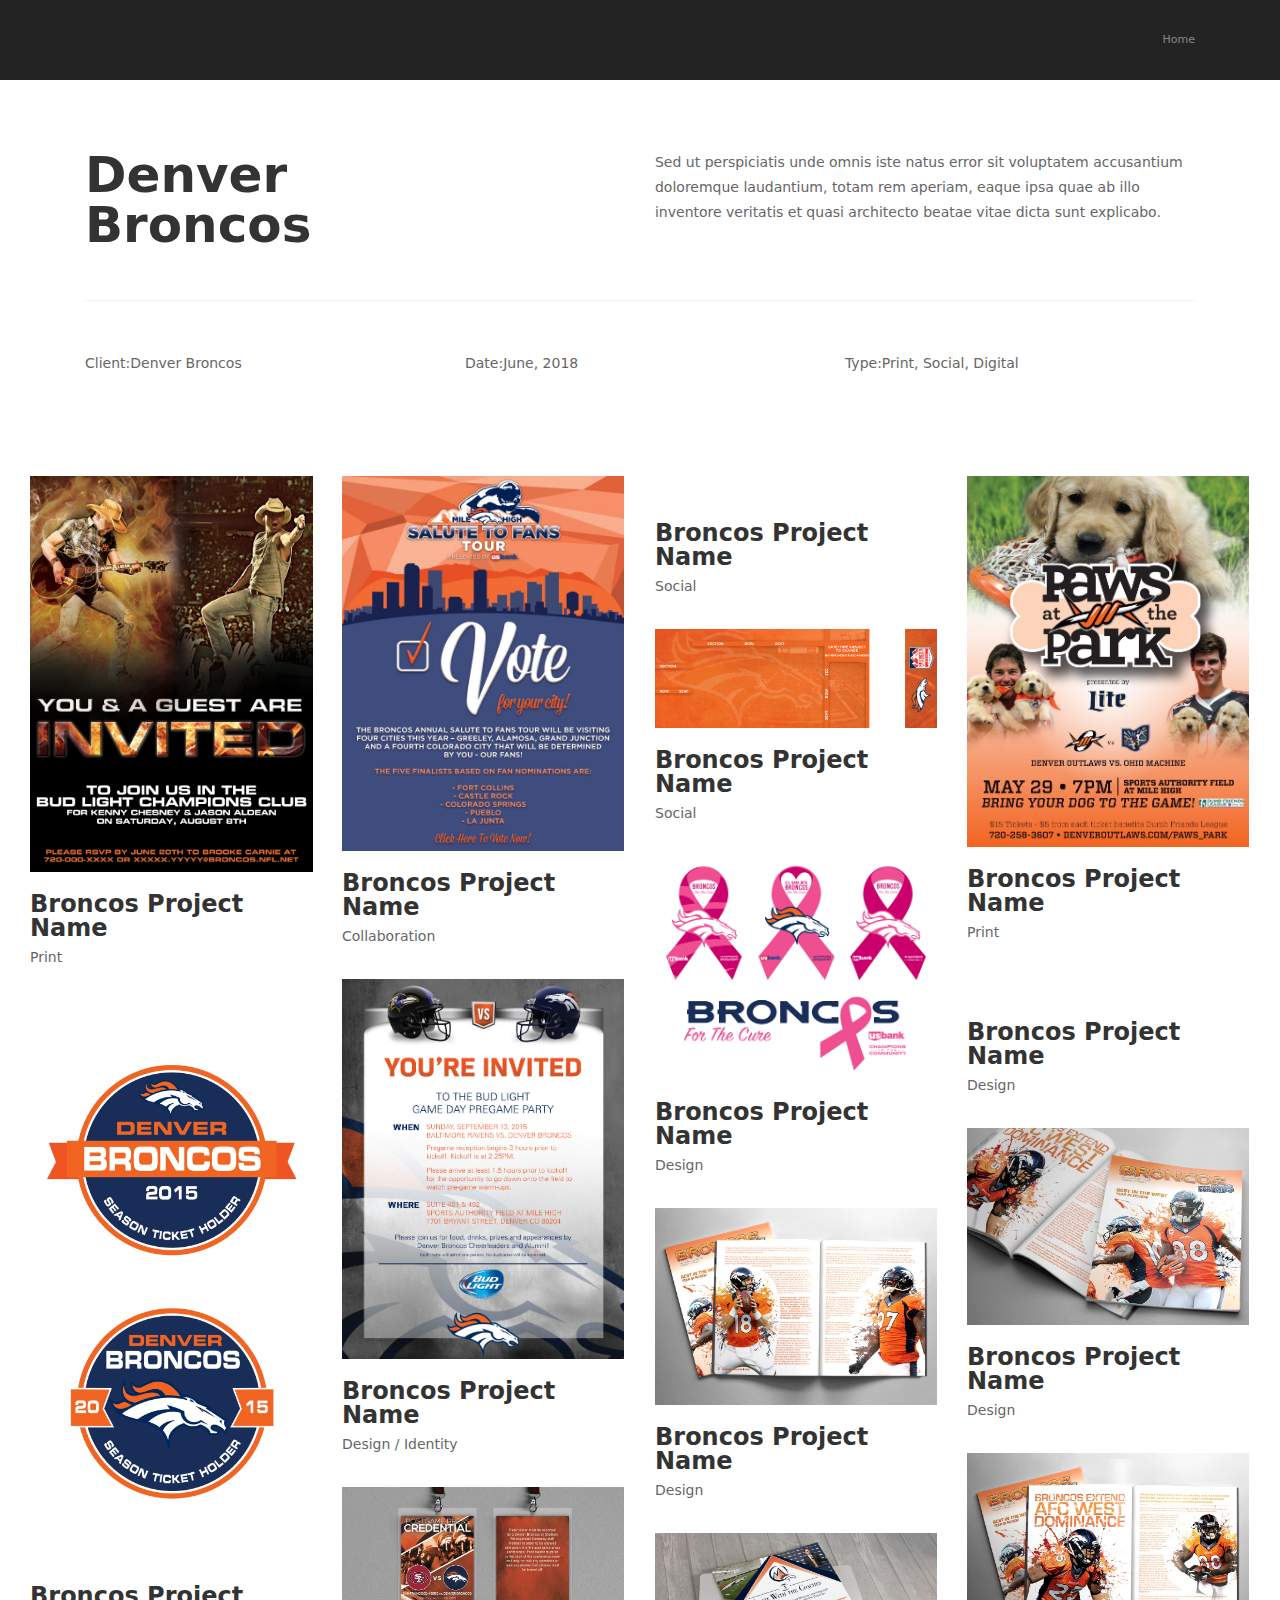
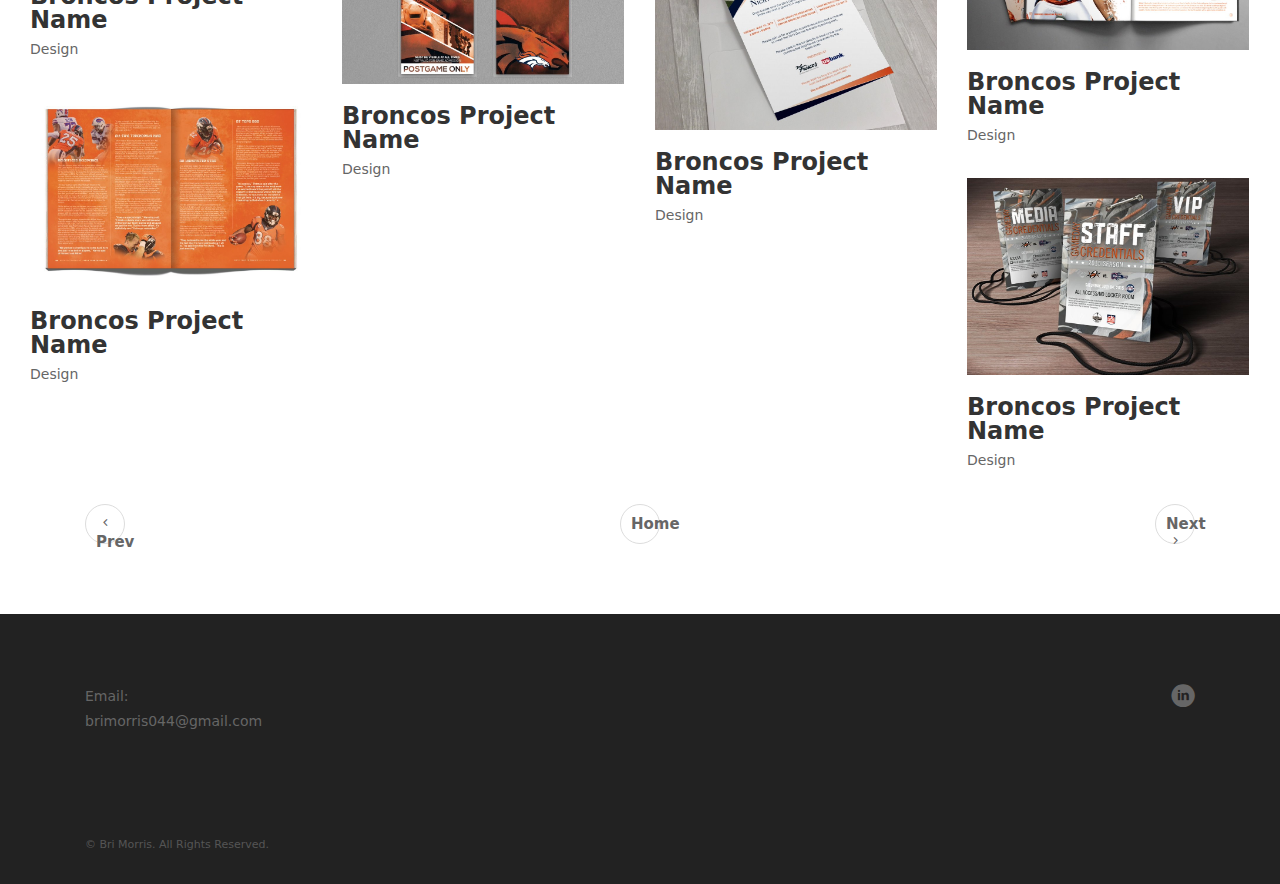
==== bri-broncos.html @ 91189b29 "initial commit" ====
<!DOCTYPE html>
<html lang="en">
<head>
	<meta charset="UTF-8" />
	<meta content="width=device-width,initial-scale=1.0,maximum-scale=1.0" name="viewport">
	<meta name="twitter:widgets:theme" content="light">
	<meta property="og:title" content="Your-Title-Here" />
	<meta property="og:type" content="website" />
	<meta property="og:image" content="Your-Image-Url" />
	<meta property="og:description" content="Your-Page-Description" />
	<title>Bri Morris - Broncos Projects</title>
	<link rel="shortcut icon" type="image/x-icon" href="images/theme-mountain-favicon.ico">

	<!-- Font -->
	<link href='https://fonts.googleapis.com/css?family=Open+Sans:300,400,700%7CLato:300,400,700' rel='stylesheet' type='text/css'>
	
	<!-- Css -->
	<link rel="stylesheet" href="css/core.min.css" />
	<link rel="stylesheet" href="css/skin.css" />

	<!--[if lt IE 9]>
    	<script type="text/javascript" src="http://html5shiv.googlecode.com/svn/trunk/html5.js"></script>
    <![endif]-->

</head>
<body class="shop">

	<!-- Side Navigation Menu -->
	<aside class="side-navigation-wrapper enter-right" data-no-scrollbar data-animation="push-in">
		<div class="side-navigation-scroll-pane">
			<div class="side-navigation-inner">
				<div class="side-navigation-header">
					<div class="navigation-hide side-nav-hide">
						<a href="#">
							<span class="icon-cancel medium"></span>
						</a>
					</div>
				</div>
				<nav class="side-navigation">
					<ul>
            <li>
              <a href="index.html">Home</a>
            </li>
					</ul>
				</nav>
				<div class="side-navigation-footer">
					<p class="copyright no-margin-bottom">&copy; 2020 Bri Morris</p>
				</div>
			</div>
		</div>
	</aside>
	<!-- Side Navigation Menu End -->

	<div class="wrapper reveal-side-navigation">
		<div class="wrapper-inner">

			<!-- Header -->
			<header class="header header-fixed-on-mobile" data-sticky-threshold="0" data-compact-threshold="100">
				<div class="header-inner">
					<div class="row nav-bar">
						<div class="column width-12 nav-bar-inner">
							<nav class="navigation nav-block secondary-navigation nav-right">
								<ul>
									<li class="aux-navigation hide">
										<!-- Aux Navigation -->
										<a href="#" class="navigation-show side-nav-show nav-icon">
											<span class="icon-menu"></span>
										</a>
									</li>
								</ul>
							</nav>
							<nav class="navigation nav-block primary-navigation nav-right">
								<ul>
									<li>
										<a href="index.html">Home</a>
									</li>
								</ul>
							</nav>
						</div>
					</div>
				</div>
			</header>
			<!-- Header End -->

			<!-- Content -->
			<div class="content clearfix">

				<!-- About Intro -->
				<div class="section-block pt-70">
					<div class="row">
						<div class="column width-5">
							<h1 class="mb-50 title-medium">Denver Broncos</h1>
						</div>
						<div class="column width-6 offset-1">
							<p class="mb-50">Sed ut perspiciatis unde omnis iste natus error sit voluptatem accusantium doloremque laudantium, totam rem aperiam, eaque ipsa quae ab illo inventore veritatis et quasi architecto beatae vitae dicta sunt explicabo.</p>
						</div>
						<div class="column width-12">
							<hr class="mb-50">
						</div>
						<div class="column width-4">
							<p class="project-attribute">
								<span class="project-label">Client:</span><span class="project-value">Denver Broncos</span>
							</p>
						</div>
						<div class="column width-4">
							<p class="project-attribute">
								<span class="project-label">Date:</span><span class="project-value">June, 2018</span>
							</p>
						</div>
						<div class="column width-4">
							<p class="project-attribute">
								<span class="project-label">Type:</span><span class="project-value">Print, Social, Digital</span>
							</p>
						</div>
					</div>
				</div>
				<!-- About Intro End -->

				<!-- Portfolio Grid -->
				<div class="section-block grid-container fade-in-progressively full-width no-padding-top no-padding-bottom" data-layout-mode="masonry" data-animate-filter-duration="700" data-animate-resize data-animate-resize-duration="0">
					<div class="row">
						<div class="column width-12">
							<div class="row grid content-grid-4">
								<div class="grid-item grid-sizer photography">
									<div class="thumbnail img-scale-in" data-hover-easing="easeInOut" data-hover-speed="700" data-hover-bkg-color="#ffffff" data-hover-bkg-opacity="0.9">
										<a class="overlay-link" href="images/Denver Broncos/Digital/KennyJasonConcertInvite.jpg">
											<img src="images/Denver Broncos/Digital/KennyJasonConcertInvite.jpg" alt=""/>
											<span class="overlay-info">
												<span>
													<span>
														<span class="icon-plus"></span>
													</span>
												</span>
											</span>
										</a>
									</div>
									<div class="item-description">
										<h3 class="project-title">Broncos Project Name</h3>
										<span class="project-description">Print</span>
									</div>
								</div>
								<div class="grid-item portrait application">
									<div class="thumbnail img-scale-in" data-hover-easing="easeInOut" data-hover-speed="700" data-hover-bkg-color="#ffffff" data-hover-bkg-opacity="0.9">
										<a class="overlay-link" href="images/Denver Broncos/Digital/VoteForYourCity_DigitalBanner.jpg">
											<img src="images/Denver Broncos/Digital/VoteForYourCity_DigitalBanner.jpg" alt=""/>
											<span class="overlay-info">
												<span>
													<span>
														<span class="icon-plus"></span>
													</span>
												</span>
											</span>
										</a>
									</div>
									<div class="item-description">
										<h3 class="project-title">Broncos Project Name</h3>
										<span class="project-description">Collaboration</span>
									</div>
								</div>
								<div class="grid-item design identity">
									<div class="thumbnail img-scale-in" data-hover-easing="easeInOut" data-hover-speed="700" data-hover-bkg-color="#ffffff" data-hover-bkg-opacity="0.9">
										<a class="overlay-link" href="images/Denver Broncos/Outlaws/MileHighBillboard_Outlaws">
											<img src="images/Denver Broncos/Outlaws/MileHighBillboard_Outlaws" alt=""/>
											<span class="overlay-info">
												<span>
													<span>
														<span class="icon-plus"></span>
													</span>
												</span>
											</span>
										</a>
									</div>
									<div class="item-description">
										<h3 class="project-title">Broncos Project Name</h3>
										<span class="project-description">Social</span>
									</div>
								</div>
								<div class="grid-item identity">
									<div class="thumbnail img-scale-in" data-hover-easing="easeInOut" data-hover-speed="700" data-hover-bkg-color="#ffffff" data-hover-bkg-opacity="0.9">
										<a class="overlay-link" href="images/Denver Broncos/Outlaws/PawsAtThePark.jpg">
											<img src="images/Denver Broncos/Outlaws/PawsAtThePark.jpg" alt=""/>
											<span class="overlay-info">
												<span>
													<span>
														<span class="icon-plus"></span>
													</span>
												</span>
											</span>
										</a>
									</div>
									<div class="item-description">
										<h3 class="project-title">Broncos Project Name</h3>
										<span class="project-description">Print</span>
									</div>
								</div>
								<div class="grid-item portrait application identity">
									<div class="thumbnail img-scale-in" data-hover-easing="easeInOut" data-hover-speed="700" data-hover-bkg-color="#ffffff" data-hover-bkg-opacity="0.9">
										<a class="overlay-link" href="images/Denver Broncos/Print/2015GameDayTickets.jpg">
											<img src="images/Denver Broncos/Print/2015GameDayTickets.jpg" alt=""/>
											<span class="overlay-info">
												<span>
													<span>
														<span class="icon-plus"></span>
													</span>
												</span>
											</span>
										</a>
									</div>
									<div class="item-description">
										<h3 class="project-title">Broncos Project Name</h3>
										<span class="project-description">Social</span>
									</div>
								</div>
								<div class="grid-item portrait design photography">
									<div class="thumbnail img-scale-in" data-hover-easing="easeInOut" data-hover-speed="700" data-hover-bkg-color="#ffffff" data-hover-bkg-opacity="0.9">
										<a class="overlay-link" href="images/Denver Broncos/Print/2015Magnets.jpg">
											<img src="images/Denver Broncos/Print/2015Magnets.jpg" alt=""/>
											<span class="overlay-info">
												<span>
													<span>
														<span class="icon-plus"></span>
													</span>
												</span>
											</span>
										</a>
									</div>
									<div class="item-description">
										<h3 class="project-title">Broncos Project Name</h3>
										<span class="project-description">Design</span>
									</div>
								</div>
								<div class="grid-item design">
									<div class="thumbnail img-scale-in" data-hover-easing="easeInOut" data-hover-speed="700" data-hover-bkg-color="#ffffff" data-hover-bkg-opacity="0.9">
										<a class="overlay-link" href="images/Denver Broncos/Print/BroncsJuniorCheer_SweetCow_Banner.jpg">
											<img src="images/Denver Broncos/Print/BroncsJuniorCheer_SweetCow_Banner.jpg" alt=""/>
											<span class="overlay-info">
												<span>
													<span>
														<span class="icon-plus"></span>
													</span>
												</span>
											</span>
										</a>
									</div>
									<div class="item-description">
										<h3 class="project-title">Broncos Project Name</h3>
										<span class="project-description">Design</span>
									</div>
								</div>
								<div class="grid-item design identity">
									<div class="thumbnail img-scale-in" data-hover-easing="easeInOut" data-hover-speed="700" data-hover-bkg-color="#ffffff" data-hover-bkg-opacity="0.9">
										<a class="overlay-link" href="images/Denver Broncos/Print/GameDaySponsor.jpg">
											<img src="images/Denver Broncos/Print/GameDaySponsor.jpg" alt=""/>
											<span class="overlay-info">
												<span>
													<span>
														<span class="icon-plus"></span>
													</span>
												</span>
											</span>
										</a>
									</div>
									<div class="item-description">
										<h3 class="project-title">Broncos Project Name</h3>
										<span class="project-description">Design / Identity</span>
									</div>
								</div>
								<div class="grid-item design identity">
									<div class="thumbnail img-scale-in" data-hover-easing="easeInOut" data-hover-speed="700" data-hover-bkg-color="#ffffff" data-hover-bkg-opacity="0.9">
										<a class="overlay-link" href="images/Denver Broncos/site/1920x3840.webp">
											<img src="images/Denver Broncos/site/1920x3840.webp" alt=""/>
											<span class="overlay-info">
												<span>
													<span>
														<span class="icon-plus"></span>
													</span>
												</span>
											</span>
										</a>
									</div>
									<div class="item-description">
										<h3 class="project-title">Broncos Project Name</h3>
										<span class="project-description">Design</span>
									</div>
                </div>
                <!-- ---------------------------------------------- -->
                <div class="grid-item design identity">
									<div class="thumbnail img-scale-in" data-hover-easing="easeInOut" data-hover-speed="700" data-hover-bkg-color="#ffffff" data-hover-bkg-opacity="0.9">
										<a class="overlay-link" href="images/Denver Broncos/site/28629761.jpeg">
											<img src="images/Denver Broncos/site/28629761.jpeg" alt=""/>
											<span class="overlay-info">
												<span>
													<span>
														<span class="icon-plus"></span>
													</span>
												</span>
											</span>
										</a>
									</div>
									<div class="item-description">
										<h3 class="project-title">Broncos Project Name</h3>
										<span class="project-description">Design</span>
									</div>
                </div>
                <div class="grid-item design identity">
									<div class="thumbnail img-scale-in" data-hover-easing="easeInOut" data-hover-speed="700" data-hover-bkg-color="#ffffff" data-hover-bkg-opacity="0.9">
										<a class="overlay-link" href="images/Denver Broncos/site/28629763.jpeg">
											<img src="images/Denver Broncos/site/28629763.jpeg" alt=""/>
											<span class="overlay-info">
												<span>
													<span>
														<span class="icon-plus"></span>
													</span>
												</span>
											</span>
										</a>
									</div>
									<div class="item-description">
										<h3 class="project-title">Broncos Project Name</h3>
										<span class="project-description">Design</span>
									</div>
                </div>
                <div class="grid-item design identity">
									<div class="thumbnail img-scale-in" data-hover-easing="easeInOut" data-hover-speed="700" data-hover-bkg-color="#ffffff" data-hover-bkg-opacity="0.9">
										<a class="overlay-link" href="images/Denver Broncos/site/28629765.jpeg">
											<img src="images/Denver Broncos/site/28629765.jpeg" alt=""/>
											<span class="overlay-info">
												<span>
													<span>
														<span class="icon-plus"></span>
													</span>
												</span>
											</span>
										</a>
									</div>
									<div class="item-description">
										<h3 class="project-title">Broncos Project Name</h3>
										<span class="project-description">Design</span>
									</div>
                </div>
                <div class="grid-item design identity">
									<div class="thumbnail img-scale-in" data-hover-easing="easeInOut" data-hover-speed="700" data-hover-bkg-color="#ffffff" data-hover-bkg-opacity="0.9">
										<a class="overlay-link" href="images/Denver Broncos/site/28630280.jpeg">
											<img src="images/Denver Broncos/site/28630280.jpeg" alt=""/>
											<span class="overlay-info">
												<span>
													<span>
														<span class="icon-plus"></span>
													</span>
												</span>
											</span>
										</a>
									</div>
									<div class="item-description">
										<h3 class="project-title">Broncos Project Name</h3>
										<span class="project-description">Design</span>
									</div>
                </div>
                <div class="grid-item design identity">
									<div class="thumbnail img-scale-in" data-hover-easing="easeInOut" data-hover-speed="700" data-hover-bkg-color="#ffffff" data-hover-bkg-opacity="0.9">
										<a class="overlay-link" href="images/Denver Broncos/site/28630425.jpeg">
											<img src="images/Denver Broncos/site/28630425.jpeg" alt=""/>
											<span class="overlay-info">
												<span>
													<span>
														<span class="icon-plus"></span>
													</span>
												</span>
											</span>
										</a>
									</div>
									<div class="item-description">
										<h3 class="project-title">Broncos Project Name</h3>
										<span class="project-description">Design</span>
									</div>
                </div>
                <div class="grid-item design identity">
									<div class="thumbnail img-scale-in" data-hover-easing="easeInOut" data-hover-speed="700" data-hover-bkg-color="#ffffff" data-hover-bkg-opacity="0.9">
										<a class="overlay-link" href="images/Denver Broncos/site/28630714.jpeg">
											<img src="images/Denver Broncos/site/28630715.jpeg" alt=""/>
											<span class="overlay-info">
												<span>
													<span>
														<span class="icon-plus"></span>
													</span>
												</span>
											</span>
										</a>
									</div>
									<div class="item-description">
										<h3 class="project-title">Broncos Project Name</h3>
										<span class="project-description">Design</span>
									</div>
                </div>
                <div class="grid-item design identity">
									<div class="thumbnail img-scale-in" data-hover-easing="easeInOut" data-hover-speed="700" data-hover-bkg-color="#ffffff" data-hover-bkg-opacity="0.9">
										<a class="overlay-link" href="images/Denver Broncos/site/28645544.jpeg">
											<img src="images/Denver Broncos/site/28645544.jpeg" alt=""/>
											<span class="overlay-info">
												<span>
													<span>
														<span class="icon-plus"></span>
													</span>
												</span>
											</span>
										</a>
									</div>
									<div class="item-description">
										<h3 class="project-title">Broncos Project Name</h3>
										<span class="project-description">Design</span>
									</div>
								</div>
							</div>
						</div>
					</div>
				</div>
				<!-- Portfolio Grid End -->


				<!-- Pagination Section 3 -->
				<div class="section-block pagination-3 portfolio no-padding-top">
					<div class="row">
						<div class="column width-12">
							<ul>
								<li><a class="pagination-previous" href="bri-crocs.html"><span class="icon-left-open-mini"></span>Prev</a></li>
								<li><a class="back-to-grid fade-location" href="index.html">Home</a></li>
								<li><a class="pagination-next" href="bri-kroenke.html">Next <span class="icon-right-open-mini"></span></a></li>
							</ul>
						</div>
					</div>
				</div>
				<!-- Pagination Section 3 End -->
				
			</div>
			<!-- Content End -->

			<!-- Footer -->
			<footer class="footer">
				<div class="footer-top">
					<div class="row flex">
						<div class="column width-6 left">
							<div class="widget">
								<p class="no-margin-bottom">
                  Email:
								</p>
								<p>
									<a href="mailto:#brimorris044@gmail.com">brimorris044@gmail.com</a>
								</p>
							</div>
						</div>
						<div class="column width-6 right left-on-mobile">
							<div class="widget">					
								<ul class="social-list list-horizontal">
									<li><a href="https://www.linkedin.com/in/bri-morris-b7a1a6a1/"><span class="icon-linkedin-with-circle medium"></span></a></li>
								</ul>
							</div>
						</div>
					</div>
				</div>
				<div class="footer-bottom">
					<div class="row">
						<div class="column width-12">
							<p class="copyright pull-left">
								&copy; Bri Morris. All Rights Reserved.
							</p>
						</div>
					</div>
				</div>
			</footer>
			<!-- Footer End -->
		</div>
	</div>

	<!-- Js -->
	<script src="https://ajax.googleapis.com/ajax/libs/jquery/1.12.4/jquery.min.js"></script>
	<script src="http://maps.googleapis.com/maps/api/js?v=3"></script>
	<script src="js/timber.master.min.js"></script>
</body>
</html>
---- css/core.min.css ----
.page-fade-out,.side-navigation-wrapper,.thumbnail .overlay-info,.wrapper{-webkit-backface-visibility:hidden}.wrapper-inner,body,html{max-width:100%}.column>:first-child,.row{margin-top:0}.row.flex.boxes>.v-align-top,.row.flex>.v-align-top,.row.flex>.v-align-top>.box,.thumbnail .caption-over-inner.v-align-top{align-self:flex-start}.overlay-navigation ul li a,.side-navigation ul li a{-webkit-tap-highlight-color:transparent;text-decoration:none;word-wrap:break-word}#tml-caption,.tms-caption{-webkit-text-size-adjust:none;-moz-text-size-adjust:none;-ms-text-size-adjust:none}html{font-size:62.5%}body{padding:0;margin:0;background:#fff;color:#666;font-family:-apple-system,system-ui,BlinkMacSystemFont,"Segoe UI",Roboto,"Helvetica Neue",Arial,sans-serif;font-weight:400;font-style:normal;font-size:1.4rem;line-height:1.8;overflow-x:hidden!important;overflow-y:scroll;-webkit-text-size-adjust:none;-webkit-font-smoothing:antialiased;-moz-osx-font-smoothing:grayscale}.clear,.wrapper,.wrapper-inner{overflow:hidden}a,button,input,select,textarea{touch-action:manipulation}.button,button,input,select{line-height:1.4}.page-fade-reset{opacity:1;-webkit-transition-duration:0s;transition-duration:0s}.page-fade-out{opacity:0;-webkit-transition-property:opacity;transition-property:opacity;-webkit-transition-duration:.5s;transition-duration:.5s}.scroll-to-top{opacity:0;visibility:hidden;-webkit-transition-property:all;transition-property:all;-webkit-transition-duration:.5s;transition-duration:.5s}.scroll-to-top.active{opacity:1;visibility:visible}.scroll-to-top.fixed{width:4rem;height:4rem;line-height:4rem;border-radius:50%;background-color:#333;content:"\e63e";text-align:center;position:fixed;right:3rem;bottom:3rem;top:auto;z-index:999}.row,.wrapper{width:100%;margin-right:auto;margin-left:auto}.column[class*=push-],.column[class*=pull-],.nav-bar-inner,.navigation ul li{position:relative}.scroll-to-top.fixed a{color:#fff}.wrapper-inner{margin-right:auto;margin-left:auto}.row,body.boxed .wrapper-inner{max-width:114rem}.row{margin-bottom:0}.ie-browser .row{max-width:1140px}.row.full-width{max-width:100%}.row .row{width:auto;margin-right:-1.5rem;margin-left:-1.5rem}.column,[class*=content-grid] .grid-item{width:100%;padding-left:1.5rem;padding-right:1.5rem;float:left}.row.collapse>.column{padding-left:0;padding-right:0}.row.full-width.collapse .row{margin:auto}.row.flex.v-align-middle{height:100%;display:flex;align-items:center;flex-wrap:nowrap}.row.flex.v-align-middle>.column>div{width:initial}.row.flex.v-align-top{align-items:flex-start}.row.flex.v-align-bottom{align-items:flex-end}.ie-browser:not(.webkit) .row.flex.v-align-middle{height:100%;display:table;align-items:center;flex-wrap:nowrap}.ie-browser:not(.webkit) .row.flex.v-align-middle>.column{display:table-cell;vertical-align:middle;float:none}.ie-browser:not(.webkit) .row.flex.v-align-top{vertical-align:top}.ie-browser:not(.webkit) .row.flex.v-align-bottom{vertical-align:bottom}.row.flex{height:auto;display:flex;flex-wrap:wrap;align-items:initial}.footer .row.flex>.column,.row.flex>.column>div{flex-direction:column}.row.flex.boxes>.column,.row.flex.boxes>.v-align-middle,.row.flex>.v-align-middle,.row.flex>.v-align-middle>.box{height:auto;display:inherit}.row.flex.boxes>.v-align-bottom,.row.flex>.v-align-bottom,.row.flex>.v-align-bottom>.box{align-self:flex-end}.row.flex>.column>.box>div{margin-top:auto;margin-bottom:auto}.row.flex>.v-align-top>.box>div{margin-top:0;margin-bottom:auto}.row.flex>.v-align-bottom>.box>div{margin-top:auto;margin-bottom:0}.row.flex .row.flex{flex-direction:row}@media only screen and (min-width:768px){.row.flex .v-align-middle>:not(.box),.row.flex.boxes .v-align-middle>div>:not(.box){width:100%;margin-top:auto;margin-bottom:auto}.ie-browser:not(.webkit) .flex>.column{align-items:center}}.row.flex:after,.row.flex:before{content:"";display:none}.row.small{padding:3rem 0}.row.medium{padding:5rem 0}.row.large{padding:7rem 0}.row.xlarge{padding:9rem 0}.width-1{width:8.33333%}.width-2{width:16.66667%}.width-3{width:25%}.width-4{width:33.33333%}.width-5{width:41.66667%}.width-6{width:50%}.width-7{width:58.33333%}.width-8{width:66.66667%}.width-9{width:75%}.width-10{width:83.33333%}.width-11{width:91.66667%}.width-12{width:100%}.push-1{left:8.33333%}.push-2{left:16.66667%}.push-3{left:25%}.push-4{left:33.33333%}.push-5{left:41.66667%}.push-6{left:50%}.push-7{left:58.33333%}.push-8{left:66.66667%}.push-9{left:75%}.push-10{left:83.33333%}.push-11{left:91.66667%}.pull-1{right:8.33333%}.pull-2{right:16.66667%}.pull-3{right:25%}.pull-4{right:33.33333%}.pull-5{right:41.66667%}.pull-6{right:50%}.pull-7{right:58.33333%}.pull-8{right:66.66667%}.pull-9{right:75%}.pull-10{right:83.33333%}.pull-11{right:91.66667%}.offset-1{margin-left:8.33333%}.offset-2{margin-left:16.66667%}.offset-3{margin-left:25%}.offset-4{margin-left:33.33333%}.offset-5{margin-left:41.66667%}.offset-6{margin-left:50%}.offset-7{margin-left:58.33333%}.offset-8{margin-left:66.66667%}.offset-9{margin-left:75%}.offset-10{margin-left:83.33333%}.offset-11{margin-left:91.66667%}.alpha{padding-left:0}.omega{padding-right:0}.clear{width:0;height:0;display:block;clear:both;visibility:hidden}.clearfix:after,.clearfix:before,.row:after,.row:before{height:0;content:".";display:block;overflow:hidden}.clearfix:after,.row:after{clear:both}.left{text-align:left}.right{text-align:right}.center,.navigation.nav-center>ul{text-align:center}.text-break{overflow-wrap:break-word;word-wrap:break-word;-ms-word-break:break-all;word-break:break-word;-webkit-hyphens:auto;-ms-hyphens:auto;-moz-hyphens:auto;hyphens:auto}.text-truncate{overflow:hidden;text-overflow:ellipsis;white-space:nowrap}pre,pre code{white-space:pre}.pull-left{float:left!important}.pull-right{float:right!important}.flex{width:100%;display:flex;align-items:center}.v-align-top{align-self:flex-start!important;vertical-align:top!important}.v-align-bottom{align-self:flex-end!important;vertical-align:bottom!important}.hide{display:none!important;visibility:hidden!important}.show{display:block!important;visibility:visible!important}.mobile .hide-on-mobile,.mobile .hide-on-mobile *{display:none!important;visibility:visible!important}.inline-block,[class*=border-].inline-block,[class*=bkg-].inline-block{width:auto!important;display:inline-block!important}.no-margins{margin:0!important}.no-margin-top{margin-top:0!important}.no-margin-right{margin-right:0!important}.no-margin-bottom{margin-bottom:0!important}.no-margin-left{margin-left:0!important}.no-padding{padding:0!important}.no-padding-top{padding-top:0!important}.no-padding-right{padding-right:0!important}.no-padding-bottom{padding-bottom:0!important}.no-padding-left{padding-left:0!important}.overflow-visible{overflow:visible!important}.no-scroll{overflow:hidden!important}.clear-height{height:auto!important}.full-width{width:100%!important}.prototype{font-size:1.1rem;line-height:3.5rem}.row.prototype .column:nth-child(odd){background:#f9f9f9}.row.prototype .column:nth-child(even){background:#eee}.nav-bar{width:100%;min-height:5rem}.nav-bar .logo{height:5rem;line-height:5rem;float:left;margin-right:3rem}.nav-bar .logo img{margin-top:-4px}.nav-bar .logo-right{margin-left:3rem;margin-right:0;float:right}.nav-bar .logo.logo-center{margin:0 auto;float:none}.navigation.nav-left{float:left!important}.navigation.nav-left>ul>li:first-child>a{padding-left:0;margin-left:0}.navigation.nav-right{float:right!important;margin-left:2.5rem}.navigation.nav-right>ul>li:last-child>a{padding-right:0;margin-right:0}.navigation.nav-center{float:none!important;display:block}.navigation.nav-left{margin-right:2.5rem}.navigation:last-child{margin:0}.navigation .dropdown .button{width:auto}.navigation .button [class*=icon-]{margin-right:0}.navigation .dropdown-list,.navigation ul{padding:0;margin:0;list-style:none}.navigation ul li{margin:0;float:left}.navigation ul li.contains-mega-sub-menu{position:inherit}.navigation.nav-center>ul>li{margin-left:-.4rem;float:none;display:inline-block!important;vertical-align:top}.navigation>ul>li>a{padding:0 1.5rem;background-color:rgba(0,0,0,0);line-height:5rem}.navigation .dropdown-list:not(.custom-content) li a,.navigation ul li>a:not(.button){font-size:1.1rem;color:#878787;text-decoration:none;display:block;word-wrap:break-word}.navigation .dropdown-list li>a:not(.button):hover,.navigation ul li>a:not(.button):hover{background:0 0;color:#fff}.navigation ul li:hover>.sub-menu{visibility:visible;opacity:1}.navigation .dropdown-list,.navigation .mega-sub-menu,.navigation .sub-menu{box-shadow:0 .2rem .2rem rgba(0,0,0,.3);opacity:0;visibility:hidden;z-index:101;line-height:1.8;position:absolute}.navigation ul li.current>a,.navigation ul li.current>a:hover{color:#fff}.navigation .dropdown-list,.navigation .sub-menu{width:18rem;text-align:left;background:#222;background:rgba(34,34,34,1);border:none;border-radius:0}.navigation .dropdown-list li,.navigation .sub-menu li{background:0 0;border-bottom:1px solid #303030;float:none}.navigation .dropdown-list.custom-content,.navigation .sub-menu.custom-content{width:auto;min-width:25rem}.navigation .dropdown-list.custom-content,.navigation .sub-menu.custom-content .custom-content-inner{padding:2rem}.navigation .sub-menu.custom-content ul{padding:0 2rem 2rem}.navigation .sub-menu.custom-content ul:first-child{padding-top:2rem}.navigation .sub-menu.custom-content ul[class*=bkg-]{padding:2rem}.navigation .custom-content li:last-child :last-child{margin-bottom:0}.navigation>ul>li.sub-menu-left .sub-menu{left:0}.navigation .dropdown.pull-right .dropdown-list,.navigation>ul>li.sub-menu-right .sub-menu,.navigation>ul>li:last-child>.sub-menu{right:0}.navigation .sub-menu ul{top:0;left:18rem}.navigation>ul>li.sub-menu-right .sub-menu ul,.navigation>ul>li:last-child>.sub-menu ul{right:18rem;left:auto}.navigation .dropdown-list:not(.custom-content) li a,.navigation .sub-menu:not(.custom-content) li a{padding:1.2rem 1.5rem;color:#666}.navigation .dropdown-list:not(.custom-content) li:last-child,.navigation .sub-menu:not(.custom-content) li:last-child{border-bottom:none}.navigation .mega-sub-menu{height:auto;padding:2rem 0 0;margin-left:0;margin-right:0;background:#222;background:rgba(34,34,34,1);overflow:hidden;display:flex;flex-wrap:wrap;left:1.5rem;right:1.5rem}.mega-sub-menu.row:after,.mega-sub-menu.row:before{display:none;content:""}.navigation .mega-sub-menu>li{margin-bottom:2rem;padding:0 2rem;text-align:left;float:left;border-right:1px solid #303030}.navigation .mega-sub-menu>li:not(.column){width:33.33333%}.navigation .mega-sub-menu>li>a:not(.button){background:0 0;font-weight:700;font-size:1.2rem;line-height:1.8;text-transform:uppercase}.navigation .mega-sub-menu>li:hover>a:not(.button){background:0 0}.navigation .mega-sub-menu>li:last-child{border-right:none}.navigation .mega-sub-menu ul li p{font-size:1.2rem;margin-bottom:0}.navigation .mega-sub-menu ul li p,.navigation .mega-sub-menu>li>a:not(.button){padding:0 1.5rem .7rem}.navigation .mega-sub-menu ul li .title{padding:0 1.5rem}.navigation .mega-sub-menu li.content-column ul li,.navigation .mega-sub-menu ul li>a:not(.button){padding:.6rem 1.5rem}.navigation .mega-sub-menu ul li.current>a:not(.button){color:#fff}.navigation .mega-sub-menu ul li:hover>a:not(.button){background:#333}.navigation .mega-sub-menu li ul>li{float:none}.navigation .mega-sub-menu li.content-column ul li>a:not(.button){padding:0}.navigation ul li:hover>.mega-sub-menu{visibility:visible;opacity:1}.navigation .sub-menu li.contains-sub-menu>a:after,.navigation.sub-menu-indicator>ul>li.contains-mega-sub-menu>a:after,.navigation.sub-menu-indicator>ul>li.contains-sub-menu>a:after{font-family:icomoon;font-size:inherit;font-style:normal;font-weight:400;font-variant:normal;text-transform:none;line-height:inherit;display:inline-block;position:absolute}.navigation.sub-menu-indicator>ul>li.contains-mega-sub-menu,.navigation.sub-menu-indicator>ul>li.contains-sub-menu{padding-right:1.2rem}.navigation.sub-menu-indicator>ul>li.contains-mega-sub-menu>a:after,.navigation.sub-menu-indicator>ul>li.contains-sub-menu>a:after{margin-left:.5rem;content:"\e63e"}.navigation .sub-menu li.contains-sub-menu>a{padding-right:2.2rem}.navigation .sub-menu li.contains-sub-menu>a:after{right:.8rem;content:"\e640"}.navigation .mega-sub-menu,.navigation .sub-menu{-webkit-transition-property:-webkit-transform,opacity,visibility,border-color;transition-property:transform,opacity,visibility,border-color;-webkit-transition-duration:.4s;transition-duration:.4s}.navigation ul li a{-webkit-transition-property:background,border-color,color,line-height;transition-property:background,border-color,color,line-height;-webkit-transition-duration:.5s;transition-duration:.5s}.aux-navigation{display:none}.navigation-hide,.navigation-show{width:4.4rem;height:4.4rem;text-align:center;float:right}.navigation-hide a,.navigation-show a{height:4.4rem;text-align:center;display:block}.navigation-hide span,.navigation-show span{width:100%;line-height:4.4rem}.navigation-show a{color:#666}.navigation-show a:hover{color:#fff}.navigation-hide{position:relative;z-index:10}.navigation-hide a{color:#666}.navigation-hide a:hover{color:#fff}.mobile .logo.logo-center{float:left}.mobile header .navigation:not(.secondary-navigation),.mobile header .primary-nav-column{display:none!important}.mobile header .logo-column,.mobile header .secondary-nav-column{width:auto}.mobile header .logo-column{float:left}.mobile header .secondary-nav-column{float:right}.mobile .aux-navigation{display:table!important;visibility:visible!important}.reveal-side-navigation>div:after{position:absolute;top:0;right:0;width:0;height:0;background:rgba(0,0,0,0);content:'';opacity:0;z-index:110;-webkit-transition:opacity .3s,width 0s,height 0s;transition:opacity .3s,width 0s,height 0s}.inactive.reveal-side-navigation>div:after{width:100%;height:100%;opacity:1;-webkit-transition:opacity .3s;transition:opacity .3s}.element-reveal-left{-webkit-transform:translate3d(35rem,0,0);transform:translate3d(35rem,0,0)}.element-reveal-right{-webkit-transform:translate3d(-35rem,0,0);transform:translate3d(-35rem,0,0)}.side-navigation-inner,.side-navigation-wrapper{width:35rem}.side-navigation-wrapper{height:100%;padding:0;background:#292929;box-shadow:inset -7px 0 9px -7px rgba(0,0,0,.6);overflow-y:scroll;visibility:hidden;position:fixed;left:0;right:auto;-webkit-transform:translate3d(-100%,0,0);transform:translate3d(-100%,0,0)}.side-navigation-wrapper.active{visibility:visible}.side-navigation-wrapper.enter-right{text-align:left;box-shadow:inset 7px 0 9px -7px rgba(0,0,0,.6);right:0;left:auto;-webkit-transform:translate3d(100%,0,0);transform:translate3d(100%,0,0)}.side-navigation-wrapper.no-scrollbar{overflow:hidden}.no-scrollbar .side-navigation-scroll-pane{height:100%;overflow-x:hidden;overflow-y:scroll;position:absolute;left:0}.no-scrollbar .side-navigation-scroll-pane::-webkit-scrollbar{display:none}.side-navigation-inner{min-height:100%;position:relative}.side-navigation-wrapper.no-transition-reset{-webkit-transform:translate3d(0,0,0);transform:translate3d(0,0,0)}.side-navigation-wrapper.slide-in-reset{z-index:104}.element-reveal-left.slide-in,.element-reveal-right.slide-in,.side-navigation-wrapper.slide-in{-webkit-transform:translate3d(0,0,0);transform:translate3d(0,0,0)}.side-navigation-wrapper.push-in-reset{-webkit-transform:translate3d(-60%,0,0);transform:translate3d(-60%,0,0)}.side-navigation-wrapper.enter-right.push-in-reset{-webkit-transform:translate3d(60%,0,0);transform:translate3d(60%,0,0)}.side-navigation-wrapper.enter-right.push-in,.side-navigation-wrapper.enter-right.reveal-reset,.side-navigation-wrapper.push-in,.side-navigation-wrapper.reveal-reset{-webkit-transform:translate3d(0,0,0);transform:translate3d(0,0,0)}.side-navigation-wrapper.enter-right.scale-in-reset,.side-navigation-wrapper.scale-in-reset{-webkit-transform:translate3d(0,0,0) scale(.9);transform:translate3d(0,0,0) scale(.9)}.side-navigation-wrapper.enter-right.scale-in,.side-navigation-wrapper.scale-in{-webkit-transform:translate3d(0,0,0) scale(1);transform:translate3d(0,0,0) scale(1)}.reveal-side-navigation,.side-navigation-wrapper{-webkit-transition:-webkit-transform 550ms,visibility 0s;transition:transform 550ms,visibility 0s}.side-navigation-wrapper.hide{visibility:hidden;left:-35rem}.side-navigation-wrapper.enter-right.hide{right:-35rem}.element-show-left{left:35rem}.element-show-right{left:-35rem}.element-show-left,.element-show-right{position:relative!important}.side-navigation{width:100%}.side-navigation:after,.side-navigation:before{content:".";display:block;height:0;overflow:hidden;clear:both}.side-navigation ul{padding:0;margin:0;list-style:none}.side-navigation ul li{width:100%;display:block;margin-bottom:0}.side-navigation>ul>li>a{padding:1.3rem 4rem}.side-navigation ul li a{font-size:1.2rem;line-height:1;color:#999;display:block;-webkit-transition-property:background,color;transition-property:background,color;-webkit-transition-duration:.3s;transition-duration:.3s}.side-navigation ul li a:hover,.side-navigation ul li.current>a:hover{color:#fff}.side-navigation ul li.current>a{color:#fff;font-weight:700}.side-navigation .sub-menu:not(.custom-content) a{padding:1.1rem 4rem 1.1rem 5.5rem}.side-navigation.center .sub-menu:not(.custom-content) a{padding:1.1rem 4rem}.side-navigation .sub-menu:not(.custom-content) a{padding-left:7rem}.side-navigation:not(.center) .sub-menu .sub-menu{padding-left:1.5rem}.side-navigation ul li:hover>.sub-menu{opacity:1}.side-navigation .sub-menu{overflow:hidden;height:0;-webkit-transition-property:height;transition-property:height;-webkit-transition-duration:.3s;transition-duration:.3s}.overlay-navigation-inner,.overlay-navigation-wrapper{width:100vw}.overlay-navigation-wrapper{width:100vw;height:100%;min-height:100%;background-color:rgba(0,0,0,.8);overflow-y:scroll;visibility:hidden;position:fixed;top:-100%;z-index:101;-webkit-transition:-webkit-transform 550ms,opacity 550ms;transition:transform 550ms,opacity 550ms}.overlay-navigation-wrapper.active{visibility:visible;top:0!important}.overlay-navigation-wrapper.no-scrollbar{overflow:hidden}.overlay-navigation-scroll-pane{height:100%}.no-scrollbar .overlay-navigation-scroll-pane{overflow-x:hidden;overflow-y:scroll;position:absolute;left:0}.no-scrollbar .overlay-navigation-scroll-pane::-webkit-scrollbar{display:none}.overlay-navigation-inner{width:100%;height:100%;display:flex;align-items:center;position:relative}.overlay-navigation-wrapper.no-transition-reset{-webkit-transform:translate3d(0,0,0);transform:translate3d(0,0,0)}.overlay-navigation-wrapper.fade-in-reset{opacity:0}.overlay-navigation-wrapper.fade-in{opacity:1}.overlay-navigation-wrapper.slide-in-reset{-webkit-transform:translate3d(-100%,0,0);transform:translate3d(-100%,0,0);opacity:0}.overlay-navigation-wrapper.enter-top.slide-in-reset{-webkit-transform:translate3d(0,-100%,0);transform:translate3d(0,-100%,0);opacity:0}.overlay-navigation-wrapper.enter-right.slide-in-reset{-webkit-transform:translate3d(100%,0,0);transform:translate3d(100%,0,0);opacity:0}.overlay-navigation-wrapper.enter-bottom.slide-in-reset{-webkit-transform:translate3d(0,100%,0);transform:translate3d(0,100%,0);top:100%;opacity:0}.overlay-navigation-wrapper.enter-bottom.slide-in,.overlay-navigation-wrapper.enter-right.slide-in,.overlay-navigation-wrapper.enter-top.slide-in,.overlay-navigation-wrapper.slide-in{-webkit-transform:translate3d(0,0,0);transform:translate3d(0,0,0);opacity:1}.overlay-navigation-wrapper.scale-in-reset{-webkit-transform:translate3d(0,0,0) scale(.8);transform:translate3d(0,0,0) scale(.8);opacity:0}.overlay-navigation-wrapper.scale-in{-webkit-transform:translate3d(0,0,0) scale(1);transform:translate3d(0,0,0) scale(1);opacity:1}.overlay-navigation{max-width:30rem;margin-left:auto;margin-right:auto}.thumbnail video,.video-container,img,pre{max-width:100%}.overlay-navigation:after,.overlay-navigation:before{content:".";display:block;height:0;overflow:hidden;clear:both}.overlay-navigation ul{padding:0;margin:0;list-style:none}.overlay-navigation ul li{width:100%;display:block;margin-bottom:0}.overlay-navigation>ul>li>a{padding:.6rem 0}.overlay-navigation ul li a{font-size:1.2rem;line-height:1.5;color:#878787;display:block;-webkit-transition-property:background,color;transition-property:background,color;-webkit-transition-duration:.3s;transition-duration:.3s}.overlay-navigation ul li a:hover,.overlay-navigation ul li.current>a:hover{color:#fff}.overlay-navigation ul li.current>a{color:#fff;font-weight:700}.overlay-navigation .sub-menu:not(.custom-content) a{padding:1.1rem 4rem 1.1rem 5.5rem}.overlay-navigation.center .sub-menu:not(.custom-content) a{padding:1.1rem 4rem}.overlay-navigation .sub-menu a{color:#666}.overlay-navigation .sub-menu .sub-menu a{padding-left:7rem}.overlay-navigation ul li:hover>.sub-menu{opacity:1}.overlay-navigation .sub-menu{overflow:hidden;height:0;-webkit-transition-property:height,border-color;transition-property:height,border-color;-webkit-transition-duration:.3s;transition-duration:.3s}img{height:auto;display:inline-block;vertical-align:middle;border:none;border-radius:inherit;outline:0}.thumbnail.pull-left,img.pull-left{margin:0 1.5rem 1rem 0}.thumbnail.pull-right,img.pull-right{margin:0 0 1.5rem 1rem}.thumbnail .background-image{width:100%;height:100%;display:block;background-position:center center;-webkit-background-size:cover;background-size:cover;background-repeat:no-repeat}.thumbnail{position:relative;overflow:hidden;display:inline-block;vertical-align:bottom}.thumbnail.rounded,img.rounded{border-radius:.3rem}.thumbnail.circle,img.circle{border-radius:50%}.thumbnail>a,.thumbnail>span{border-radius:inherit;float:left}.thumbnail video{height:auto;position:relative;z-index:1}.thumbnail video+img{position:absolute;top:0;z-index:0}.thumbnail:hover{transform:none!important;transition:none!important}.thumbnail.background-image-container{width:100%;min-height:30rem}.caption-below{width:100%;padding:1rem 1.5rem;font-size:1.2rem;font-style:italic;border:1px solid #eee;float:left}.thumbnail .caption-over-outer{width:100%;height:100%;padding:3rem;display:flex;align-items:center;position:absolute;bottom:0;z-index:2}.thumbnail .caption-over-inner{width:100%;height:auto}.thumbnail .caption-over-inner.v-align-bottom{align-self:flex-end}.thumbnail .caption-over-inner *{flex:none}.thumbnail .caption-over-inner :first-child{margin-top:0}.thumbnail .caption-over-inner :last-child{margin-bottom:0}.ie-browser:not(.webkit) .thumbnail .caption-over-outer{width:100%;height:100%;padding:2rem;display:table;opacity:0;position:absolute;bottom:0;z-index:2}.ie-browser:not(.webkit) .thumbnail .caption-over-inner{width:100%;height:100%;display:table-cell;vertical-align:middle}.thumbnail>a,.thumbnail>span{width:100%;height:100%;display:block;outline:0;border:none;overflow:hidden;position:relative;top:0;left:0}.overlay-info{width:100%;height:100%;padding:0;margin:0;color:#fff;border:none;border-radius:inherit;background:#000;background:rgba(0,0,0,.5);text-align:center;opacity:0;position:absolute;top:0;left:0;z-index:1}a.overlay-info:hover{color:#fff}.overlay-info>div,.overlay-info>span{width:100%;height:100%;padding:3rem;font-size:1.2rem;font-style:normal;display:flex;align-items:center}.overlay-info>div>div,.overlay-info>span>span{width:100%;height:auto}.ie-browser:not(.webkit) .overlay-info>div,.ie-browser:not(.webkit) .overlay-info>span{width:100%;height:100%;padding:1.5rem;font-size:1.2rem;font-style:normal;display:table}.ie-browser:not(.webkit) .overlay-info>div>div,.ie-browser:not(.webkit) .overlay-info>span>span{display:table-cell;text-align:center;vertical-align:middle}.fill-background{background-repeat:no-repeat;background-position:center center;-webkit-background-size:cover;background-size:cover}.overlay-info.left>span>span{text-align:left}.overlay-info.right>span>span{text-align:right}.overlay-info.v-align-top>div>div,.overlay-info.v-align-top>span>span,.thumbnail .caption-over-inner.v-align-top{align-self:flex-start;vertical-align:top}.overlay-info.v-align-bottom>div>div,.overlay-info.v-align-bottom>span>span,.thumbnail .caption-over-inner.v-align-bottom{align-self:flex-end;vertical-align:bottom}.thumbnail .overlay-info{width:100.1%;opacity:0;-webkit-transform:translateZ(0);transform:translateZ(0)}.overlay-fade-img-scale-in .overlay-info,.overlay-fade-img-scale-out .overlay-info,.overlay-fade-out .overlay-info,.thumbnail:hover .overlay-info{opacity:1}.thumbnail:hover .background-image,.thumbnail:hover .overlay-info,.thumbnail:hover img{-webkit-transform:translate3d(0,0,0) rotate3d(1,1,1,0deg) scale3d(1,1,1);transform:translate3d(0,0,0) rotate3d(1,1,1,0deg) scale3d(1,1,1)}.overlay-fade-img-scale-in:hover .overlay-info,.overlay-fade-img-scale-out:hover .overlay-info,.overlay-fade-out:hover .overlay-info{opacity:0}.overlay-slide-in-top .overlay-info{opacity:0;-webkit-transform:translate3d(0,-100%,0);transform:translate3d(0,-100%,0)}.overlay-slide-in-right .overlay-info{opacity:0;-webkit-transform:translate3d(100%,0,0);transform:translate3d(100%,0,0)}.overlay-slide-in-bottom .overlay-info{opacity:0;-webkit-transform:translate3d(0,100%,0);transform:translate3d(0,100%,0)}.overlay-slide-in-left .overlay-info{opacity:0;-webkit-transform:translate3d(-100%,0,0);transform:translate3d(-100%,0,0)}.overlay-scale-in .overlay-info{opacity:0;-webkit-transform:scale3d(.1,.1,1);transform:scale3d(.1,.1,1)}.overlay-rotate-in .overlay-info{opacity:0;-webkit-transform:rotate3d(.1,.1,1,-180deg);transform:rotate3d(.1,.1,1,-180deg)}.overlay-img-slide-right .overlay-info{opacity:1;-webkit-transform:translate3d(-100%,0,0);transform:translate3d(-100%,0,0)}.overlay-img-slide-right:hover .background-image,.overlay-img-slide-right:hover img{-webkit-transform:translate3d(100%,0,0);transform:translate3d(100%,0,0)}.overlay-img-slide-left .overlay-info{opacity:1;-webkit-transform:translate3d(100%,0,0);transform:translate3d(100%,0,0)}.overlay-img-slide-left:hover .background-image,.overlay-img-slide-left:hover img{-webkit-transform:translate3d(-100%,0,0);transform:translate3d(-100%,0,0)}.overlay-img-slide-down .overlay-info{opacity:1;-webkit-transform:translate3d(0,-100%,0);transform:translate3d(0,-100%,0)}.overlay-img-slide-down:hover .background-image,.overlay-img-slide-down:hover img{-webkit-transform:translate3d(0,100%,0);transform:translate3d(0,100%,0)}.overlay-img-slide-up .overlay-info{opacity:1;-webkit-transform:translate3d(0,100%,0);transform:translate3d(0,100%,0)}.overlay-img-slide-up:hover .background-image,.overlay-img-slide-up:hover img{-webkit-transform:translate3d(0,-100%,0);transform:translate3d(0,-100%,0)}.img-scale-in:hover .background-image,.img-scale-in:hover img,.img-scale-out .background-image,.img-scale-out img,.overlay-fade-img-scale-in:hover .background-image,.overlay-fade-img-scale-in:hover img,.overlay-fade-img-scale-out .background-image,.overlay-fade-img-scale-out img,.overlay-img-scale-in:hover .background-image,.overlay-img-scale-in:hover img{opacity:1;-webkit-transform:scale3d(1.2,1.2,1);transform:scale3d(1.2,1.2,1)}.overlay-img-scale-in .overlay-info{-webkit-transform:scale3d(.4,.4,1);transform:scale3d(.4,.4,1)}.thumbnail.shadow{-webkit-box-shadow:0 .4rem 2.4rem 0 rgba(0,0,0,.15);-moz-box-shadow:0 .4rem 2.4rem 0 rgba(0,0,0,.15);box-shadow:0 .4rem 2.4rem 0 rgba(0,0,0,.15)}[class*=content-grid] .grid-item{margin:0 0 3rem;float:left}[class*=content-grid] .thumbnail{max-width:100%;float:none}.content-grid-1 .grid-item{width:100%}.content-grid-2 .grid-item{width:50%}.content-grid-3 .grid-item{width:33.33333%}.content-grid-4 .grid-item{width:25%}.content-grid-5 .grid-item{width:20%}.content-grid-6 .grid-item{width:16.66667%}.row [class*=content-grid-].no-margins,[class*=content-grid-].no-margins{margin-right:0!important;margin-left:0!important}[class*=content-grid-].no-margins .grid-item{padding:0!important;margin:0!important}.text-column{margin-bottom:3rem}.text-column>:last-child{margin-bottom:0}.feature-column-group .feature-column{padding:7rem;margin-bottom:0}.feature-column{margin-bottom:3rem}.feature-column>:last-child{margin-bottom:0}.feature-icon{font-size:3rem;margin-bottom:2rem;display:inline-block;position:relative}.feature-column.left .feature-icon{float:left}.feature-text.left{padding-left:5rem}.feature-column.right .feature-text{padding-right:5rem;padding-left:0}.feature-text :first-child{margin-top:0}.feature-column.small .feature-icon{font-size:2rem}.feature-column.left.small .feature-text{padding-left:4rem}.feature-column.left.small .icon-boxed,.feature-column.left.small .icon-circled{width:5.8rem;height:5.8rem;line-height:5.8rem}.feature-column.left.small .icon-boxed+.feature-text,.feature-column.left.small .icon-circled+.feature-text{padding-left:9rem}.feature-column.right.small .feature-text{padding-right:4rem;padding-left:0}.feature-column.right.small .icon-boxed+.feature-text,.feature-column.right.small .icon-circled+.feature-text{padding-right:9rem;padding-left:0}.feature-colum.mediumn .feature-icon{font-size:3rem}.feature-column.left.medium .feature-text{padding-left:5rem}.feature-column.medium .icon-boxed,.feature-column.medium .icon-circled{width:6.6rem;height:6.6rem;line-height:6.6rem}.feature-column.left .icon-boxed+.feature-text,.feature-column.left .icon-circled+.feature-text,.feature-column.left.medium .icon-boxed+.feature-text,.feature-column.left.medium .icon-circled+.feature-text{padding-left:9.8rem}.feature-column.right .icon-boxed+.feature-text,.feature-column.right .icon-circled+.feature-text,.feature-column.right.medium .icon-boxed+.feature-text,.feature-column.right.medium .icon-circled+.feature-text{padding-right:9.8rem;padding-left:0}.feature-column.large .feature-icon{font-size:4rem}.feature-column.left.large .feature-text{padding-left:6rem}.feature-column.large .icon-boxed,.feature-column.large .icon-circled{width:7.4rem;height:7.4rem;line-height:7.4rem}.feature-column.left.large .icon-boxed+.feature-text,.feature-column.left.large .icon-circled+.feature-text{padding-left:10.6rem}.feature-column.right.large .feature-text{padding-right:6rem;padding-left:0}.feature-column.right.large .icon-boxed+.feature-text,.feature-column.right.large .icon-circled+.feature-text{padding-right:10.6rem;padding-left:0}.feature-column.xlarge .feature-icon{font-size:5rem}.feature-column.left.xlarge .feature-text{padding-left:7rem}.feature-column.xlarge .icon-boxed,.feature-column.xlarge .icon-circled{width:8rem;height:8rem;line-height:7.8rem}.feature-column.left.xlarge .icon-boxed+.feature-text,.feature-column.left.xlarge .icon-circled+.feature-text{padding-left:12.2rem}.feature-column.right.xlarge .feature-text{padding-right:7rem;padding-left:0}.feature-column.right.xlarge .icon-boxed+.feature-text,.feature-column.right.xlarge .icon-circled+.feature-text{padding-right:12.2rem;padding-left:0}.feature-column.right .feature-icon{float:right;margin-left:auto;margin-right:auto}.feature-column.center .feature-icon{display:inline-block;float:none;margin-left:auto;margin-right:auto}.feature-column.center .feature-icon+.feature-text{padding-left:0;padding-right:0}@media only screen and (max-width:768px){.feature-column.center-on-mobile .feature-icon{display:inline-block;float:none;margin-left:auto;margin-right:auto}.feature-column.center-on-mobile .feature-icon+.feature-text{padding-left:0;padding-right:0}}input,textarea{width:100%;padding:1.3rem 2.5rem;margin:0 0 1.5rem}.checkbox-label~.checkbox-label,.radio-label~.radio-label,label.pull-right{margin-left:1rem}input,select,textarea{-webkit-appearance:none;-moz-appearance:none;appearance:none;-webkit-border-radius:0}input[type=submit]{width:auto}input:focus,select:focus,textarea:focus{outline:0}.disabled,input:disabled,select:disabled,textarea:disabled{opacity:.6;cursor:default!important}.disabled *{cursor:default!important}.checkbox:disabled,.radio:disabled{opacity:0;cursor:default}.form-element,textarea{background:#f9f9f9;font-size:1.3rem;color:#666;border:1px solid #eee;border-radius:0}.form-element:focus,.input-indication .form-element:focus+.inherit-style,.input-indication.reverse .form-element:focus+.inherit-style,textarea:focus{background:#fff;color:#333;border:1px solid #ccc;box-shadow:0 0 .2rem 0 rgba(0,0,0,.2);outline:0}textarea{min-width:10rem;min-height:20rem}.textarea-no-resize{resize:none}label{margin-bottom:.8rem;color:#666;font-size:1.2rem;display:block}label.pull-left,label.pull-right{margin-bottom:0;padding:1.4rem 0;line-height:normal;float:left}label.pull-left{margin-right:1rem}label.emphasized{color:#666;font-size:1.2rem;font-weight:700}select{width:100%;background:0 0;border:0;border-radius:0;color:inherit;font-size:inherit}.form-select{width:100%;padding:0!important;position:relative}.form-select select{width:100%;padding:1.3rem 2.5rem}.form-select:after{font-family:icomoon;font-size:1.5rem;content:"\e63e";pointer-events:none;position:absolute;top:1rem;right:2rem}input[type=checkbox]{-webkit-appearance:checkbox;-moz-appearance:checkbox;appearance:checkbox}.checkbox,.radio{opacity:0;position:absolute}.checkbox,.checkbox-label,.radio,.radio-label{margin-bottom:2rem;display:inline-block;vertical-align:middle;cursor:pointer}.checkbox:disabled+.checkbox-label,.checkbox:disabled+.checkbox-label:before,.radio:disabled+.radio-label,.radio:disabled+.radio-label:before{opacity:.6}.checkbox-label,.radio-label{color:#666;position:relative}.checkbox+.checkbox-label:before,.radio+.radio-label:before{width:2rem;height:2rem;line-height:2rem;margin-right:1rem;display:inline-block;vertical-align:middle;background:#f9f9f9;border:1px solid #eee;content:'';font-family:icomoon;text-align:center}.checkbox:checked+.checkbox-label,.radio:checked+.radio-label{opacity:1}.checkbox:checked+.checkbox-label:before{content:'\e63a';background:#fff;color:#666}.radio:checked+.radio-label:before{background:#666;box-shadow:inset 0 0 0 4px #fff}.checkbox:focus+.checkbox-label,.radio:focus+.radio-label{outline:0}.input-indication,.input-indication .form-element,.input-indication .input-icon{margin:0;display:flex}.button,.button-content>span,button{display:inline-block}.input-indication{margin:0 0 1.5rem}.input-indication .input-icon{padding-right:1.5rem!important;padding-left:1.5rem!important;align-items:center}.input-indication.reverse .form-element+.inherit-style,.input-indication:not(.reverse) .form-element:first-child{border-right:none!important}.input-indication.reverse .form-element:first-child,.input-indication:not(.reverse) .form-element+.inherit-style{border-left:none!important}.input-indication.reverse .form-element select,.input-indication.reverse .form-element:first-child{padding-left:0}.input-indication:not(.reverse) .form-element select,.input-indication:not(.reverse) .form-element:first-child{padding-right:0}.checkbox.rounded+.checkbox-label:before,.form-element.rounded,textarea.rounded{border-radius:.3rem}.radio+.radio-label:before{border-radius:50%}.form-element.pill{border-radius:10.5rem}@media only screen and (min-width:768px){.merged-form-elements .column+.column:not(:last-child),.merged-form-elements .column:first-child{padding-right:0}.merged-form-elements .column+.column .button,.merged-form-elements .column+.column .form-element{border-top-left-radius:0;border-bottom-left-radius:0}.merged-form-elements .field-wrapper{overflow:visible}.merged-form-elements .column+.column,.merged-form-elements .column:last-child{padding-left:0}.merged-form-elements .column:not(:last-child) .form-element{border-top-right-radius:0;border-bottom-right-radius:0}.merged-form-elements .column+.column .form-element:not(:focus){border-left-color:transparent}.merged-form-elements .column+.column .button{width:100%}.merged-form-elements .column .form-element:focus{position:relative;z-index:1}}.input-indication.reverse>:last-child,.input-indication:not(.reverse)>:first-child{border-top-right-radius:0;border-bottom-right-radius:0}.input-indication.reverse>:first-child,.input-indication:not(.reverse)>:last-child{border-top-left-radius:0;border-bottom-left-radius:0}.input-indication.reverse{flex-direction:row-reverse}.form-element.small{padding:1rem 1.5rem;font-size:1.1rem}.form-element.small select{padding:1rem 3.5rem 1rem 1.5rem;font-size:1.1rem}.form-select.small:after{top:.5rem;right:1rem}.checkbox.small+.checkbox-label:before,.radio.small+.radio-label:before{width:1.6rem;height:1.6rem;line-height:1.6rem}.checkbox.small+.checkbox-label,.radio.small+.radio-label{font-size:1.1rem}.form-element.medium{padding:1.3rem 2.5rem}.form-element.medium select{padding:1.3rem 4.5rem 1.3rem 2.5rem}.form-element.large{padding:1.6rem 3rem;font-size:1.4rem}.form-element.large select{padding:1.6rem 5rem 1.6rem 3rem;font-size:1.4rem}.form-select.large:after{top:1.4rem;right:2.5rem}.checkbox.large+.checkbox-label:before,.radio.large+.radio-label:before{width:2.4rem;height:2.4rem;line-height:2.4rem}.checkbox.large+.checkbox-label,.radio.large+.radio-label{font-size:1.4rem}.form-element.xlarge{padding:1.9rem 3.5rem;font-size:1.5rem}.form-element.xlarge select{padding:1.9rem 5.5rem 1.9rem 3.5rem;font-size:1.5rem}.form-select.xlarge:after{top:1.7rem;right:3rem}.checkbox.xlarge+.checkbox-label:before,.radio.xlarge+.radio-label:before{width:2.7rem;height:2.7rem;line-height:2.7rem}.checkbox.xlarge+.checkbox-label,.radio.xlarge+.radio-label{font-size:1.5rem}div[contenteditable=true]{background:#f9f9f9;color:#666;border:1px solid #eee;padding:1.3rem 2.5rem}div[contenteditable=true]:focus{background:#fff;color:#333;border:1px solid #ccc;box-shadow:0 0 .2rem 0 rgba(0,0,0,.2);outline:0}div[contenteditable=true].small{padding:1rem 1.5rem;font-size:1rem}div[contenteditable=true].medium{padding:1.3rem 2.5rem}div[contenteditable=true].large{padding:1.6rem 3rem;font-size:1.4rem}div[contenteditable=true].xlarge{padding:1.9rem 3.5rem;font-size:1.5rem}.button-group{margin-bottom:3rem}.button,button{padding:1.3rem 2.5rem;margin:0 1rem 1rem 0;font-family:inherit;font-size:1.3rem;color:#666;background-color:#eee;border:1px solid #eee;font-weight:400;vertical-align:middle;cursor:pointer;-webkit-appearance:none;-moz-appearance:none;appearance:none}.left-on-mobile .button,.left-on-mobile button{margin-right:1rem;margin-left:0}.center .button,.center button,.center-on-mobile .button,.center-on-mobile button{margin-right:.5rem;margin-left:.5rem}.right .button+.button,.right button+button,.right-on-mobile .button+.button,.right-on-mobile button+button{margin-right:0;margin-left:1rem}form .button,form button{margin-right:0!important;margin-left:0!important}.button:focus,button:focus{outline:0}.button:hover,button:hover{text-decoration:none;color:#666;background-color:#d0d0d0;border-color:#d0d0d0}.button.small,button.small{padding:1rem 1.5rem;font-size:1.1rem!important}.button.medium,button.medium{padding:1.3rem 2.5rem;font-size:1.3rem!important}.button.large,button.large{padding:1.6rem 3rem;font-size:1.4rem!important}.button.xlarge,button.xlarge{padding:1.9rem 3.5rem;font-size:1.5rem!important}.button [class*=icon-],button [class*=icon-]{line-height:inherit}.button [class*=icon-].left,button [class*=icon-].left{margin-right:.5rem}.button [class*=icon-].right,button [class*=icon-].right{margin-left:.5rem}.button-content small{display:block}input[type=submit]::-moz-focus-inner{border:0!important}.button.rounded,button.rounded{border-radius:.3rem}.button.pill,button.pill{border-radius:10.5rem}.button.shadow,button.shadow{-webkit-box-shadow:0 .4rem .8rem 0 rgba(0,0,0,.3);-moz-box-shadow:0 .4rem .8rem 0 rgba(0,0,0,.3);box-shadow:0 .4rem .8rem 0 rgba(0,0,0,.3)}.dropdown-list,.list-up .dropdown-list{box-shadow:0 0 .2rem rgba(0,0,0,.3)}.button.hard-shadow,button.hard-shadow{border-bottom:3px solid rgba(0,0,0,.15)}.button.disabled,.button.disabled:hover,button.disabled,button.disabled:hover{background-color:#f9f9f9;border-color:#eee}.button.disabled,button.disabled{cursor:default;color:#ccc}.button-nav{padding:0;margin:0;list-style:none}.button-nav li{margin:0 1px 0 0;float:left}.button-nav li .button.pill,.button-nav li .button.rounded,.button-nav li button.pill,.button-nav li button.rounded{border-radius:0}.button-nav li:first-child .button.rounded,.button-nav li:first-child button.rounded,.button-nav.rounded li:first-child .button,.button-nav.rounded li:first-child button{border-radius:.3rem 0 0 .3rem}.button-nav li:last-child .button.rounded .button-nav li:last-child button.rounded,.button-nav.rounded li:last-child .button,.button-nav.rounded li:last-child button{border-radius:0 .3rem .3rem 0}.button-nav li:first-child .button.pill,.button-nav li:first-child button.pill,.button-nav.pill li:first-child .button,.button-nav.pill li:first-child button{border-radius:10.5rem 0 0 10.5rem}.button-nav li:last-child .button.pill,.button-nav li:last-child button.pill,.button-nav.pill li:last-child .button,.button-nav.pill li:last-child button{border-radius:0 10.5rem 10.5rem 0}.button-nav.center li{margin-left:-.3rem;display:inline-block;float:none}.dropdown{position:relative;margin-bottom:1rem}.dropdown .button,.dropdown button{margin:0;text-align:left}.dropdown.disabled .button{cursor:default}.dropdown.disabled .button,.dropdown.disabled .button:hover,.dropdown.disabled button,.dropdown.disabled button:hover{border-color:#ddd!important;background:#fff!important;color:#ddd!important}.dropdown-list{width:16rem;margin:.3rem 0 0;text-align:left;background:#fff;border:1px solid #ddd;border-radius:.3rem;opacity:0;visibility:hidden;list-style:none;position:absolute;z-index:101;-webkit-transition-property:-webkit-transform,opacity,visibility;transition-property:transform,opacity,visibility;-webkit-transition-duration:.4s;transition-duration:.4s}.right .dropdown-list{right:0}.dropdown-list:not(.custom-content) li a{padding:.6rem 2.5rem;display:block;font-size:1.2rem;color:#666;font-weight:400;cursor:pointer}.list-horizontal li,.list-inline li{display:inline-block}.dropdown-list li a:hover{background:#f4f4f4;color:#333;text-decoration:none}.dropdown-list li.current a{background:#f4f4f4;color:#666}.dropdown-list.active{opacity:1;visibility:visible}.dropdown-list .list-header{padding:.6rem 2.5rem;font-size:1.1rem;font-weight:700;background:#ddd}.dropdown.small .button,.dropdown.small button{padding:1rem 1.5rem}.dropdown.small .dropdown-list li a{padding:.4rem 1.5rem}.dropdown.small .dropdown-list{width:14rem}.dropdown.medium .button,.dropdown.medium button{padding:1.3rem 2.5rem}.dropdown.medium .dropdown-list li a{padding:.6rem 2.5rem}.dropdown.medium .dropdown-list{width:16rem}.dropdown.large .button,.dropdown.large button{padding:1.6rem 3rem}.dropdown.large .dropdown-list li a{padding:.9rem 3rem}.dropdown.large .dropdown-list{width:18rem}.dropdown.xlarge .button,.dropdown.xlarge button{padding:1.9rem 3.5rem}.dropdown.xlarge .dropdown-list li a{padding:1.2rem 3.5rem}.dropdown.xlarge .dropdown-list{width:20rem}.dropdown.rounded .button,.dropdown.rounded button{border-radius:.3rem}ol,ul{margin:0 0 3rem 2rem;padding:0;font-size:1.4rem}dl{margin:0 0 3rem}dt{font-weight:700}dd{padding-left:3rem;margin:0 0 1rem}ul{list-style:disc}ol{list-style:decimal}ol ol,ol ul,ul ol,ul ul{margin:.4rem 0 .4rem 3rem}.list-inline,.list-unstyled{margin-left:0;list-style:none}.list-inline.right li{margin-left:1rem}.list-inline.center li{margin-left:.5rem;margin-right:.5rem}.list-inline.left li,ol li>[class*=icon-]:first-child,ul li>[class*=icon-]:first-child{margin-right:1rem}.list-group-dotted,.list-group.dashed,.list-group.solid{border:none}.list-group{margin-left:0;list-style:none}.list-group li{padding:1rem 0;border-bottom:1px solid #eee}.list-group li li{border-top:1px solid #eee}.list-group>li:first-child{padding-top:0}.list-group li li:last-child{padding-bottom:0}.list-group li:last-child{border-bottom:none;border-width:0}.list-group ol,.list-group ul{margin:0}.list-group.boxed li{padding:1rem 2rem}.list-group.boxed li li:last-child{padding:1rem 2rem;border-top:1px solid}.list-group li ul{padding-top:1rem}.list-group[class*=border-] li,.list-group[class*=border-] li li,.list-group[class*=border-] li ul{border-color:inherit!important}.list-group li :last-child{margin-bottom:0}.list-group.small li li{padding-left:1.5rem;margin-top:0}.list-group.small li{padding:.7rem 0}.list-group.small ol,.list-groups.small ul{margin-top:.7rem!important}.list-group.boxed.small li,.list-groups.boxed.small li{padding:.7rem 1.5rem}.list-group.medium li{padding:1rem 0}.list-group.medium ol,.list-groups.medium ul{margin-top:1rem!important}.list-group.boxed.medium li{padding:1rem 2rem}.list-group.large li{padding:1.3rem 0}.list-group.large ol,.list-groups.large ul{margin-top:1.3rem!important}.list-group.boxed.large li{padding:1.3rem 2.5rem}.list-group.xlarge li{padding:1.6rem 0}.list-group.xlarge ol,.list-groups.xlarge ul{margin-top:1.6rem!important}.list-group.boxed.xlarge li{padding:1.6rem 3rem}.list-group.dotted li{border-bottom-style:dotted}.list-group.dotted li li{border-top-style:dotted}.list-group.dashed li{border-bottom-style:dashed}.list-group.dashed li li{border-top-style:dashed}.list-group.thick li{border-bottom-width:.2rem}.list-group.thick li li{border-top-width:.2rem}.list-group:not(.boxed) li:last-child{border-bottom:none;padding-bottom:0!important}.list-group li li:last-child{border-top:none}.list-group.boxed li{border:1px solid;border-bottom:none}.list-group.boxed li:last-child{border-bottom:1px solid}.list-group.boxed.dotted li{border-style:dotted;border-bottom:none}.list-group.boxed.dotted li:last-child{border-bottom:1px dotted}.list-group.boxed.dotted li li:last-child{border-top-style:dotted}.list-group.boxed.dashed li{border-style:dashed;border-bottom:none}.list-group.boxed.dashed li:last-child{border-bottom:1px dashed}.list-group.boxed.dashed li li:last-child{border-top-style:dashed}.list-group.boxed.thick li,.list-group.boxed.thick li:last-child{border-width:.2rem}.list-group.rounded li:first-child{border-radius:.3rem .3rem 0 0}.list-group.rounded li:last-child{border-radius:0 0 .3rem .3rem}.list-group.boxed[class*=border-],.list-group.boxed[class*=border-].dashed,.list-group.boxed[class*=border-].dotted,.list-group.boxed[class*=border-].thick,.list-group.boxed[class*=border-]:hover,.list-group[class*=border-],.list-group[class*=border-].dashed,.list-group[class*=border-].dotted,.list-group[class*=border-].thick,.list-group[class*=border-]:hover{border-width:0}.list-horizontal li{list-style:none}.menu-box{overflow:visible;margin-bottom:3rem}.menu-list,.menu-list li{margin:0 0 3rem;list-style:none}.menu-list h4,.menu-list li:last-child,.menu-list p{margin-bottom:0}.menu-list.boxed{padding:2rem}.menu-list li{position:relative}.menu-list h4+p{margin-top:1.3rem}.menu-list .menu-content{padding-right:10rem}.menu-list .menu-description,.menu-list .menu-price,.menu-list .menu-title{background-color:#fff}.menu-list .menu-content,.menu-list .menu-description,.menu-list .menu-price,.menu-list .menu-title,.menu-list h4{position:relative;z-index:1}.menu-list .menu-price{font-weight:700;position:absolute;right:0;bottom:0}.accordion>ul>li>a,.tabs .tab-nav>li a,.tabs .tab-nav>li.disabled a:hover{font-weight:400;line-height:1.4;vertical-align:middle;color:#666;text-decoration:none}.menu-title .menu-price{position:relative;right:auto;left:auto;bottom:auto}.menu-list .menu-line{height:1px;margin:0;border:0;display:block;position:absolute;bottom:8px;left:0;right:0;z-index:0;background-image:linear-gradient(to right,#ccc 100%,rgba(0,0,0,0) 0);background-position:bottom;background-size:6px 2px;background-repeat:repeat-x}.menu-list .callout.rounded,.menu-list.rounded,.menu-list.rounded .callout{border-radius:.3rem}.menu-list.center .menu-price,.timeline .timeline-description,.timeline .timeline-title{position:relative}.menu-list.menu-items-inline .menu-content,.menu-list.menu-items-inline h4{display:inline}.menu-list .callout{padding:2rem;background-color:#f4f4f4}.menu-list .callout *{background-color:inherit}.menu-list .special-item{font-size:1.3rem;font-style:italic;text-transform:none}.menu-list h4 .menu-line{bottom:4px}.menu-list .menu-content .menu-line{bottom:8px}.menu-box.small,.menu-list.boxed.small{padding:1.5rem 1.5rem 0}.menu-box.small .menu-list,.menu-list.boxed.small li:last-child{margin-bottom:1.5rem}.menu-box.medium,.menu-list.boxed.medium{padding:2rem 2rem 0}.menu-box.medium .menu-list,.menu-list.boxed.medium li:last-child{margin-bottom:2rem}.menu-box.large,.menu-list.boxed.large{padding:2.5rem 2.5rem 0}.menu-box.large .menu-list,.menu-list.boxed.large li:last-child{margin-bottom:2.5rem}.menu-box.xlarge,.menu-list.boxed.xlarge{padding:3rem 3rem 0}.menu-box.xlarge .menu-list,.menu-list.boxed.xlarge li:last-child{margin-bottom:3rem}.menu-list.center .menu-line{display:none}.menu-list.center .menu-content{padding:0}.menu-list.center .menu-description{display:block}.menu-list.right .menu-content{padding-left:10rem;padding-right:0}.menu-list.right .menu-price{left:0;right:auto}.menu-list.boxed{border-style:solid;border-width:1px}.menu-list.boxed.dashed{border-style:dashed}.menu-list.boxed.dotted{border-style:dotted}.dotted .menu-line{height:2px;background-image:radial-gradient(circle closest-side,#ccc 99%,rgba(0,0,0,0) 0)}.dashed .menu-line{height:1px;background-image:linear-gradient(to right,#ccc 50%,rgba(0,0,0,0) 0)}.timeline{margin:0 0 3rem;list-style:none}.timeline li:last-child,.timeline li:last-child .timeline-description :last-child{margin-bottom:0}.timeline li{padding:0;margin:0}.timeline.vertical-indication .timeline-title{padding-right:5rem;z-index:1}.timeline.vertical-indication .timeline-description{padding-left:5rem}.timeline.vertical-indication .timeline-title:after{width:1.1rem;height:1.1rem;border-radius:50%;content:"";border:2px solid #333;background-color:#fff;position:absolute;left:100%;top:0;z-index:100}.timeline.vertical-indication .timeline-description:before{width:.1rem;content:"";background-color:#eee;position:absolute;left:.5rem;top:0;bottom:0}.accordion:after,.tab-nav:after,.tab-panes>div.active,.tabs.vertical:after{content:"."}.timeline.vertical-indication.thick .timeline-description:before{width:.3rem;left:.4rem}.timeline.vertical-indication li:last-child .timeline-description:before{display:none}.tabs{margin:0 0 3rem;padding:0}.tab-nav{margin:0;padding:0;font-size:0;list-style:none}.tab-nav:after{height:0;display:block;overflow:hidden;clear:both}.tabs .tab-nav>li{margin:0 1px 0 0;display:inline-block}.tabs.vertical:after{display:block;overflow:hidden;clear:both}.tabs.vertical .tab-nav>li{margin:0 0 1px;display:block;float:none}.tabs.vertical .tab-nav{width:25%;float:left}.tabs .tab-nav>li:last-child{margin-right:0}.tabs.right .tab-nav>li{margin:0 0 0 1px}.tabs.right.vertical .tab-nav>li{margin:0 0 1px;float:none}.tabs.right.vertical .tab-nav{width:25%;float:right}.tabs .tab-nav>li.active a,.tabs .tab-nav>li.active a:hover{background:#fff;border-top:1px solid #eee;border-right:1px solid #eee;border-bottom:1px solid transparent;border-left:1px solid #eee;cursor:default}.tabs.vertical .tab-nav>li.active a,.tabs.vertical .tab-nav>li.active a:hover{background:#fff;border-top:1px solid #eee;border-right:1px solid transparent;border-bottom:1px solid #eee;border-left:1px solid #eee;cursor:default;position:relative}.tabs.right.vertical .tab-nav>li.active a,.tabs.right.vertical .tab-nav>li.active a:hover{background:#fff;border-top:1px solid #eee;border-right:1px solid #eee;border-bottom:1px solid #eee;border-left:1px solid transparent}.tabs .tab-nav>li a,.tabs .tab-nav>li.disabled a:hover{padding:1.3rem 2.5rem;margin:0;font-size:1.3rem;display:inline-block;background-color:#eee;border:1px solid #eee;cursor:pointer}.tabs.vertical .tab-nav>li a{display:block}.tabs .tab-nav>li a:hover{text-decoration:none;color:#666;background:#d0d0d0;border-color:#d0d0d0}.tab-panes{margin-top:-1px;padding:2.5rem;background:#fff;border:1px solid #eee}.tabs.vertical .tab-panes{width:75%;margin-top:0;margin-left:-1px;float:left}.pricing-table.columns-1 .pricing-table-column,.table{width:100%}.tabs.right.vertical .tab-panes{margin-left:0;margin-right:-1px;float:right}.tab-panes>div{display:none;background:0 0}.tab-panes .tab-content{opacity:0;-webkit-transition-property:opacity,visibility;transition-property:opacity,visibility;-webkit-transition-duration:.4s;transition-duration:.4s}.tab-panes .animate-in .tab-content{opacity:1}.tab-panes>div.active{display:block;overflow:hidden;clear:both}.tab-panes>div>:first-child{margin-top:0}.tab-panes>div :not(.form-element):not(.input-indication):not(.radio-label):not(.checkbox-label):last-child{margin-bottom:0}.tabs.small .tab-nav>li a{padding:1rem 1.5rem;font-size:1.1rem}.tabs.small .tab-panes{padding:1.5rem}.tabs.medium .tab-nav>li a{padding:1.3rem 2.5rem;font-size:1.3rem}.tabs.medium .tab-panes{padding:2.5rem}.tabs.large .tab-nav>li a{padding:1.6rem 3rem;font-size:1.4rem}.tabs.large .tab-panes{padding:3rem}.tabs.xlarge .tab-nav>li a{padding:1.9rem 3.5rem;font-size:1.5rem}.tabs.xlarge .tab-panes{padding:3.5rem}.tabs.rounded .tab-nav>li:first-child a{border-radius:.3rem 0 0}.tabs.right.rounded .tab-nav>li:first-child a,.tabs.rounded .tab-nav>li:last-child a{border-radius:0 .3rem 0 0}.tabs.right.rounded .tab-nav>li:last-child a{border-radius:.3rem 0 0}.tabs.vertical.rounded .tab-nav>li:last-child a{border-radius:0 0 0 .3rem}.tabs.right.vertical.rounded .tab-nav>li:last-child a{border-radius:0 0 .3rem}.tabs.rounded .tab-panes{border-radius:0 .3rem .3rem}.tabs.right.rounded .tab-panes{border-radius:.3rem 0 .3rem .3rem}.tabs.solid .tab-nav>li.active a,.tabs.solid .tab-nav>li.active a:hover,.tabs.solid .tab-panes{border-style:solid}.tabs.dashed .tab-nav>li.active a,.tabs.dashed .tab-nav>li.active a:hover,.tabs.dashed .tab-panes,.tabs.dotted .tab-nav>li.active a,.tabs.dotted .tab-nav>li.active a:hover,.tabs.dotted .tab-panes{border-style:dashed}.tabs.thick .tab-nav>li.active a,.tabs.thick .tab-nav>li.active a:hover,.tabs.thick .tab-panes{border-width:.2rem}.tabs[class*=border-]{border:none}.accordion{margin:0 0 3rem;padding:0;border:none!important}.accordion>ul{margin:0;padding:0;list-style:none}.accordion:after{height:0;display:block;overflow:hidden;clear:both}.accordion>ul>li{margin:0 0 1px;display:block}.accordion>ul>li.active>a{background:0 0;border-top:1px solid #eee;border-right:1px solid #eee;border-bottom:1px solid transparent;border-left:1px solid #eee}.accordion>ul>li>a{padding:1.3rem 2.5rem;margin:0;font-size:1.3rem;display:block;background-color:#eee;border:1px solid #eee;cursor:pointer}.accordion>ul>li>a:hover{text-decoration:none;color:#666;background:#d0d0d0;border-color:#d0d0d0}.table.striped tbody tr:nth-child(even) td,.table.striped tbody tr:nth-child(even) th,.table>thead{background-color:#eee}.accordion>ul>li>div{height:0;visibility:hidden;border:1px solid #eee;overflow:hidden;-webkit-transition-property:height,visibility;transition-property:height,visibility;-webkit-transition-duration:.3s;transition-duration:.3s}.accordion>ul>li.active>div{height:auto;visibility:visible}.accordion .accordion-content{height:auto;padding:2.5rem;overflow:hidden;display:block}.accordion>ul>li>div>:first-child{margin-top:0}.accordion>ul>li>div :not(.form-element):not(.input-indication):not(.radio-label):not(.checkbox-label):last-child{margin-bottom:0}.accordion.small li>a{padding:1rem 1.5rem;font-size:1.1rem}.accordion.small .accordion-content{padding:1.5rem}.accordion.medium li>a{padding:1.3rem 2.5rem;font-size:1.3rem}.accordion.medium .accordion-content{padding:2.5rem}.accordion.large li>a{padding:1.6rem 3rem;font-size:1.4rem}.accordion.large .accordion-content{padding:3rem}.accordion.xlarge li>a{padding:1.9rem 3.5rem;font-size:1.5rem}.accordion.xlarge .accordion-content{padding:3.5rem}.accordion.rounded li:first-child>a{border-radius:.3rem .3rem 0 0}.accordion.rounded li:last-child>a,.accordion.rounded li>div{border-radius:0 0 .3rem .3rem}.accordion.rounded li.active:last-child>a:hover{border-radius:0}.accordion.solid li>a,.accordion.solid li>div{border-style:solid}.accordion.dashed li>a,.accordion.dashed li>div,.accordion.dotted li>a,.accordion.dotted li>div{border-style:dashed}.accordion.thick li>a,.accordion.thick li>div{border-width:.2rem}.table{border-width:1px 1px 0;border-color:#eee;border-style:solid;font-size:1.2rem;line-height:1.5;text-align:left;border-collapse:separate;border-spacing:0}.table>tbody>tr>td,.table>tbody>tr>th,.table>tfoot>tr>td,.table>tfoot>tr>th,.table>thead>tr>td,.table>thead>tr>th{padding:1rem 1.5rem}.table>thead{color:#666}.table td,.table th+th{border-left:1px solid #eee;border-bottom:1px solid #eee}.table>thead>tr>th{border-bottom:none}.table.small>tbody>tr>td,.table.small>tbody>tr>th,.table.small>tfoot>tr>td,.table.small>tfoot>tr>th,.table.small>thead>tr>td,.table.small>thead>tr>th{padding:.7rem 1rem;font-size:1rem}.table.medium>tbody>tr>td,.table.medium>tbody>tr>th,.table.medium>tfoot>tr>td,.table.medium>tfoot>tr>th,.table.medium>thead>tr>td,.table.medium>thead>tr>th{padding:1rem 1.5rem}.table.large>tbody>tr>td,.table.large>tbody>tr>th,.table.large>tfoot>tr>td,.table.large>tfoot>tr>th,.table.large>thead>tr>td,.table.large>thead>tr>th{padding:1.3rem 2.5rem;font-size:1.4rem}.table.xlarge>tbody>tr>td,.table.xlarge>tbody>tr>th,.table.xlarge>tfoot>tr>td,.table.xlarge>tfoot>tr>th,.table.xlarge>thead>tr>td,.table.xlarge>thead>tr>th{padding:1.6rem 3rem;font-size:1.5rem}.table.rounded{border-radius:.3rem}.pricing-table{width:100%;text-align:center}.pricing-table.left{text-align:left}.pricing-table.right,.progress-bar{text-align:right}.pricing-table:after,.pricing-table:before{content:".";display:block;height:0;overflow-x:hidden;overflow-y:hidden}.pricing-table:after{clear:both}.pricing-table.columns-2 .pricing-table-column{width:50%}.pricing-table.columns-3 .pricing-table-column{width:33.33333%}.pricing-table.columns-4 .pricing-table-column{width:25%}.pricing-table.columns-5 .pricing-table-column{width:20%}.pricing-table-column{float:left}[class*=border-] .pricing-table-column{border-width:1px 1px 1px 0;border-style:solid}.pricing-table-column:first-child{border-width:1px}.pricing-table-column>:not(hr){padding:3rem}.pricing-table-column>:not(:first-child){padding-top:0}.pricing-table-column>[class*=bkg-]{padding:3rem}.pricing-table-column>hr{margin:3rem;margin-top:0}.pricing-table-column.callout{margin-left:-1px;margin-bottom:-2rem;border:1px solid #fff;box-shadow:0 0 .8rem rgba(0,0,0,.2);position:relative;top:-1.5rem;z-index:1}.box :not(.form-element):not(.form-submit):last-child,.pricing-table-footer .button,.pricing-table-footer button,.pricing-table-text p:last-child{margin-bottom:0}.box.shadow,.icon-boxed.shadow,.icon-circled.shadow{-webkit-box-shadow:0 .4rem 2.4rem 0 rgba(0,0,0,.15);-moz-box-shadow:0 .4rem 2.4rem 0 rgba(0,0,0,.15)}.pricing-table-column.callout>.pricing-table-header{padding-top:4.5rem}.pricing-table-column.callout>.pricing-table-footer{padding-bottom:4.5rem}.pricing-table-header h2{margin:0;font-size:2.5rem}.pricing-table-header[class*=bkg-] h2{color:#fff}.pricing-table-price{color:#666}.pricing-table-price h4{margin:0;font-size:3rem}.pricing-table-price[class*=bkg-] h4{color:#fff}.pricing-table-price .currency{margin-right:.2rem;font-size:1.3rem;position:relative;top:-1rem}.pricing-table-price .interval{font-size:1.3rem;opacity:.5}.pricing-table-options,.pricing-table-options ul{margin:0;list-style:none;line-height:inherit}.pricing-table-options del{opacity:.5;text-decoration:none}.pricing-table-options li{margin-bottom:0;padding:.7rem 0}.pricing-table-options.with-icon li:before{margin-right:1rem;font-family:icomoon;content:"\e63a";float:left}.pricing-table-text{line-height:inherit}.pricing-table[class*=border-]{border-width:0}.pricing-table[class*=border-] .pricing-table-column{border-color:inherit!important}.pricing-table.small .pricing-table-header h2{font-size:2.5rem}.pricing-table.small .pricing-table-price .currency{font-size:1.3rem;top:-1rem}.pricing-table.small .pricing-table-price .interval{font-size:1.1rem}.pricing-table.medium .pricing-table-header h2,.pricing-table.small .pricing-table-price h4{font-size:3rem}.pricing-table.medium .pricing-table-price .currency{font-size:1.6rem;top:-1.4rem}.pricing-table.medium .pricing-table-price .interval{font-size:1.3rem}.pricing-table.medium .pricing-table-price h4{font-size:3.6rem}.pricing-table.large .pricing-table-header h2{font-size:3rem}.pricing-table.large .pricing-table-price .currency{font-size:1.6rem;top:-2rem}.pricing-table.large .pricing-table-price .interval{font-size:1.4rem}.pricing-table.large .pricing-table-price h4{font-size:4.5rem}.pricing-table.xlarge .pricing-table-header h2{font-size:3.2rem}.pricing-table.xlarge .pricing-table-price .currency{font-size:2rem;top:-2.7rem}.pricing-table.xlarge .pricing-table-price .interval{font-size:1.6rem}.pricing-table.xlarge .pricing-table-price h4{font-size:6rem}.pricing-table.rounded .pricing-table-column:first-child{border-radius:.3rem 0 0 .3rem}.pricing-table.rounded .pricing-table-column:first-child>div:first-child{border-top-left-radius:inherit}.pricing-table.rounded .pricing-table-column:first-child>div:left-child{border-bottom-left-radius:inherit}.pricing-table.rounded .pricing-table-column:last-child{border-radius:0 .3rem .3rem 0}.pricing-table.rounded .pricing-table-column:last-child>div:first-child{border-top-right-radius:inherit}.pricing-table.rounded .pricing-table-column:last-child>div:last-child{border-bottom-right-radius:inherit}.pricing-table-column.rounded,.pricing-table.rounded .pricing-table-column.callout,.pricing-table.rounded.columns-1 .pricing-table-column{border-radius:.3rem}.pricing-table.rounded .pricing-table-column.callout>div:first-child{border-top-left-radius:inherit;border-top-right-radius:inherit}.pricing-table.rounded .pricing-table-column.callout>div:lst-child{border-bottom-left-radius:inherit}.box{width:100%;padding:2.5rem;border:1px solid #eee;overflow:hidden;position:relative}.box .box{width:auto;padding:inherit}.equalize .column>.box,.grid-item .box{height:100%}.box.dotted{border-style:dotted}.box.dashed{border-style:dashed}.box>:first-child{margin-top:0}.box>a:not(.button){color:inherit;font-weight:700}.box>a:not(.button):hover{color:inherit;text-decoration:underline}.box.dismissable .close,.box.dismissable .close:hover,.header .logo a,.shop .product-price ins,a,a:hover,p a,p a:hover{text-decoration:none}.box.dismissable{max-height:100rem;padding-right:3rem}.box.dismissable .close{opacity:.5;display:block;float:right;position:relative;right:-2rem}.box.dismissable .close:hover{opacity:1}.box.small{padding:1.5rem}.box.small.dismissable{padding-right:2rem}.box.small.dismissable .close{right:-1.5rem}.box.medium{padding:2.5rem}.box.large{padding:3rem}.box.large.dismissable{padding-right:5rem}.box.large.dismissable .close{right:-3rem}.box.xlarge{padding:3.5rem}.box.xlarge.dismissable{padding-right:6rem}.box.xlarge.dismissable .close{right:-3.5rem}.box .ignore-parent-padding{border:none}.box.small>.ignore-parent-padding{margin:0 -1.5rem}.box.medium>.ignore-parent-padding{margin:0 -2.5rem}.box.large>.ignore-parent-padding{margin:0 -3rem}.box.xlarge>.ignore-parent-padding{margin:0 -3.5rem}.box.small>.ignore-parent-padding.first{margin:-1.5rem -1.5rem 3rem}.box.medium>.ignore-parent-padding.first{margin:-2.5rem -2.5rem 3rem}.box.large>.ignore-parent-padding.first{margin:-3rem -3rem 3rem}.box.xlarge>.ignore-parent-padding.first{margin:-3.5rem -3.5rem 3rem}.box.small>.ignore-parent-padding.last{margin:0 -1.5rem -1.5rem}.box.medium>.ignore-parent-padding.last{margin:0 -2.5rem -2.5rem}.box.large>.ignore-parent-padding.last{margin:0 -3rem -3rem}.box.xlarge>.ignore-parent-padding.last{margin:0 -3.5rem -3.5rem}.box>.ignore-parent-padding:not(.first):not(.last){margin-top:0;margin-bottom:3rem}.box.rounded{border-radius:.3rem}.box.shadow{box-shadow:0 .4rem 2.4rem 0 rgba(0,0,0,.15)}.label{padding:0 .8rem;border:1px solid #eee}.bar,.range-active-segment{width:100%;padding:0 1.5rem;-webkit-backface-visibility:hidden}.label [class*=icon-]:before{margin-left:0;margin-right:.5rem}.highlight,.label{background:#eee;color:#666}.label.rounded{border-radius:.3rem}.label.pill{border-radius:5rem}.progress-bar-group{margin-bottom:3rem}.progress-bar-group .progress-bar:last-child{margin-bottom:0}.progress-bar{width:100%;height:2rem;margin-bottom:2rem;font-size:1.2rem;line-height:1.6rem;font-weight:700;color:#666;border:1px solid #eee;background:#eee;overflow:hidden;transform:translate3d(0,0,0)}.progress-bar.tmh-perspective{overflow:hidden!important}#tml-tool-bar .tml-social-list,#tml-tool-bar .tml-social-list li,.breadcrumb,.icon-boxed,.icon-circled,.modal-open,.parallax,.range-slider,.tm-parallax,.tms-slide,.tms-slides,.video-container,iframe{overflow:hidden}.aux-navigation-active .progress-bar{-webkit-mask-image:none}.bar{height:100%;border:1px solid #d0d0d0;background:#d0d0d0}.progress-bar-label{margin-bottom:.8rem;color:#666;font-size:1.2rem;text-align:left;display:block}.progress-bar-label+.progress-bar{margin-bottom:1.7rem}.progress-bar.small{height:1.3rem;font-size:1rem;line-height:.8rem}.progress-bar.medium{height:2rem}.progress-bar.large{height:3rem;font-size:1.4rem;line-height:2.6rem}.progress-bar.xlarge{height:4rem;font-size:1.5rem;line-height:3.6rem}.progress-bar.rounded,.progress-bar.rounded .bar{border-radius:.3rem}.progress-bar.pill,.progress-bar.pill .bar{border-radius:10.5rem}.range-slider{width:100%;height:2rem;margin-bottom:2rem;font-size:1.2rem;line-height:1.6rem;font-weight:700;text-align:right;color:#666;border:1px solid #eee;background:#eee;position:relative;-webkit-mask-image:url([data-uri])}.aux-navigation-active .range-slider{-webkit-mask-image:none}.range-active-segment{height:100%;border:1px solid #d0d0d0;background:#d0d0d0;position:absolute;z-index:0}.range-handle{width:1.8rem;height:1.8rem;display:inline-block;background:#666;cursor:pointer;position:absolute;top:0;left:0;z-index:1;-ms-touch-action:manipulation;touch-action:manipulation}.range-slider.small{height:1.3rem;font-size:1rem;line-height:.8rem}.range-slider.small .range-handle{width:1.1rem;height:1.1rem}.range-slider.medium{height:2rem}.range-slider.medium .range-handle{width:1.8rem;height:1.8rem}.range-slider.large{height:3rem;font-size:1.4rem;line-height:2.6rem}.range-slider.large .range-handle{width:2.8rem;height:2.8rem}.range-slider.xlarge{height:4rem;font-size:1.5rem;line-height:3.6rem}.range-slider.xlarge .range-handle{width:3.8rem;height:3.8rem}.range-slider .range-handle,.range-slider.rounded,.range-slider.rounded .range-active-segment{border-radius:.3rem}.range-slider .range-handle,.range-slider.pill,.range-slider.pill .range-active-segment{border-radius:10.5rem}.audio-container,.video-container{margin-bottom:3rem}.audio-container .mejs-container{height:3rem}iframe{width:100%;border:none;background:#000}.divider,hr{margin:3rem 0;border-top:1px solid #eee;border-right:0;border-bottom:0;border-left:0;height:0;clear:both}address,p{margin:0 0 3rem}.divider.dashed,hr.dashed{border-style:dashed}.divider.dotted,hr.dotted{border-style:dotted}.divider.thick,hr.thick{border-top-width:.2rem}.divider[class*=border-],.divider[class*=border-].dashed,.divider[class*=border-].dotted,hr[class*=border-],hr[class*=border-].dashed,hr[class*=border-].dotted{border-right-style:none!important;border-bottom-style:none!important;border-left-style:none!important}h1,h2,h3,h4,h5,h6{color:#333;font-weight:700;line-height:1;margin:0 0 2rem}h1{font-size:4.8rem}h2{font-size:3.2rem}h3{font-size:2.4rem}h3.widget-title,h4{font-size:2.1rem}h5{font-size:1.8rem}h6{font-size:1.6rem}h1 a,h2 a,h3 a,h4 a,h5 a,h6 a{font-size:inherit;font-weight:inherit;line-height:inherit}h1 a:hover,h2 a:hover,h3 a:hover,h4 a:hover,h5 a:hover,h6 a:hover{color:inherit}h1 span[class*=border-],h1 span[class*=bkg-],h1[class*=border-],h1[class*=bkg-],h2 span[class*=border-],h2 span[class*=bkg-],h2[class*=border-],h2[class*=bkg-],h3 span[class*=border-],h3 span[class*=bkg-],h3[class*=border-],h3[class*=bkg-],h4 span[class*=border-],h4 span[class*=bkg-],h4[class*=border-],h4[class*=bkg-],h5 span[class*=border-],h5 span[class*=bkg-],h5[class*=border-],h5[class*=bkg-],h6 span[class*=border-],h6 span[class*=bkg-],h6[class*=border-],h6[class*=bkg-],p[class*=border-],p[class*=bkg-]{padding:.4rem .6rem}.lead{font-size:2.2rem;line-height:1.5;font-weight:200}.separator{width:10rem;height:.4rem;display:block;background-color:#333;margin-bottom:2rem}.separator.small{width:7rem;height:.2rem}.separator.large{width:13rem;height:.6rem}.separator.xlarge{width:16rem;height:.8rem}.separator.full-width{width:100%}.center .separator,.separator.center{margin-right:auto;margin-left:auto}.right .separator,.separator.right{margin-left:auto}.font-alt-1{font-family:"Times New Roman",Arial,sans-serif}em{font-style:italic}strong{font-weight:700}small{font-size:65%}[class*=weight-] a,[class*=weight-] p,[class*=weight-] span{font-weight:inherit}.weight-light{font-weight:100}.weight-thin{font-weight:200}.weight-regular{font-weight:400}.weight-semi-bold{font-weight:600}.weight-bold{font-weight:700}.weight-xbold{font-weight:900}.text-shadow{text-shadow:.2rem .2rem .2rem rgba(0,0,0,.5)}[class*=lspacing-] a,[class*=lspacing-] p,[class*=lspacing-] span{letter-spacing:inherit}.lspacing-small{letter-spacing:.2rem}.lspacing-medium{letter-spacing:.3rem}.lspacing-large{letter-spacing:.5rem}.lspacing-xlarge{letter-spacing:.8rem}a,p a{color:#666;outline:0}a:hover,p a:hover{color:#333}a.announcement{padding:1rem 2rem;line-height:inherit;display:inline-flex;align-items:center}a.announcement.rounded,a.announcement.rounded .label{border-radius:.3rem}a.announcement.pill,a.announcement.pill .label{border-radius:5rem}a.announcement .label{border-radius:inherit}a.announcement.left .label{margin-right:1rem}a.announcement.right .label{margin-left:1rem}a.announcement .messaage{flex:1}::selection{background:#333;color:#fff}::-moz-selection{background:#333;color:#fff}blockquote{margin:0 0 3rem;font-size:1.8rem;line-height:1.5}blockquote p{margin-bottom:0;font-size:1.8rem}blockquote .cite,blockquote cite{margin-top:2rem;font-size:60%;display:block}blockquote.small,blockquote.small p{font-size:1.6rem}blockquote.medium,blockquote.medium p{font-size:1.8rem}blockquote.large,blockquote.large p{font-size:2.1rem}blockquote.xlarge,blockquote.xlarge p{font-size:2.4rem}blockquote.border{padding:0 0 0 2.5rem;border-left:1px solid #eee}blockquote.border.small{padding-left:2rem;padding-right:2rem}blockquote.border.medium{padding-left:2.5rem;padding-right:2.5rem}blockquote.border.large{padding-left:3rem;padding-right:3rem}blockquote.border.xlarge{padding-left:3.5rem;padding-right:3.5rem}blockquote.icon [class*=icon-]{font-size:150%;text-align:center}blockquote.avatar span{margin-bottom:1.5rem}blockquote.avatar span,blockquote.avatar span img{width:5rem;height:5rem;border-radius:7rem;display:inline-block}blockquote.avatar.small span,blockquote.avatar.small span img{width:4rem;height:4rem}blockquote.avatar.medium span,blockquote.avatar.medium span img{width:5rem;height:5rem}blockquote.avatar.large span,blockquote.avatar.large span img{width:6rem;height:6rem}blockquote.avatar.xlarge span,blockquote.avatar.xlarge span img{width:7rem;height:7rem}blockquote.pull-left{width:40%;float:left;margin-right:2rem;margin-bottom:2rem}blockquote.pull-right{width:40%;float:right;margin-left:2rem;margin-bottom:2rem}blockquote.border.center,blockquote.center{margin-left:auto;margin-right:auto}blockquote.border.right{padding:0 2.5rem 0 0;border-left:none;border-right:1px solid #eee}blockquote.border.center{padding:2.5rem 0 0;border-left:none;border-top:1px solid #eee}.breadcrumb{margin-left:0;list-style:none}.breadcrumb li{float:left}.breadcrumb li,.breadcrumb li a{font-size:1.2rem}.breadcrumb li:after,.breadcrumb li:before{padding-left:1.2rem;padding-right:1.2rem;font-family:icomoon}.breadcrumb li:after{content:"\e640"}.breadcrumb.center li{display:inline-block;float:none}.breadcrumb.right li:after{padding:0;content:""}.breadcrumb.right li:before{content:"\e63f"}.breadcrumb li:last-child:after,.breadcrumb.right li:first-child:before{content:"";padding:0}code,kbd,samp{font-family:"Courier New",Courier,monospace,sans-serif;text-align:left}[class*=" icon-"],[class*=tms-arrow-nav]:before,[class*=tml-nav]:before,[class^=icon-],[class^=tms-arrow-nav]:before,[class^=tml-nav]:before{font-family:icomoon;speak:none;font-variant:normal;-webkit-font-smoothing:antialiased;-moz-osx-font-smoothing:grayscale}pre{margin:0 0 3rem;word-break:break-all;word-wrap:break-word}pre code{line-height:1.5}.tag{color:#074a72}.tag .att{color:#47a4db}.tag .val{color:#d74950}.tag .comm{color:#999}@font-face{font-family:icomoon;src:url(../fonts/entypo.eot);src:url(../fonts/entypo.eot) format('embedded-opentype'),url(../fonts/entypo.woff) format('woff'),url(../fonts/entypo.ttf) format('truetype'),url(../fonts/entypo.svg) format('svg');font-weight:400;font-style:normal}[class*=" icon-"],[class^=icon-]{font-style:normal;font-weight:400;text-transform:none;line-height:1;display:inline-block}[class*=icon-]+[class*=icon-]{margin-left:1rem}.icon-add-to-list:before{content:"\e600"}.icon-add-user:before{content:"\e601"}.icon-address:before{content:"\e602"}.icon-adjust:before{content:"\e603"}.icon-air:before{content:"\e604"}.icon-aircraft-landing:before{content:"\e605"}.icon-aircraft-take-off:before{content:"\e606"}.icon-aircraft:before{content:"\e607"}.icon-align-bottom:before{content:"\e608"}.icon-align-horizontal-middle:before{content:"\e609"}.icon-align-left:before{content:"\e60a"}.icon-align-right:before{content:"\e60b"}.icon-align-top:before{content:"\e60c"}.icon-align-vertical-middle:before{content:"\e60d"}.icon-archive:before{content:"\e60e"}.icon-area-graph:before{content:"\e60f"}.icon-arrow-bold-down:before{content:"\e610"}.icon-arrow-bold-left:before{content:"\e611"}.icon-arrow-bold-right:before{content:"\e612"}.icon-arrow-bold-up:before{content:"\e613"}.icon-arrow-down:before{content:"\e614"}.icon-arrow-left:before{content:"\e615"}.icon-arrow-long-down:before{content:"\e616"}.icon-arrow-long-left:before{content:"\e617"}.icon-arrow-long-right:before{content:"\e618"}.icon-arrow-long-up:before{content:"\e619"}.icon-arrow-right:before{content:"\e61a"}.icon-arrow-up:before{content:"\e61b"}.icon-arrow-with-circle-down:before{content:"\e61c"}.icon-arrow-with-circle-left:before{content:"\e61d"}.icon-arrow-with-circle-right:before{content:"\e61e"}.icon-arrow-with-circle-up:before{content:"\e61f"}.icon-attachment:before{content:"\e620"}.icon-awareness-ribbon:before{content:"\e621"}.icon-back-in-time:before{content:"\e622"}.icon-back:before{content:"\e623"}.icon-bar-graph:before{content:"\e624"}.icon-battery:before{content:"\e625"}.icon-beamed-note:before{content:"\e626"}.icon-bell:before{content:"\e627"}.icon-blackboard:before{content:"\e628"}.icon-block:before{content:"\e629"}.icon-book:before{content:"\e62a"}.icon-bookmark:before{content:"\e62b"}.icon-bookmarks:before{content:"\e62c"}.icon-bowl:before{content:"\e62d"}.icon-box:before{content:"\e62e"}.icon-briefcase:before{content:"\e62f"}.icon-browser:before{content:"\e630"}.icon-brush:before{content:"\e631"}.icon-bucket:before{content:"\e632"}.icon-bug:before{content:"\e633"}.icon-cake:before{content:"\e634"}.icon-calculator:before{content:"\e635"}.icon-calendar:before{content:"\e636"}.icon-camera:before{content:"\e637"}.icon-ccw:before{content:"\e638"}.icon-chat:before{content:"\e639"}.icon-check:before{content:"\e63a"}.icon-down:before{content:"\e63b"}.icon-left:before{content:"\e63c"}.icon-right:before{content:"\e63d"}.icon-down-open-mini:before{content:"\e63e"}.icon-left-open-mini:before{content:"\e63f"}.icon-right-open-mini:before{content:"\e640"}.icon-up-open-mini:before{content:"\e641"}.icon-down-open-big:before{content:"\e642"}#tms-prev:before,.icon-left-open-big:before{content:"\e643"}.icon-right-open-big:before{content:"\e644"}.icon-up-open-big:before{content:"\e645"}.icon-up:before{content:"\e646"}.icon-down-circled:before{content:"\e647"}.icon-left-circled:before{content:"\e648"}.icon-right-circled:before{content:"\e649"}.icon-up-circled:before{content:"\e64a"}.icon-circle-with-cross:before{content:"\e64b"}.icon-circle-with-minus:before{content:"\e64c"}.icon-circle-with-plus:before{content:"\e64d"}.icon-circle:before{content:"\e64e"}.icon-circular-graph:before{content:"\e64f"}.icon-clapperboard:before{content:"\e650"}.icon-classic-computer:before{content:"\e651"}.icon-clipboard:before{content:"\e652"}.icon-clock:before{content:"\e653"}.icon-cloud:before{content:"\e654"}.icon-code:before{content:"\e655"}.icon-cog:before{content:"\e656"}.icon-colours:before{content:"\e657"}.icon-compass:before{content:"\e658"}.icon-fast-backward:before{content:"\e659"}.icon-fast-forward:before{content:"\e65a"}.icon-jump-to-start:before{content:"\e65b"}.icon-next:before{content:"\e65c"}.icon-paus:before{content:"\e65d"}.icon-play:before{content:"\e65e"}.icon-record:before{content:"\e65f"}.icon-stop:before{content:"\e660"}.icon-volume:before{content:"\e661"}.icon-copy:before{content:"\e662"}.icon-creative-commons-attribution:before{content:"\e663"}.icon-creative-commons-noderivs:before{content:"\e664"}.icon-creative-commons-noncommercial-eu:before{content:"\e665"}.icon-creative-commons-noncommercial-us:before{content:"\e666"}.icon-creative-commons-public-domain:before{content:"\e667"}.icon-creative-commons-remix:before{content:"\e668"}.icon-creative-commons-share:before{content:"\e669"}.icon-creative-commons-sharealike:before{content:"\e66a"}.icon-creative-commons:before{content:"\e66b"}.icon-credit-card:before{content:"\e66c"}.icon-credit:before{content:"\e66d"}.icon-crop:before{content:"\e66e"}.icon-cancel:before{content:"\e66f"}.icon-cup:before{content:"\e670"}.icon-cw:before{content:"\e671"}.icon-cycle:before{content:"\e672"}.icon-database:before{content:"\e673"}.icon-dial-pad:before{content:"\e674"}.icon-direction:before{content:"\e675"}.icon-document-landscape:before{content:"\e676"}.icon-document:before{content:"\e677"}.icon-documents:before{content:"\e678"}.icon-dot-single:before{content:"\e679"}.icon-dots-three-horizontal:before{content:"\e67a"}.icon-dots-three-vertical:before{content:"\e67b"}.icon-dots-two-horizontal:before{content:"\e67c"}.icon-dots-two-vertical:before{content:"\e67d"}.icon-download:before{content:"\e67e"}.icon-drink:before{content:"\e67f"}.icon-drive:before{content:"\e680"}.icon-drop:before{content:"\e681"}.icon-edit:before{content:"\e682"}.icon-email:before{content:"\e683"}.icon-emoji-flirt:before{content:"\e684"}.icon-emoji-happy:before{content:"\e685"}.icon-emoji-neutral:before{content:"\e686"}.icon-emoji-sad:before{content:"\e687"}.icon-erase:before{content:"\e688"}.icon-eraser:before{content:"\e689"}.icon-export:before{content:"\e68a"}.icon-eye-with-line:before{content:"\e68b"}.icon-eye:before{content:"\e68c"}.icon-feather:before{content:"\e68d"}.icon-fingerprint:before{content:"\e68e"}.icon-flag:before{content:"\e68f"}.icon-flash:before{content:"\e690"}.icon-flashlight:before{content:"\e691"}.icon-flat-brush:before{content:"\e692"}.icon-flow-branch:before{content:"\e693"}.icon-flow-cascade:before{content:"\e694"}.icon-flow-line:before{content:"\e695"}.icon-flow-parallel:before{content:"\e696"}.icon-flow-tree:before{content:"\e697"}.icon-flower:before{content:"\e698"}.icon-folder-images:before{content:"\e699"}.icon-folder-music:before{content:"\e69a"}.icon-folder-video:before{content:"\e69b"}.icon-folder:before{content:"\e69c"}.icon-forward:before{content:"\e69d"}.icon-funnel:before{content:"\e69e"}.icon-game-controller:before{content:"\e69f"}.icon-gauge:before{content:"\e6a0"}.icon-globe:before{content:"\e6a1"}.icon-graduation-cap:before{content:"\e6a2"}.icon-grid:before{content:"\e6a3"}.icon-hair-cross:before{content:"\e6a4"}.icon-hand:before{content:"\e6a5"}.icon-heart-outlined:before{content:"\e6a6"}.icon-heart:before{content:"\e6a7"}.icon-help-with-circle:before{content:"\e6a8"}.icon-help:before{content:"\e6a9"}.icon-home:before{content:"\e6aa"}.icon-hour-glass:before{content:"\e6ab"}.icon-image-inverted:before{content:"\e6ac"}.icon-image:before{content:"\e6ad"}.icon-images:before{content:"\e6ae"}.icon-inbox:before{content:"\e6af"}.icon-infinity:before{content:"\e6b0"}.icon-info-with-circle:before{content:"\e6b1"}.icon-info:before{content:"\e6b2"}.icon-install:before{content:"\e6b3"}.icon-key:before{content:"\e6b4"}.icon-keyboard:before{content:"\e6b5"}.icon-lab-flask:before{content:"\e6b6"}.icon-landline:before{content:"\e6b7"}.icon-language:before{content:"\e6b8"}.icon-laptop:before{content:"\e6b9"}.icon-layers:before{content:"\e6ba"}.icon-leaf:before{content:"\e6bb"}.icon-level-down:before{content:"\e6bc"}.icon-level-up:before{content:"\e6bd"}.icon-lifebuoy:before{content:"\e6be"}.icon-light-bulb:before{content:"\e6bf"}.icon-light-down:before{content:"\e6c0"}.icon-light-up:before{content:"\e6c1"}.icon-line-graph:before{content:"\e6c2"}.icon-link:before{content:"\e6c3"}.icon-list:before{content:"\e6c4"}.icon-location-pin:before{content:"\e6c5"}.icon-location:before{content:"\e6c6"}.icon-lock-open:before{content:"\e6c7"}.icon-lock:before{content:"\e6c8"}.icon-log-out:before{content:"\e6c9"}.icon-login:before{content:"\e6ca"}.icon-loop:before{content:"\e6cb"}.icon-magnet:before{content:"\e6cc"}.icon-magnifying-glass:before{content:"\e6cd"}.icon-mail:before{content:"\e6ce"}.icon-man:before{content:"\e6cf"}.icon-map:before{content:"\e6d0"}.icon-mask:before{content:"\e6d1"}.icon-medal:before{content:"\e6d2"}.icon-megaphone:before{content:"\e6d3"}.icon-menu:before{content:"\e6d4"}.icon-merge:before{content:"\e6d5"}.icon-message:before{content:"\e6d6"}.icon-mic:before{content:"\e6d7"}.icon-minus:before{content:"\e6d8"}.icon-mobile:before{content:"\e6d9"}.icon-modern-mic:before{content:"\e6da"}.icon-moon:before{content:"\e6db"}.icon-mouse-pointer:before{content:"\e6dc"}.icon-mouse:before{content:"\e6dd"}.icon-music:before{content:"\e6de"}.icon-network:before{content:"\e6df"}.icon-new-message:before{content:"\e6e0"}.icon-new:before{content:"\e6e1"}.icon-news:before{content:"\e6e2"}.icon-newsletter:before{content:"\e6e3"}.icon-note:before{content:"\e6e4"}.icon-notification:before{content:"\e6e5"}.icon-notifications-off:before{content:"\e6e6"}.icon-old-mobile:before{content:"\e6e7"}.icon-old-phone:before{content:"\e6e8"}.icon-open-book:before{content:"\e6e9"}.icon-palette:before{content:"\e6ea"}.icon-paper-plane:before{content:"\e6eb"}.icon-pencil:before{content:"\e6ec"}.icon-phone:before{content:"\e6ed"}.icon-pie-chart:before{content:"\e6ee"}.icon-pin:before{content:"\e6ef"}.icon-plus:before{content:"\e6f0"}.icon-popup:before{content:"\e6f1"}.icon-power-plug:before{content:"\e6f2"}.icon-price-ribbon:before{content:"\e6f3"}.icon-price-tag:before{content:"\e6f4"}.icon-print:before{content:"\e6f5"}.icon-progress-empty:before{content:"\e6f6"}.icon-progress-full:before{content:"\e6f7"}.icon-progress-one:before{content:"\e6f8"}.icon-progress-two:before{content:"\e6f9"}.icon-publish:before{content:"\e6fa"}.icon-quote:before{content:"\e6fb"}.icon-radio:before{content:"\e6fc"}.icon-remove-user:before{content:"\e6fd"}.icon-reply-all:before{content:"\e6fe"}.icon-reply:before{content:"\e6ff"}.icon-resize-100:before{content:"\e700"}.icon-resize-full-screen:before{content:"\e701"}.icon-retweet:before{content:"\e702"}.icon-rocket:before{content:"\e703"}.icon-round-brush:before{content:"\e704"}.icon-rss:before{content:"\e705"}.icon-ruler:before{content:"\e706"}.icon-save:before{content:"\e707"}.icon-scissors:before{content:"\e708"}.icon-select-arrows:before{content:"\e709"}.icon-share-alternative:before{content:"\e70a"}.icon-share:before{content:"\e70b"}.icon-shareable:before{content:"\e70c"}.icon-shield:before{content:"\e70d"}.icon-shop:before{content:"\e70e"}.icon-shopping-bag:before{content:"\e70f"}.icon-shopping-basket:before{content:"\e710"}.icon-shopping-cart:before{content:"\e711"}.icon-shuffle:before{content:"\e712"}.icon-signal:before{content:"\e713"}.icon-sound-mix:before{content:"\e714"}.icon-sound-mute:before{content:"\e715"}.icon-sound:before{content:"\e716"}.icon-sports-club:before{content:"\e717"}.icon-spreadsheet:before{content:"\e718"}.icon-squared-cross:before{content:"\e719"}.icon-squared-minus:before{content:"\e71a"}.icon-squared-plus:before{content:"\e71b"}.icon-star-outlined:before{content:"\e71c"}.icon-star:before{content:"\e71d"}.icon-stopwatch:before{content:"\e71e"}.icon-suitcase:before{content:"\e71f"}.icon-swap:before{content:"\e720"}.icon-sweden:before{content:"\e721"}.icon-switch:before{content:"\e722"}.icon-tablet-mobile-combo:before{content:"\e723"}.icon-tablet:before{content:"\e724"}.icon-tag:before{content:"\e725"}.icon-text-document-inverted:before{content:"\e726"}.icon-text-document:before{content:"\e727"}.icon-text:before{content:"\e728"}.icon-thermometer:before{content:"\e729"}.icon-thumbs-down:before{content:"\e72a"}.icon-thumbs-up:before{content:"\e72b"}.icon-thunder-cloud:before{content:"\e72c"}.icon-ticket:before{content:"\e72d"}.icon-time-slot:before{content:"\e72e"}.icon-tools:before{content:"\e72f"}.icon-traffic-cone:before{content:"\e730"}.icon-trash:before{content:"\e731"}.icon-tree:before{content:"\e732"}.icon-triangle-down:before{content:"\e733"}.icon-triangle-left:before{content:"\e734"}.icon-triangle-right:before{content:"\e735"}.icon-triangle-up:before{content:"\e736"}.icon-trophy:before{content:"\e737"}.icon-tv:before{content:"\e738"}.icon-typing:before{content:"\e739"}.icon-uninstall:before{content:"\e73a"}.icon-unread:before{content:"\e73b"}.icon-untag:before{content:"\e73c"}.icon-upload-to-cloud:before{content:"\e73d"}.icon-upload:before{content:"\e73e"}.icon-user:before{content:"\e73f"}.icon-users:before{content:"\e740"}.icon-v-card:before{content:"\e741"}.icon-video-camera:before{content:"\e742"}.icon-video:before{content:"\e743"}.icon-vinyl:before{content:"\e744"}.icon-voicemail:before{content:"\e745"}.icon-wallet:before{content:"\e746"}.icon-warning:before{content:"\e747"}.icon-water:before{content:"\e748"}.icon-px-with-circle:before{content:"\e749"}.icon-px:before{content:"\e74a"}.icon-app-store:before{content:"\e74b"}.icon-baidu:before{content:"\e74c"}.icon-basecamp:before{content:"\e74d"}.icon-behance:before{content:"\e74e"}.icon-creative-cloud:before{content:"\e74f"}.icon-dribbble-with-circle:before{content:"\e750"}.icon-dribbble:before{content:"\e751"}.icon-dropbox:before{content:"\e752"}.icon-evernote:before{content:"\e753"}.icon-facebook-with-circle:before{content:"\e754"}.icon-facebook:before{content:"\e755"}.icon-flattr:before{content:"\e756"}.icon-flickr-with-circle:before{content:"\e757"}.icon-flickr:before{content:"\e758"}.icon-foursquare:before{content:"\e759"}.icon-github-with-circle:before{content:"\e75a"}.icon-github:before{content:"\e75b"}.icon-google-drive:before{content:"\e75c"}.icon-google-hangouts:before{content:"\e75d"}.icon-google-play:before{content:"\e75e"}.icon-google-with-circle:before{content:"\e75f"}.icon-google:before{content:"\e760"}.icon-grooveshark:before{content:"\e761"}.icon-houzz:before{content:"\e762"}.icon-icloud:before{content:"\e763"}.icon-instagram-with-circle:before{content:"\e764"}.icon-instagram:before{content:"\e765"}.icon-lastfm-with-circle:before{content:"\e766"}.icon-lastfm:before{content:"\e767"}.icon-linkedin-with-circle:before{content:"\e768"}.icon-linkedin:before{content:"\e769"}.icon-mail-with-circle:before{content:"\e76a"}.icon-medium-with-circle:before{content:"\e76b"}.icon-medium:before{content:"\e76c"}.icon-mixi:before{content:"\e76d"}.icon-onedrive:before{content:"\e76e"}.icon-paypal:before{content:"\e76f"}.icon-picasa:before{content:"\e770"}.icon-pinterest-with-circle:before{content:"\e771"}.icon-pinterest:before{content:"\e772"}.icon-qq-with-circle:before{content:"\e773"}.icon-qq:before{content:"\e774"}.icon-raft-with-circle:before{content:"\e775"}.icon-raft:before{content:"\e776"}.icon-rainbow:before{content:"\e777"}.icon-rdio-with-circle:before{content:"\e778"}.icon-rdio:before{content:"\e779"}.icon-renren:before{content:"\e77a"}.icon-scribd:before{content:"\e77b"}.icon-sina-weibo:before{content:"\e77c"}.icon-skype-with-circle:before{content:"\e77d"}.icon-skype:before{content:"\e77e"}.icon-slideshare:before{content:"\e77f"}.icon-smashing:before{content:"\e780"}.icon-soundcloud:before{content:"\e781"}.icon-spotify-with-circle:before{content:"\e782"}.icon-spotify:before{content:"\e783"}.icon-stumbleupon-with-circle:before{content:"\e784"}.icon-stumbleupon:before{content:"\e785"}.icon-swarm:before{content:"\e786"}.icon-tripadvisor:before{content:"\e787"}.icon-tumblr-with-circle:before{content:"\e788"}.icon-tumblr:before{content:"\e789"}.icon-twitter-with-circle:before{content:"\e78a"}.icon-twitter:before{content:"\e78b"}.icon-vimeo-with-circle:before{content:"\e78c"}.icon-vimeo:before{content:"\e78d"}.icon-vine-with-circle:before{content:"\e78e"}.icon-vine:before{content:"\e78f"}.icon-vk-alternitive:before{content:"\e790"}.icon-vk-with-circle:before{content:"\e791"}.icon-vk:before{content:"\e792"}.icon-windows-store:before{content:"\e793"}.icon-xing-with-circle:before{content:"\e794"}.icon-xing:before{content:"\e795"}.icon-yelp:before{content:"\e796"}.icon-youko-with-circle:before{content:"\e797"}.icon-youko:before{content:"\e798"}.icon-youtube-with-circle:before{content:"\e799"}.icon-youtube:before{content:"\e79a"}[class*=icon-].small{font-size:1.6rem}[class*=icon-].medium{font-size:2.4rem}[class*=icon-].large{font-size:3.2rem}[class*=icon-].xlarge{font-size:3.8rem}.icon-boxed,.icon-circled{width:6.6rem;height:6.6rem;margin-bottom:.4rem;line-height:6.6rem;text-align:center;border:1px solid #eee;position:relative}.icon-boxed.small,.icon-circled.small{width:5.8rem;height:5.8rem;line-height:5.6rem}.icon-boxed.medium,.icon-circled.medium{width:6.6rem;height:6.6rem;line-height:6.4rem}.icon-boxed.large,.icon-circled.large{width:7.4rem;height:7.4rem;line-height:7.2rem}.icon-boxed.xlarge,.icon-circled.xlarge{width:9rem;height:9rem;line-height:8.8rem}.icon-boxed.left+span,.icon-circled.left+span{margin-left:.5rem}.icon-boxed.right+span,.icon-circled.right+span{margin-right:.5rem}.icon-boxed.rounded{border-radius:.3rem}.icon-circled{border-radius:10rem}.icon-boxed.shadow,.icon-circled.shadow{box-shadow:0 .4rem 2.4rem 0 rgba(0,0,0,.15)}.icon-boxed.pulsate,.icon-circled.pulsate{overflow:visible}.icon-boxed.pulsate:after,.icon-circled.pulsate:after{width:inherit;height:inherit;padding:inherit;content:"";border:inherit;border-radius:inherit;position:absolute;top:-1px;left:-1px;-webkit-animation:pulsate 1s ease-out;-webkit-animation-iteration-count:infinite;animation:pulsate 1s ease-out;animation-iteration-count:infinite;opacity:0}.icon-boxed.thick.pulsate:after,.icon-circled.thick.pulsate:after{top:-2px;left:-2px}.icon-boxed.slide-left-right:before,.icon-circled.slide-left-right:before{-webkit-animation:slide-left-right 6s ease-in-out;-webkit-animation-iteration-count:infinite;animation:slide-left-right 6s ease-in-out;animation-iteration-count:infinite;display:block}.icon-boxed.slide-top-bottom:before,.icon-circled.slide-top-bottom:before{-webkit-animation:slide-top-bottom 6s ease-in-out;-webkit-animation-iteration-count:infinite;animation:slide-top-bottom 6s ease-in-out;animation-iteration-count:infinite;display:block}.icon-boxed.scale-in:before,.icon-circled.scale-in:before{-webkit-animation:scale-in 6s ease-in-out;-webkit-animation-iteration-count:infinite;animation:scale-in 6s ease-in-out;animation-iteration-count:infinite;display:block}.icon-boxed.scale-out:before,.icon-circled.scale-out:before{-webkit-animation:scale-out 6s ease-in-out;-webkit-animation-iteration-count:infinite;animation:scale-out 6s ease-in-out;animation-iteration-count:infinite;display:block}@-webkit-keyframes pulsate{0%{-webkit-transform:scale(.6,.6);opacity:0}50%{opacity:1}100%{-webkit-transform:scale(1.2,1.2);opacity:0}}@keyframes pulsate{0%{transform:scale(.6,.6);opacity:0}50%{opacity:1}100%{transform:scale(1.2,1.2);opacity:0}}@-webkit-keyframes slide-left-right{100%,15%{-webkit-transform:translateX(0);opacity:1}5%{-webkit-transform:translateX(5rem);opacity:0}10%{-webkit-transform:translateX(-5rem);opacity:0}}@keyframes slide-left-right{100%,15%{transform:translateX(0);opacity:1}5%{transform:translateX(5rem);opacity:0}10%{transform:translateX(-5rem);opacity:0}}@-webkit-keyframes slide-top-bottom{100%,15%{-webkit-transform:translateY(0);opacity:1}5%{-webkit-transform:translateY(5rem);opacity:0}10%{-webkit-transform:translateY(-5rem);opacity:0}}@keyframes slide-top-bottom{100%,15%{transform:translateY(0);opacity:1}5%{transform:translateY(5rem);opacity:0}10%{transform:translateY(-5rem);opacity:0}}@-webkit-keyframes scale-in{100%,15%{-webkit-transform:scale(1);opacity:1}5%{-webkit-transform:scale(.6);opacity:0}10%{-webkit-transform:scale(1.2);opacity:0}}@keyframes scale-in{100%,15%{transform:scale(1);opacity:1}5%{transform:scale(.6);opacity:0}10%{transform:scale(1.2);opacity:0}}@-webkit-keyframes scale-out{100%,15%{-webkit-transform:scale(1);opacity:1}5%{-webkit-transform:scale(1.2);opacity:0}10%{-webkit-transform:scale(.6);opacity:0}}@keyframes scale-out{100%,15%{transform:scale(1);opacity:1}5%{transform:scale(1.2);opacity:0}10%{transform:scale(.6);opacity:0}}[class*=border-].padded,[class*=bkg-].padded{padding:1rem 2rem}[class*=border-]{border:1px solid #eee}[class*=border-hover-]:hover,[class*=border-]:not([class*=bkg-]),[class*=border-][class*=bkg-hover-]{background:0 0;background:rgba(0,0,0,0)}[class*=border-].solid{border-style:solid;border-width:1px}[class*=border-].dashed{border-style:dashed;border-width:1px}[class*=border-].dotted{border-style:dotted;border-width:1px}[class*=border-].thick,[class*=border-].thick *{border-width:.2rem}.border-turquoise{border-color:#00a186}.border-hover-turquoise:hover{border-color:#008b73}.border-turquoise-light{border-color:#00bd9c}.border-hover-turquoise-light:hover{border-color:#00a186}.border-green{border-color:#1bb05d;color:#1bb05d}.border-hover-green:hover{border-color:#179851}.border-green-light{border-color:#1ecd6d}.border-hover-green-light:hover{border-color:#1bb05d}.border-blue{border-color:#227fbb}.border-hover-blue:hover{border-color:#1d6ea3}.border-blue-light{border-color:#2c96dd}.border-hover-blue-light:hover{border-color:#227fbb}.border-navy{border-color:#2c3e51}.border-hover-navy:hover{border-color:#1f2d3b}.border-navy-light{border-color:#33495f}.border-hover-navy-light:hover{border-color:#2c3e51}.border-purple{border-color:#8f3faf}.border-hover-purple:hover{border-color:#7b3697}.border-purple-light{border-color:#b078c6}.border-hover-purple-light:hover{border-color:#8f3faf}.border-yellow{border-color:#f3b100}.border-hover-yellow:hover{border-color:#e2a50b}.border-yellow-light{border-color:#ffbe12}.border-hover-yellow-light:hover{border-color:#f3b100}.border-orange{border-color:#e87f04}.border-hover-orange:hover{border-color:#df6f0b}.border-orange-light{border-color:#f59d00}.border-hover-orange-light:hover{border-color:#e87f04}.border-red{border-color:#c23824}.border-hover-red:hover{border-color:#a9311f}.border-red-light{border-color:#ea4b35}.border-hover-red-light:hover{border-color:#c23824}.border-hover-white:hover,.border-white{border-color:#fff}.border-grey{border-color:#666}.border-hover-grey:hover{border-color:#555}.border-grey-light{border-color:#999}.border-hover-grey-light:hover{border-color:#888}.border-grey-ultralight{border-color:#f4f4f4}.border-hover-grey-ultralight:hover{border-color:#f1f1f1}.border-charcoal{border-color:#333}.border-hover-charcoal:hover{border-color:#222}.border-charcoal-light{border-color:#555}.border-hover-charcoal-light:hover{border-color:#444}.border-black,.border-hover-black:hover{border-color:#000}.border-base{border-color:#eee}.border-hover-base:hover{border-color:#d0d0d0}.border-behance,.border-hover-behance:hover{border-color:#1769ff;color:#1769ff}.border-dribbble,.border-hover-dribbble:hover{border-color:#ea4c89;color:#ea4c89}.border-facebook,.border-hover-facebook:hover{border-color:#3b5998;color:#3b5998}.border-flickr,.border-hover-flickr:hover{border-color:#0063DC;color:#0063DC}.border-github,.border-hover-github:hover{border-color:#333;color:#333}.border-google,.border-hover-google:hover{border-color:#d34836;color:#d34836}.border-hover-instagram:hover,.border-instagram{border-color:#517fa4;color:#517fa4}.border-hover-linkedin:hover,.border-linkedin{border-color:#007bb6;color:#007bb6}.border-hover-pinterest:hover,.border-pinterest{border-color:#cb2027;color:#cb2027}.border-hover-skype:hover,.border-skype{border-color:#12A5F4;color:#12A5F4}.border-hover-soundcloud:hover,.border-soundcloud{border-color:#f80;color:#f80}.border-hover-spotify:hover,.border-spotify{border-color:#7ab800;color:#7ab800}.border-hover-tumblr:hover,.border-tumblr{border-color:#35465c;color:#35465c}.border-hover-twitter:hover,.border-twitter{border-color:#00aced;color:#00aced}.border-hover-vimeo:hover,.border-vimeo{border-color:#1ab7ea;color:#1ab7ea}.border-hover-youtube:hover,.border-youtube{border-color:#b00;color:#b00}[class*=bkg-hover-]:hover *,[class*=bkg-hover-]:visited *{color:inherit}.bkg-turquoise{background:#00a186;border-color:#00a186}.bkg-hover-turquoise:hover{background:#008b73;border-color:#008b73}.bkg-turquoise-light{background:#00bd9c;border-color:#00bd9c}.bkg-hover-turquoise-light:hover{background:#00a186;border-color:#00a186}.bkg-green{background:#1bb05d;border-color:#1bb05d}.bkg-hover-green:hover{background:#179851;border-color:#179851}.bkg-green-light{background:#1ecd6d;border-color:#1ecd6d}.bkg-hover-green-light:hover{background:#1bb05d;border-color:#1bb05d}.bkg-blue{background:#227fbb;border-color:#227fbb}.bkg-hover-blue:hover{background:#1d6ea3;border-color:#1d6ea3}.bkg-blue-light{background:#2c96dd;border-color:#2c96dd}.bkg-hover-blue-light:hover{background:#227fbb;border-color:#227fbb}.bkg-navy{background:#2c3e51;border-color:#2c3e51}.bkg-hover-navy:hover{background:#1f2d3b;border-color:#1f2d3b}.bkg-navy-light{background:#33495f;border-color:#33495f}.bkg-hover-navy-light:hover{background:#2c3e51;border-color:#2c3e51}.bkg-purple{background:#8f3faf;border-color:#8f3faf}.bkg-hover-purple:hover{background:#7b3697;border-color:#7b3697}.bkg-purple-light{background:#b078c6;border-color:#b078c6}.bkg-hover-purple-light:hover{background:#8f3faf;border-color:#8f3faf}.bkg-yellow{background:#f3b100;border-color:#f3b100}.bkg-hover-yellow:hover{background:#e2a50b;border-color:#e2a50b}.bkg-yellow-light{background:#ffbe12;border-color:#ffbe12}.bkg-hover-yellow-light:hover{background:#f3b100;border-color:#f3b100}.bkg-orange{background:#e87f04;border-color:#e87f04}.bkg-hover-orange:hover{background:#df6f0b;border-color:#df6f0b}.bkg-orange-light{background:#f59d00;border-color:#f59d00}.bkg-hover-orange-light:hover{background:#e87f04;border-color:#e87f04}.bkg-red{background:#c23824;border-color:#c23824}.bkg-hover-red:hover{background:#a9311f;border-color:#a9311f}.bkg-red-light{background:#ea4b35;border-color:#ea4b35}.bkg-hover-red-light:hover{background:#c23824;border-color:#c23824}.bkg-black,.bkg-hover-black:hover{background:#000}.bkg-hover-white:hover,.bkg-white{background:#fff;border-color:#fff}.bkg-grey{background-color:#666;border-color:#666}.bkg-hover-grey:hover{background-color:#555;border-color:#555}.bkg-grey-light{background-color:#999;border-color:#999}.bkg-hover-grey-light:hover{background-color:#888;border-color:#888}.bkg-grey-ultralight{background-color:#f4f4f4;border-color:#f4f4f4}.bkg-hover-grey-ultralight:hover{background-color:#f1f1f1;border-color:#f1f1f1}.bkg-charcoal{background-color:#333;border-color:#333}.bkg-hover-charcoal:hover{background-color:#222;border-color:#222}.bkg-charcoal-light{background-color:#555;border-color:#555}.bkg-hover-charcoal-light:hover{background-color:#444;border-color:#444}.bkg-black,.bkg-hover-black:hover{background-color:#000;border-color:#000}.bkg-base{background:#eee;border-color:#666;border-color:#eee}.bkg-hover-base:hover{background:#d0d0d0;border-color:#666;border-color:#eee}.bkg-behance,.bkg-hover-behance:hover{background-color:#1769ff;border-color:#1769ff}.bkg-dribbble,.bkg-hover-dribbble:hover{background-color:#ea4c89;border-color:#ea4c89}.bkg-facebook,.bkg-hover-facebook:hover{background-color:#3b5998;border-color:#3b5998}.bkg-flickr,.bkg-hover-flickr:hover{background-color:#0063DC;border-color:#0063DC}.bkg-github,.bkg-hover-github:hover{background-color:#333;border-color:#333}.bkg-google,.bkg-hover-google:hover{background-color:#d34836;border-color:#d34836}.bkg-hover-instagram:hover,.bkg-instagram{background-color:#517fa4;border-color:#517fa4}.bkg-hover-linkedin:hover,.bkg-linkedin{background-color:#007bb6;border-color:#007bb6}.bkg-hover-pinterest:hover,.bkg-pinterest{background-color:#cb2027;border-color:#cb2027}.bkg-hover-skype:hover,.bkg-skype{background-color:#12A5F4;border-color:#12A5F4}.bkg-hover-soundcloud:hover,.bkg-soundcloud{background-color:#f80;border-color:#f80}.bkg-hover-spotify:hover,.bkg-spotify{background-color:#7ab800;border-color:#7ab800}.bkg-hover-tumblr:hover,.bkg-tumblr{background-color:#35465c;border-color:#35465c}.bkg-hover-twitter:hover,.bkg-twitter{background-color:#00aced;border-color:#00aced}.bkg-hover-vimeo:hover,.bkg-vimeo{background-color:#1ab7ea;border-color:#1ab7ea}.bkg-hover-youtube:hover,.bkg-youtube{background-color:#b00;border-color:#b00}[class*=color-] *{color:inherit!important}.color-turquoise{color:#00a186}.color-hover-turquoise:hover{color:#008b73}.color-turquoise-light{color:#00bd9c}.color-hover-turquoise-light:hover{color:#00a186}.color-green{color:#1bb05d}.color-hover-green:hover{color:#179851}.color-green-light{color:#1ecd6d}.color-hover-green-light:hover{color:#1bb05d}.color-blue{color:#227fbb}.color-hover-blue:hover{color:#1d6ea3}.color-blue-light{color:#2c96dd}.color-hover-blue-light:hover{color:#227fbb}.color-navy{color:#2c3e51}.color-hover-navy:hover{color:#1f2d3b}.color-navy-light{color:#33495f}.color-hover-navy-light:hover{color:#2c3e51}.color-purple{color:#8f3faf}.color-hover-purple:hover{color:#7b3697}.color-purple-light{color:#b078c6}.color-hover-purple-light:hover{color:#8f3faf}.color-yellow{color:#f3b100}.color-hover-yellow:hover{color:#e2a50b}.color-yellow-light{color:#ffbe12}.color-hover-yellow-light:hover{color:#f3b100}.color-orange{color:#e87f04}.color-hover-orange:hover{color:#df6f0b}.color-orange-light{color:#f59d00}.color-hover-orange-light:hover{color:#e87f04}.color-red{color:#c23824}.color-hover-red:hover{color:#a9311f}.color-red-light{color:#ea4b35}.color-hover-red-light:hover{color:#c23824}.color-hover-white:hover,.color-white{color:#fff}.color-grey{color:#666}.color-hover-grey:hover{color:#555}.color-grey-light{color:#999}.color-hover-grey-light:hover{color:#888}.color-grey-ultralight{color:#f4f4f4}.color-hover-grey-ultralight:hover{color:#f1f1f1}.color-charcoal{color:#333}.color-hover-charcoal:hover{color:#222}.color-charcoal-light{color:#555}.color-hover-charcoal-light:hover{color:#444}.color-black,.color-hover-black:hover{color:#000}.color-base,.color-hover-base:hover{color:#666}.color-behance,.color-hover-behance:hover{color:#1769ff}.color-dribbble,.color-hover-dribbble:hover{color:#ea4c89}.color-facebook,.color-hover-facebook:hover{color:#3b5998}.color-flickr,.color-hover-flickr:hover{color:#0063DC}.color-github,.color-hover-github:hover{color:#333}.color-google,.color-hover-google:hover{color:#d34836}.color-hover-instagram:hover,.color-instagram{color:#517fa4}.color-hover-linkedin:hover,.color-linkedin{color:#007bb6}.color-hover-pinterest:hover,.color-pinterest{color:#cb2027}.color-hover-skype:hover,.color-skype{color:#12A5F4}.color-hover-soundcloud:hover,.color-soundcloud{color:#f80}.color-hover-spotify:hover,.color-spotify{color:#7ab800}.color-hover-tumblr:hover,.color-tumblr{color:#35465c}.color-hover-twitter:hover,.color-twitter{color:#00aced}.color-hover-vimeo:hover,.color-vimeo{color:#1ab7ea}.color-hover-youtube:hover,.color-youtube{color:#b00}[class*=color-]::-webkit-input-placeholder,[class*=border-]::-webkit-input-placeholder,[class*=bkg-]::-webkit-input-placeholder{color:inherit}[class*=color-]::-moz-placeholder,[class*=border-]::-moz-placeholder,[class*=bkg-]::-moz-placeholder{color:inherit}[class*=color-]:-ms-input-placeholder,[class*=border-]:-ms-input-placeholder,[class*=bkg-]:-ms-input-placeholder{color:inherit}.highlight{background:#eee;border-color:#eee}.info{background:#d9edf7;color:#31708f;border-color:#d9edf7}.success{background:#dff0d8;color:#3c763d;border-color:#dff0d8}.alert{background:#fcf8e3;color:#8a6d3b;border-color:#fcf8e3}.warning{background:#f2dede;color:#a9444a;border-color:#f2dede}.shadow-hover:hover{-webkit-box-shadow:0 .4rem 2.4rem 0 rgba(0,0,0,.15);-moz-box-shadow:0 .4rem 2.4rem 0 rgba(0,0,0,.15);box-shadow:0 .4rem 2.4rem 0 rgba(0,0,0,.15)}.bar,.box,.form-element,.form-element+label:before,.overlay-info,.thumbnail,.thumbnail .background-image,.thumbnail img,a,button,input,textarea{-webkit-transition-property:background,border-color,color,opacity,box-shadow,-webkit-transform;transition-property:background,border-color,color,opacity,box-shadow,transform;-webkit-transition-duration:.3s;transition-duration:.3s;-webkit-transition-timing-function:ease-in-out;transition-timing-function:ease-in-out}.no-transition,.no-transition-reset{-webkit-transition-duration:0s!important;transition-duration:0s!important}@media only screen and (max-width:1140px){.row,body.boxed .wrapper-inner{max-width:96rem}.navigation li:last-child .sub-menu{right:0}.content-grid-5 .grid-item,.content-grid-6 .grid-item{width:25%}.feature-column-group .width-3{width:50%}}@media only screen and (max-width:1023px){.navigation>ul>li:nth-last-child(2)>.sub-menu{right:0}.navigation>ul>li:nth-last-child(2)>.sub-menu ul{right:18rem;left:auto}.content-grid-5 .grid-item,.content-grid-6 .grid-item{width:33.33333%}}@media only screen and (min-width:960px){.pricing-table .pricing-table-column:not(:first-child):not(.callout),.table>tbody>tr>td:first-child{border-left:none}}@media only screen and (max-width:960px){.two-columns-on-tablet>.column[class*=width-]{width:50%}.one-column-on-tablet>.column[class*=width-]{width:100%}.one-column-on-tablet>.column[class*=width-],.two-columns-on-tablet>.column[class*=width-]{margin-left:0;position:static;left:0;right:0}.row.flex.v-align-middle.one-column-on-tablet{display:block}.row,body.boxed .wrapper-inner{max-width:76rem}header .primary-nav-column,header .primary-navigation{display:none!important}header .logo-column,header .secondary-nav-column{width:auto}header .logo-column{float:left}header .secondary-nav-column{float:right}.nav-bar .logo,.nav-bar .logo.logo-center{margin:0;float:left}.aux-navigation{display:table!important;visibility:visible!important}.feature-column-group .feature-column{padding:4rem}.pricing-table.columns-2 .pricing-table-column,.pricing-table.columns-3 .pricing-table-column,.pricing-table.columns-4 .pricing-table-column,.pricing-table.columns-5 .pricing-table-column{width:50%}.pricing-table[class*=border-].columns-3 .pricing-table-column:last-child,.pricing-table[class*=border-].columns-4 .pricing-table-column:nth-last-child(2),.pricing-table[class*=border-].columns-5 .pricing-table-column:last-child,.pricing-table[class*=border-].columns-5 .pricing-table-column:nth-last-child(3){border-left-width:1px}.pricing-table.rounded.columns-3 .pricing-table-column:last-child,.pricing-table.rounded.columns-5 .pricing-table-column:last-child{border-radius:.3rem}.pricing-table.rounded.columns-4 .pricing-table-column:nth-last-child(2),.pricing-table.rounded.columns-5 .pricing-table-column:nth-last-child(3){border-radius:.3rem 0 0 .3rem}.table:not(.non-responsive){max-width:100%;display:inline-block;position:relative}.table tr:last-child{width:100%}.table:not(.non-responsive)>thead,.table:not(.non-responsive)>thead>tr{display:block;float:left}.table:not(.non-responsive)>thead>tr>th{display:block}.table:not(.non-responsive)>tbody{display:flex;position:relative;overflow-x:auto;white-space:nowrap}.table:not(.non-responsive)>tbody>tr{display:inline-block;vertical-align:top;margin-right:-.4rem}.table:not(.non-responsive)>tbody>tr>td{display:block}.table:not(.non-responsive) th+th{border-left:none;border-bottom:1px solid transparent}}@media only screen and (max-width:768px){.two-columns-on-tablet>.column[class*=width-],.width-1,.width-10,.width-11,.width-12,.width-2,.width-3,.width-4,.width-5,.width-6,.width-7,.width-8,.width-9,[class*=content-grid-] .grid-item{width:100%}.row,body.boxed .wrapper-inner{max-width:60rem}[class*=offset-]{margin-left:0}.column[class*=push-],.column[class*=pull-]{position:static;left:0;right:0}.row.flex.v-align-middle{display:block}.dropdown .login-form-container .button{width:100%;display:block;text-align:center}.button.no-label-on-mobile span:not([class*=icon-]),.timeline.vertical-indication li:last-child .timeline-title:before,button.no-label-on-mobile span:not([class*=icon-]){display:none}.left-on-mobile .dropdown-list{left:0}.button.no-label-on-mobile [class*=icon-],button.no-label-on-mobile [class*=icon-]{margin:0}blockquote{width:100%!important}.lead{font-size:1.8rem;line-height:1.5;font-weight:200}.feature-column-group .width-3{width:100%}.timeline.vertical-indication .timeline-description,.timeline.vertical-indication .timeline-title{padding-left:7rem}.timeline.vertical-indication .timeline-title:before{width:.1rem;content:"";background-color:#e7e7e7;position:absolute;top:0;bottom:0}.timeline.vertical-indication.thick .timeline-title:before{width:.3rem}.timeline.vertical-indication .timeline-title:after{left:1.5rem}.timeline.vertical-indication .timeline-description:before,.timeline.vertical-indication .timeline-title:before{left:2rem}.timeline.vertical-indication.thick .timeline-description:before,.timeline.vertical-indication.thick .timeline-title:before{left:1.9rem}.pricing-table.columns-3 .pricing-table-column.callout{top:0}.pricing-table.columns-3 .pricing-table-column{margin-bottom:.5rem}.hide-on-mobile{display:none!important;visibility:hidden!important}.show-on-mobile{display:block!important;visibility:visible!important}.pull-left-on-mobile{float:left!important}.pull-right-on-mobile{float:right!important}.clear-float-on-mobile{float:none!important}.v-align-top,.v-align-top-on-mobile{padding-top:2rem!important;align-self:flex-start!important;vertical-align:top!important}.v-align-bottom,.v-align-bottom-on-mobile{padding-bottom:2rem!important;align-self:flex-end!important;vertical-align:bottom!important}.no-padding-on-mobile{padding:0!important}.no-background-on-mobile{background:0 0!important;border:none!important}.thumbnail .v-align-bottom,.thumbnail .v-align-bottom-on-mobile,.thumbnail .v-align-top,.thumbnail .v-align-top-on-mobile{padding-top:0!important;padding-bottom:0!important}.left-on-mobile{text-align:left!important}.center-on-mobile{text-align:center!important}.right-on-mobile{text-align:right!important}.no-transition-on-mobile{-webkit-transition-duration:0s!important;transition-duration:0s!important}}@media only screen and (max-width:600px){.row,body.boxed .wrapper-inner{max-width:48rem}.pricing-table.columns-2 .pricing-table-column,.pricing-table.columns-3 .pricing-table-column,.pricing-table.columns-4 .pricing-table-column,.pricing-table.columns-5 .pricing-table-column{width:100%}.pricing-table.rounded .pricing-table-column{border-radius:.3rem!important}.pricing-table .pricing-table-column.callout{top:0}.pricing-table .pricing-table-column{margin-bottom:.5rem}.pricing-table[class*=border-] .pricing-table-column{border-left-width:1px}}@media only screen and (max-width:480px){.row,body.boxed .wrapper-inner{max-width:35rem}[class*=content-grid-] .grid-item{width:100%}.side-navigation-inner,.side-navigation-wrapper{width:30rem}.element-reveal-left{-webkit-transform:translate3d(30rem,0,0);transform:translate3d(30rem,0,0)}.element-reveal-right{-webkit-transform:translate3d(-30rem,0,0);transform:translate3d(-30rem,0,0)}.side-navigation-wrapper.hide{right:30rem}.side-navigation-wrapper.enter-right.hide{right:-30rem}.element-show-left{left:30rem}.element-show-right{left:-30rem}.list-group{margin-bottom:0}blockquote{width:100%!important}.tab-nav li,.tabs.vertical .tab-nav,.tabs.vertical .tab-panes,.tabs.vertical.right .tab-nav,.tabs.vertical.right .tab-panes{width:100%;float:none}.tab-nav li a{width:100%}.tabs.rounded .tab-nav>li:first-child a{border-radius:.3rem .3rem 0 0!important}.tabs.rounded .tab-nav>li:last-child a{border-radius:0!important}.tabs.rounded .tab-panes{border-radius:0 0 .3rem .3rem}.tabs li.active:last-child a{border-bottom:1px solid #eee}.tabs.vertical li.active a,.tabs.vertical.right li.active a{border-left:1px solid #eee}.tabs.vertical .tab-panes,.tabs.vertical.right .tab-panes{border-top:none}}@media only screen and (max-width :350px){.row,body.boxed .wrapper-inner{max-width:100%}}.mobile .tm-slider-parallax-container .tm-slider-container,.tm-slider-container{background:0 0;position:relative}.tm-slider-parallax-container .tm-slider-container:not(.out-of-view){position:fixed}.tm-slider-container:not(.out-of-view) .tms-content-inner>.row>.column,.tm-slider-parallax-container .tm-slider-container:not(.out-of-view),.tms-slide{will-change:transform,opacity}.tm-slider-container.background-slider{position:absolute;z-index:0}.tm-slider-container.full-width-slider,.tm-slider-container.fullscreen{width:100%}.tm-slider-container.fullscreen{width:100%;height:100%;height:100vh}.tms-overlay,.tms-slide,.tms-slides{height:100%;width:100%}.tm-slider-container.tms-carousel{overflow:hidden}.tm-slider-container.tms-carousel>ul{opacity:1}.tm-slider-container.tms-carousel>ul>li{padding-left:1.5rem;padding-right:1.5rem}.tm-slider-container.tms-scalable-height,.tms-content-scalable{-webkit-transition-property:height,opacity;-moz-transition-property:height,opacity;-o-transition-property:height,opacity;-ms-transition-property:height,opacity;transition-property:height,opacity;-webkit-transition-duration:.6s;-moz-transition-duration:.6s;-o-transition-duration:.6s;-ms-transition-duration:.6s;transition-duration:.6s}.tms-slides{margin:0;padding:0;list-style:none;position:relative}.tms-slide{visibility:hidden;position:absolute;background-size:contain;background-position:center;background-repeat:no-repeat;left:0;z-index:1}.tms-forcefit{background-size:cover}.tms-carousel .tms-slide{float:left;position:relative}.tms-slide.active{visibility:visible}.tms-overlay{position:absolute;top:0;left:0;z-index:1}.tms-error{width:100%;font-size:1.4rem;text-align:center;position:relative;top:50%}.tms-slide>embed,.tms-slide>iframe,.tms-slide>object,.tms-slide>video{position:relative;opacity:0}.tms-slide>video{z-index:1}.tms-caption,.tms-content,.tms-progress-bar{z-index:2;position:absolute}.tms-slide.tms-video-no-ratio:not(.tms-forcefit)>embed,.tms-slide.tms-video-no-ratio:not(.tms-forcefit)>iframe,.tms-slide.tms-video-no-ratio:not(.tms-forcefit)>object,.tms-slide.tms-video-no-ratio:not(.tms-forcefit)>video{width:100%!important;height:100%!important;position:static}.tms-slide img,.tms-slide.tms-forcefit>embed,.tms-slide.tms-forcefit>iframe,.tms-slide.tms-forcefit>object{position:relative}.tms-slide img{max-width:100%;max-height:100%;margin:0 auto;display:block;float:none;transform:translate(0,0)}.tms-carousel .tms-slide img{max-height:none}.tms-carousel .tms-slide .thumbnail{height:auto!important}.tms-fullscreen .tms-slide>img,.tms-slide.tms-forcefit>img,.tms-slide>video+img{max-width:none;max-height:none;float:none;position:absolute}.mobile [data-video-bkg-vimeo] iframe,.mobile [data-video-bkg-youtube] iframe,[data-video-bkg-vimeo] iframe,[data-video-bkg-vimeo] img,[data-video-bkg-youtube] iframe,[data-video-bkg-youtube] img,[data-video-bkg] img{opacity:0!important}[data-video-bkg-vimeo],[data-video-bkg-youtube]{background-size:0}.mobile .tms-slide,.tms-slide.error,.video-bkg-loaded iframe{background-size:cover!important;opacity:1!important}.img-loaded .tms-overlay,.video-bkg-loaded .tms-overlay{opacity:1!important}.mobile .tms-slide,.tms-overlay,.tms-slide.error,.video-bkg-loaded iframe{-webkit-transition-property:opacity;transition-property:opacity;-webkit-transition-duration:1s;transition-duration:1s}.tms-progress-bar{width:0;height:.5rem;background:rgba(0,0,0,.3);top:0}.tms-caption:not([class*=width-]){width:auto}.tms-caption{display:inline-block!important;opacity:0}.tms-caption.scale{line-height:1}.tms-caption embed,.tms-caption iframe,.tms-caption object,.tms-caption video{width:100%!important;height:100%!important}.tms-caption.no-transition{opacity:1!important;visibility:hidden;display:block!important}.tms-caption+.tms-caption [class*=icon-]{margin-left:1rem}.tms-perspective{perspective:800px}.tms-content{width:100%;max-width:100%;height:100%;margin-left:auto;margin-right:auto;display:table;table-layout:fixed;text-align:center}.tms-content-inner{height:100%;vertical-align:middle;display:table-cell;float:none}.tms-content-scalable{padding-bottom:3rem;opacity:0}.tms-content-inner .tms-caption{position:static}.tms-fullscreen .tms-caption,.tms-slide .row .tms-content{position:relative}.tms-content-inner.left{text-align:left}.tms-content-inner.right{text-align:right}.tms-content-inner.v-align-top{padding-top:7rem;vertical-align:top}.tms-content-inner.v-align-bottom{padding-bottom:7rem;vertical-align:bottom}.tms-slide .column,.tms-slide .row{height:100%}.tms-content .column,.tms-content .row{height:auto}@media only screen and (max-width:768px){.tms-slide .row .tms-content,.tms-slide .row .tms-content-inner{display:block}.tms-caption.hide-on-mobile{display:none!important}}.tms-arrow-nav,.tms-pagination{display:none;z-index:10;position:absolute;text-align:center}.tms-arrow-nav{margin-top:-2.2rem;width:4.4rem;height:4.4rem;background-color:rgba(0,0,0,.3);color:#ccc;font-size:3rem;line-height:5rem}.tms-arrow-nav:hover{width:7rem;color:#fff}.tms-carousel.tms-scalable-height .tms-arrow-nav{margin-top:-3.7rem}#tms-next{top:50%;right:0;border-top-left-radius:3px;border-bottom-left-radius:3px}#tms-next:before{content:'\e644'}#tms-prev{top:50%;left:0;border-top-right-radius:3px;border-bottom-right-radius:3px}.tms-pagination{width:100%;bottom:2rem;line-height:0}.tms-carousel .tms-pagination{bottom:0}.tms-bullet-nav{width:.8rem;height:.8rem;margin:0 .3rem;display:inline-block;background:#fff;opacity:.5;border-radius:50%}.tm-lightbox,.tm-slider-container.pagination-below .tms-bullet-nav{background:#000}.tms-thumb-nav{width:5rem;height:5rem;opacity:.5}.tms-bullet-nav.active,.tms-bullet-nav:hover,.tms-thumb-nav.active,.tms-thumb-nav:hover{opacity:1}.tm-slider-container.show-on-hover .tms-arrow-nav,.tm-slider-container.show-on-hover .tms-pagination{opacity:0}.tm-slider-container.show-on-hover:hover .tms-arrow-nav,.tm-slider-container.show-on-hover:hover .tms-pagination{opacity:1}#tml-caption,#tml-content,.tm-lightbox{opacity:0;width:100%;-webkit-backface-visibility:hidden}.tm-slider-container.background-slider .tms-arrow-nav,.tm-slider-container.background-slider .tms-pagination{display:none!important}.tm-slider-container.pagination-below .tms-pagination{bottom:-3rem}.tms-arrow-nav,.tms-pagination{-webkit-transition-property:width,background,color,opacity;-moz-transition-property:width,background,color,opacity;-o-transition-property:width,background,color,opacity;-ms-transition-property:width,background,color,opacity;transition-property:width,background,color,opacity;-webkit-transition-duration:.3s;-moz-transition-duration:.3s;-o-transition-duration:.3s;-ms-transition-duration:.3s;transition-duration:.3s}@font-face{font-family:icomoon;src:url(../fonts/entypo.eot);src:url(../fonts/entypo.eot) format('embedded-opentype'),url(../fonts/entypo.woff) format('woff'),url(../fonts/entypo.ttf) format('truetype'),url(../fonts/entypo.svg) format('svg');font-weight:400;font-style:normal}[class*=tms-arrow-nav]:before,[class^=tms-arrow-nav]:before{font-style:normal;font-weight:400;text-transform:none;line-height:1;display:inline-block}#tml-content,#tml-content-wrapper,#tml-lightbox{position:absolute}.tm-lightbox{height:100%;background:rgba(255,255,255,.9);top:0;left:0;position:fixed;z-index:1000}#tml-caption,#tml-tool-bar,.tml-nav{position:absolute}#tml-content{visibility:hidden}.tml-modal-mode .modal-dialog{background:#fff;box-shadow:0 0 1rem rgba(0,0,0,.5)}.tml-modal-mode.height-auto .modal-dialog{height:auto!important}.tml-modal-mode.rounded .modal-dialog{border-radius:.3rem}.tml-modal-mode .modal-dialog .modal-dialog-inner{padding:3rem}#tm-lightbox.tml-modal-mode{overflow-x:hidden;overflow-y:auto;background:rgba(255,255,255,.2)}.tml-modal-mode.rounded .modal-dialog .modal-header,.tml-modal-mode.rounded .modal-dialog div{border-top-left-radius:inherit;border-top-right-radius:inherit}.tml-modal-mode .modal-dialog .modal-header{padding:1rem 3rem;background-color:#f4f4f4}.tml-modal-mode .modal-dialog .modal-dialog-inner .full-width,.tml-modal-mode .modal-dialog .modal-dialog-inner .modal-header{margin:0 -3rem 3rem}.tml-modal-mode .modal-dialog .modal-dialog-inner .modal-header{margin-top:-3rem}.tml-modal-mode .modal-dialog .modal-header-title{margin-bottom:0}.tml-modal-mode .slide-in-top{-webkit-transform:translateY(-2rem);transform:translateY(-2rem)}.tml-modal-mode .slide-in-bottom{-webkit-transform:translateY(2rem);transform:translateY(2rem)}.tml-modal-mode .scale-in{-webkit-transform:scale(.9);transform:translateY(.9)}.tml-modal-mode .scale-out{-webkit-transform:scale(1.1);transform:translateY(1.1)}.tml-modal-mode .scale-in,.tml-modal-mode .slide-in-bottom,.tml-modal-mode .slide-in-top{-webkit-duration:.5s;duration:.5s}#tml-content-wrapper.zoomed{top:0!important;right:0!important;bottom:0!important;left:0!important}#tml-content.scrollable-content:not(.modal-dialog){background:#fff;overflow-y:scroll;-webkit-overflow-scrolling:touch}#tml-content.tml-error{width:100%;background:0 0;font-size:1.4rem;font-weight:700;text-align:center;top:50%;left:0;box-shadow:none}@media only screen and (max-width:768px){.tml-modal-mode .modal-dialog .modal-dialog-inner{padding:1rem}.tml-modal-mode .modal-dialog .modal-dialog-inner .full-width,.tml-modal-mode .modal-dialog .modal-dialog-inner .modal-header{margin:0 -1rem 3rem}.tml-modal-mode .modal-dialog .modal-dialog-inner .modal-header{margin-top:-1rem}}#tml-next,#tml-prev{top:50%;margin-top:-2.1rem}@media only screen and (max-width:479px){#tml-content-wrapper{left:10%!important;right:10%!important}.tml-modal-mode #tml-content-wrapper{left:5%!important;right:5%!important}}#tml-content embed,#tml-content iframe,#tml-content object,#tml-content video{width:100%!important;height:100%!important}#tml-caption{font-size:1.2rem;font-style:italic;text-align:center;bottom:0}#tml-caption span{width:100%;background-color:rgba(255,255,255,.5);display:block;padding:1rem 1.5rem;border-top:.1rem solid #eee}.tml-nav{width:4.4rem;height:4.4rem;font-size:2rem;text-align:center;text-transform:capitalize;line-height:4.4rem;opacity:.4;z-index:10}.tml-nav:hover{opacity:1}#tml-next{right:3rem}#tml-next:before{content:'\e644'}#tml-prev{left:3rem}#tml-prev:before{content:'\e643'}#tml-exit{top:1.5rem;right:3rem}.tml-modal-mode #tml-exit{top:0;right:0}#tml-tool-bar{margin:0;display:inline-block;top:1.5rem;left:3rem}#tml-tool-bar .tml-nav{font-size:1.5rem}#tml-tool-bar #tml-share-wrapper,#tml-tool-bar .tml-nav,#tml-tool-bar .tml-social-list{float:left;position:relative}#tml-tool-bar .tml-social-list.list-vertical,#tml-tool-bar .tml-social-list.list-vertical .tml-nav{float:none;text-align:left}#tml-tool-bar .tml-social-list{margin:0;text-align:left;opacity:0;visibility:hidden;position:relative;z-index:101;-webkit-transition-property:-webkit-transform,opacity,visibility;-moz-transition-property:-moz-transform,opacity,visibility;-o-transition-property:-o-transform,opacity,visibility;transition-property:transform,opacity,visibility;-webkit-transition-duration:.4s;-moz-transition-duration:.4s;-o-transition-duration:.4s;transition-duration:.4s}#tml-tool-bar .tml-social-list li a{margin-right:1rem}#tml-tool-bar .tml-social-list.active{opacity:1;visibility:visible}#tml-tool-bar .tml-social-list .tml-nav{width:auto;min-width:4.4rem;font-size:1.1rem}#tml-tool-bar #tml-zoom:before{content:'\e6cd'}#tml-tool-bar #tml-share:before{content:'\e70b'}#tml-exit:before{content:'\e66f'}.tml-nav{-webkit-transition-property:color,opacity;-moz-transition-property:color,opacity;-o-transition-property:color,opacity;-ms-transition-property:color,opacity;transition-property:color,opacity;-webkit-transition-duration:.3s;-moz-transition-duration:.3s;-o-transition-duration:.3s;-ms-transition-duration:.3s;transition-duration:.3s}@font-face{font-family:icomoon;src:url(../fonts/entypo.eot);src:url(../fonts/entypo.eot) format('embedded-opentype'),url(../fonts/entypo.woff) format('woff'),url(../fonts/entypo.ttf) format('truetype'),url(../fonts/entypo.svg) format('svg');font-weight:400;font-style:normal}[class*=tml-nav]:before,[class^=tml-nav]:before{font-style:normal;font-weight:400;text-transform:none;line-height:1;display:inline-block}.parallax{height:55rem;background:#000;position:relative;will-change:contents}.parallax.fullscreen{width:100%;height:100%;height:100vh}.parallax .horizon{opacity:0;visibility:hidden}.tm-parallax,.tmp-content,.tmp-content-inner{width:100%;height:100%}.tmp-content{max-width:114rem;height:100%;margin-left:auto;margin-right:auto;text-align:center;display:table}.tm-parallax{background-size:cover;background-position:50% 50%;background-repeat:no-repeat;visibility:visible;position:absolute;top:0;left:0;z-index:0}.tm-parallax:not(.out-of-view){will-change:transform,opacity}.tmp-content-inner{height:100%;vertical-align:middle;display:table-cell;float:none;position:relative;z-index:1}.tmp-content-inner.left{text-align:left}.tmp-content-inner.right{text-align:right}.tmp-content-inner.v-align-top{padding-top:7rem;vertical-align:top}.tmp-content-inner.v-align-bottom{padding-bottom:7rem;vertical-align:bottom}.tmp-mobile{height:'auto'}.tm-parallax img{width:100%;max-width:none;position:absolute;opacity:1;-webkit-backface-visibility:hidden}.grid-container.full-width .row,.header .header-inner,.masonry-set-dimensions.full-width .row{max-width:100%}.tm-loader{width:5rem;height:5rem;margin:-2.5rem 0 0 -2.5rem;position:absolute;top:50%;left:50%}.tm-loader:before{content:'';display:block;padding-top:100%}.tm-loader #circle{background:0 0;width:100%;height:100%;margin:auto;border-radius:50%;position:absolute;top:0;right:0;bottom:0;left:0;transform-origin:center center;animation:rotate 2s linear infinite}.content,.section-block{position:relative;z-index:1}.stroke{stroke-dasharray:1,200;stroke-dashoffset:0;animation:dash 1.5s ease-in-out infinite,color 6s ease-in-out infinite;stroke-linecap:round;stroke-width:.2rem}.ie-browser:not(.webkit) .tm-loader #circle{border:3px solid transparent;border-bottom-color:#ddd;animation:rotate 1.5s ease-in-out infinite,color 6s ease-in-out infinite}@keyframes rotate{100%{transform:rotate(360deg)}}@keyframes dash{0%{stroke-dasharray:1,200;stroke-dashoffset:0}50%{stroke-dasharray:89,200;stroke-dashoffset:-35px}100%{stroke-dasharray:89,200;stroke-dashoffset:-124px}}@keyframes color{0%,100%,66%{stroke:#ddd;border-bottom-color:#ddd}40%,80%,90%{stroke:#666;border-bottom-color:#666}}*,:after,:before{-moz-box-sizing:border-box;-webkit-box-sizing:border-box;box-sizing:border-box}.tmh-perspective{perspective:800px;overflow:visible!important}.tmh-perspective-parallax{perspective:1600px;overflow:visible!important}.feature-1,.feature-2,.feature-3,.header .logo-inner,.masonry-set-dimensions .grid-item{overflow:hidden}.tmh-parallax-item{opacity:1;visibility:visible!important}.no-js,.no-js .horizon{opacity:1;visibility:visible}.content,body{background-color:#fff}body.boxed{background-color:#000}body.boxed .wrapper-inner{background-color:#fff}.section-block{width:100%;padding-top:7rem;padding-bottom:7rem;background-size:cover;background-position:center}.replicable-content{padding-bottom:4rem}.audio-container,.box,.button-group,.contact-form-container,.content-slider,.feature-column,.lead,.menu-box,.menu-list,.menu-list li,.pricing-table,.progress-bar-group,.recent-slider,.signup-form-container,.table,.testimonial-2 blockquote,.text-column,.thumbnail,.video-container{margin-bottom:3rem}.section-block.featured-media,body.boxed .section-block.featured-media{padding-top:0;padding-bottom:0}body.boxed .section-block{padding-left:1.5rem;padding-right:1.5rem}body.boxed .section-block.featured-media{margin-left:-1.5rem;margin-right:-1.5rem}.grid-container.small-margins .grid,.grid-container.small-margins.full-width .grid{margin-left:0;margin-right:0;padding-left:0;padding-right:0}@media only screen and (min-width:768px){.section-block.section-overlap{padding-top:0;margin-top:-7rem;background-color:transparent!important;z-index:2}}@media only screen and (max-width:960px){.content-inner:not([class*=offset-]),.sidebar{width:100%}.blog [class*=pagination-] .column[class*=push-],.blog [class*=pagination-] .column[class*=pull-],.content-inner.column[class*=push-],.content-inner.column[class*=pull-],.sidebar.column[class*=push-],.sidebar.column[class*=pull-]{position:static;left:0;right:0}}.background-fixed,.background-fixed:after,.background-fixed:before{background-attachment:fixed}.mobile .background-fixed,.mobile .background-fixed:after,.mobile .background-fixed:before{background-attachment:scroll}.background-cover,.background-cover:after,.background-cover:before,.fullscreen-section.background-cover .background-image{background-position:center center;-webkit-background-size:cover;background-size:cover;background-repeat:no-repeat}.background-contain,.background-contain:after,.background-contain:before,.fullscreen-section.background-contain .background-image{background-position:center center;-webkit-background-size:contain;background-size:contain;background-repeat:no-repeat}.background-full,.fullscreen-section.background-full .background-image{background-size:100%;background-position:center center;background-repeat:no-repeat}.background-none{background:0 0!important}.background-image-none{background-image:none!important}.horizon{opacity:0;visibility:hidden}.aux-navigation-active .one-page-nav+.wrapper{position:absolute}.aux-navigation-active .overlay-navigation-wrapper.one-page-nav,.aux-navigation-active .side-navigation-wrapper.one-page-nav{position:fixed}.wrapper.inactive .header-fixed,.wrapper.inactive .tm-slider-parallax-container .tm-slider-container{position:relative!important}.wrapper.inactive .header-fixed-on-mobile .header-inner{position:absolute!important}.media-overlay{width:100%;height:100%;position:absolute;top:0;left:0;z-index:0}.media-overlay+*{position:relative}.opacity-01{opacity:.1}.opacity-02{opacity:.2}.opacity-03{opacity:.3}.opacity-04{opacity:.4}.opacity-05{opacity:.5}.opacity-06{opacity:.6}.opacity-07{opacity:.7}.opacity-08{opacity:.8}.opacity-09{opacity:.9}.opacity-1{opacity:1}.grid-container{position:relative}.grid-container .grid{max-width:100%;min-height:30rem;margin-bottom:-3rem;visibility:hidden;z-index:1;padding-left:0;padding-right:0;margin-left:0;margin-right:0}.masonry.fade-in-progressively .grid-item,.masonry.fade-in-progressively .masonry-stamp{opacity:0;-webkit-transition-property:-webkit-transform,opacity;transition-property:transform,opacity;-webkit-transition-duration:.6s;transition-duration:.6s;will-change:transform,opacity}.masonry.fade-in-progressively.slide-in-bottom .grid-item,.masonry.fade-in-progressively.slide-in-bottom .masonry-stamp{-webkit-transform:translateY(2rem);transform:translateY(2rem)}.masonry.fade-in-progressively.scale-out .grid-item,.masonry.fade-in-progressively.scale-out .masonry-stamp{-webkit-transform:scale(1.1);transform:scale(1.1)}.masonry.fade-in-progressively.scale-in .grid-item,.masonry.fade-in-progressively.scale-in .masonry-stamp{-webkit-transform:scale(.9);transform:scale(.9)}.masonry.fade-in-progressively .grid-item.animate-in,.masonry.fade-in-progressively .masonry-stamp.animate-in{opacity:1;-webkit-transform:translateY(0) scale(1);transform:translateY(0) scale(1)}.masonry .filtering{-webkit-transition-property:height;transition-property:height;-webkit-transition-duration:.8s;transition-duration:.8s}.masonry .tm-loader{top:6rem}.grid-container>.row>.column{padding-left:0;padding-right:0}.grid-container .grid .grid-item{padding-left:1.5rem;padding-right:1.5rem}.grid-container .thumbnail{margin-bottom:0;display:block;float:none}.grid-container.small-margins>.row>.column{padding-left:1rem;padding-right:1rem}.grid-container.small-margins.full-width>.row>.column{padding-left:.5rem;padding-right:.5rem}body.boxed .grid-container.small-margins.full-width>.row>.column{padding-left:1rem;padding-right:1rem}.grid-container.small-margins.no-margins.full-width>.row>.column{padding-left:0;padding-right:0}.grid-container.small-margins .grid{margin-top:-.5rem;margin-bottom:-.5rem}.grid-container.small-margins .grid .grid-item{margin-bottom:0;padding:.5rem;position:relative}.grid-container.no-margins>.row>.column{padding-left:1.5rem;padding-right:1.5rem}.grid-container.no-margins .grid{margin-bottom:0}.grid-container.no-margins .grid,.grid-container.no-margins .grid .grid-item{padding:0!important;margin:0!important}.grid-container.full-width .grid{margin-left:1.5rem;margin-right:1.5rem}.grid-container.full-width>.row>.column{padding-left:0;padding-right:0}.grid-container.full-width.no-margins{padding:0!important}.grid-container.full-width.no-padding-bottom .grid{margin-bottom:0}.masonry-set-dimensions.full-width.no-padding-bottom{padding-bottom:1.5rem!important}.masonry-set-dimensions.full-width.small-margins.no-padding-bottom{padding-bottom:.5rem!important}.masonry-set-dimensions{padding-top:7rem;padding-bottom:6rem}.masonry-set-dimensions.full-width .grid{padding-left:0;padding-right:0;margin-left:0;margin-right:0}.masonry-set-dimensions.full-width>.row>.column{padding-left:1.5rem;padding-right:1.5rem}.masonry-set-dimensions.small-margins.full-width>.row>.column{padding-left:.5rem;padding-right:.5rem}.masonry-set-dimensions.no-margins .grid,.masonry-set-dimensions.no-margins .grid .grid-item{padding:0!important;margin:0!important}.masonry-set-dimensions .grid,.masonry-set-dimensions>.row>.column,.masonry>.row>.column{padding-left:0;padding-right:0}.masonry-set-dimensions.full-width.no-margins{padding:0}.masonry-set-dimensions .grid{margin-top:-1.5rem;margin-left:0;margin-right:0;margin-bottom:-1.5rem}.masonry-set-dimensions .grid .grid-item{margin-bottom:0;padding:1.5rem;position:relative}.masonry-set-dimensions.small-margins>.row>.column{padding-left:1rem;padding-right:1rem}.masonry-set-dimensions.small-margins .grid{margin-top:-.5rem;margin-bottom:-.5rem}.masonry-set-dimensions.small-margins .grid .grid-item{padding:.5rem}.masonry-set-dimensions.no-margins>.row>.column{padding-left:1.5rem;padding-right:1.5rem}.masonry-set-dimensions.no-margins.full-width>.row>.column{padding-left:0;padding-right:0}.masonry-set-dimensions .thumbnail{height:100%;overflow:hidden;margin-bottom:0}.masonry-set-dimensions .grid-item>img{width:100%}.masonry-set-dimensions .content-outer{width:100%;height:100%;display:table;position:relative;bottom:0}.masonry-set-dimensions .thumbnail+.content-outer{position:absolute}.masonry-set-dimensions .content-inner{width:100%;height:100%;padding:3rem;display:table-cell;vertical-align:middle}.masonry-set-dimensions .content-inner>:first-child{margin-top:0}.masonry-set-dimensions .content-inner>:last-child{margin-bottom:0}.masonry-set-dimensions .content-slider,.masonry-set-dimensions iframe,.masonry-set-dimensions video{width:100%!important;height:100%!important}.masonry-set-dimensions .content-slider img{width:auto}.masonry-set-dimensions .mejs-container{width:20rem;height:3rem;margin-left:-10rem;margin-top:-1.5rem;position:absolute;left:50%;top:50%}.masonry-stamp{padding:1.5rem}.small-margins .masonry-stamp{padding:.5rem}.no-margins .masonry-stamp{padding:0}.grid-filter-menu{padding-top:3.5rem;padding-bottom:0;text-align:center}.grid-filter-menu.left{text-align:left}.grid-filter-menu.left li:first-child a{padding-left:0;margin-left:0}.grid-filter-menu.right{text-align:right}.grid-filter-menu.right li:last-child a{padding-right:0;margin-right:0}.grid-filter-menu ul{width:100%;padding-top:3.5rem;padding-bottom:0;margin-bottom:0;margin-left:0;list-style:none}.grid-filter-menu li{padding:0 2rem;display:inline-block;font-size:1.2rem;line-height:1;text-transform:uppercase}.grid-filter-menu a{padding:1rem .8rem;-webkit-transition-property:background,border-color,color,opacity;transition-property:background,border-color,color,opacity;-webkit-transition-duration:.5s;transition-duration:.5s}.grid-filter-menu a:hover{color:#333}.grid-filter-menu a.active{color:#333;border-bottom:1px solid #333}.grid .project-description,.grid .project-title{display:block}.grid .project-title+.project-description{margin-top:.5rem}.grid .item-description{width:100%;margin-top:2rem}.grid .item-description .project-title{margin-top:0;margin-bottom:.5rem}.grid .item-description :last-child{margin-bottom:0}.isotope-item{z-index:2}.isotope-hidden.isotope-item{pointer-events:none;z-index:1}.isotope,.isotope .isotope-item{-webkit-transition-duration:.4s;transition-duration:.4s}.isotope{-webkit-transition-property:height,width;transition-property:height,width}.isotope .isotope-item{-webkit-transition-property:-webkit-transform,opacity;transition-property:transform,opacity}.isotope .isotope-item.no-transition,.isotope.no-transition,.isotope.no-transition .isotope-item{-webkit-transition-duration:0s;transition-duration:0s}@media only screen and (max-width:1300px){.grid-container .content-grid-5 .grid-item,.grid-container .content-grid-6 .grid-item{width:25%}}@media only screen and (max-width:1140px){.grid-container .grid .grid-item{width:33.33333%}.content-inner .grid-container .grid .grid-item,.grid-container .content-grid-2 .grid-item,.grid-container.full-width.no-margins .content-grid-2 .grid-item,.grid-container.full-width.small-margins .content-grid-2 .grid-item{width:50%}}@media only screen and (max-width:960px){.content-inner .grid-container .grid .grid-item,.grid-container .grid .grid-item{width:50%}.grid-container.full-width.no-margins .grid:not(.content-grid-2) .grid-item,.grid-container.full-width.small-margins .grid .grid-item{width:33.33333%}}@media only screen and (max-width:768px){.grid-container .grid .grid-item.large,.grid-container .grid .grid-item.portrait.large{width:100%}.grid-container.full-width .grid .grid-item,.grid-container.full-width.no-margins .grid .grid-item,.grid-container.full-width.small-margins .grid .grid-item{width:50%}}@media only screen and (max-width:600px){.content-inner .grid-container .grid .grid-item,.grid-container .grid .grid-item,.grid-container.full-width .grid .grid-item{width:100%}.grid-container:not(.small-margins):not(.no-margins) .grid .grid-item.no-image{height:auto!important}}@media only screen and (max-width:480px){.grid-container.full-width.no-margins .grid .grid-item,.grid-container.full-width.small-margins .grid .grid-item{width:100%}.grid-container .grid .grid-item.no-image{height:auto!important}}.header{width:100%;position:relative}.header .header-inner{width:100%;background-color:#232323}.header .header-inner>.nav-bar{margin-bottom:-1px}.header-transparent .header-inner{background-color:transparent}.header-absolute{position:absolute;top:0;left:0;z-index:100}.header-fixed{position:fixed;top:0;left:0;z-index:100}.header-bottom,.ie-browser .wrapper.inactive .header-bottom{position:absolute}.header-bottom{bottom:0;top:auto;z-index:100}.header .header-inner{opacity:1;position:relative;z-index:100;-webkit-transform:translateZ(0)}.header-fixed-width .header-inner,body.boxed .header .header-inner{max-width:114rem;margin-left:auto;margin-right:auto}.header-sticky .header-inner{width:100%;position:fixed;top:0;left:0;bottom:auto;z-index:100}body.boxed .header .header-inner{padding-left:1.5rem;padding-right:1.5rem}.header .header-inner .dropdown>.nav-icon,.header .header-inner .navigation>ul>li,.header .header-inner .navigation>ul>li>a:not(.button),.header .logo{height:8rem;line-height:8rem}.header-compact .header-inner .dropdown>.nav-icon,.header-compact .header-inner .navigation>ul>li,.header-compact .header-inner .navigation>ul>li>a:not(.button),.header-compact .logo{height:6rem;line-height:6rem}.header .header-inner .navigation>ul>li,.header .logo{display:table}.header .logo-inner,.header .v-align-middle{height:100%;display:table-cell;vertical-align:middle;position:relative}.header .logo{width:13rem}.header .logo span{font-size:2rem;line-height:2}.header-compact .logo{width:10rem}.header-compact .logo span{font-size:1.5rem;line-height:2}.header .logo a{font-weight:700;color:#fff;display:block;-webkit-transition-property:opacity,background,color,visibility,-webkit-transform;transition-property:opacity,background,color,visibility,transform}.header .logo a:hover{opacity:.6!important}.header .logo img{width:100%;height:auto;max-height:100%}.header .logo a:first-child{display:none}.header .logo a:last-child,.header-background .logo a:first-child,.mobile .header .logo a:first-child{display:table-cell}.header-background .logo a+a{display:none!important}.header .navigation{float:right}.header .secondary-navigation.nav-left:not(.with-division)>ul{margin-left:-1.5rem}.header .secondary-navigation.nav-right:not(.with-division)>ul{margin-right:-1.5rem}.header .navigation .nav-icon,.header .navigation .v-align-middle,.header .navigation.nav-left :first-child>.nav-icon,.header .navigation.nav-right :last-child>.nav-icon{padding:0 1.5rem}.header .with-division .nav-icon,.header .with-division .v-align-middle,.header .with-division>ul>li:last-child>.nav-icon{padding:0 2rem!important}.header .navigation .nav-icon,.header .navigation .nav-icon [class*=icon-],.header .navigation .nav-icon [class*=icon-]:before,.header .social-list [class*=icon-]{margin:0;line-height:inherit;float:none}.header .navigation .nav-icon [class*=icon-]{display:initial}.header .navigation .nav-icon{font-size:1.4rem;background:0 0;border:none}.header .with-division ul{float:left;border-left:1px solid rgba(0,0,0,.2)}.header .with-division li{border-right:1px solid rgba(0,0,0,.2)}@media only screen and (min-width:960px){.header-transparent .with-division ul{border-left:1px solid rgba(255,255,255,.2)}.header-transparent .with-division li{border-right:1px solid rgba(255,255,255,.2)}}.header .button,.header .dropdown,.header .navigation-show{margin:0;line-height:initial}.header .dropdown>.nav-icon{min-width:initial}.header .navigation-show.nav-icon{width:auto;height:auto}.header .navigation-show{display:block}.header .navigation-show *{padding:0;margin:0}.header .nav-left .dropdown-list{left:0}.header .nav-right .dropdown-list{right:0}.header .sub-menu.custom-content .thumbnail{line-height:0}.header .cart-indication{position:relative}.header .cart-indication .badge{background:#232323;top:-.8rem;right:-.8rem}.header .cart+.dropdown-list,.header .cart+.sub-menu{width:30rem;padding:2rem;margin-top:0;right:0}.header .search+.dropdown-list,.header .search+.sub-menu{padding:2rem;margin-top:0;width:25rem;right:0}.header .social-list.pull-left li:last-child span{margin-left:0}.header .social-list.center li:last-child span,.header .social-list.pull-right li:last-child span{margin-right:0}.header-background .header-inner{background:#232323}.mobile .header{position:static!important}.mobile .header-fixed-on-mobile .header-inner{width:100%;position:fixed!important;left:0;top:0}.mobile .header-sticky .header-inner{position:relative}.mobile .header,.mobile .header .header-inner{height:8rem!important;padding-top:0;background:#232323}.mobile .header .header-inner,.mobile .header .nav-bar{border-top:none!important}.header .header-inner-top :last-child{margin-bottom:0}.mobile .header .header-inner-top{display:none}.mobile .header .nav-bar,.mobile .header .nav-bar-inner{height:100%}.mobile .header .logo{height:100%;padding:0!important;margin:0!important;display:table;float:left}.mobile .header .logo-inner{display:table-cell;vertical-align:middle}.mobile .header .logo-inner a{display:block;position:relative}.mobile .header .logo a:first-child{display:table-cell;vertical-align:middle}.mobile .header .logo a+a{display:none!important}.mobile .header .navigation-show{display:block!important;visibility:visible!important}.mobile .header .header-inner,.mobile .header .logo,.mobile .header .logo span,.mobile .header .navigation-show,.mobile .header .navigation-show a span{transition:none}.header.header-animated{-webkit-transition-property:height,-webkit-transform,visibility;transition-property:height,transform,visibility}.header-animated .header-inner{-webkit-transition-property:height,background,border,padding,margin,font-size,line-height,color,opacity;transition-property:height,background,border,padding,margin,font-size,color,line-height,opacity}.header-animated .dropdown>.nav-icon,.header-animated .header-inner .navigation,.header-animated .header-inner .navigation>ul>li,.header-animated .header-inner .navigation>ul>li>a,.header-animated .navigation-show a{-webkit-transition-property:height,background,border,padding,margin,font-size,line-height,color,opacity,-webkit-transform;transition-property:height,background,border,padding,margin,font-size,color,line-height,opacity,transform}.header-animated .logo,.header-animated .logo span{-webkit-transition-property:width,height,background,border,padding,margin,font-size,line-height,opacity;transition-property:width,height,background,border,padding,margin,font-size,line-height,opacity}.header-animated,.header-animated .dropdown>.nav-icon,.header-animated .header-inner,.header-animated .header-inner .navigation,.header-animated .header-inner .navigation>ul>li,.header-animated .header-inner .navigation>ul>li>a,.header-animated .logo,.header-animated .logo a,.header-animated .logo span,.header-animated .navigation-show a{-webkit-transition-duration:.5s;transition-duration:.5s}.header-hide .header-inner{opacity:0}.contact-form-container input[disabled=disabled][type=submit],.signup-form-container input[disabled=disabled][type=submit]{opacity:.6}.header-positioned .header-inner{-webkit-transform:translate3d(0,-10rem,0);transform:translate3d(0,-10rem,0)}.header-in .header-inner,.header-out .header-inner{-webkit-transition-property:-webkit-transform;transition-property:transform;-webkit-transition-duration:.5s;transition-duration:.5s}.header-in .header-inner{-webkit-transform:translate3d(0,0,0);transform:translate3d(0,0,0)}.header-out .header-inner{-webkit-transform:translate3d(0,-10rem,0);transform:translate3d(0,-10rem,0)}.header-in .header-inner .logo,.header-in .header-inner .navigation,.header-in .navigation-show{transition:none!important}@media only screen and (max-width:1140px){body.boxed .header-fixed-on-mobile .header-inner{max-width:96rem}}@media only screen and (max-width:960px){.header{background:0 0;position:static!important}.header-fixed-on-mobile .header-inner,body.boxed .header-fixed-on-mobile{width:100%;position:fixed!important;left:0;top:0}body.boxed .header-fixed-on-mobile .header-inner{max-width:76rem;position:static!important}.header-sticky .header-inner{position:relative}.header .header-inner{background:#232323}.header .header-inner,.header .nav-bar{border-top:none!important}.header,.header .header-inner{height:8rem!important;padding-top:0;border:none}.header .header-inner-top{display:none}.header .nav-bar,.header .nav-bar-inner{height:100%}.header .logo-inner a{display:block;position:relative}.header .logo a+a{display:none!important}.header .header-inner,.header .logo,.header .logo span,.header .navigation-show,.header .navigation-show a span{transition:none}.header .navigation-show{display:block!important;visibility:visible!important}}.hero-2,.hero-3,.intro-title-2{background-repeat:no-repeat}@media only screen and (max-width:768px){body.boxed .header-fixed-on-mobile .header-inner{max-width:60rem}}@media only screen and (max-width:600px){body.boxed .header-fixed-on-mobile .header-inner{max-width:48rem}.header .v-align-middle,.navigation .dropdown,.navigation>ul>li{position:static}.navigation .dropdown-list{width:auto!important;left:1.5rem!important;right:1.5rem!important}}@media only screen and (max-width:480px){body.boxed .header-fixed-on-mobile .header-inner{max-width:35rem}}@media only screen and (max-width :350px){body.boxed .header-fixed-on-mobile .header-inner{max-width:100%}}.side-navigation-header,.side-navigation-header .logo{min-height:8rem;line-height:8rem}.side-navigation-footer,.side-navigation-header{font-size:1.4rem;line-height:1.8}.side-navigation-header{padding:0 4rem;margin-bottom:2rem;border-bottom:1px solid #232323}.side-navigation-header .logo{width:100%}.side-navigation-header .logo a{font-size:1.5rem;font-weight:700;text-decoration:none;color:#666}.hero-1,.hero-1 h2,.hero-1 h6,.hero-2,.hero-2 h2,.hero-2 h6,.intro-title-2 .subtitle,.intro-title-2 h1,.overlay-navigation-footer .social-list a:hover,.side-navigation-footer .social-list a:hover{color:#fff}.side-navigation-wrapper .navigation-hide{position:absolute;right:0;top:0}.side-navigation{margin-bottom:3rem}.side-navigation-inner>:nth-last-child(2){padding-bottom:8rem;margin-bottom:0}.side-navigation .cart-indication{margin-left:.5rem;position:relative}.side-navigation .cart-indication .badge{top:.3rem;left:.3rem}.side-navigation .cart-overview li:first-child{padding-top:2rem}.side-navigation .cart-overview li:last-child{padding-bottom:2rem}.side-navigation .custom-content{width:100%;padding:0 4rem;margin-top:0;right:0}.side-navigation-footer{width:100%;padding:1rem 4rem;font-size:1.2rem;position:absolute;bottom:0}.side-navigation-footer .social-list{margin-bottom:1rem}.side-navigation-wrapper.center .logo,.side-navigation-wrapper.center .side-navigation,.side-navigation-wrapper.center .side-navigation-footer{text-align:center}.side-navigation-wrapper.center .side-navigation .sub-menu a{padding-left:4rem}.overlay-navigation-header{width:100%;padding:1rem 0;margin-bottom:3rem;position:absolute;top:2rem}.overlay-navigation-header .logo{width:13rem;margin:0 auto}.hero-content-inner>:first-child,.title-container-inner>:first-child{margin-top:0}.overlay-navigation-wrapper .navigation-hide{min-height:4rem;line-height:4rem;position:absolute;right:3rem;top:0}.overlay-navigation:first-child{padding-top:5rem}.overlay-navigation{padding-bottom:8rem;margin-bottom:0}@media only screen and (max-width:768px){.overlay-navigation:not(:last-child){padding-bottom:0}}.overlay-navigation .cart-indication{margin-left:.5rem;position:relative}.overlay-navigation .cart-indication .badge{top:.3rem;left:.3rem}.overlay-navigation .cart+.dropdown-list,.overlay-navigation .cart+.sub-menu{width:100%;padding:0;margin-top:0;right:0}.overlay-navigation .cart-overview li:first-child{padding-top:2rem}.overlay-navigation .cart-overview li:last-child{padding-bottom:2rem}.overlay-navigation-footer{padding:1rem 4rem;font-size:1.2rem;position:absolute;bottom:0}.hero-3.center:not(.middle),.hero-3.top{padding-top:0}.intro-title-2,[class*=hero-]{position:relative}.overlay-navigation-footer .copyright{font-size:1.1rem}.overlay-navigation-footer .social-list{margin-bottom:1rem}.hero-content-inner>:last-child,.title-container-inner>:last-child,.title-container[class^=title-]{margin-bottom:0}.title-container,[class*=intro-title-] .column,[class*=intro-title-] .row{height:100%}.title-container{width:100%;display:table}.title-container-inner{display:table-cell;vertical-align:middle}[class*=intro-title-] .subtitle{font-size:2.2rem;line-height:1.5;font-weight:300;font-style:italic}.testimonial-1 cite,.testimonial-2 cite,.testimonial-5 cite{font-style:normal;letter-spacing:.1rem}.intro-title-1{height:40rem}.intro-title-2{height:40rem;background-position:center center;-webkit-background-size:cover;background-size:cover}@media only screen and (max-width:768px){[class*=intro-title-] h1{font-size:4rem}}@media only screen and (max-width:480px){[class*=intro-title-] h1{font-size:3.5rem}}.call-to-action-2 p,.call-to-action-3 p{font-size:2.5rem}@media only screen and (-webkit-min-device-pixel-ratio:2),only screen and (min--moz-device-pixel-ratio:2),only screen and (-o-min-device-pixel-ratio:2/1),only screen and (min-device-pixel-ratio:2),only screen and (min-resolution:192dpi),only screen and (min-resolution:2dppx){.intro-title-2{background-image:url(../images/slider/slide-2-fs-hp@2x.jpg)}}[class*=hero-]>.row:not(.flex),[class*=hero-]>.row:not(.flex)>.column{height:100%}.hero-content:not([class*=width-]){width:100%}.hero-content,.hero-slider .tms-caption.no-transition{height:100%;display:table!important;table-layout:fixed}.hero-slider .hero-content-inner,.section-block .hero-content-inner{display:table-cell;vertical-align:middle}.section-block .hero-content-inner .column,.section-block .hero-content-inner .row{height:auto}.hero-1,.hero-2,.hero-3{height:50rem;text-align:left}.hero-1{background-color:#1ecd6d}.hero-2{background-image:url(../images/slider/slide-2-fs-hp.jpg)}.hero-3{display:table;background-image:url(../images/slider/slide-5-fw.jpg)}.hero-3>div{display:table-cell;vertical-align:middle;float:none}.hero-3>div>.row,.hero-3>div>.row>.column{height:auto}.hero-3.right>div>.row>.column{float:right}.hero-3.top>div{vertical-align:top}.hero-3.top .hero-content{border-bottom:8px solid #333}.hero-3.bottom{padding-bottom:0}.hero-3.bottom>div{vertical-align:bottom}.hero-3.bottom .hero-content{border-top:8px solid #333}.hero-3.center-left>div>.row>.column{text-align:left}.hero-3.center>div>.row>.column{margin:auto;float:none}.hero-slider,.hero-slider .hero-content :last-child{margin-bottom:0}.hero-3.center-right>div>.row>.column{text-align:right;float:right}.hero-3>div>.row{width:100%;bottom:0}.hero-3 .hero-content{background:#fff;position:relative;bottom:0}.hero-3 .hero-content-inner{padding:3rem}.hero-3 h2,.hero-3 h6{color:#666}.hero-4{height:50rem;text-align:left;color:#fff;background-repeat:no-repeat}.hero-4>.row:before{width:50%;height:100%;background-color:rgba(0,0,0,.3);content:"";position:absolute;top:0;left:0}.hero-4.right>.row:before{top:0;right:0;left:auto}.hero-4 .column{position:relative}.hero-4 h2,.hero-4 h6{color:#fff}.hero-5>.row>.column{position:relative;z-index:1}.hero-5 .media-column,.hero-slider .tms-slide>.media-column{background-repeat:no-repeat;background-size:cover;background-position:center;z-index:0;top:0}.hero-5 .media-column{height:100%;position:absolute;left:0}.hero-5 .media-column .map-container,.hero-5 .media-column iframe,.hero-5 .media-column video{width:100%;height:100%}.hero-5 .media-column .hero-content-inner{padding:8.5rem}.hero-5 .media-column+.media-column,.hero-5.right>.media-column{left:auto;right:0}.hero-5 .media-column .content-slider{height:100%!important}.hero-slider{width:100%!important;height:auto;min-height:50rem}.hero-slider.window-height{min-height:100vh}.hero-slider .hero-content,.hero-slider .tms-slide,.hero-slider .tms-slides{height:100%}.hero-slider .tms-slides{display:flex;flex-wrap:wrap}.hero-5 .tms-slide,.hero-slider .tms-slide{padding:0!important;display:inherit;position:absolute}.call-to-action-3,.feature-2,.feature-3,.hero-5 .testimonial-slider .tms-slide{position:relative}.hero-slider .tms-slide>.media-column{height:100%;position:absolute;left:0}.hero-slider .tms-slide.right>.media-column{left:auto;right:0}.hero-slider .tms-pagination{width:50%;text-align:right;padding-right:5rem}.hero-slider .hero-content:not([class*=width-]){width:50%}.hero-slider .hero-content{min-height:50rem;background-color:rgba(0,0,0,.6);position:absolute;top:0;left:0}.hero-slider .media-column+.row .hero-content{background:0 0}.hero-slider .tms-content-scalable{padding-top:10rem;padding-bottom:10rem}.hero-slider .tms-slide[class*=bkg-] .hero-content{background-color:inherit}.hero-slider .hero-content.right{text-align:left;left:auto;right:0}@media only screen and (max-width:1040px){.hero-5 .media-column .hero-content-inner{padding:2.5rem}}@media only screen and (min-width:960px){.tml-modal-mode .hero-5{padding-right:4%}}@media only screen and (max-width:960px){.tml-modal-mode .hero-5 .media-column,.tml-modal-mode [class*=hero-]>.row:not(.flex),.tml-modal-mode [class*=hero-]>.row:not(.flex)>.column{width:100%;margin-left:0}.tml-modal-mode .hero-5{height:auto!important}.tml-modal-mode .hero-5 .media-column{display:none;visibility:hidden}.tml-modal-mode .hero-5.show-media-column-on-mobile{padding-top:0}.tml-modal-mode .hero-5.show-media-column-on-mobile .media-column{display:block;visibility:visible;width:100%;position:relative}.tml-modal-mode .hero-5.show-media-column-on-mobile .media-column,.tml-modal-mode .hero-5.show-media-column-on-mobile .media-column iframe,.tml-modal-mode .hero-5.show-media-column-on-mobile .media-column video{height:25rem}.tml-modal-mode .hero-5 .media-column .split-hero-content{max-width:60rem;margin:0 auto}.tml-modal-mode .hero-5 .media-column .hero-content-inner{padding:1.5rem}.tml-modal-mode .hero-5 .column:first-child:not(.media-column) .split-hero-content{margin-top:4rem}.tml-modal-mode .hero-5 .column:not(.media-column) .split-hero-content{margin-top:5rem;margin-bottom:0}.tml-modal-mode .hero-5 .row+.media-column{margin-top:8rem;margin-bottom:-11rem}.tml-modal-mode .hero-5 .tms-pagination{text-align:center!important}}@media only screen and (max-width:768px){.hero-1,.hero-2,.hero-3,.hero-4,.hero-5{height:auto!important}[class*=hero-] .column:first-child .hero-content{margin-bottom:5rem}[class*=hero-] .column:last-child .hero-content{margin-bottom:0}.hero-content{text-align:center}.hero-3[class*=center]{padding-top:7rem;padding-bottom:7rem}.hero-4>.row:after,.hero-4>.row:before{width:100%;left:0;top:0}.hero-5 .media-column{display:none;visibility:hidden}.hero-5.show-media-column-on-mobile{padding-top:0}.hero-5.show-media-column-on-mobile .media-column{display:block;visibility:visible;width:100%;position:relative}.hero-5.show-media-column-on-mobile .media-column,.hero-5.show-media-column-on-mobile .media-column iframe,.hero-5.show-media-column-on-mobile .media-column video{height:40rem}.hero-5 .media-column .split-hero-content{max-width:60rem;margin:0 auto}.hero-5 .media-column .hero-content-inner{padding:1.5rem}.hero-5 .column:first-child:not(.media-column) .split-hero-content{margin-top:11rem}.hero-5 .column:not(.media-column) .split-hero-content{margin-top:5rem;margin-bottom:0}.hero-5 .row+.media-column{margin-top:8rem;margin-bottom:-11rem}.hero-5 .tms-pagination{text-align:center!important}.hero-slider .tms-pagination{width:100%;padding:0;text-align:center}.hero-slider .hero-content-inner{padding-left:3rem;padding-right:3rem}.hero-slider .hero-content{width:100%;height:inherit;text-align:center;background-color:rgba(0,0,0,.6)}.hero-slider .media-column+.row{max-width:100%!important}.hero-slider .tms-slide>.media-column{height:40rem}.hero-slider .media-column+.row .tms-content-scalable{padding-top:50rem}}.call-to-action-1,.call-to-action-2{padding-left:3rem;padding-right:3rem;text-align:center}@media only screen and (max-width:600px){.hero-5 .media-column .split-hero-content,[class*=hero-]>.row>.column{max-width:48rem}}@media only screen and (max-width:350px){.hero-5 .media-column .split-hero-content,[class*=hero-]>.row>.column{width:100%}}@media only screen and (-webkit-min-device-pixel-ratio:2),only screen and (min--moz-device-pixel-ratio:2),only screen and (-o-min-device-pixel-ratio:2/1),only screen and (min-device-pixel-ratio:2),only screen and (min-resolution:192dpi),only screen and (min-resolution:2dppx){.hero-2{background-image:url(../images/slider/slide-2-fs-hp@2x.jpg)}.hero-3{background-image:url(../images/slider/slide-5-fw@2x.jpg)}.hero-4{background-image:url(../images/slider/dev-video-cta-3@2x.jpg)}.hero-5 .media-column{background-image:url(../images/slider/slide-9-fw@2x.jpg)}}.feature-content,.feature-image,.feature-slider{width:100%;height:100%;display:table;table-layout:fixed}.feature-content-inner,.feature-image-inner,.feature-slider-inner{display:table-cell;vertical-align:middle}.feature-slider .tm-slider-container{width:100%!important}.feature-slider .tms-pagination{bottom:0}.feature-content-inner :first-child{margin-top:0}.feature-1{padding-bottom:0;text-align:center}.feature-1.overlap-bottom{overflow:visible;z-index:3}.feature-1.overlap-bottom .feature-image{margin-bottom:-20rem}.feature-1.overlap-bottom+.section-block:before{width:100%;content:close-quote;padding-bottom:20rem;z-index:0;position:relative;background:0 0;display:block;overflow:hidden}@media only screen and (max-width:768px){.feature-1.overlap-bottom .feature-image{margin-bottom:-15rem}.feature-1.overlap-bottom+.section-block:before{padding-bottom:15rem}}@media only screen and (max-width:480px){.hero-5 .media-column .split-hero-content,[class*=hero-]>.row>.column{max-width:35rem}.feature-1.overlap-bottom .feature-image{margin-bottom:-10rem}.feature-1.overlap-bottom+.section-block:before{padding-bottom:10rem}}.feature-2{padding-bottom:0}.feature-2 .row .feature-image,.feature-2 .row.flex .feature-image{width:170%;margin-right:-70%}.feature-2.right .row .feature-image{margin-left:-70%}.feature-3 .feature-image{width:100%;height:100%;overflow:hidden}.feature-3 .feature-image-inner{max-height:53rem}@media only screen and (max-width:960px){.feature-2{padding-bottom:7rem}.feature-2 .row .feature-image{height:100%}.header+.content>[class*=feature-]:first-child{padding-top:5rem}}@media only screen and (min-width:768px){.feature-2>.row>.column,.feature-2>.row>.column>.box,.feature-3>.row>.column,.feature-3>.row>.column>.box{height:auto;display:inherit}.feature-2>.row>.column>:not(.box),.feature-2>.row>.column>div>:not(.box),.feature-3>.row>.column>:not(.box),.feature-3>.row>.column>div>:not(.box){height:auto;margin-top:auto;margin-bottom:auto}.feature-2 .feature-content-inner :last-child{margin-bottom:0}}@media only screen and (max-width:768px){.feature-2.left,.feature-3 .column:last-child .feature-content{padding-bottom:0}.feature-2 .column,.feature-3 .column{height:auto!important}.feature-2 .row .feature-image{width:100%!important;margin-left:0!important;margin-right:0!important;float:none}.feature-2.right .column+.column .feature-content{margin-bottom:0}.feature-3 .feature-image{text-align:center}.feature-3 .feature-image img,.feature-3 .feature-slider{max-width:60%;margin:0 auto}.feature-2.right .feature-image,.feature-3 .feature-image,.feature-3 .feature-slider{margin-bottom:5rem}.feature-3 .column:last-child .feature-column:last-child,.feature-3 .column:last-child .feature-image{margin-bottom:0}}@media only screen and (max-width:480px){.feature-3 .feature-image img,.feature-3 .feature-slider{max-width:70%}}[class*=call-to-action-] .column,[class*=call-to-action-] .row{height:100%}.call-to-action-content{width:100%;height:100%;display:table!important}.call-to-action-content-inner{display:table-cell;vertical-align:middle}[class*=call-to-action-] .column:last-child .call-to-action-content-inner{padding-bottom:0}.call-to-action-content-inner :first-child{margin-top:0}.call-to-action-content-inner :last-child{margin-bottom:0}[class*=call-to-action-]{background-color:inherit}.call-to-action-1{width:100%;display:block}.call-to-action-1:hover{background-color:#1ecd6d}.call-to-action-1 span{display:block}@media only screen and (min-width:768px){.call-to-action-2 .inline{display:block}.call-to-action-2 p+.button{margin-left:2rem}}.contact-form-container .row,.signup-form-container .row{margin-left:-1rem;margin-right:-1rem}.call-to-action-3{background-color:#ffbe12;color:#fff}.call-to-action-3 .call-to-action-button{padding-right:0;position:absolute;top:0;right:0}.call-to-action-3 .call-to-action-button .button{padding:2rem 0;width:100%;height:100%;margin-bottom:0;font-size:1.5rem;font-weight:300;text-align:center;text-transform:uppercase;border-radius:0;display:table}.call-to-action-3 .call-to-action-button>.button>span{height:100%;display:table-cell;vertical-align:middle}@media only screen and (max-width:960px){.call-to-action-1,.call-to-action-2 p,.call-to-action-3 p{font-size:1.9rem;line-height:2.9rem}}@media only screen and (max-width:768px){[class*=call-to-action]{height:auto}.call-to-action-2 .call-to-action-content-inner,.call-to-action-3 .call-to-action-content-inner{padding-bottom:2.5rem;text-align:center}.call-to-action-3 .row{max-width:100%}.call-to-action-3 .call-to-action-button{position:static;padding-left:0;padding-right:0}}.contact-form-container [class*=width-],.signup-form-container [class*=width-]{padding-left:1rem;padding-right:1rem}.form-element[class*=border-]{background:#fff}.form-honeypot{display:none}.contact-form-container .form-response,.register-form-container .form-response,.signup-form-container .form-response{width:100%;font-size:1.2rem;-ms-word-break:break-all;word-break:break-word;position:absolute;bottom:0}.contact-form-container .form-element,.login-form-container .form-element,.register-form-container .form-element,.search-form-container .form-element,.signup-form-container .form-element{margin-bottom:2rem}.contact-1 .contact-form-container,.search-form-container input[type=submit],.signup-1 .signup-form-container,.signup-3 .signup-form-container,.signup-form-container input[type=submit]{margin-bottom:0}.contact-form-container,.contact-form-container .contact-form{position:relative}.signup-form-container{position:relative}.signup-form-container .signup-form{padding-bottom:3rem;position:relative}.team-3 .social-list a:hover,.team-4 .thumbnail .social-list a:hover{opacity:.5}.signup-form-container.boxed{padding:4rem}.signup-2{background-image:url(../images/slider/slide-5-fw.jpg);background-repeat:no-repeat;background-position:center center;-webkit-background-size:cover;background-size:cover}.signup-2 .signup-form-container{padding:4rem;margin-bottom:0;background:rgba(0,0,0,.5)}.login-form-container [class*=width-],.search-form-container [class*=width-]{padding-left:1rem;padding-right:1rem}.signup-2 .signup-form-container .form-response{bottom:4rem}.team-3 .team-slider .tms-pagination,.testimonial-slider .tms-pagination{bottom:0}.signup-3{background-image:url(../images/slider/slide-5-fw.jpg);background-repeat:no-repeat;background-position:center center;-webkit-background-size:cover;background-size:cover}.signup-3 .signup-inner{background:rgba(0,0,0,0)}.signup-3 .row{text-align:center}.signup-3 .signup-form-container{width:30rem;margin-left:auto;margin-right:auto}.login-form-container .row,.search-form-container .row{margin-left:-1rem;margin-right:-1rem}.signup-3 .form-element{width:100%}.login-form-container .recuperate-password{font-size:1rem;display:block}.testimonial-1 h6,.testimonial-2 h6,.testimonial-3 h6,.testimonial-4 h6{font-size:1.3rem;text-transform:uppercase}@media only screen and (min-width:768px){.signup-form-container .merged-form-elements{padding-bottom:1rem}}@media only screen and (max-width:768px){.signup-form-container input[type=submit]{width:auto}}@media only screen and (max-width:480px){.signup-3 .signup-form-container{width:100%}}@media only screen and (-webkit-min-device-pixel-ratio:2),only screen and (min--moz-device-pixel-ratio:2),only screen and (-o-min-device-pixel-ratio:2/1),only screen and (min-device-pixel-ratio:2),only screen and (min-resolution:192dpi),only screen and (min-resolution:2dppx){.signup-2{background-image:url(../images/slider/slide-5-fw@2x.jpg)}}.testimonial-1 h6{margin-bottom:4rem}.testimonial-1 blockquote{width:70%;padding:0;margin-bottom:0}.testimonial-1 blockquote.avatar span,.testimonial-1 blockquote.avatar span img{width:9rem;height:9rem}.testimonial-1 p{margin-top:3rem}.testimonial-1 cite{text-transform:uppercase;font-weight:700;line-height:1}.testimonial-2 h6{margin-bottom:1rem}.testimonial-2 .brief{height:100%;border-right:1px solid #ddd;display:table}.testimonial-2 .brief p:last-child{margin-bottom:0}.testimonial-2 .brief-inner{display:table-cell;vertical-align:middle}.testimonial-2 blockquote{width:100%;padding:0;margin-bottom:3rem}.testimonial-2 blockquote:last-child{margin-bottom:0}.testimonial-2 cite{margin-bottom:.5rem;text-transform:uppercase;font-weight:700}.testimonial-3 [class*=content-grid]{margin-bottom:-3rem}.testimonial-3 h6{margin-bottom:4rem}.testimonial-3 blockquote{width:100%;padding:0;margin:0}.testimonial-3 cite{text-transform:uppercase;letter-spacing:.1rem}.testimonial-4 [class*=content-grid]{margin-bottom:-3rem}.testimonial-4 h6{margin-bottom:4rem}.testimonial-4 blockquote{height:100%;padding:2.5rem;margin:0;border-radius:.3rem;border:1px solid #ddd}.testimonial-4 cite{text-transform:uppercase;letter-spacing:.1rem}.testimonial-5{color:#fff;background-image:url(../images/slider/slide-2-fs-hp.jpg);background-repeat:no-repeat;background-position:center center;-webkit-background-size:cover;background-size:cover;position:relative}.testimonial-5 blockquote{width:60%;margin-left:auto;margin-right:auto;float:none}.testimonial-5 cite{text-transform:uppercase;font-weight:700}.testimonial-slider{width:100%!important;min-height:10rem;margin:0 auto;background:0 0}.testimonial-slider.left,.testimonial-slider.right{margin:0}.center .testimonial-slider blockquote,.testimonial-slider blockquote{width:100%;padding-left:.5rem;padding-right:.5rem}.testimonial-slider.left .tms-pagination,.testimonial-slider.left blockquote{text-align:left}.testimonial-slider.left blockquote{padding-left:0;padding-right:1rem}.testimonial-slider.right .tms-pagination,.testimonial-slider.right blockquote{text-align:right}.testimonial-slider.right blockquote{padding-left:1rem;padding-right:0}.testimonial-slider blockquote span{margin-top:0;margin-bottom:1.5rem}@media only screen and (max-width:960px){.testimonial-1 p,.testimonial-5 .testimonial-slider p{font-size:1.9rem}}@media only screen and (max-width:768px){.testimonial-2 .brief{border-right:none}.testimonial-2 .brief h6:last-child,.testimonial-2 .brief p:last-child{margin-bottom:3rem}.testimonial-3 blockquote{height:100%;padding-bottom:3rem;border-bottom:1px solid #ddd}.testimonial-3 .grid-item:last-child blockquote{padding-bottom:0;margin-bottom:0;border-bottom:none}.testimonial-slider.center-on-mobile{margin:0 auto}.testimonial-slider.center-on-mobile .tms-pagination,.testimonial-slider.center-on-mobile blockquote{text-align:center}.testimonial-slider.center-on-mobile blockquote{padding:0!important}}.team-1 .occupation,.team-2 .occupation{margin-top:0;font-size:1.2rem;letter-spacing:.1rem;color:#999;text-transform:uppercase}@media only screen and (-webkit-min-device-pixel-ratio:2),only screen and (min--moz-device-pixel-ratio:2),only screen and (-o-min-device-pixel-ratio:2/1),only screen and (min-device-pixel-ratio:2),only screen and (min-resolution:192dpi),only screen and (min-resolution:2dppx){.testimonial-5{background-image:url(../images/slider/slide-2-fs-hp@2x.jpg)}}[class*=team-] .signature{width:100%}[class*=team-] .thumbnail{float:none}[class*=team-] .social-list{margin-bottom:0}.social-list{margin-left:0;list-style:none}.social-list a{margin-right:1rem}.social-list.right li:last-child a,.social-list:not(.center) li:last-child a{margin-right:0}.right .social-list a,.social-list.right a{margin-left:1rem;margin-right:0}.center .social-list a,.center .social-list li:last-child a,.social-list.center a{margin-right:.5rem;margin-left:.5rem}.social-list [class*=icon-]{margin:0}.team-slider .social-list,.team-slider .social-list li{padding:0;margin:0}.team-1 [class*=content-grid]{margin-bottom:-3rem}.team-1 .team-content-info .name,.team-1 .team-content-info h4{margin-bottom:1rem}.team-1 .occupation{margin-bottom:2rem}.team-2 [class*=content-grid]{margin-bottom:-3rem}.team-2 .thumbnail{margin-bottom:0}.team-2 .team-content{background:#fff}.team-2 .team-content-info{padding:2rem}.team-2 .team-content-info .name,.team-2 .team-content-info h4{margin-bottom:1rem}.team-2 .occupation{margin-bottom:2rem}.team-2 .social-list .list-label{margin-right:1rem;font-size:1rem;font-weight:700;color:#999;text-transform:uppercase;display:inline-block}.team-3,.team-3 .team-content-info{color:#fff}.team-2 .social-list.boxed{margin:0 -2rem -2rem;padding:2rem;background:#e7e7e7}.team-3 .occupation,.team-4 .occupation{margin-top:0;letter-spacing:.1rem;text-transform:uppercase}.team-3 .slider-column,body.boxed .team-3{padding-left:0;padding-right:0}.team-3{text-align:left}.team-slider .thumbnail{margin-bottom:0}.team-3 .team-slider .tms-pagination,.team-3 .team-slider li{padding-left:1.5rem;padding-right:1.5rem}.team-3 .team-slider{height:45rem;margin-bottom:0;background:0 0}.team-3 .team-slider .tms-slides{margin-bottom:2rem}.team-3 .team-content{margin-bottom:4rem}.team-3 .team-content-info .name,.team-3 .team-content-info h4{margin-bottom:1rem}.team-3 .occupation{margin-bottom:2rem;font-size:1.2rem;color:#999}.team-3 .social-list a{color:#fff}.section-block.team-4{padding-bottom:0}.team-4{text-align:center;overflow:hidden}.team-4 .grid-item{margin-bottom:0}.team-4 .overlay-info>span{padding:3rem;font-size:1.4rem;line-height:1.8;font-weight:400}.team-4 .team-content-info .name,.team-4 .team-content-info h4{margin-bottom:1rem}.team-4 .occupation{margin-bottom:2rem;font-size:1.2rem;color:#999}.team-4 .social-list{display:block;margin-top:2rem}.team-4 .thumbnail .social-list a{margin:0 .5rem;color:#fff}.mobile .team-4 .overlay-info{height:auto;background:0 0;position:relative;color:#999;transition:none;opacity:1;display:block;-webkit-transform:translate3d(0,0,0);transform:translate3d(0,0,0)}.mobile .team-4 .overlay-info>span{padding-left:1rem;padding-right:1rem}.mobile .team-4 .social-list a{color:#999}@media only screen and (min-width:768px){.team-4 .thumbnail{margin-bottom:0}}@media only screen and (min-width:479px) and (max-width:960px){.team-2 .content-grid-4 .grid-item,.team-4 .content-grid-4 .grid-item{width:50%}}.masonry-set-dimensions-2 .thumbnail{float:left}.masonry-set-dimensions-2 .description{padding:2rem;text-align:center;background:#fff}.masonry-set-dimensions-2 h5:last-child,.masonry-set-dimensions-2 p:last-child{margin-bottom:0}.masonry-set-dimensions-2 .half.image-left .thumbnail,.masonry-set-dimensions-2 .half.image-right .thumbnail{width:50%}.masonry-set-dimensions-2 .two-third.image-left .thumbnail,.masonry-set-dimensions-2 .two-third.image-right .thumbnail{width:66.66667%}.masonry-set-dimensions-2 .half.image-bottom .thumbnail,.masonry-set-dimensions-2 .half.image-top .thumbnail,.masonry-set-dimensions-2 .image-left.no-description .thumbnail,.masonry-set-dimensions-2 .image-right.no-description .thumbnail,.masonry-set-dimensions-2 .two-third.image-bottom .thumbnail,.masonry-set-dimensions-2 .two-third.image-top .thumbnail{width:100%}.masonry-set-dimensions-2 .half.image-right .thumbnail,.masonry-set-dimensions-2 .two-third.image-right .thumbnail{float:right}.masonry-set-dimensions-2 .item-description{margin-top:0;height:100%;background:#f9f9f9;text-align:center;display:table;position:relative}.masonry-set-dimensions-2 .item-description-inner{height:100%;padding:1rem 3rem 3rem;display:table-cell;vertical-align:middle}.masonry-set-dimensions-2 .half.image-left .item-description{width:50%;text-align:left;float:right}.masonry-set-dimensions-2 .half.image-right .item-description{width:50%;text-align:right;float:left}.masonry-set-dimensions-2 .two-third.image-left .item-description{width:33.33333%;text-align:left;float:right}.masonry-set-dimensions-2 .two-third.image-right .item-description{width:33.33333%;text-align:right;float:left}.masonry-set-dimensions-2 .half.image-bottom .item-description,.masonry-set-dimensions-2 .half.image-top .item-description{width:100%;height:50%;text-align:center}.masonry-set-dimensions-2 .two-third.image-top .item-description{width:100%;height:33.33333%;text-align:center}.masonry-set-dimensions-2 .item-description:after{width:0;height:0;margin-top:-10px;content:" ";position:absolute;pointer-events:none;z-index:10;margin-left:-10px;border:solid transparent;border-bottom-color:#f9f9f9;border-width:10px;top:auto;bottom:100%;left:50%}.masonry-set-dimensions-2 .image-left .item-description:after{margin-top:-10px;border:solid transparent;border-right-color:#f9f9f9;border-width:10px;top:50%;right:100%;bottom:auto;left:auto}.masonry-set-dimensions-2 .image-right .item-description:after{margin-top:-10px;border:solid transparent;border-left-color:#f9f9f9;border-width:10px;top:50%;bottom:auto;right:-20px;left:auto}.masonry-set-dimensions-2 .image-bottom .item-description:after{margin-left:-10px;border:solid transparent;border-top-color:#f9f9f9;border-width:10px;top:auto;bottom:-2rem;left:50%}.recent-slider .column.slider-column{padding-left:0;padding-right:0}.recent-slider .recent-slider{padding:0;margin-bottom:0;background:0 0}.recent-slider .next-recent-slider,.recent-slider .previous-recent-slider{width:3rem;height:3rem;margin-right:.5rem;line-height:3rem;text-align:center;display:inline-block;border:1px solid #ddd}.logos-2 [class*=content-grid],.logos-3 [class*=content-grid]{margin-right:0;margin-left:0}.recent-slider [class*=icon-]{margin:0}.recent-slider .grid-description{width:100%;height:100%;padding:0;display:block}.project-details h6{margin-bottom:1rem}.project-details ul{margin-bottom:2rem}@media only screen and (max-width:960px){.recent-slider .column{width:100%}.recent-slider .grid-description{margin-bottom:2rem}}@media only screen and (max-width:768px){.masonry-set-dimensions-2 .two-third.horizontal,.masonry-set-dimensions-2 .two-third.horizontal .thumbnail{width:100%!important;height:auto!important}.masonry-set-dimensions-2 .two-third.image-left .item-description,.masonry-set-dimensions-2 .two-third.image-right .item-description{width:100%;float:left}.masonry-set-dimensions-2 .two-third.image-left .item-description:after,.masonry-set-dimensions-2 .two-third.image-right .item-description:after{margin-left:-1rem;border:solid transparent;border-color:rgba(255,255,255,0);border-bottom-color:#fff;border-width:10px;top:auto!important;bottom:100%;left:50%}}@media only screen and (max-width:600px){.masonry-set-dimensions-2 .half.horizontal,.masonry-set-dimensions-2 .half.horizontal .thumbnail{width:100%!important;height:auto!important}.masonry-set-dimensions-2 .half.image-left .item-description,.masonry-set-dimensions-2 .half.image-right .item-description{width:100%;float:left}.masonry-set-dimensions-2 .image-left .item-description:after,.masonry-set-dimensions-2 .image-right .item-description:after{margin-left:-1rem;border:solid transparent;border-color:rgba(255,255,255,0);border-bottom-color:#fff;border-width:10px;top:auto!important;bottom:100%;left:50%}}.logos-3 .grid-item:after,.logos-4 .grid-item:after{border-bottom:1px solid #ddd;bottom:-1px;width:100%}[class*=logos-] .grid-item{margin-bottom:0;text-align:center}.logos-1 [class*=content-grid]{margin-top:-2rem;margin-bottom:-2rem}.logos-1 a,.logos-1 span{padding:2rem 0;display:block;opacity:1}.logos-1 a:hover{opacity:.5}.logos-2{background-image:url(../images/slider/slide-5-fw@2x.jpg);background-repeat:no-repeat;background-position:center center;-webkit-background-size:cover;background-size:cover;position:relative}.logos-2 .grid-item{padding:0 0 1px 1px}.logos-2 a,.logos-2 span{width:100%;padding:5rem 1.5rem;background-color:rgba(0,0,0,.4);color:#fff;opacity:1;display:block}.logos-2 a:hover{background-color:rgba(0,0,0,.6)}.logos-3 .grid-item{padding:0;border-right:1px solid #ddd;border-top:1px solid #ddd;position:relative}.logos-3 .grid-item:after,.logos-3 .grid-item:before{content:"";position:absolute}.logos-3 .grid-item:before{height:100%;border-left:1px solid #ddd;top:0;left:-1px}.logos-3 .grid-item:after{left:0}.logos-3 a,.logos-3 span{width:100%;padding:5rem 1.5rem;opacity:1;display:block}.logos-3 a:hover{background-color:#ddd}.logos-4 [class*=content-grid]{margin-left:0;margin-right:0;overflow:hidden}.logos-4 .grid-item{padding:0;position:relative}.logos-4 .grid-item:after,.logos-4 .grid-item:before{content:"";position:absolute;z-index:1}.logos-4 .grid-item:before{height:100%;border-left:1px solid #ddd;top:0;left:-1px}.logos-4 .grid-item:after{left:0}.fullscreen-section,.fullscreen-sections-wrapper{position:relative;z-index:0}.logos-4 a,.logos-4 span{width:100%;padding:5rem 1.5rem;opacity:1;display:block}.logos-4 a:hover{opacity:.5}.logo-slider{min-height:10rem}.logo-slider .tms-pagination{bottom:0}.logo-slider .tms-bullet-nav{background-color:#333}.logo-slider .tms-content-scalable{padding-bottom:0}@media only screen and (max-width:960px){[class*=logos-]{height:auto}[class*=logos-] .grid-item{width:33.3333%}.logos-2 a,.logos-2 span{padding:4.5rem 1.5rem}}@media only screen and (max-width:768px){[class*=logos-] .grid-item{width:33.3333%}.logos-2 a,.logos-2 span,.logos-3 a,.logos-3 span,.logos-4 a,.logos-4 span{padding:3rem 1.5rem}}@media only screen and (max-width:480px){[class*=logos-] .grid-item{width:50%}.logos-2 a,.logos-2 span,.logos-3 a,.logos-3 span,.logos-4 a,.logos-4 span{padding:2rem 1.5rem}}@media only screen and (-webkit-min-device-pixel-ratio:2),only screen and (min--moz-device-pixel-ratio:2),only screen and (-o-min-device-pixel-ratio:2/1),only screen and (min-device-pixel-ratio:2),only screen and (min-resolution:192dpi),only screen and (min-resolution:2dppx){.logos-2{background-image:url(../images/slider/slide-2-fs-hp@2x.jpg)}}[class*=clients-] [class*=content-grid-]{margin-bottom:-3rem}.clients-1{line-height:1}.clients-1 .client-name{margin-top:0;margin-bottom:1rem}.clients-1 .client-description{font-size:1.1rem;opacity:.7}@media only screen and (max-width:768px){[class*=clients-] .grid-item{width:33.3333%}[class*=clients-] .client-description{display:none}[class*=clients-] .client-name{font-size:1.4rem}}@media only screen and (max-width:480px){[class*=clients-] .grid-item{width:50%}}[class*=social-] ul{margin-left:0;list-style:none}.social-1{text-align:center}.social-1 h6{font-size:1.3rem;text-transform:uppercase;margin-bottom:1.5rem}.social-1 ul{margin-bottom:0}.social-1 ul li{padding:0 1rem;margin-bottom:1rem;display:inline-block}.social-2{padding-top:0;padding-bottom:0;text-align:center}body.boxed .social-2{padding-left:0;padding-right:0}.safari-browser .social-2{width:100.4%}.social-2 [class*=content-grid-]{padding-left:1.5rem;padding-right:1.5rem}.social-2.full-width [class*=content-grid-]{max-width:100%;padding-left:0;padding-right:0}.social-2 .grid-item{padding-right:0;padding-left:0;margin-bottom:0}.social-3 ul li,.social-4 ul li{padding:0 1rem;display:inline-block}.social-2 a{width:100%;height:15rem;margin:0;font-size:2rem;line-height:2rem;font-family:"Times New Roman",serif;font-style:italic;display:table}.social-2 a:hover{background:0 0;color:#999}.social-2 a span{display:table-cell;vertical-align:middle}.social-2 [class*=icon]{width:100%;margin:0 0 1rem;font-size:3rem;display:inline-block}.social-3{text-align:center;background-image:url(../images/slider/slide-2-fs-hp@2x.jpg);background-repeat:no-repeat;background-position:center center;-webkit-background-size:cover;background-size:cover;position:relative}.social-3 ul{margin-bottom:-1rem;line-height:1}.social-3 ul li{margin-bottom:1rem;text-align:center}.social-3 a[class*=icon]{width:5rem;height:5rem;margin:0;line-height:5rem;font-weight:400;background:rgba(255,255,255,.2);border-radius:50%}.social-3 a{color:#fff}.social-3 a:hover{background:#fff}.social-4{text-align:center}.social-4 h6{font-size:1.3rem;text-transform:uppercase;margin-bottom:1.5rem}.social-4 ul{margin-bottom:-1rem}.social-4 ul li{margin:0 2rem 1rem}.social-4 ul li a{font-size:1.7rem;text-transform:uppercase;letter-spacing:.1rem;font-weight:700;color:#999}@media only screen and (max-width:480px){.social-2 ul li{width:50%}.social-2 a{width:100%}.social-4 ul li{display:block}}[class*=stats-]>.row:not(.flex),[class*=stats-]>.row:not(.flex)>.column{height:100%}[class*=stats-] .stat-content{width:100%;height:100%;display:table}[class*=stats-] .stat-content-inner{height:100%;display:table-cell;vertical-align:middle}[class*=stats-] .stat{width:100%;height:100%;display:table}[class*=stats-] .stat-inner{display:table-cell;vertical-align:middle;text-align:center}[class*=stats-].left .stat-inner{text-align:left}[class*=stats-].center .stat-inner{text-align:center}[class*=stats-].right .stat-inner{text-align:right}.stats-1{color:#fff;background-image:url(../images/slider/slide-2-fs-hp@2x.jpg);background-repeat:no-repeat;background-position:center center;-webkit-background-size:cover;background-size:cover;position:relative}.stats-1 [class*=content-grid]{margin-bottom:-3rem}.stats-1 .counter{font-size:6rem;line-height:1;font-weight:400}.stats-1 p:last-child{margin-bottom:0}.stats-2{color:#666}.stats-2 [class*=content-grid]{margin-bottom:-2rem}.stats-2 .grid-item{padding-top:2rem;padding-bottom:2rem;margin-bottom:0;border-right:1px solid #ddd}.stats-2 .grid-item:last-child{border:none}.stats-2 .counter{margin-bottom:.5rem;font-size:3rem;line-height:1;font-weight:700}.stats-2 .description{font-size:1.2rem;text-transform:uppercase}.stats-2 p:last-child{margin-bottom:0}.stats-3 [class*=content-grid]{margin-top:-2rem;margin-bottom:-2rem}.stats-3 .grid-item{padding-top:2rem;padding-bottom:2rem;margin-bottom:0;border-right:1px dotted #ddd}.stats-3 .counter,.stats-3 .mega-stat .counter{margin-bottom:.5rem;line-height:1;font-weight:700}.stats-3 .grid-item:last-child{border:none}.stats-3 .counter{font-size:3rem}.stats-3 .mega-stat .counter{font-size:7rem}.stats-3 .description{font-size:1.2rem;text-transform:uppercase;color:#999}.stats-3 .mega-stat .description{margin-bottom:0;font-size:2rem;line-height:1;font-weight:700}.stats-3 .description{margin-bottom:1rem;padding-bottom:1rem;border-bottom:1px dotted #ddd;font-weight:700}.stats-3 .description:last-child{margin-bottom:0;padding-bottom:0;border:none}.stats-3 p:last-child{margin-bottom:0}.stats-3[class*=border-]{border-width:0}.stats-3[class*=border-] *{border-color:inherit}@media only screen and (max-width:1023px){.stats-3 .mega-stat .counter{font-size:5rem}}@media only screen and (max-width:768px){.stats-2 .grid-item,.stats-2 .row-1{border-bottom:1px solid #ddd}[class*=stats-]{height:auto!important}.stats-2 .grid-item{border-right:none}.stats-3 .description,.stats-3 .grid-item.row-1{border-bottom:1px dotted #ddd}.stats-2 .row-1:nth-of-type(even),.stats-2 .row-2:nth-of-type(even){border-right:none!important}.stats-3 .grid-item,.stats-3 .grid-item.row-1{border-right:none}.stats-3 .row-1:nth-of-type(even),.stats-3 .row-2:nth-of-type(even){border-right:none!important}[class*=stats-].center-on-mobile .stat-inner{text-align:center}}@media only screen and (max-width:480px){.stats-3 .counter,.stats-3 .mega-stat .counter{font-size:4rem}.stats-3 .mega-stat .description{font-size:1.2rem}.stats-3 .grid-item.row-1{border:none}.stats-3 .description{margin-bottom:4rem;padding-bottom:0;border:none}}@media only screen and (-webkit-min-device-pixel-ratio:2),only screen and (min--moz-device-pixel-ratio:2),only screen and (-o-min-device-pixel-ratio:2/1),only screen and (min-device-pixel-ratio:2),only screen and (min-resolution:192dpi),only screen and (min-resolution:2dppx){.social-3,.stats-1{background-image:url(../images/slider/slide-2-fs-hp@2x.jpg)}}.section-block.fullscreen-section,.section-block.fullscreen-sections-wrapper{padding-top:0;padding-bottom:0}.fullscreen-section{width:100%;height:100%;height:100vh;display:table;table-layout:fixed;overflow:hidden}body.boxed .fullscreen-section{padding-left:0;padding-right:0}.fullscreen-section.in-view{z-index:1}.fullscreen-section .background-image{width:100%;height:100vh;position:absolute;z-index:0}.fullscreen-section .background-slider-wrapper,.fullscreen-section.background-fixed .background-image{width:100%;height:100vh;position:absolute;background-attachment:fixed;z-index:0}.fullscreen-section .background-slider-wrapper{height:100%}.fullscreen-section.background-fixed .background-slider-wrapper{position:fixed}.ie-browser.webkit .fullscreen-section.background-fixed .background-image-wrapper{height:100vh;position:absolute!important}.ie-browser.webkit .fullscreen-section.background-fixed .background-image{background-attachment:fixed}.webkit.side-nav-open .background-fixed .background-image-wrapper{position:absolute}.mobile .fullscreen-section{height:auto}.mobile .fullscreen-section .background-image,.mobile .fullscreen-section .background-image-wrapper,.mobile .fullscreen-section.background-fixed .background-image-wrapper{width:100vw;position:relative!important}.mobile .fullscreen-section.background-fixed .background-image{background-attachment:scroll}.fs-pagination{width:2.8rem;padding:1rem;text-align:center;visibility:visible;opacity:0;position:fixed;right:25px;top:50%;z-index:10;-webkit-transition-property:opacity,visibility;transition-property:opacity,visibility;-webkit-transition-duration:.6s;transition-duration:.6s;-webkit-backface-visibility:hidden}.fs-bullet-nav{width:.8rem;height:.8rem;display:inline-block;background:#fff;opacity:.5;border-radius:50%}.fullscreen-sections-wrapper.nav-dark .fs-bullet-nav,.nav-dark .fs-bullet-nav{background:#333}.fs-bullet-nav.active,.fs-bullet-nav:hover{opacity:1}.footer .footer-logo a:hover,.shop .product-price del{opacity:.6}.mobile .fs-pagination{display:none}.fullscreen-section .fullscreen-inner{width:100%;height:100%;padding-top:7rem;padding-bottom:7rem;background:rgba(0,0,0,.6);display:table-cell;vertical-align:middle;position:relative;z-index:2}.fullscreen-section.no-overlay .fullscreen-inner{background:rgba(0,0,0,0)}.coming-soon-1 .background-image,.coming-soon-2 .background-image,.error-404 .background-image,.error-500 .background-image{background-image:url(../images/fullscreen/coming-soon-1.jpg)}body.boxed .fullscreen-section .fullscreen-inner,body.boxed .fullscreen-sections-wrapper .fullscreen-inner{padding-left:1.5rem;padding-right:1.5rem}.fullscreen-section footer{width:100%;padding-top:1rem;padding-bottom:1rem;position:absolute;bottom:0;z-index:3}.fullscreen-section .copyright{margin-bottom:0;font-size:1.1rem;font-weight:400;letter-spacing:.1rem;color:#fff}.fullscreen-section .social-list{margin-bottom:0}.fullscreen-inner.v-align-top{vertical-align:top}.fullscreen-inner.v-align-bottom{vertical-align:bottom}.fullscreen-section .hero-4,.fullscreen-section .hero-5,.fullscreen-section .hero-6{height:100vh}.coming-soon-2 h1{font-size:10rem;line-height:1}.error-404 h1,.error-500 h1{font-size:15rem;line-height:1}.error-404 .search-form-container{max-width:60rem;margin-left:auto;margin-right:auto}.error-404 .form-submit{width:100%}.error-500 .button{margin-right:2rem}.error-500 .button:last-child{margin-right:0}[class*=error-] .background-image,[class*=coming-soon-] .background-image{background-repeat:no-repeat;background-position:center center;-webkit-background-size:cover;background-size:cover}@media only screen and (max-width:768px){.fs-pagination{display:none}.fullscreen-section footer{position:relative}.fullscreen-section .column:last-child>:last-child:not(.hero-content):not(input[type=submit]){margin-bottom:0}.fullscreen-section.content-below-on-mobile{height:auto;display:block}.fullscreen-section.content-below-on-mobile .fullscreen-inner{padding-top:7rem!important;padding-bottom:7rem!important;background-color:transparent;display:block;text-align:left}.fullscreen-section.no-overlay.content-below-on-mobile .background-on-mobile{padding:0;margin-bottom:0;background-color:#f4f4f4}.fullscreen-section .background-on-mobile *,.fullscreen-section.no-overlay.content-below-on-mobile *{color:#666}.fullscreen-section.content-below-on-mobile .alt-color-on-mobile{color:#fff}.fullscreen-section .background-image,.fullscreen-section .background-image-wrapper,.fullscreen-section.background-fixed .background-image,.fullscreen-section.background-fixed .background-image-wrapper,.webkit .fullscreen-section .background-image-wrapper,.webkit .fullscreen-section.background-fixed .background-image,.webkit .fullscreen-section.background-fixed .background-image-wrapper{max-width:100vw;background-attachment:scroll}.content-below-on-mobile .background-image,.content-below-on-mobile .background-image-wrapper,.content-below-on-mobile .background-slider-wrapper,.fs-image-scale .background-image,.fs-image-scale .background-image-wrapper{position:relative!important}.fullscreen-section.background-contain .background-image{background-position:center!important;background-size:100%!important}.mobile .fullscreen-section .background-image{max-width:114rem;height:inherit}.mobile .fullscreen-section{margin-top:-1px}.coming-soon-2 h1{font-size:6rem}.error-404 .form-submit{width:auto}.error-404 h1,.error-500 h1{font-size:10rem}}.pagination-1 a.disabled,.pagination-1 a.disabled:hover,.pagination-2 a.disabled,.pagination-2 a.disabled:hover{color:#ddd}.mobile .fullscreen-section[class*=error-],.mobile .fullscreen-section[class*=coming-soon-]{height:100vh;display:table}.mobile [class*=error-] .fullscreen-inner,.mobile [class*=coming-soon-] .fullscreen-inner{display:table-cell}.mobile .fullscreen-section[class*=error-] .background-image-wrapper,.mobile .fullscreen-section[class*=coming-soon-] .background-image-wrapper{position:fixed}@media only screen and (-webkit-min-device-pixel-ratio:2),only screen and (min--moz-device-pixel-ratio:2),only screen and (-o-min-device-pixel-ratio:2/1),only screen and (min-device-pixel-ratio:2),only screen and (min-resolution:192dpi),only screen and (min-resolution:2dppx){.coming-soon-1 .background-image,.coming-soon-2 .background-image,.error-404 .background-image,.error-500 .background-image{background-image:url(../images/fullscreen/coming-soon-1@2x.jpg)}}.pagination-next.disabled,.pagination-next.disabled:hover,.pagination-previous.disabled,.pagination-previous.disabled:hover{transition:none;cursor:default;background:0 0!important}[class*=pagination-] ul{margin-left:0;list-style:none}.pagination-1 small{font-size:1.3rem;display:block}.pagination-1 small span{font-size:1.3rem;display:inline-block}.pagination-1 [class*=icon-]{height:3.6rem;font-size:3.6rem;display:inline-block}.pagination-1 .pagination-previous{text-align:left}.pagination-1 .pagination-previous [class*=icon-]{margin-right:1rem;float:left}.pagination-1 .pagination-next [class*=icon-],.pagination-2 .pagination-previous [class*=icon-]{margin-left:1rem;float:right}.pagination-1 .pagination-next{text-align:right}.pagination-1 span{font-size:2rem;font-weight:700;display:block}.pagination-1 .page-list,.pagination-1 .return-to-index{margin-top:.3rem;margin-bottom:0;font-size:1.7rem;text-align:center;font-weight:700}.pagination-1 .page-list li{padding:0 .7rem}.section-block.pagination-2{padding-top:0;padding-bottom:0}.pagination-2 .column,.pagination-2 .column:hover{background-size:cover;background-position:center;-webkit-transform:translate(0,0)}body.boxed .pagination-2{padding-left:0;padding-right:0}.pagination-2 .pagination-next,.pagination-2 .pagination-previous{padding-top:7rem;padding-bottom:7rem;display:block;position:relative}.pagination-2 .pagination-previous{padding-left:3rem;padding-right:5rem;background:#f9f9f9;text-align:right}.pagination-2 .pagination-next{padding-right:3rem;padding-left:5rem;background:#eee;text-align:left}.pagination-2 a:hover{background:red}.pagination-2 small{font-size:1.3rem;display:block}.pagination-2 small span{font-size:1.3rem;display:inline-block}.pagination-2 [class*=icon-]{height:3.6rem;font-size:3.6rem;display:inline-block}.pagination-2 .pagination-next [class*=icon-]{margin-right:1rem;float:left}.pagination-3 a,.pagination-3 ul{margin:0;text-align:center}.pagination-2 span{font-size:2rem;font-weight:700;display:block}.pagination-3 ul li{display:inline-block}.pagination-3 a{width:4rem;height:4rem;padding:1rem;display:block;border:1px solid #ddd;border-radius:50%;font-size:1.5rem;font-weight:700;line-height:1.8rem}.pagination-3 a.current,.pagination-3 a:hover{background:#333;color:#fff;border:transparent}.pagination-3 li:first-child{float:left}.pagination-3 li:last-child{float:right}.pagination-3 a.disabled,.pagination-3 a.disabled:hover{color:#ddd;border-color:#ddd}.pagination-4{text-align:center}.pagination-4 .button{width:auto;margin:0 .5rem;font-size:1.6rem;font-weight:700}.pagination-4 .button.disabled,.pagination-4 .button.disabled:hover{color:#ddd;background:0 0;border-color:#ddd}.pagination-4 .button [class*=icon-]:before{margin:0}.pagination-4 .pagination-next [class*=icon-],.pagination-4 .pagination-previous [class*=icon-]{display:none}.pagination-5{padding-top:0!important;padding-bottom:0!important;border-top:1px solid #ddd}.pagination-5 ul{margin:0;text-align:center}.pagination-5 ul li{display:inline-block;margin-left:-.4rem}.footer ul,.post-info span:first-child{margin-left:0}.pagination-5 a{width:6rem;height:6rem;color:#333;font-size:1.4rem;font-weight:700;line-height:6rem;display:block}.pagination-5 a.current{color:#999}.pagination-5 a:hover{background:#333;color:#fff}.pagination-5 li:first-child{float:left}.pagination-5 li:last-child{float:right}.pagination-5 a.disabled,.pagination-5 a.disabled:hover{color:#ddd;border-color:#ddd}.pagination-5 a.pagination-next,.pagination-5 a.pagination-previous{width:auto;padding:0 2rem;font-weight:700;border-left:1px solid #ddd;border-right:1px solid #ddd}.pagination-5 a.pagination-previous{padding-right:3.5rem}.pagination-5 a.pagination-next{padding-left:3.5rem}.pagination-5 a span{width:auto;float:left}.pagination-5 a [class*=icon-]{height:100%;margin-right:0;line-height:6rem;font-size:3.2rem}@media only screen and (max-width:960px){.blog [class*=pagination-]>.row>.column,.shop [class*=pagination-]>.row>.column{width:100%}}@media only screen and (max-width:768px){.pagination-1 .page-list,.pagination-1 .pagination-next,.pagination-1 .return-to-index,.pagination-2 .pagination-previous{text-align:left}.pagination-1 .page-list,.pagination-1 .pagination-previous,.pagination-1 .return-to-index{padding-bottom:3.8rem;margin-bottom:3.8rem;border-bottom:1px solid #ddd;display:block}.pagination-1 .pagination-previous [class*=icon-]{margin-right:0;float:right}.pagination-1 .pagination-next [class*=icon-]{margin-left:0}.pagination-2 [class*=pagination-]{padding:4rem 1.5rem}.pagination-2 .pagination-previous:after{width:10rem;height:1rem;bottom:0}.pagination-2 .pagination-previous [class*=icon-]{margin-left:0;margin-right:1rem;float:left}.pagination-5 ul li a.pagination-next,.pagination-5 ul li a.pagination-previous{width:6rem;padding:0;text-align:center}.pagination-5 ul li a span{float:none}.pagination-5 ul li a.pagination-next span:first-child,.pagination-5 ul li a.pagination-previous span:last-child{display:none}}@media only screen and (max-width:490px){.pagination-1,.pagination-3,.pagination-4{padding-top:4rem;padding-bottom:4rem}.pagination-4 span{display:none}.pagination-4 .back-to-index [class*=icon-],.pagination-4 .pagination-next [class*=icon-],.pagination-4 .pagination-previous [class*=icon-]{display:block}.pagination-3 ul li,.pagination-5 ul li{display:none}.pagination-3 ul li:first-child,.pagination-3 ul li:last-child,.pagination-5 ul li:first-child,.pagination-5 ul li:last-child{display:inline-block}}.section-block.map-wrapper{padding-top:0;padding-bottom:0}.map-container{width:100%;height:40rem}.map-container>div{width:100%;height:100%}.map-container>div img{max-width:none}.gm-style .gm-style-iw{padding:.3rem;color:#666;line-height:1.5}.footer{width:100%;background-color:#222;position:relative;z-index:1}body.boxed .footer .footer-bottom,body.boxed .footer .footer-top{padding-left:1.5rem;padding-right:1.5rem}.footer .footer-top{padding-top:7rem;padding-bottom:7rem}.footer .widget{margin-bottom:3rem}.footer ul{list-style:none}.footer .footer-top-inner>:first-child,.footer .widget:last-child>:first-child{margin-top:0}.footer .footer-top-inner>:last-child,.footer .widget:last-child>:last-child{margin-bottom:0}.footer .footer-bottom{padding-bottom:2rem;color:#555}.footer .footer-bottom-inner{padding-top:3rem;border-top:1px solid #333}.footer .footer-logo{width:17rem;margin-bottom:1rem;display:inline-block;line-height:1}.footer .footer-logo a{-webkit-transition-property:opacity,background,color,visibility,-webkit-transform;transition-property:opacity,background,color,visibility,transform;-webkit-transition-duration:.5s;transition-duration:.5s}.footer .footer-bottom .copyright{font-size:1.1rem;float:left}.footer .navigation,.footer .social-list{float:none}.footer .navigation a{line-height:2rem;text-transform:uppercase;background:0 0;padding:0 1rem}.footer .navigation a:hover{background:0 0;color:#fff}.footer .navigation li:hover a{background:0 0}.footer .navigation li:first-child a{padding-left:0;margin-left:0}.footer .navigation li:last-child a{padding-right:0;margin-right:0}.footer .navigation li.current a,.footer .navigation li.current a:hover{background:0 0;color:#fff}.footer .footer-bottom .navigation,.footer .footer-bottom .social-list{float:right}.footer .footer-bottom .copyright,.footer .footer-bottom .navigation,.footer .footer-bottom .social-list{margin-bottom:1rem}.mobile .footer-fixed{position:relative;bottom:auto}@media only screen and (min-width:960px){.footer-fixed{position:fixed;bottom:0;z-index:0}.content.reveal-footer{box-shadow:0 2rem 5rem rgba(0,0,0,.5);position:relative;z-index:1}}@media only screen and (max-width:960px){.content.reveal-footer{margin-bottom:0!important}}@media only screen and (max-width:768px){.footer-top>.row>.column{width:100%}[class*=footer-] .footer-bottom .copyright,[class*=footer-] .footer-bottom .navigation,[class*=footer-] .footer-bottom .social-list{display:block;float:none}.footer .navigation li{display:inline-block;float:none}}.post{margin-bottom:7rem}.post:last-child{margin-bottom:0!important}.post-content{position:relative;-webkit-transition-property:background,color;transition-property:background,color;-webkit-transition-duration:.6s;transition-duration:.6s}.post-content+.post-content,.post-content+.post-media,.post-media+.post-info-aside,.post-media~.post-content{margin-top:3rem}.blog-masonry.masonry-set-dimensions .post,.blog-masonry.masonry-set-dimensions .post-media{height:100%}.blog-masonry.masonry-set-dimensions .post-content{width:100%;height:auto;padding:0;color:#fff;display:table;position:absolute;bottom:0;z-index:2}.blog-masonry.masonry-set-dimensions .post-content:hover{background:rgba(0,0,0,.8)}.blog-masonry.masonry-set-dimensions .post-content-inner{height:100%;padding:2rem;display:table-cell;vertical-align:bottom}.post-content>:last-child{margin-bottom:0}.post-content.with-background{padding:3rem;margin-top:0;background:#f9f9f9}.post-content.with-background>:first-child{margin-top:0}.blog-masonry.masonry-set-dimensions .post-content.with-background{background:rgba(0,0,0,.2)}.blog-masonry.masonry-set-dimensions .post-media:hover .post-content{background:rgba(0,0,0,.8)}.post-info{margin-bottom:3rem}.blog-masonry.masonry-set-dimensions .post-info{margin-bottom:1rem}.post-content .read-more,.post-media>*{margin-bottom:0}.post-author-aside,.post-comments-aside,.post-info-aside{position:absolute;z-index:1}.post-author-aside+.author-bio,.post-comments-aside+.comments-inner,.post-info-aside+.post-content{padding-left:10rem}.post-info{padding:0;margin-right:.2rem;margin-top:0;font-size:1.1rem;font-weight:700;letter-spacing:.1rem;text-transform:uppercase;display:inline-block;border:none}.post-info span{padding-top:0;margin-top:0;border:none}.post-author .author-avatar img,.post-comments .user-avatar img{border-radius:50%}.post-info span:last-child{margin-right:0}.post-info [class*=icon-]{display:inline-block;position:relative;z-index:1}.post-info .post-love [class*=icon-]{margin-right:.2rem}.post-comments a [class*=icon-],.post-love a [class*=icon-]{width:1.2rem;text-align:center;-webkit-transition-property:transform;transition-property:transform;-webkit-transition-duration:.2s;transform-transition-duration:.2s}.post-comment a:hover [class*=icon-],.post-love a:hover [class*=icon-]{-webkit-transform:scale3d(1.2,1.2,1);transform:scale3d(1.2,1.2,1)}.post-media{max-width:114rem}.post-media>*{float:none}.blog-masonry.masonry-set-dimensions .post-media{position:relative;overflow:hidden}.blog-masonry.masonry-set-dimensions.no-margins .post-media{position:static;overflow:hidden}.blog-masonry .post-media .post-slider,.blog-regular .post-media .post-slider,.blog-single-post .post-media .post-slider{width:82.5rem;height:55rem}.blog-wide .post-media .post-slider{width:111rem;height:74rem}.post-media .mejs-audio,.post-media .mejs-audio .mejs-button.mejs-mute,.post-media .mejs-audio .mejs-button.mejs-pause,.post-media .mejs-audio .mejs-button.mejs-play,.post-media .mejs-audio .mejs-container .mejs-button,.post-media .mejs-audio .mejs-controls,.post-media .mejs-audio .mejs-controls div.mejs-horizontal-volume-slider,.post-media .mejs-audio .mejs-controls div.mejs-time-rail{height:4.9rem!important}.post-media .mejs-audio .mejs-controls .mejs-time{margin-top:1rem}.post-media .mejs-audio .mejs-time-rail .mejs-time-total{margin-top:2.1rem}.post-media .mejs-audio .mejs-horizontal-volume-slider .mejs-horizontal-volume-current,.post-media .mejs-audio .mejs-horizontal-volume-slider .mejs-horizontal-volume-total{top:2.1rem}.post-media .mejs-audio .mejs-button button{margin:1.6rem .7rem}.post-media .mejs-audio .mejs-button.mejs-pause,.post-media .mejs-audio .mejs-button.mejs-play{width:4.4rem!important}.post-media .mejs-audio .mejs-button.mejs-pause button,.post-media .mejs-audio .mejs-button.mejs-play button{margin:1.6rem 1.4rem}.blog-masonry.no-padding-top{padding-top:1rem}.blog-masonry.no-padding-bottom{padding-bottom:.5rem}.blog-masonry.full-width.no-margins{padding:0}.blog-masonry [class*=content-grid]{margin-bottom:-3rem}.blog-masonry.masonry-set-dimensions [class*=content-grid]{margin-bottom:-1.5rem}.blog-masonry.no-margins [class*=content-grid],.blog-masonry.no-margins [class*=content-grid] .grid-item{padding:0!important;margin:0!important}.blog-masonry [class*=content-grid],.blog-masonry>.row>.column{padding-left:0;padding-right:0}.blog-masonry [class*=content-grid]{margin-left:0;margin-right:0}.blog-masonry.full-width [class*=content-grid]{margin-left:1.5rem;margin-right:1.5rem}body.boxed .blog-masonry.full-width [class*=content-grid]{margin-left:0;margin-right:0}.blog-masonry [class*=content-grid] .grid-item{padding-left:1.5rem;padding-right:1.5rem}.blog-masonry .grid-item .video,.blog-masonry .grid-item .video-container{margin-bottom:0}.blog-masonry h2.post-title,.blog-regular h2.post-title,.blog-single-post h2.post-title,.blog-wide h2.post-title{margin-top:0;margin-bottom:1rem}.blog-masonry.small-margins>.row>.column{padding-left:1rem;padding-right:1rem}.blog-masonry.small-margins.no-margins>.row>.column{padding-left:1.5rem;padding-right:1.5rem}.blog-masonry.small-margins.full-width>.row>.column{padding-left:.5rem;padding-right:.5rem}.blog-masonry.small-margins.no-margins.full-width>.row>.column{padding-left:0;padding-right:0}.blog-masonry.small-margins.full-width [class*=content-grid]{padding-left:0;padding-right:0;margin-left:0;margin-right:0}.blog-masonry.small-margins [class*=content-grid]{padding-left:0;padding-right:0;margin-top:-.5rem;margin-left:0;margin-right:0;margin-bottom:-.5rem}.blog-masonry.small-margins [class*=content-grid] .grid-item{margin-bottom:0;padding:.5rem;position:relative}.post-author,.post-aux-info,.post-comment-respond,.post-comments,.single-post-tags{padding-top:3rem;border-top:1px solid #ddd}.blog-masonry.no-margins>.row>.column{padding-left:1.5rem;padding-right:1.5rem}.blog-masonry.full-width.no-margins>.row>.column{padding-left:0;padding-right:0}.blog-masonry.full-width .row{max-width:100%}@media only screen and (max-width:1140px){.blog-wide .post-media .post-slider{width:93rem;height:62rem}.blog-regular .post-media .post-slider{width:69rem;height:46rem}.blog-masonry [class*=content-grid] .grid-item{width:33.33333%}}@media only screen and (max-width:960px){.blog-wide .post-media .post-slider{width:73rem;height:48.7rem}.blog-regular .post-media .post-slider{width:54rem;height:36rem}.blog-masonry [class*=content-grid] .grid-item{width:50%}}@media only screen and (max-width:768px){.blog-regular .post-media .post-slider,.blog-wide .post-media .post-slider{width:57rem;height:38rem}.post-info .show-on-mobile a,.post-info [class*=icon-],.post-info span.show-on-mobile{display:inline-block!important}.post-author-aside,.post-comments-aside,.post-info-aside{display:none!important}.post-author-aside+.author-bio,.post-comments-aside+.comments-inner,.post-info-aside+.post-content{padding-left:0!important}.comment-list ul{margin-left:0!important}}@media only screen and (max-width:600px){.blog-regular .post-media .post-slider,.blog-wide .post-media .post-slider{width:45rem;height:30rem}.blog-masonry [class*=content-grid] .grid-item{width:100%}}@media only screen and (max-width:480px){.blog-regular .post-media .post-slider,.blog-wide .post-media .post-slider{width:32rem;height:21.3rem}}.single-post .post{margin-bottom:0}.single-post .post-content .post-media{margin-bottom:3rem}.single-post .post-content.with-background .post-media{margin-bottom:0}.single-post-tags{width:100%;margin-top:3rem;font-size:1.2rem}.single-post-tags .tags-title{font-weight:700;margin-top:0}.single-post-tags a{margin-left:.8rem;margin-right:.8rem;display:inline-block;letter-spacing:.1rem}.post-author,.post-aux-info{margin-top:3rem}.post-author .author-avatar{max-width:7rem;float:left}.post-author.center .author-avatar{margin:0 auto 2rem;float:none}.post-author:not(.center) .author-bio .author-avatar+.author-content{margin-left:10rem}.post-author .author-content :last-child{margin-bottom:0}.post-author .name{font-size:1.6rem;margin-bottom:.6rem}.post-comments{margin-top:3rem}.post-comments .comments-title,.post-comments ol,.post-comments ul{margin-bottom:3rem}.post-comments .comment-list{margin-left:0}.post-comments ol:not(.comment-list),.post-comments ul:not(.comment-list){margin-left:2rem}.post-comments ol:not(.comment-list) ol,.post-comments ol:not(.comment-list) ul,.post-comments ul:not(.comment-list) ol,.post-comments ul:not(.comment-list) ul{margin:.4rem 0 .4rem 3rem}.post-comments .comment+ul,.post-comments .comment-list{list-style:none}.post-comments .comment-list>li{margin-bottom:4rem}.post-comments .comment-list>li:last-child{margin-bottom:0}.post-comments .user-avatar{max-width:7rem;float:left}.post-comments .comment-content{margin-left:10rem}.post-comments .name{font-size:1.6rem;margin-bottom:.6rem}.post-comments .comment-meta{width:100%;margin-bottom:2rem;line-height:1}.post-comment-respond .reply-title,.sidebar .widget{margin-bottom:3rem}.post-comments .comment-meta a{margin-left:.8rem;margin-right:.8rem;display:inline-block;font-size:1.2rem;letter-spacing:.1rem;font-weight:700}.post-comments .comment-meta a:first-child{margin-left:0}.post-comment-respond{margin-top:3rem}.post-comment-respond .comment-form .column{float:none}.sidebar.left .sidebar-inner{padding-right:1rem}.sidebar.right .sidebar-inner{padding-left:1rem}.sidebar.left .sidebar-inner,.sidebar.right .sidebar-inner{text-align:left}.sidebar .widget ul{margin-left:0;list-style:none}.sidebar .widget li{padding-top:.8rem;padding-bottom:.8rem}.sidebar .widget:last-child,.sidebar .widget>:last-child{margin-bottom:0}.sidebar .widget:first-child .widget-title{margin-top:0}.widget .post-info{display:block;margin-bottom:0;line-height:1}@media only screen and (max-width:960px){.sidebar .sidebar-inner{padding-right:0!important;padding-left:0!important;padding:3rem;margin-top:3rem;border-top:1px solid #ddd}}@media only screen and (max-width:480px){.post-comments .user-avatar{margin-bottom:1.5rem;float:none}.post-comments .comment-content{margin-left:0}}[class^=title-]{margin-bottom:2rem}.title-xlarge{font-size:9rem;line-height:9rem}.title-large{font-size:7rem;line-height:7rem}.title-medium{font-size:5rem;line-height:5rem}.title-small{font-size:3rem;line-height:3rem}.text-xlarge{font-size:2.2rem}.text-large{font-size:1.8rem}.text-medium{font-size:1.5rem}.text-small{font-size:1.2rem}.text-uppercase{text-transform:uppercase}@media only screen and (max-width:768px){.title-xlarge{font-size:4.5rem;line-height:4.5rem}.title-large{font-size:4rem;line-height:4rem}.title-medium{font-size:3rem;line-height:3rem}.title-small{font-size:2rem;line-height:2rem}.text-xlarge{font-size:2rem;line-height:1.7}.text-large{font-size:1.6rem;line-height:1.6}.text-medium{font-size:1.3rem;line-height:1.5}.text-small{font-size:1.2rem;line-height:1.3}}.shop .product .onsale,.shop .product .outofstock{width:auto;height:auto;padding:.3rem .8rem;background-color:#666;color:#fff;text-align:center;font-size:1.2rem;line-height:1.8;text-transform:uppercase;position:absolute;top:1rem;left:1rem;z-index:100}.shop .cart-overview .checkout [class*=icon-]{margin-right:.2rem}.shop .star-rating [class*=icon-]{margin:0}.shop .cart-overview .product-remove a,.shop .cart-overview a.product-remove{width:1.6rem;height:1.6rem;margin:0;background-color:#eee;border-radius:50%;font-size:.9rem;line-height:1.7rem;text-align:center;color:#666}.shop .quantity{max-width:8rem}.shop .cart-overview td,.shop .cart-totals th,.single-product .review-comments,.widget .cart-subtotal{border-left:none;border-bottom:1px solid #eee}.shop .cart-overview .table,.shop .cart-overview .table>thead{border-left:none;border-right:none}.shop .cart-overview .table,.shop .cart-overview .table>thead th{border-top:none;border-left:none}.shop .cart-totals td{text-align:right}.shop .cart-subtotal th{font-weight:400}.shop .cart-order-total{font-weight:700}.shop .grid-filter-options-inner{padding-top:2rem;border-top:1px solid #eee;border-bottom:1px solid #eee}.shop .grid-filter-options-inner .form-element{margin-bottom:2rem}@media only screen and (min-width:1140px){.shop .table .product-details>*{width:100%;display:flex;align-items:center}}.shop .table .product-details img{margin-right:1.5rem}@media only screen and (max-width:1140px){.shop .table .product-details img{margin-bottom:1rem}}.shop .table .product-details span>*,.shop .table .product-thumbnail span>*{display:block}.shop .products .product .product-details{margin-top:2rem}.shop .products .product .product-title{font-size:1.4rem;margin-bottom:.5rem}.shop .products .product .product-thumbnail .product-title{display:block;margin-bottom:1rem}.shop .products .product .product-description{margin-bottom:1rem}.shop .products .product .product-price{font-size:1.2rem}.shop .products .product .product-thumbnail .product-price{font-weight:400}.shop .products .product .product-price del,.shop .products .product .product-price ins{padding:0 .3rem}.shop .products .product .button{margin-bottom:0}.shop .products .product-result-count{float:left}.shop .products .product .product-thumbnail .product-actions{width:100%;position:absolute;bottom:0;z-index:101;-webkit-transition-property:transform;transition-property:transform;-webkit-transition-duration:.2s;transition-duration:.2s;-webkit-transform:translateY(4rem);transform:translateY(4rem)}.shop .products .product .product-thumbnail:hover .product-actions{-webkit-transform:translateY(0);transform:translateY(0)}.shop .products .product .product-thumbnail .product-actions .add-to-cart-button{width:100%;text-align:center}.mobile.shop .products .product .product-thumbnail .product-actions,.shop .products .product .product-actions-mobile{display:none}.mobile.shop .products .product .product-actions-mobile{margin-top:1rem;display:block}.widget .product-list li{padding-top:1.3rem;padding-bottom:1.5rem}.widget .product-list li a{display:block}.widget .product-list .cart-item{position:relative}.widget .cart-item .product-title{padding-right:5rem}.widget .product-list .product-thumbnail{width:5rem;float:right}.widget .product-list .product-price{font-size:1.1rem}.widget .product-list .product-title{margin-bottom:.4rem;display:block}.widget .product-list .product-price del{padding-right:.6rem}.widget .product-list .star-rating{display:block;line-height:1}.widget .cart-overview a.product-remove{margin:.3rem .8rem 0 0;color:inherit;display:inline;float:left}.widget .cart-subtotal .amount,.widget .product-list .cart-actions .checkout{float:right}.widget .cart-subtotal{padding-top:1rem;padding-bottom:1rem;font-weight:700}.widget .product-list .cart-actions a{display:inline-block}.widget .product-tag-cloud a{padding:.4rem .8rem;margin:0 .5rem 1rem 0;display:inline-block;border:1px solid #eee;font-size:1rem;text-transform:uppercase}.single-product .product-images .product-thumbnails .grid{min-height:0;margin-bottom:0}.single-product .product-images .product-thumbnails .grid-item{width:25%}.single-product .product-summary .product-price del,.single-product .product-summary .product-price ins{display:inline;font-size:2rem;line-height:1}.single-product .product-summary .product-price del{padding-right:1rem}.single-product .product-summary .product-price{margin-bottom:2rem}.single-product .product-summary .product-rating{font-size:1.2rem;float:right}.single-product .product-summary .quantity{margin-right:1rem}.single-product .product-summary .add-to-cart-button,.single-product .product-summary .quantity{float:left}.single-product .product-summary .product-meta>span{display:table;table-layout:fixed}.single-product .product-summary .product-addtional-info li:first-child a{border-top:1px solid #eee}.single-product .review-comments{margin-bottom:3rem;padding-bottom:3rem}.single-product .review-comments .comments-title{margin-bottom:3rem}.single-product .review-comments .comment+ul,.single-product .review-comments .comment-list{margin-left:0;list-style:none}.single-product .review-comments .comment-list>li{margin-bottom:4rem}.single-product .review-comments .comment-list>li:last-child{margin-bottom:0}.single-product .review-comments .user-avatar{max-width:7rem;float:left}.single-product .review-comments .user-avatar img{border-radius:50%}.single-product .review-comments .comment-content{margin-left:10rem}.single-product .review-comments .name{font-size:1.6rem;margin-bottom:.6rem}.single-product .review-comments .comment-meta{width:100%;margin-bottom:2rem;line-height:1;margin:0 0 2rem;display:inline-block;font-size:1.1rem;letter-spacing:.1rem;font-weight:700}.single-product .review-comments .comment-meta span{margin:0}.single-product .review-comments .review-star-rating{float:right}.single-product .review-comments .comment-meta a:first-child{margin-left:0}.nav-block .cart-indication .badge{width:1.6rem;height:1.6rem;border-radius:50%;font-size:.9rem;line-height:1.6rem;letter-spacing:0;text-align:center;background:#232323;color:#fff;position:absolute}.nav-block .cart-overview .cart-item{padding:1rem 0;text-align:left;border:none}.nav-block .cart-overview .cart-actions a,.nav-block .cart-overview .cart-item a{letter-spacing:0}.nav-block .cart-overview .cart-actions:after,.nav-block .cart-overview .cart-actions:before,.nav-block .cart-overview .cart-item:after,.nav-block .cart-overview .cart-item:before{height:0;content:".";display:block;overflow:hidden}.nav-block .cart-overview .cart-actions:after,.nav-block .cart-overview .cart-item:after{clear:both}.nav-block .cart-overview li:first-child{padding-top:0}.nav-block .cart-overview .product-thumbnail{width:5rem;margin-right:1.3em;float:left}.nav-block .cart-overview .product-details{position:relative;display:block;overflow:auto}.nav-block .cart-overview .product-title{padding-right:1.5rem;display:block;background:0 0;font-size:1.2rem;line-height:1;font-weight:400}.nav-block .cart-overview .product-price,.nav-block .cart-overview .product-quantity{font-size:1.1rem}.nav-block .cart-overview a.product-remove{position:absolute;top:0;right:0}.nav-block .cart-overview .cart-subtotal{padding:1rem 0;color:#fff;font-size:1.2rem;font-weight:700;text-align:left;text-transform:uppercase}.nav-block .cart-overview .cart-subtotal>a:hover{background:0 0}.nav-block .cart-overview .cart-subtotal .amount{float:right}.nav-block .cart-overview .cart-actions{padding-top:2rem;border-top:1px solid #444}.nav-block .cart-overview .checkout,.nav-block .cart-overview .view-cart{display:inline-block;float:left}.nav-block .cart-overview .checkout:not(.button),.nav-block .cart-overview .view-cart:not(.button){padding:0;background:0 0}.nav-block .cart-overview .checkout{float:right}.cart .cart-overview .product-thumbnail a{width:8rem;display:block}.cart .cart-overview .form-element{margin-bottom:0}.cart .cart-overview .cart-actions td{padding:3rem 0 0}.cart .cart-overview .cart-coupon-form .form-element{max-width:17rem}.cart .cart-overview .cart-coupon-form,.cart .cart-overview .cart-coupon-form .form-element{float:left}.cart .cart-overview .update-cart{float:right}@media only screen and (max-width:600px){.cart .cart-overview .cart-coupon-form .form-element{margin-bottom:1rem}.cart .cart-overview .product-quantity input{padding-left:1rem;padding-right:1rem}.shop .cart-overview .product-thumbnail{display:none}}@media only screen and (max-width:480px){.shop .cart-overview .product-quantity{display:none}}.checkout .checkout-payment p{font-size:1.2rem;font-style:italic;margin-bottom:0}.mt-0{margin-top:0}.mt-5{margin-top:.5rem}.mt-10{margin-top:1rem}.mt-20{margin-top:2rem}.mt-30{margin-top:3rem}.mt-40{margin-top:4rem}.mt-50{margin-top:5rem}.mt-60{margin-top:6rem}.mt-70{margin-top:7rem}.mt-80{margin-top:8rem}.mt-90{margin-top:9rem}.mt-100{margin-top:10rem}.mt-110{margin-top:11rem}.mt-120{margin-top:12rem}.mt-130{margin-top:13rem}.mt-140{margin-top:14rem}.mt-150{margin-top:15rem}.mb-0{margin-bottom:0}.mb-5{margin-bottom:.5rem}.mb-10{margin-bottom:1rem}.mb-20{margin-bottom:2rem}.mb-30{margin-bottom:3rem}.mb-40{margin-bottom:4rem}.mb-50{margin-bottom:5rem}.mb-60{margin-bottom:6rem}.mb-70{margin-bottom:7rem}.mb-80{margin-bottom:8rem}.mb-90{margin-bottom:9rem}.mb-100{margin-bottom:10rem}.mb-110{margin-bottom:11rem}.mb-120{margin-bottom:12rem}.mb-130{margin-bottom:13rem}.mb-140{margin-bottom:14rem}.mb-150{margin-bottom:15rem}.pt-0,.section-block.pt-0{padding-top:0}.pt-5,.section-block.pt-5{padding-top:.5rem}.pt-10,.section-block.pt-10{padding-top:1rem}.pt-20,.section-block.pt-20{padding-top:2rem}.pt-30,.section-block.pt-30{padding-top:3rem}.pt-40,.section-block.pt-40{padding-top:4rem}.pt-50,.section-block.pt-50{padding-top:5rem}.pt-60,.section-block.pt-60{padding-top:6rem}.pt-70,.section-block.pt-70{padding-top:7rem}.pt-80,.section-block.pt-80{padding-top:8rem}.pt-90,.section-block.pt-90{padding-top:9rem}.pt-100,.section-block.pt-100{padding-top:10rem}.pt-110,.section-block.pt-110{padding-top:11rem}.pt-120,.section-block.pt-120{padding-top:12rem}.pt-130,.section-block.pt-130{padding-top:13rem}.pt-140,.section-block.pt-140{padding-top:14rem}.pt-150,.section-block.pt-150{padding-top:15rem}.pb-0,.section-block.pb-0{padding-bottom:0}.pb-5,.section-block.pb-5{padding-bottom:.5rem}.pb-10,.section-block.pb-10{padding-bottom:1rem}.pb-20,.section-block.pb-20{padding-bottom:2rem}.pb-30,.section-block.pb-30{padding-bottom:3rem}.pb-40,.section-block.pb-40{padding-bottom:4rem}.pb-50,.section-block.pb-50{padding-bottom:5rem}.pb-60,.section-block.pb-60{padding-bottom:6rem}.pb-70,.section-block.pb-70{padding-bottom:7rem}.pb-80,.section-block.pb-80{padding-bottom:8rem}.pb-90,.section-block.pb-90{padding-bottom:9rem}.pb-100,.section-block.pb-100{padding-bottom:10rem}.pb-110,.section-block.pb-110{padding-bottom:11rem}.pb-120,.section-block.pb-120{padding-bottom:12rem}.pb-130,.section-block.pb-130{padding-bottom:13rem}.pb-140,.section-block.pb-140{padding-bottom:14rem}.pb-150,.section-block.pb-150{padding-bottom:15rem}[class*=pu-],[class*=pd-]{position:relative}.pd-10{top:1rem}.pd-20{top:2rem}.pd-30{top:3rem}.pd-40{top:4rem}.pd-50{top:5rem}.pd-60{top:6rem}.pd-70{top:7rem}.pd-80{top:8rem}.pd-90{top:9rem}.pd-100{top:10rem}.pd-110{top:11rem}.pd-120{top:12rem}.pd-130{top:13rem}.pd-140{top:14rem}.pd-150{top:15rem}.pu-10{top:-1rem}.pu-20{top:-2rem}.pu-30{top:-3rem}.pu-40{top:-4rem}.pu-50{top:-5rem}.pu-60{top:-6rem}.pu-70{top:-7rem}.pu-80{top:-8rem}.pu-90{top:-9rem}.pu-100{top:-10rem}.pu-110{top:-11rem}.pu-120{top:-12rem}.pu-130{top:-13rem}.pu-140{top:-14rem}.pu-150{top:-15rem}@media only screen and (max-width:768px){.mt-mobile-0{margin-top:0}.mt-mobile-5{margin-top:.5rem}.mt-mobile-10{margin-top:1rem}.mt-mobile-20{margin-top:2rem}.mt-mobile-30{margin-top:3rem}.mt-mobile-40{margin-top:4rem}.mt-mobile-50{margin-top:5rem}.mt-mobile-60{margin-top:6rem}.mt-mobile-70{margin-top:7rem}.mt-mobile-80{margin-top:8rem}.mt-mobile-90{margin-top:9rem}.mt-mobile-100{margin-top:10rem}.mt-mobile-110{margin-top:11rem}.mt-mobile-120{margin-top:12rem}.mt-mobile-130{margin-top:13rem}.mt-mobile-140{margin-top:14rem}.mt-mobile-150{margin-top:15rem}.mb-mobile-0{margin-bottom:0}.mb-mobile-5{margin-bottom:.5rem}.mb-mobile-10{margin-bottom:1rem}.mb-mobile-20{margin-bottom:2rem}.mb-mobile-30{margin-bottom:3rem}.mb-mobile-40{margin-bottom:4rem}.mb-mobile-50{margin-bottom:5rem}.mb-mobile-60{margin-bottom:6rem}.mb-mobile-70{margin-bottom:7rem}.mb-mobile-80{margin-bottom:8rem}.mb-mobile-90{margin-bottom:9rem}.mb-mobile-100{margin-bottom:10rem}.mb-mobile-110{margin-bottom:11rem}.mb-mobile-120{margin-bottom:12rem}.mb-mobile-130{margin-bottom:13rem}.mb-mobile-140{margin-bottom:14rem}.mb-mobile-150{margin-bottom:15rem}[class*=pu-],[class*=pd-]{top:0}}
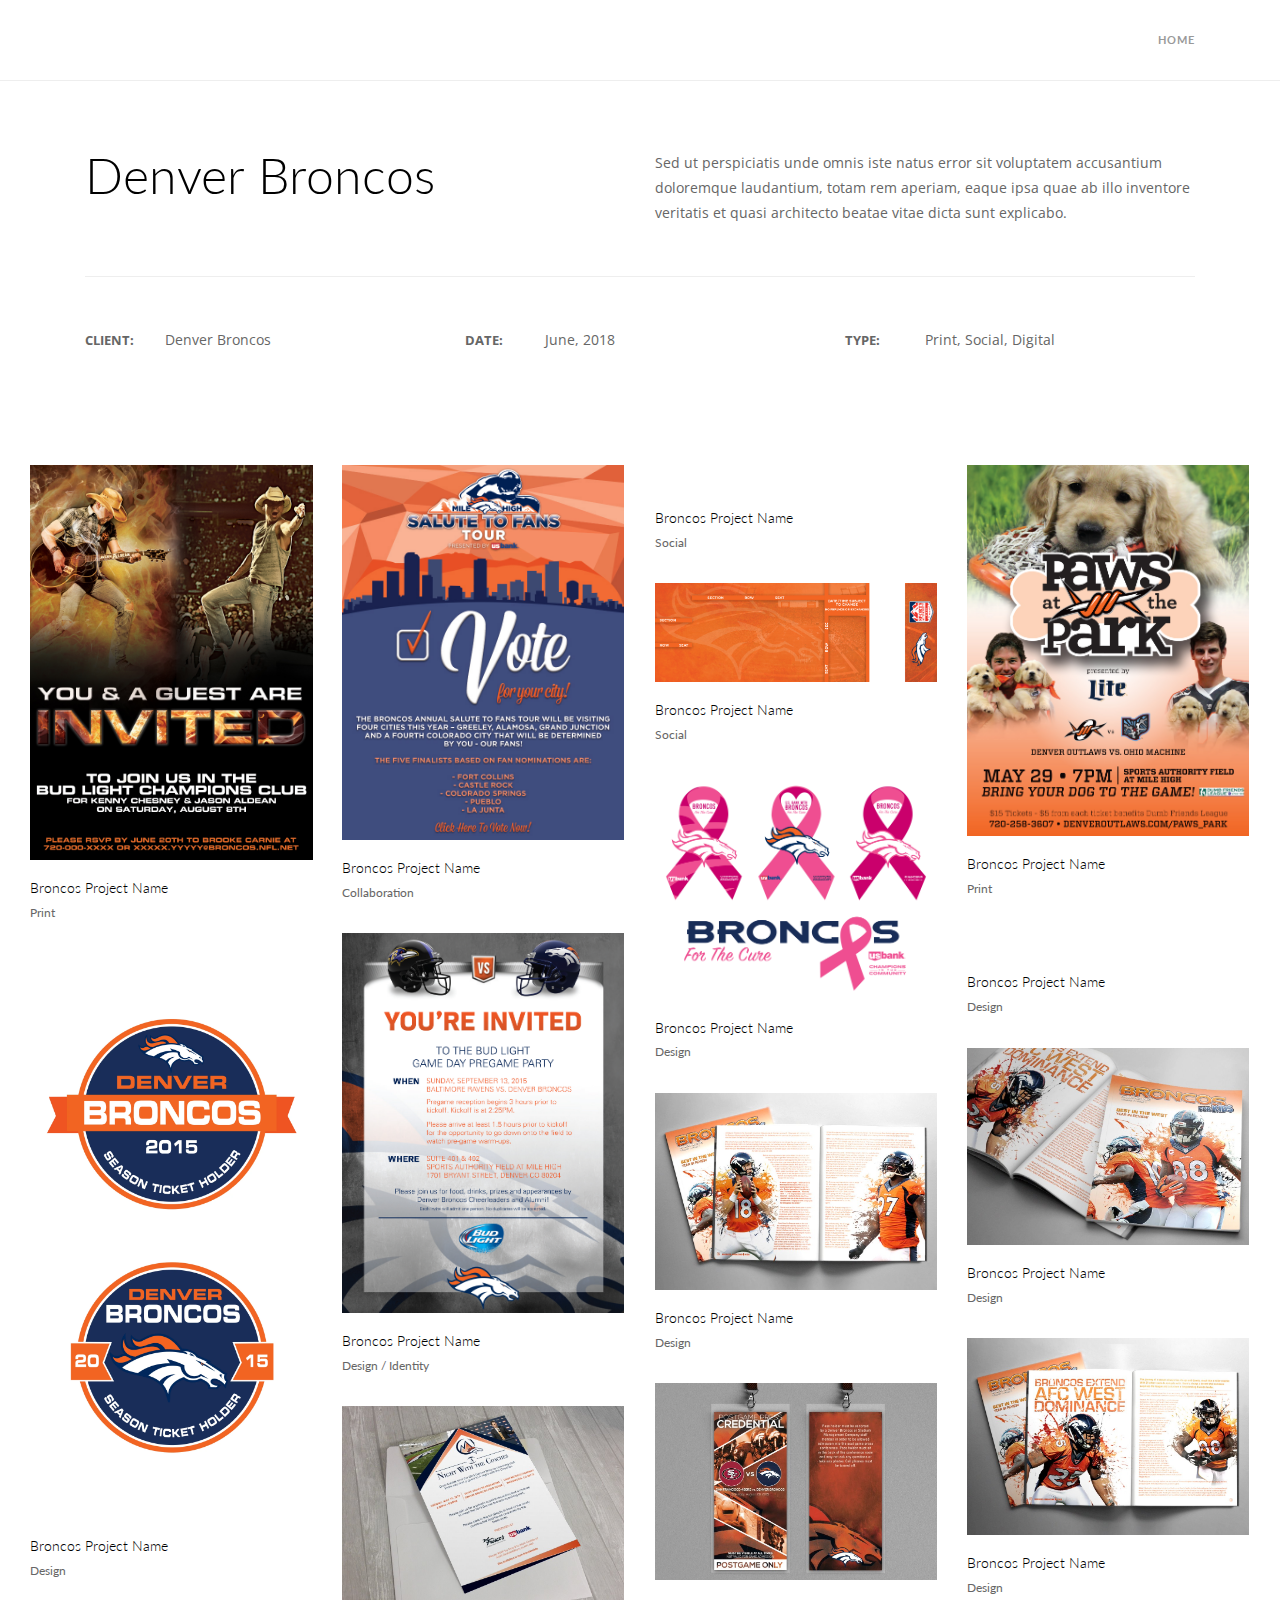
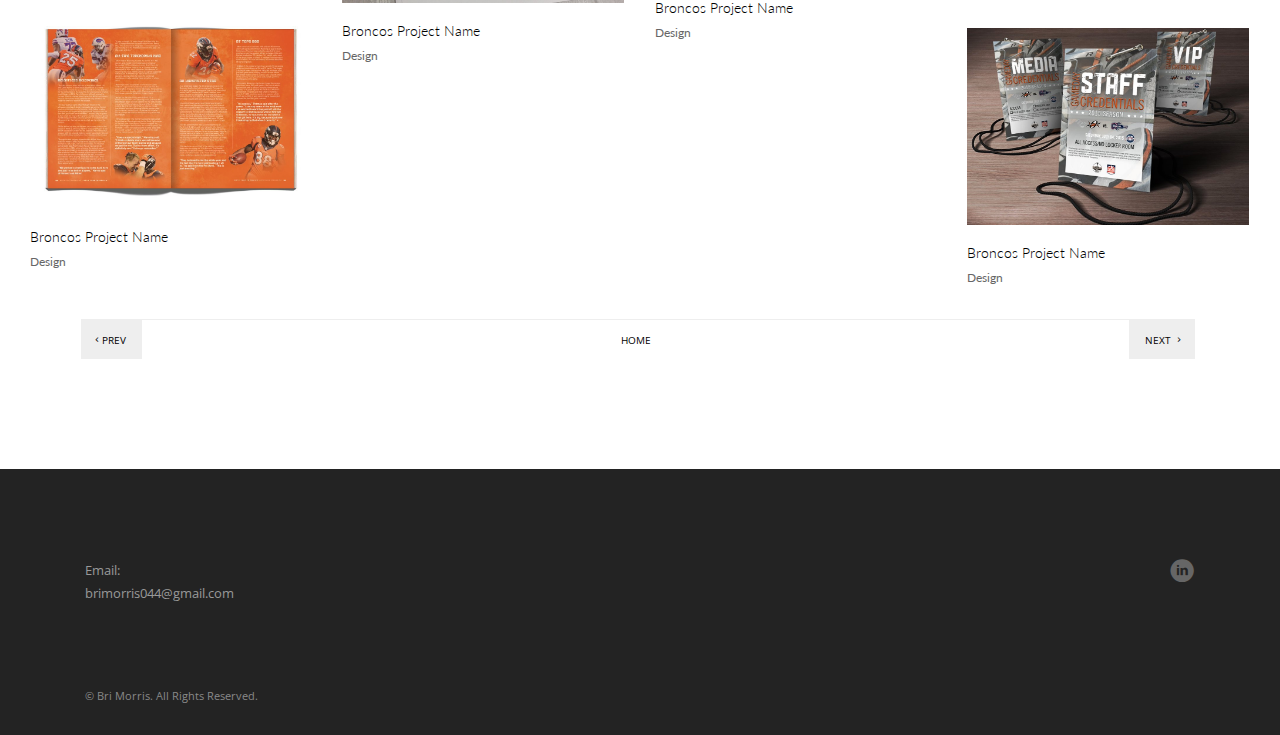
==== commit 833a8b99: "remove email me from header" ====
--- a/bri-broncos.html
+++ b/bri-broncos.html
@@ -9,7 +9,6 @@
 	<meta property="og:image" content="Your-Image-Url" />
 	<meta property="og:description" content="Your-Page-Description" />
 	<title>Bri Morris - Broncos Projects</title>
-	<link rel="shortcut icon" type="image/x-icon" href="images/theme-mountain-favicon.ico">
 
 	<!-- Font -->
 	<link href='https://fonts.googleapis.com/css?family=Open+Sans:300,400,700%7CLato:300,400,700' rel='stylesheet' type='text/css'>
--- a/css/skin.css
+++ b/css/skin.css
@@ -0,0 +1,3844 @@
+/*------------------------------------------------------------------
+Sartre Base Skin
+Version: 1.0.4;
+Author: ThemeMountain
+Copyright: ThemeMountain
+
+[Table of contents]
+
+1. Typography
+2. Background Color & Color Classes
+3. Section Padding
+4. Header Styling
+5. Header Logo
+6. Header Navigation
+7. Header Buttons, Dropdowns & Icons
+8. Auxiliary Navigation
+9. Title Areas
+10. Slider & Parallax
+11. Lightbox
+12. Plugin Preloader
+13. Rollovers
+14. Homepage
+15. About Pages
+16. Contact Pages
+17. Project Pages
+18. Pagination
+19. Fullscreen Pages
+20. Blog Pages
+21. Form Elements
+22. Social Lists
+23. Footer
+24. Sidebar
+25. Dividers
+26. Media Element Player
+27. E-Commerce
+28. Component Styling
+29. Resolution Media Queries
+
+-------------------------------------------------------------------*/
+
+/*------------------------------------------------------------------
+[1. Typography]
+*/
+
+body{
+	font-family: 'Open Sans', 'Helvetica Neue', sans-serif;
+	letter-spacing: 0;
+	font-weight: 400;
+	font-size: 1.4rem;
+	line-height: 1.8;
+	color: #666;
+}
+h1, 
+h2, 
+h3, 
+h4, 
+h5, 
+h6,
+input,
+button,
+.button,
+select,
+textarea,
+.project-title,
+.product-title,
+.project-description,
+.font-alt-1,
+.header .navigation > ul > li > a,
+.side-navigation > ul > li > a,
+.overlay-navigation > ul > li > a,
+.grid-filter-menu a{
+		font-family: 'Lato', 'Helvetica Neue', sans-serif;
+}
+
+/* Titles */
+h1,
+h2,
+h3,
+h4,
+h5,
+h6{
+	line-height: 1.2;
+	font-weight: 300;
+	text-transform: none;
+	color: #000;
+}
+h1 a:hover,
+h2 a:hover,
+h3 a:hover,
+h4 a:hover,
+h5 a:hover,
+h6 a:hover{
+	color: #0cbacf;
+}
+h1{
+	font-size: 4.381rem;
+}
+h2{
+	font-size: 3.294rem;
+}
+h3{
+	font-size: 2.476rem;
+}
+h4{
+	font-size: 1.862rem;
+}
+h5{
+	font-size: 1.4rem;
+}
+h6{
+	font-size: 1.053rem;
+}
+
+/* Widget Titles */
+.footer .widget-title, 
+.footer .widget-title a{
+	font-size: 1.4rem;
+	letter-spacing: 0.1rem;
+	font-weight: 700;
+	text-transform: uppercase;
+	color: #fff;
+}
+.footer-light .widget-title, 
+.footer-light .widget-title a{
+	color: #000;
+}
+.sidebar .widget-title, 
+.sidebar .widget-title a{
+	font-size: 1.4rem;
+	letter-spacing: 0.1rem;
+	font-weight: 700;
+	text-transform: uppercase;
+	color: #666;
+}
+.side-navigation-wrapper .widget-title, 
+.side-navigation-wrapper .widget-title a{
+	font-size: 1.4rem;
+	color: #fff;
+}
+.overlay-navigation-wrapper .widget-title, 
+.overlay-navigation-wrapper .widget-title a{
+	font-size: 1.4rem;
+	color: #999;
+}
+
+/* Title Classes */
+.title-xlarge{
+	font-size: 7.749rem;
+	line-height: 1.2;
+}
+.title-large{
+	font-size: 5.826rem;
+	line-height: 1.2;
+}
+.title-medium{
+	font-size: 2.476rem
+	line-height: 1.2;
+}
+.title-small{
+	font-size: 1.4rem;
+	line-height: 1.2;
+}
+
+/* Lead */
+.lead,
+blockquote.large{
+	font-size: 2.016rem;
+	font-weight: 300;
+}
+
+/* Text Classes */
+.text-xlarge{
+	font-size: 2.016rem;
+}
+.text-large{
+	font-size: 1.68rem;
+}
+.text-medium{
+	font-size: 1.4rem;
+}
+.text-small{
+	font-size: 1.167rem;
+}
+
+/* Special Text Classes */
+.status-code-title{
+	font-size: 13.707rem;
+	line-height: 1;
+}
+
+/* Weight Classes */
+.weight-light{
+	font-weight: 300;
+}
+.weight-regular{
+	font-weight: 400;
+}
+.weight-semi-bold{
+	font-weight: 600;
+}
+.weight-bold{
+	font-weight: 700;
+}
+
+/* Links */
+a.animated-link{
+	position: relative;
+}
+
+/* Link Colors */
+a, 
+p a,
+.box a:not(.button){
+	color: #0cbacf;
+}
+.sidebar .widget a,
+.shop .product-summary a,
+.shop .cart-overview a{
+	color: #666;
+}
+a:hover,
+p a:hover,
+.box a:not(.button):hover,
+.social-list li a:hover,
+.team-1 .social-list a:hover,
+.team-2 .social-list a:hover,
+.tabs li a:hover,
+.tabs li.active a,
+.tabs li.active a:hover,
+.blog-masonry .with-background .post-read-more a:hover,
+.post-info a:hover,
+.post-info-over a:hover,
+.post-info-over a:hover span,
+.post-author-aside a:hover,
+.post-love a:hover,
+.post-love a:hover span,
+.scroll-down a:hover,
+.widget a:not(.button):hover,
+.footer a:hover + .post-info .post-date,
+.footer .navigation a:hover,
+.footer .social-list a:hover,
+.footer .footer-bottom a:hover,
+.shop .product-summary a:hover,
+.shop .cart-overview a:hover{
+	color: #0cbacf;
+}
+a[class*="icon-"]:hover{
+	text-decoration: none;
+}
+a:hover .text-line,
+a.animated-link:hover .text-line,
+.accordion li a:hover .text-line,
+.tabs li a:hover .text-line,
+.blog-masonry .with-background .post-read-more a:hover .text-line{
+	background-color: #0cbacf;
+}
+
+@media only screen and (max-width: 768px){
+	h1 {
+		font-size: 3.755rem;
+	}
+	h2{
+		font-size: 2.823rem;
+	}
+	h3 {
+		font-size: 2.123rem;
+	}
+	h4 {
+		font-size: 1.596rem;
+	}
+	h5{
+		font-size: 1.2rem;
+	}
+	h6{
+		font-size: 1.053rem;
+	}
+	.title-xlarge{
+		font-size: 5.826rem;
+	}
+	.title-large{
+		font-size: 4.381rem;
+	}
+	.title-medium{
+		font-size: 2.123rem;
+	}
+	.title-small{
+		font-size: 1.2rem;
+	}
+	.tms-caption.title-xlarge,
+	.tmp-content .title-xlarge{
+		font-size: 5.826rem;
+		line-height: 5.826rem;
+	}
+
+	/* Helpers */
+	.fullscreen-section .background-on-mobile{
+		background: #f4f4f4;
+	}
+	.fullscreen-section .background-on-mobile *{
+		color: #666 !important;
+	}
+	.fullscreen-section .background-on-mobile h1,
+	.fullscreen-section .background-on-mobile h2,
+	.fullscreen-section .background-on-mobile h3,
+	.fullscreen-section .background-on-mobile h4,
+	.fullscreen-section .background-on-mobile h5,
+	.fullscreen-section .background-on-mobile h6{
+		color: #000 !important;
+	}
+}
+
+/*------------------------------------------------------------------
+[2. Background Color & Color Classes]
+*/
+
+body, 
+.content,
+.featured-media:after,
+.section-block:not([class*="bkg-"]),
+.fullscreen-sections-wrapper{
+	background-color: #fff;
+}
+.section-block.featured-media{
+	background-color: #000;
+}
+
+/* greyscale */
+.wrapper-inner{
+	-webkit-filter: none;
+			filter: none;
+	-webkit-transition: 350ms ease-in-out;
+			transition: 350ms ease-in-out;
+}
+
+/* grey ulatrlight */
+.bkg-grey-ultralight{
+	background-color: #f8f8f8;
+	border-color: #f8f8f8;
+}
+.bkg-hover-grey-ultralight:hover{
+	background-color: #f8f8f8;
+	border-color: #f8f8f8;
+}
+.border-hover-grey-ultralight:hover{
+	border-color: #f8f8f8;
+}
+.color-grey-ultralight,
+.color-hover-grey-ultralight:hover{
+	color: #f8f8f8;
+}
+
+/* grey */
+.bkg-grey{
+	background-color: #4e4e4d;
+	border-color: #4e4e4d;
+}
+.bkg-hover-grey:hover{
+	background-color: #4e4e4d;
+	border-color: #4e4e4d;
+}
+.border-hover-grey:hover{
+	border-color: #4e4e4d;
+}
+.color-grey,
+.color-hover-grey:hover{
+	color: #4e4e4d;
+}
+
+/* charcoal */
+.bkg-charcoal-light{
+	background-color: #333; 
+	border-color: #333;
+}
+.bkg-hover-charcoal-light:hover{
+	background-color: #333; 
+	border-color: #333;
+}
+.border-hover-charcoal-light:hover{
+	border-color: #333;
+}
+.color-charcoal-light,
+.color-hover-charcoal-light:hover{
+	color: #333;
+}
+.bkg-charcoal{
+	background-color: #232323; 
+	border-color: #232323;
+}
+.bkg-hover-charcoal:hover{
+	background-color: #232323; 
+	border-color: #232323;
+}
+.border-charcoal,
+.border-hover-charcoal:hover{
+	border-color: #232323;
+}
+.color-charcoal,
+.color-hover-charcoal:hover{
+	color: #232323;
+}
+
+/* theme */
+.bkg-theme{
+	background-color: #0cbacf;
+	border-color: #0cbacf;
+}
+.bkg-hover-theme:hover{
+	background-color: #0badc1;
+	border-color: #0badc1;
+}
+.border-theme{
+	border-color: #0cbacf;
+}
+.border-hover-theme:hover{
+	border-color: #0badc1;
+}
+.color-theme{
+	color: #0cbacf;
+}
+.color-hover-theme:hover{
+	color: #0badc1;
+}
+
+/*------------------------------------------------------------------
+[3. Section Padding]
+*/
+
+/* Unique Template Padding & Margins */
+.section-block,
+.fullscreen-section .fullscreen-inner,
+.pagination-2 .pagination-next,
+.row.xlarge{
+	padding-top: 11rem;
+	padding-bottom: 11rem;
+}
+.replicable-content,
+.row.xlarge.replicable-content{
+	padding-top: 11rem;
+	padding-bottom: 8rem;
+}
+.section-block.slanted-top:before{
+	width: 100%;
+	height: 12rem;
+	background-color: inherit;
+	content: '';
+	position: absolute;
+	left: 0;
+	top: -5.7rem;
+	-webkit-transform: skewY(-4.5deg);
+	-ms-transform: skewY(-4.5deg);
+	transform: skewY(-4.5deg);
+	z-index: 5;
+}
+.footer .footer-top{
+	padding-top: 9rem;
+	padding-bottom: 5rem;
+}
+.grid-filter-menu{
+	padding-top: 5rem;
+	padding-bottom: 5rem;
+}
+.home-page .grid-filter-menu{
+	padding-bottom: 4rem;
+}
+.divider{
+	margin-top: 6rem;
+	margin-bottom: 9rem;
+}
+.page-intro .divider,
+[class*="intro-title-"] .divider{
+	margin-top: 0;
+	margin-bottom: 2rem;
+}
+.separator{
+	width: 5rem;
+	height: 0.1rem;
+	margin-top: 1.5rem;
+	margin-bottom: 3rem;
+}
+.text-line{
+	width: 2rem;
+	height: 0.1rem;
+	display: inline-block;
+}
+.text-line[class*="bkg-"]{
+	padding: 0;
+}
+.text-line-vertical{
+	display: inline-block;
+	position: relative;
+}
+.text-line-vertical:after {
+	width: 1px;
+	height: 8rem;
+	margin-top: 3rem;
+	border-right: 1px solid #777;
+	position: absolute;
+	top: 100%;
+	left: 50%;
+	content: '';
+}
+.tm-slider-container .text-line-vertical:after{
+	height: 200%;
+	border-color: #fff;
+}
+@media only screen and (min-width: 960px){
+	.header-1-static + .content{
+		padding-top: 8rem;
+	}
+}
+@media only screen and (max-width: 768px){
+	.fullscreen-section.content-below-on-mobile .fullscreen-inner {
+		padding-top: 12rem !important;
+		padding-bottom: 12rem !important;
+	}
+}
+
+/*------------------------------------------------------------------
+[4. Header Styling]
+*/
+
+/* Initial Position */
+.header-bottom{
+	bottom: 0.1rem;
+}
+
+/* Intial Height */
+.header .logo,
+.header .header-inner .navigation > ul > li,
+.header .header-inner .navigation > ul > li > a:not(.button),
+.header .header-inner .dropdown > .nav-icon{
+	height: 8rem;
+	line-height: 8rem;
+}
+
+/* Compacted Height */
+.header-compact .logo,
+.header-compact .header-inner .navigation > ul > li,
+.header-compact .header-inner .navigation > ul > li > a:not(.button),
+.header-compact .header-inner .dropdown > .nav-icon{
+	height: 6rem;
+	line-height: 6rem;
+}
+
+/* Header Initial Styling */
+.header .header-inner{
+	background-color: #fff;
+	border-bottom: none;
+	border-bottom: 1px solid #eee;
+}
+.header .header-inner > .nav-bar{
+	/*border-bottom: 1px solid #eee;*/
+}
+
+/* Transparent Header Initial & Active Nav Colors */
+.header-transparent .header-inner{
+	background-color: transparent;
+	border-bottom: 1px solid transparent;
+}
+.header-transparent .header-inner > .nav-bar{
+	border-bottom: 1px solid rgba(255,255,255, 0.2);
+}
+
+/* Background Header - On Scroll! */
+.header-background .header-inner{
+	background-color: #fff;
+	border-color: #eee;
+}
+.header-background .header-inner > .nav-bar{
+	border-bottom: none;
+}
+
+/* Header Inner Top */
+.header .header-inner-top{
+	height: 4rem;
+	background: #232323;
+	color: #fff;
+}
+
+/* Mobile Header Styles & Breakpoints */
+.mobile .header .header-inner{
+	background-color: #fff;
+	border-top: none;
+}
+.mobile .header .header-inner{
+	border-bottom: 1px solid #eee;
+}
+.mobile .header + .content{
+	padding-top: 0;
+}
+@media only screen and (max-width: 960px){
+	.header .header,
+	.header .header-inner,
+	.header.header-transparent .header-inner{
+		background-color: #fff;
+	}
+	.header .header-inner{
+		border-bottom: 1px solid #eee;
+	}
+	.header .header-inner > .nav-bar{
+		padding: 0;
+	}
+}
+
+/*------------------------------------------------------------------
+[5. Header Logo]
+*/
+
+/* Initial Logo Width */
+.header .logo{
+	width: 12.5rem;
+}
+
+/* Compacted Header Logo Width */
+.header-compact .logo{
+	width: 12.5rem;
+}
+
+/* Initial Logo Styling */
+.header .logo a{
+	display: block !important;
+	position: absolute;
+	top: 0;
+}
+.header-in .logo a,
+.header-out .logo a{
+	-webkit-transition-duration: 0ms;
+	transition-duration: 0ms;
+}
+.header .logo a:first-child{
+	opacity: 1;
+	-webkit-transform: translateY(0);
+	transform: translateY(0);
+}
+.header .logo a + a{
+	display: none !important;
+}
+
+/* Transparent Header Show Light Logo */
+.header-transparent .logo a:first-child{
+	opacity: 0;
+	-webkit-transform: translateY(5rem);
+	transform: translateY(5rem);
+}
+.header-transparent .logo a + a{
+	display: block !important;
+	-webkit-transform: translateY(0);
+	transform: translateY(0);
+}
+
+/* Header Background Logo Swap to Dark Logo - On Scroll! */
+.header-background .logo a:first-child{
+	opacity: 1;
+	-webkit-transform: translateY(0);
+	transform: translateY(0);
+}
+.header-background .logo a + a{
+	display: block !important;
+	opacity: 0;
+	-webkit-transform: translateY(-5rem);
+	transform: translateY(-5rem);
+}
+
+/* Logo Nav Dark */
+.nav-dark .logo a:first-child{
+	display: block !important;
+	top: 0;
+	opacity: 1;
+	-webkit-transform: translateY(0);
+	transform: translateY(0);
+}
+.nav-dark .logo a:last-child{
+	display: none !important;
+}
+
+/* Logo Mobile Header & Breakpoints */
+.mobile .header .logo a:first-child{
+	display: block !important;
+	opacity: 1;
+	-webkit-transform: translateY(0);
+	transform: translateY(0);
+}
+@media only screen and (max-width: 960px){
+	.header .logo-inner{
+		display: table-cell;
+		vertical-align: middle;
+	}
+	.header .logo a{
+		position: relative;
+	}
+	.header .logo a:first-child{
+		opacity: 1;
+		top: 0;
+		-webkit-transform: translateX(0) !important;
+		transform: translateX(0) !important;
+	}
+	.header .logo a:last-child{
+		display: none !important;
+	}
+}
+
+/*------------------------------------------------------------------
+[6. Header Navigation]
+*/
+
+/* Padding & Margins */
+.header .logo-center ~ .navigation.nav-center{
+	padding-top: 0.5rem;
+}
+.header .logo-center ~ .navigation.nav-center > ul > li > a{
+	padding-bottom: 2rem;
+}
+.header .navigation > ul > li > a{
+	margin: 0 1.5rem;
+	padding-left: 0;
+	padding-right: 0;
+	font-size: 1.1rem;
+	text-transform: uppercase;
+	font-weight: 700;
+	letter-spacing: 0.1rem;
+}
+
+/* Header Initial & Active Nav Colors */
+.header .navigation > ul > li > a{
+	color: #999;
+	opacity: 1;
+}
+.header .navigation > ul > li.current > a,
+.header .navigation > ul > li > a:hover{
+	color: #000;
+	opacity: 1;
+}
+.header .navigation > ul > li.current > a:hover{
+	color: #000;
+}
+
+/* Transparent Header Initial, Hover & Current Nav Colors */
+.header-transparent .navigation > ul > li > a{
+	color: #fff;
+	opacity: 0.6;
+}
+.header-transparent .navigation > ul > li > a:hover{
+	color: #fff;
+	opacity: 1;
+}
+.header-transparent .navigation > ul > li.current > a,
+.header-transparent .navigation > ul > li.current > a:hover{
+	color: #fff;
+	opacity: 1;
+}
+
+/* Nav Dark Initial, Hover & Current Colors */
+.header-transparent.nav-dark .navigation > ul > li > a{
+	color: #000;
+	opacity: 0.5;
+}
+.nav-dark .navigation > ul > li.current > a,
+.nav-dark .navigation > ul > li.current > a:hover{
+	color: #000;
+	opacity: 1;
+}
+
+/* Header Background Initial, Hover & Current Nav Colors - On Scroll! */
+.header-background .navigation > ul > li > a{
+	color: #999;
+}
+.header-background .navigation > ul > li.current > a{
+	color: #000;
+	border-bottom: none;
+}
+.header-background .navigation > ul > li.current > a:hover{
+	color: #000;
+}
+.header-background .navigation > ul > li > a:hover{
+	color: #000;
+	opacity: 1;
+}
+
+/* Sub Menus, Mega Menus, Dropdown List Initial Colors */
+.navigation .sub-menu li,
+.navigation .dropdown-list li{
+	border-bottom: none;
+}
+.navigation .sub-menu li a,
+.navigation .mega-sub-menu ul li a,
+.navigation .dropdown-list li a{
+	line-height: 1.6;
+	font-weight: 400;
+	font-size: 1.2rem;
+	color: #888;
+}
+.navigation .sub-menu:not(.custom-content) li a,
+.navigation .dropdown-list:not(.custom-content) li a{
+	padding: 1rem 1.5rem;
+}
+.navigation .mega-sub-menu > li > a{
+	font-size: 1.3rem;
+}
+.navigation .sub-menu:not(.custom-content) a,
+.navigation .sub-menu.custom-content,
+.navigation .mega-sub-menu,
+.navigation .dropdown-list{
+	background-color: #111;
+}
+
+/* Menu Nav Cart Intial Colors */
+.navigation .cart .badge{
+	top: -0.4rem;
+	left: 1.2rem;
+	background-color: #0cbacf;
+}
+.navigation .cart-overview .product-title{
+	color: #fff;
+}
+.navigation .cart-overview .product-price,
+.navigation .cart-overview .product-quantity{
+	color: #999;
+}
+.navigation .cart-overview a.product-remove{
+	background-color: #444;
+	color: #999;
+}
+.navigation .cart-overview .cart-subtotal{
+	color: #fff;
+}
+.navigation .cart-overview .cart-actions{
+	border-color: #444;
+}
+.navigation .cart-overview .checkout.button{
+	background-color: #0cbacf;
+	border-color: transparent;
+	color: #fff;
+}
+.navigation .cart-overview .checkout.button:hover{
+	background-color: #666;
+	border-color: transparent;
+	color: #fff;
+}
+
+/* Sub Menus, Mega Menus, Dropdown List Hover Colors #MOD */
+.navigation .sub-menu:not(.custom-content) li:hover > a,
+.navigation .mega-sub-menu:not(.custom-content) ul li:hover > a,
+.navigation .dropdown-list:not(.custom-content) li:hover a{
+	background-color: #000;
+}
+.navigation .sub-menu li > a:not(.button):hover,
+.navigation .mega-sub-menu ul li > a:not(.button):hover,
+.navigation .dropdown-list li > a:not(.button):hover,
+.navigation .cart-overview .product-title:hover,
+.navigation .cart-overview .product-remove:hover{
+	color: #fff;
+}
+.navigation .sub-menu li.current > a:not(.button),
+.navigation .dropdown-list li.current > a:not(.button),
+.navigation .mega-sub-menu ul li.current > a:not(.button){
+	color: #fff;
+}
+
+/* Mega Menu Position */
+.navigation .mega-sub-menu{
+	left: 0;
+	right: 0;
+}
+
+/* Labels Sub Menu */
+.sub-menu li .label,
+.mega-menu li .label,
+.dropdown li .label{
+	margin-left: 0.5rem;
+	padding: 0.1rem 0.4rem;
+	font-size: 1rem;
+	text-transform: uppercase;
+	background-color: #0cbacf;
+	border-color: #0cbacf;
+	color: #fff;
+}
+
+/*------------------------------------------------------------------
+[7. Header Nav Icons, Buttons, Dropdowns ]
+*/
+
+/* Padding & Margins */
+.header .dropdown-list{
+	margin-top: 2.2rem;
+}
+
+/* Initial Division Padding & Color */
+.header .secondary-navigation.nav-left:not(.with-division) > ul{
+	margin-left: -1.5rem;
+}
+.header .secondary-navigation.nav-right:not(.with-division) > ul{
+	margin-right: -1.5rem;
+}
+.header .navigation .nav-icon,
+.header .navigation .v-align-middle{
+	padding: 0 1.5rem !important;
+}
+.header .with-division ul{
+	border-left-color: rgba(0,0,0, 0.1);
+}
+.header .with-division li{
+	border-right-color: rgba(0,0,0, 0.1);
+}
+
+/* Nav Icons Initial, Hover & Active Colors */
+.header .navigation .nav-icon{
+	color: #999;
+	font-size: 1.4rem;
+	font-weight: 400;
+	opacity: 1;
+}
+.header .navigation .nav-icon:hover,
+.header .navigation .nav-icon.active{
+	background-color: transparent;
+	color: #000;
+	opacity: 1;
+}
+.header .cart .badge{
+	background-color: #0cbacf;
+}
+
+/* Social Icons Initial & Hover Colors  */
+.header .social-list li .nav-icon{
+	padding: 0 !important;
+	margin-right: 1.5rem;
+}
+
+/* Button, Dropdown Button Initial, Hover & Active Colors */
+.header .v-align-middle > .button:not(.nav-icon),
+.header .dropdown > .button:not(.nav-icon){
+	background: #232323;
+	border-color: transparent;
+	color: #fff;
+}
+.header .v-align-middle > .button:not(.nav-icon):hover,
+.header .dropdown > .button:not(.nav-icon):hover,
+.header .dropdown > .button.active:not(.nav-icon){
+	background-color: #0cbacf;
+	border-color: transparent;
+	color: #fff;
+}
+
+/* Transparent Header Division Color */
+@media only screen and (min-width: 960px){
+	.header-transparent .with-division ul{
+		border-left-color: rgba(255,255,255, 0.2);
+	}
+	.header-transparent .with-division li{
+		border-right-color: rgba(255,255,255, 0.2);
+	}
+}
+
+/* Transparent Header Initial, Hover & Active Colors */
+.header-transparent .navigation .nav-icon{
+	color: rgba(255,255,255,0.6);
+	opacity: 1;
+}
+.header-transparent .navigation .nav-icon:hover,
+.header-transparent .navigation .nav-icon.active{
+	color: #fff;
+	background-color: transparent;
+	opacity: 1;
+}
+
+/* Nav Dark Button, Dropdown Button Initial, Hover & Active Colors */
+.nav-dark .navigation .nav-icon{
+	color: #999;
+}
+.nav-dark .navigation .nav-icon:hover,
+.nav-dark .navigation .nav-icon.active{
+	color: #000;
+}
+.nav-dark .v-align-middle > .button:not(.nav-icon):not(:hover),
+.nav-dark .dropdown > .button:not(.nav-icon):not(:hover){
+	color: #fff;
+}
+.nav-dark .v-align-middle > .button:not(.nav-icon):hover,
+.nav-dark .dropdown > .button:not(.nav-icon):hover{
+	background-color: #0cbacf;
+	border-color: transparent;
+	color: #fff;
+}
+
+/* Header Background Divisions, Initial, Hover & Active Colors */
+.header-background .with-division ul{
+	border-left-color: #eee;
+}
+.header-background .with-division li{
+	border-right-color: #eee;
+}
+.header-background .v-align-middle > .button:not(.nav-icon),
+.header-background .dropdown > .button:not(.nav-icon){
+	background: #232323;
+	border-color: transparent;
+	color: #fff;
+}
+.header-background .v-align-middle > .button:not(.nav-icon):hover,
+.header-background .dropdown > .button:not(.nav-icon):hover{
+	background-color: #0cbacf;
+	border-color: transparent;
+	color: #fff;
+}
+.header-background .navigation .nav-icon{
+	color: #999;
+}
+.header-background .navigation .nav-icon:hover,
+.header-background .navigation .nav-icon.active{
+	color: #000;
+}
+.header-background .social-list li a{
+	color: #999;
+}
+.header-background .social-list li a:hover{
+	color: #000;
+}
+
+/* Compacted Header Dropdown List Margin */
+.header-compact .dropdown-list{
+	margin-top: 1.2rem;
+}
+
+/* Mobile Header Styles and Breakpoints */
+.mobile .navigation.with-division ul{
+	border-left-color: #eee;
+}
+.mobile .navigation.with-division li{
+	border-right-color: #eee;
+}
+.mobile .v-align-middle > .button:not(.nav-icon),
+.mobile .dropdown > .button:not(.nav-icon){
+	background: #232323;
+	border-color: transparent;
+	color: #fff;
+}
+.mobile .v-align-middle > .button:not(.nav-icon):hover,
+.mobile .dropdown > .button:not(.nav-icon):hover{
+	background-color: #0cbacf;
+	border-color: transparent;
+	color: #fff;
+}
+.mobile .navigation .nav-icon{
+	color: #666;
+}
+.mobile .navigation .nav-icon:hover,
+.mobile .dropdown .nav-icon.active,
+.mobile .header-transparent .dropdown .nav-icon.active{
+	color: #000;
+}
+@media only screen and (max-width: 960px){
+	.header .dropdown-list{
+		margin-top: 2.2rem;
+	}
+	.header .v-align-middle > .button:not(.nav-icon),
+	.header .dropdown > .button:not(.nav-icon){
+		background: #232323;
+		border-color: transparent;
+		color: #fff;
+	}
+	.header .v-align-middle > .button:not(.nav-icon):hover,
+	.header .dropdown > .button:not(.nav-icon):hover{
+		background-color: #0cbacf;
+		border-color: transparent;
+		color: #fff;
+	}
+	.header .navigation .nav-icon{
+		color: #666;
+	}
+	.header .navigation .nav-icon:hover,
+	.header .dropdown .nav-icon.active{
+		color: #000;
+	}
+}
+
+/*------------------------------------------------------------------
+[8. Auxiliary Navigation]
+*/
+
+/* Aux Navigation Show */
+.header .navigation-show{
+	width: 4.4rem;
+	height: 4.4rem;
+	margin-left: 0;
+}
+
+/* Initial & Hover Colors */
+.header .navigation-show a{
+	font-size: 2.4rem;
+	text-align: center;
+	color: #666;
+	border: 1px solid #eee;
+}
+.header .navigation .navigation-show.nav-icon{
+	font-size: 2rem;
+}
+.header .navigation-show a:hover{
+	color: #000;
+	opacity: 1;
+}
+
+/* Transparent Header Initial & Hover Colors */
+.header-transparent .navigation-show a{
+	color: #fff;
+	border-color: rgba(255,255,255,0.2);
+}
+.header-transparent .navigation-show a:hover{
+	color: #fff;
+	border-color: rgba(255,255,255,1);
+}
+
+/* Header with Background Initial & Hover Colors */
+.header-background .navigation-show a{
+	color: #666;
+	border-color: #eee;
+}
+.header-background .navigation-show a:hover{
+	color: #000;
+	border-color: #eee;
+}
+
+/* Aux Navigation Hide */
+.navigation-hide{
+	width: 4.4rem;
+	height: 4.4rem;
+	margin-top: 1.9rem;
+	margin-right: 0;
+}
+.navigation-hide a{
+	background: none;
+}
+.navigation-hide a span{
+	width: 4.4rem;
+	font-size: 2rem;
+}
+
+/* Side Navigation Background Color */
+.side-navigation-wrapper .logo{
+	width: 12rem;
+}
+.side-navigation-wrapper{
+	background-color: #111;
+	box-shadow: none !important;
+}
+.side-navigation-header{
+	border: none;
+}
+
+/* Side Main Nav Initial Colors & Padding */
+.side-navigation > ul > li > a{
+	padding: 0.6rem 4rem;
+	font-size: 1.6rem;
+	line-height: 1.2;
+	letter-spacing: 0.1rem;
+	text-transform: uppercase;
+	font-weight: 300;
+	color: #888;
+	position: relative;
+}
+.side-navigation ul li.current > a{
+	color: #fff;
+	font-weight: 400;
+}
+.side-navigation > ul > li > a:after {
+	width: 0;
+	height: 0.1rem;
+	margin-left: 0;
+	content: "";
+	background-color: #fff;
+	opacity: 0;
+	position: absolute;
+	left: 0;
+	bottom: 1rem;
+	-webkit-transition-property: width, opacity;
+	-ms-transition-property: width, opacity;
+	transition-property: width, opacity;
+	-webkit-transition-duration: 500ms;
+	-ms-transition-duration: 500ms;
+	transition-duration: 500ms;
+}
+.side-navigation > ul > li.current > a:after {
+	width: 2rem;
+	opacity: 1;
+}
+.side-navigation-wrapper .navigation-hide{
+	margin-right: 2rem;
+}
+.side-navigation-wrapper .navigation-hide{
+	color: #666;
+}
+.side-navigation-wrapper .navigation-hide a:hover{
+	color: #fff;
+}
+
+/* Side Nav Sub Menu Initial Colors & Padding */
+.side-navigation .sub-menu{
+	background: none;
+}
+.side-navigation .sub-menu a{
+	text-transform: none;
+	font-size: 1.2rem;
+	font-weight: 400;
+	color: #666;
+}
+.side-navigation .sub-menu a:hover{
+	color: #fff;
+}
+.side-navigation .sub-menu li:first-child{
+	padding-top: 1rem;
+}
+.side-navigation .sub-menu li:last-child{
+	padding-bottom: 1rem;
+}
+.side-navigation .cart-overview li:first-child{
+	padding-top: 2rem;
+}
+.side-navigation .cart-overview li:last-child{
+	padding-bottom: 2rem;
+}
+.side-navigation .sub-menu:not(.custom-content) a{
+	padding: 1.1rem 4rem 1.1rem 5.5rem;
+}
+.side-navigation.center .sub-menu:not(.custom-content) a{
+	padding: 1.1rem 4rem 1.1rem 4rem;
+}
+
+/* Side Nav Cart Initial Colors */
+.side-navigation .cart .badge{
+	background-color: #0cbacf;
+}
+.side-navigation .cart-overview .product-title{
+	color: #fff;
+}
+.side-navigation .cart-overview .product-price,
+.side-navigation .cart-overview .product-quantity{
+	color: #999;
+}
+.side-navigation .cart-overview a.product-remove{
+	background-color: #333;
+	color: #999;
+}
+.side-navigation .cart-overview .cart-subtotal{
+	color: #fff;
+}
+.side-navigation .cart-overview .cart-actions{
+	border-color: #333;
+}
+.side-navigation .cart-overview .checkout.button{
+	background-color: #0cbacf;
+	border-color: transparent;
+	color: #fff;
+}
+.side-navigation .cart-overview .checkout.button:hover{
+	background-color: #666;
+	border-color: transparent;
+	color: #fff;
+}
+
+/* Side Nav Hover Colors */
+.side-navigation ul li a:hover,
+.side-navigation ul li.current a:hover{
+	color: #fff;
+}
+
+/* Side Nav Widget */
+.side-navigation-footer .widget p,
+.side-navigation-footer .widget a{
+	color: #666;
+	font-size: 1.3rem;
+}
+.side-navigation-footer .widget a:hover{
+	color: #fff;
+}
+
+/* Side Nav Footer */
+.side-navigation-footer,
+.side-navigation-footer .social-list a{
+	color: #666;
+	font-size: 1.1rem;
+}
+.side-navigation-footer .social-list a:hover{
+	color: #fff;
+}
+.side-navigation-footer .copyright{
+	font-size: 1.1rem;
+}
+
+/* Overlay Navigation Colors & Sizes */
+.overlay-navigation-wrapper{
+	background-color: rgba(255,255,255,1);
+}
+.overlay-navigation-inner{
+	text-align: left;
+}
+.overlay-navigation-header{
+	top: 1.5rem;
+}
+.overlay-navigation-wrapper .menu-title{
+	width: 100%;
+	margin-bottom: 3rem;
+	color: #000;
+	font-size: 2rem;
+	line-height: 1;
+	font-weight: 700;
+	text-transform: uppercase;
+	display: block;
+}
+.overlay-navigation{
+	max-width: 40rem;
+	padding-left: 3rem;
+	padding-right: 3rem;
+}
+
+/* Overlay Main Nav */
+.overlay-navigation > ul > li > a{
+	font-size: 3rem;
+	color: #999;
+}
+.overlay-navigation ul li.current > a{
+	font-weight: normal;
+}
+.overlay-navigation-wrapper .navigation-hide{
+	top: 0;
+	right: 3rem;
+}
+.overlay-navigation-wrapper .navigation-hide a{
+	color: #999;
+}
+.overlay-navigation-wrapper .navigation-hide a:hover{
+	color: #000;
+}
+
+/* Overlay Nav Sub Menu */
+.overlay-navigation .sub-menu{
+	padding-left: 0;
+}
+.overlay-navigation .sub-menu a{
+	letter-spacing: 0.1rem;
+	text-transform: normal;
+	font-weight: 400;
+	line-height: 1.2;
+	color: #999;
+}
+.overlay-navigation .sub-menu .current > a{
+	color: #000;
+}
+.overlay-navigation .sub-menu a:hover{
+	color: #000;
+}
+.overlay-navigation .sub-menu li:first-child{
+	padding-top: 1rem;
+}
+.overlay-navigation .sub-menu li:last-child{
+	padding-bottom: 1rem;
+}
+
+/* Overlay Nav Cart */
+.overlay-navigation .cart .badge{
+	background-color: #0cbacf;
+}
+.overlay-navigation .cart-overview .product-title{
+	color: #000;
+}
+.overlay-navigation .cart-overview .product-price,
+.overlay-navigation .cart-overview .product-quantity{
+	color: #999;
+}
+.overlay-navigation .cart-overview a.product-remove{
+	background-color: #eee;
+}
+.overlay-navigation .cart-overview .cart-subtotal{
+	color: #000;
+}
+.overlay-navigation .cart-overview .cart-actions{
+	border-color: #eee;
+}
+.overlay-navigation .cart-overview .checkout.button{
+	background-color: #0cbacf;
+	border-color: transparent;
+	color: #fff;
+}
+.overlay-navigation .cart-overview .checkout.button:hover{
+	background-color: #666;
+	border-color: transparent;
+	color: #fff;
+}
+
+/* Overlay Nav Hover Colors */
+.overlay-navigation > ul > li > a:hover,
+.overlay-navigation > ul > li.current > a,
+.overlay-navigation ul li.current > a:hover{
+	color: #000;
+}
+
+/* Overlay Nav Widget */
+.overlay-navigation-footer .widget p,
+.overlay-navigation-footer .widget a{
+	color: #666;
+	font-size: 1.3rem;
+}
+.overlay-navigation-footer .widget a:hover{
+	color: #000;
+}
+
+/* Overlay Nav Footer */
+.overlay-navigation-footer{
+	padding-left: 3rem;
+	padding-right: 3rem;
+}
+.overlay-navigation-footer,
+.overlay-navigation-footer .social-list a{
+	color: #666;
+	font-size: 1.3rem;
+}
+.overlay-navigation-footer .social-list a:hover{
+	color: #000;
+}
+.overlay-navigation-footer .copyright{
+	font-size: 1.1rem;
+}
+
+/* Mobile Styles and Breakpoints */
+.mobile .navigation-show{
+	margin-left: 2rem;
+}
+.mobile .navigation-show a{
+	color: #666;
+	border-color: #eee;
+}
+.mobile .navigation-show a:hover{
+	color: #000;
+	opacity: 1;
+}
+@media only screen and (max-width: 960px){
+	.header .navigation-show{
+		margin-left: 2rem;
+	}
+	.header .navigation-show a{
+		color: #666;
+		border-color: #eee;
+	}
+	.header .navigation-show a:hover{
+		color: #000;
+		opacity: 1;
+	}
+	.overlay-navigation-header{
+		top: 2rem;
+	}
+	.overlay-navigation-wrapper .navigation-hide{
+		top: 0;
+		right: 3rem;
+	}
+}
+
+/*------------------------------------------------------------------
+[9. Title Area]
+*/
+
+[class*="intro-title-"]{
+	padding: 0;
+}
+[class*="intro-title-"]{
+	height: 45rem;
+}
+[class*="intro-title-"].small{
+	height: 30rem;
+}
+[class*="intro-title-"].xsmall{
+	height: 15rem;
+}
+.intro-title-2{
+	background-image: url(../images/slider/slide-2-page-intro.jpg);	
+}
+.intro-title-2-1{
+	background-image: url(../images/slider/slide-8-page-intro.jpg);	
+}
+.intro-title-2-2{
+	background-image: url(../images/slider/slide-9-page-intro.jpg);	
+}
+.intro-title-2-3{
+	background-image: url(../images/slider/slide-11-page-intro.jpg);	
+}
+.intro-title-2-4{
+	background-image: url(../images/slider/slide-13-page-intro.jpg);	
+}
+@media only screen and (max-width: 768px){
+	[class*="intro-title-"],
+	[class*="intro-title-"].small{
+		padding: 11rem 0;
+		height: auto;
+	}
+}
+
+/*------------------------------------------------------------------
+[10. Slider & Parallax]
+*/
+
+.tm-slider-container:not([class*="bkg-"]){
+	background: none;
+}
+
+/* Slider Heights */
+.featured-media,
+.full-width-slider,
+.parallax{
+	height: 60rem;
+	padding: 0;
+}
+.window-height{
+	height: 100vh;
+}
+.hero-slider.window-height{
+	min-height: 100vh;
+}
+.parallax.page-intro,
+.page-intro{
+	height: 45rem;
+}
+.parallax.small,
+.page-intro.small{
+	height: 30rem;
+}
+.page-intro .full-width-slider,
+.window-height .full-width-slider{
+	height: inherit;
+}
+.logo-slider,
+.testimonial-slider,
+.team-slider,
+.recent-slider .thumbnail{
+	min-height: 5rem;
+}
+.recent-slider{
+	min-height: 33rem;
+}
+.team-slider{
+	height: 42rem;
+}
+.hero-slider{
+	min-height: 60rem;
+}
+
+/* Slider Navigation Common */
+.tms-arrow-nav{
+	width: 4.4rem;
+	height: 4.4rem;
+	background: none;
+	font-size: 2rem;
+	line-height: 4.4rem;
+	color: #fff;
+	border: none;
+	background-color: #000;
+}
+.tms-arrow-nav:hover{
+	opacity: 0.5 !important;
+}
+.tms-arrow-nav:before{
+	line-height: 4.4rem;
+}
+.tms-arrow-nav:hover{
+	width: 4.4rem;
+}
+.tms-bullet-nav{
+	background-color: #fff;
+}
+.tms-nav-dark .tms-bullet-nav{
+	background-color: #000;
+}
+.hide-arrow-nav .tms-arrow-nav,
+.hide-progress .tms-progress-bar{
+	display: none !important
+}
+
+/* Featured Media Slider Navigation */
+.featured-media .tms-pagination{
+	width: 100%;
+	bottom: 3rem;
+}
+.featured-media .tms-pagination a{
+	display: inline-block;
+	margin-bottom: 1rem;
+}
+.featured-media .tm-slider-container .tms-pagination{
+	opacity: 1;
+}
+
+/* Feature Slider */
+.feature-slider .tms-bullet-nav{
+	background-color: #232323;
+}
+
+/* Recent Slider */
+.recent-carousel.replicable-content{
+	padding-top: 4rem;
+	padding-bottom: 1rem;
+}
+.recent-carousel .column.slider-column{
+	padding-left: 1.5rem;
+	padding-right: 1.5rem;
+}
+.tm-slider-container.tms-carousel > ul{
+	opacity: 1;
+}
+
+/* Slider Buttons */
+.tm-slider-container .button{
+	font-size: 1.1rem;
+	font-weight: 700;
+}
+
+/* Mobile Slider & Parallax */
+.mobile .featured-media,
+.mobile .parallax.fixed-height{
+	height: 50rem;
+}
+
+/* Featured Slider Nav Breakpoints */
+@media only screen and (max-width: 768px){
+	.featured-media .tms-pagination a{
+		display: inline-block;
+	}
+	.featured-media .tms-arrow-nav{
+		display: none !important;
+	}
+}
+
+/*------------------------------------------------------------------
+[11. Lightbox]
+*/
+
+.tm-lightbox{
+	background: rgba(255,255,255,1);
+}
+#tml-content-wrapper.zoomed + #tml-caption span{
+	background-color: rgba(0,0,0,0.3);
+	border: none;
+	color: #fff;
+}
+
+/* Standard Modal Mode */
+#tm-lightbox.tml-modal-mode {
+	background: rgba(0,0,0,0.1);
+}
+.tml-modal-mode .modal-dialog{
+	box-shadow: 0 0 4rem rgba( 0,0,0,.5 );
+}
+.tml-modal-mode #tml-exit{
+	color: #111;
+}
+.tml-exit-light #tml-exit{
+	color: #fff;
+}
+.rounded .modal-dialog,
+.rounded .section-block{
+	border-radius: 0.3rem;
+}
+
+/* Common Modal Mode */
+.tml-contact-modal .modal-dialog > div,
+.tml-newsletter-modal .modal-dialog > div,
+.tml-search-modal .modal-dialog > div,
+.tml-promotion-modal .modal-dialog > div{
+	padding-left: 0;
+	padding-right: 0;
+}
+.tml-contact-modal .contact-form-container,
+.tml-search-modal .search-form-container,
+.tml-newsletter-modal .signup-form-container {
+	padding-left: 3rem;
+	padding-right: 3rem;
+}
+
+/* greyscale upon modal opening */
+.modal-open .wrapper-inner{
+	-webkit-filter: grayscale(100%);
+			filter: grayscale(100%);
+}
+@media only screen and (max-width: 960px){
+	.tml-padding-small #tml-content-wrapper{
+		left: 5% !important;
+		right: 5% !important;
+	}
+}
+@media only screen and (max-width: 768px){
+	.tml-modal-mode .modal-dialog{
+		width: 100% !important;
+	}
+	.tml-modal-mode .modal-dialog > div{
+		padding-left: 0;
+		padding-right: 0;
+	}
+	.tml-swap-exit-light #tml-exit{
+		color: #fff;
+	}
+	.tml-modal-mode .hero-5{
+		padding-bottom: 2rem; 
+	}
+	.tml-modal-mode .hero-5 .column:first-child:not(.media-column) .split-hero-content{
+		margin-top: 4rem;
+	}
+}
+
+/* Navigation */
+.tml-nav{
+	color: #999;
+	opacity: 0.7;
+}
+.tml-nav:hover{
+	color: #000;
+}
+
+/*------------------------------------------------------------------
+[12. Plugin Preloader]
+*/
+
+.tm-loader {
+	width: 5rem;
+	height: 5rem;
+	margin: -2.5rem 0 0 -2.5rem;
+	position: absolute;
+	top: 50%;
+	left: 50%;
+}
+.tm-loader:before {
+    content: '';
+    display: block;
+    padding-top: 100%;
+}
+.tm-loader #circle{
+	background: none;
+	width: 100%;
+	height: 100%;
+	margin: auto;
+	border-radius: 50%;
+	position: absolute;
+	top: 0;
+	right: 0;
+	bottom: 0;
+	left: 0;
+ 	transform-origin: center center;
+	animation: rotate 2s linear infinite;
+}
+.stroke{
+	stroke-dasharray: 1, 200;
+	stroke-dashoffset: 0;
+	animation: dash 1.5s ease-in-out infinite, color 6s ease-in-out infinite;
+	stroke-linecap: round;
+	stroke-width: 0.3rem;
+}
+/* fallback */
+.ie-browser:not(.webkit) .tm-loader #circle{
+	border: 3px solid rgba(0,0,0,0);
+	border-bottom-color: #ddd;
+	animation: rotate 1.5s ease-in-out infinite, color 6s ease-in-out infinite;
+}
+@keyframes rotate {
+	100% {
+		transform: rotate(360deg);
+	}
+}
+@keyframes dash {
+	0% {
+		stroke-dasharray: 1, 200;
+		stroke-dashoffset: 0;
+	}
+	50% {
+		stroke-dasharray: 89, 200;
+		stroke-dashoffset: -35px;
+	}
+	100% {
+		stroke-dasharray: 89, 200;
+		stroke-dashoffset: -124px;
+	}
+}
+@keyframes color {
+	100%,
+	0% {
+		stroke: #0cbacf;
+		border-bottom-color: #0cbacf;
+	}
+	40% {
+		stroke: #0cbacf;
+		border-bottom-color: #0cbacf;
+	}
+	66% {
+		stroke: #0cbacf;
+		border-bottom-color: #0cbacf;
+	}
+	80%,
+	90% {
+		stroke: #0cbacf;
+		border-bottom-color: #0cbacf;
+	}
+}
+
+/*------------------------------------------------------------------
+[13. Rollovers]
+*/
+
+/* Rollover Text */
+.overlay-info > span > span,
+.shop .products .overlay-info .product-title{
+	font-size: 1.3rem;
+	font-weight: 400;
+	letter-spacing: 0.1rem;
+	text-transform: uppercase;
+	color: #000;
+}
+.overlay-info .project-description{
+	font-size: 1.2rem;
+	opacity: 0.7;
+	text-transform: none;
+	font-weight: 400;
+	font-style: normal;
+}
+
+/* Overlay */
+.overlay-info{
+	background: rgba(255, 255, 255, 0.5);
+}
+.overlay-info > span > span{
+	text-align: center;
+	vertical-align: center;
+}
+.overlay-fade-img-scale-out .overlay-info .overlay-info{
+	opacity: 1;
+}
+.overlay-fade-img-scale-in .project-title{
+	margin-bottom: 0;
+}
+.caption-below{
+	padding-right: 0;
+	padding-left: 0;
+	padding-bottom: 0;
+	border: none;
+	opacity: 0.5;
+}
+
+/*------------------------------------------------------------------
+[14. Homepage]
+*/
+
+/* Scroll Links */
+.scroll-link.icon-circled,
+.scroll-to-top.icon-circled{
+	width: 5rem;
+	height: 5rem;
+}
+.scroll-link.icon-circled{
+	line-height: 5rem;
+}
+.scroll-to-top.icon-circled{
+	line-height: 4.8rem;
+}
+
+/* Stats */
+.stats-1-1{
+	background-image: url(../images/generic/hero-1.jpg);
+}
+
+/* Hero */
+.hero-5-1 .media-column{
+	background-image: url(../images/generic/hero-half-1.jpg);
+}
+.hero-5-2 .media-column{
+	background-image: url(../images/team/hero-half-2.jpg);
+}
+
+/* Call to Action */
+.call-to-action-2-1{
+	background-image: url(../images/generic/call-to-action-1.jpg);
+	background-size: cover;
+	background-position: center;
+}
+
+/* Signup 2 */
+.signup-2-1{
+	background-image: url(../images/generic/signup-1.jpg);
+}
+
+/* Fullscreen Section */
+.home-page .fulscreen-sections-wrapper{
+	background: #000;
+}
+.signup-box{
+	padding: 4rem;
+	border: 1px solid rgba(255,255,255,0.3);
+	overflow: visible;
+}
+.fullscreen-bkg-2{
+	background-image: url(../images/slider/slide-7-fs.jpg);
+}
+.fullscreen-bkg-3{
+	background-image: url(../images/slider/slide-4-fs.jpg);
+}
+.fullscreen-bkg-4{
+	background-image: url(../images/slider/slide-5-fs.jpg);
+}
+
+/*------------------------------------------------------------------
+[15. About Pages]
+*/
+
+/* Team Sections */
+.team-1 h3,
+.team-2 h3{
+	margin-top: 0.5rem;
+}
+.team-1 .team-content-info h5{
+	margin-top: 3rem;
+	margin-bottom: 0.5rem;
+}
+.team-1 h6.occupation{
+	margin-bottom: 2rem;
+}
+.team-2 h6.occupation{
+	margin-bottom: 2rem;
+}
+.team-2 .team-content-info{
+	padding: 2rem 0 0 0;
+}
+.team-2 .social-list{
+	margin-bottom: 0;
+}
+.team-2 .occupation{
+	font-size: 1.2rem;
+	font-weight: bold;
+	text-transform: uppercase;
+}
+
+/* Team Slider */
+.team-slider{
+	background: none;
+	height: 42rem;
+}
+.team-slider li{
+	padding-left: 1.5rem;
+	padding-right: 1.5rem;
+}
+.team-slider p{
+	line-height: 1.8;
+}
+.team-slider .tms-pagination a{
+	background-color: #232323;
+}
+.team-slider-1 .tms-pagination{
+	display: none !important;
+}
+[class*="team-"] .occupation{
+	color: #999;
+}
+
+/* Testimonial Slider */
+.testimonials-5-about-1{
+	background: none;
+	color: #000;
+}
+.testimonials-5-about-1 .tms-bullet-nav{
+	background: #000;
+}
+
+/* Hero */
+.hero-2-1{
+	background-image: url(../images/team/hero-1.jpg);
+}
+
+
+/*------------------------------------------------------------------
+[15. Service Pages]
+*/
+
+.hero-3-1{
+	background-image: url(../images/services/hero-1.jpg);
+}
+.hero-4-1{
+	background-image: url(../images/services/hero-2.jpg);
+}
+.hero-5-3 .media-column{
+	background-image: url(../images/services/hero-half-1.jpg);
+}
+
+/*------------------------------------------------------------------
+[16. Contact Pages]
+*/
+
+/* Hero Sections */
+.hero-5-contact-1 .media-column{
+	background-image: url(../images/contact/hero-half.jpg);
+}
+.hero-5-contact-1 [class*="stats-"] .stat-inner{
+	text-align: left;
+}
+
+/* Stats */
+.stats-contact-1{
+	background: none;
+}
+
+/* Form Response */
+.contact-form-container .form-response{
+	color: #666;
+}
+
+/* Map */
+.map-container{
+	height: 45rem;
+}
+.accordion .map-container{
+	height: 24rem;
+}
+.map-pan-link-container a.active{
+	color: #232323;
+}
+.hero-5 .map-pan-link-container *{
+	opacity: 0.5;
+}
+.hero-5 .map-pan-link-container a.active{
+	opacity: 1;
+}
+.map-pan-link-container a.button.active{
+	background: none;
+	border-color: #0cbacf;
+	color: #fff;
+}
+
+/*------------------------------------------------------------------
+[17. Project Pages]
+*/
+
+/* Grid */
+.masonry-stamp .caption-over-outer{
+	background-color: rgba(255,255,255,.6);
+}
+h3.project-title{
+	font-size: 1.4rem;
+}
+.project-title .label{
+	font-size: 1rem;
+	text-transform: uppercase;
+}
+.project-description{
+	font-size: 1.2rem;
+}
+.item-description.with-background{
+	padding: 2rem;
+	margin: 0;
+	background-color: #fff;
+}
+
+/* Project 1 */
+.project-1-slider .tms-bullet-nav{
+	background: #fff; 
+}
+/* Full Width Content Slider */
+.project-1-slider .tms-arrow-nav{
+	display: none !important;
+}
+.project-1-slider .tms-pagination{
+	bottom: -4rem;
+	opacity: 1 !important;
+}
+
+/* Project Info */
+.project-attribute{
+	margin-bottom: 0.3rem;
+	display: table;
+	table-layout: fixed;
+}
+.project-attribute .project-label{
+	min-width: 8rem;
+	font-size: 1.3rem;
+	font-weight: 700;
+	text-transform: uppercase;
+	display: table-cell;
+}
+.project-attribute .project-value{
+	display: table-cell;
+}
+
+/* Hero */
+.hero-5-4 .media-column{
+	background-image: url(../images/portfolio/projects/hero-half-1.jpg);
+}
+
+/* Folio Filter */
+.grid-filter-menu ul,
+.grid-filter-menu li{
+	padding: 0;
+	text-transform: none;
+	font-size: 1.3rem;
+	letter-spacing: 0.1rem;
+}
+.grid-filter-menu li{
+	padding: 0.8rem 1.5rem;
+}
+.grid-filter-menu.list-vertical li{
+	display: block;
+	padding: 0.8rem 0;
+}
+.grid-filter-menu:not(.center):not(.right) li:first-child{
+	padding-left: 0;
+}
+.grid-filter-menu.right li:last-child{
+	padding-right: 0;
+}
+.grid-filter-menu a{
+	padding: 0.5rem 0;
+	font-weight: 400;
+	color: #999;
+	display: block;
+	position: relative;
+	border-bottom: 1px solid transparent;
+}
+.grid-filter-menu a:hover{
+	color: #232323;
+}
+.grid-filter-menu a.active{
+	color: #232323;
+	border-color: #232323;
+}
+
+/* Color Swatch */
+.project-swatch-list{
+	margin-bottom: 0;
+}
+.project-swatch-list li{
+	margin-bottom: 3rem;
+}
+.project-swatch{
+	margin-right: 5rem;
+}
+.center .project-swatch{
+	margin-left: 2.5rem;
+	margin-right: 2.5rem;
+}
+@media only screen and (max-width: 768px){
+	.center-on-mobile .project-swatch{
+		margin-left: 2.5rem;
+		margin-right: 2.5rem;
+	}
+}
+
+/* Template Grid Thumbs */
+.template-grid .thumbnail{
+	border: 1px solid #eee;
+	box-shadow: 0px 1px 4px rgba(0,0,0,0.1);
+}
+
+/*------------------------------------------------------------------
+[18. Pagination]
+*/
+
+/* Pagination 3 Customized */
+.pagination-3 ul{
+	border-top: 1px solid #eee;
+}
+.pagination-3 li{
+	margin-top: -1px;
+	margin-left: -0.4rem;
+}
+.pagination-3 a{
+	width: 4rem;
+	height: 4rem;
+	padding: 0;
+	line-height: 4rem;
+	font-size: 1.2rem;
+	font-weight: 400;
+	color: #000;
+	border-color: transparent;
+	border-radius: 0;
+}
+.pagination-3.portfolio a{
+	width: auto;
+	padding:  0 1.5rem;
+	font-size: 1rem;
+	text-transform: uppercase;
+}
+.pagination-3.portfolio .pagination-previous{
+	padding-left: 1rem;
+}
+.pagination-3.portfolio .pagination-next{
+	padding-right: 1rem;
+}
+.pagination-3 .pagination-previous,
+.pagination-3 .pagination-next,
+.pagination-3 a.current, 
+.pagination-3 a:hover{
+	background: #eee;
+	border: 1px solid #eee;
+	color: #000;
+}
+.pagination-3 a.disabled, 
+.pagination-3 a.disabled:hover{
+	border-color: #eee;
+}
+.pagination-3 a span{
+	margin: 0;
+}
+
+/*------------------------------------------------------------------
+[19. Fullscreen Pages]
+*/
+
+.fullscreen-section .fullscreen-inner{
+	background: rgba(0,0,0,0.35);
+}
+.fs-bullet-nav{
+	background: none;
+	border: 1px solid #fff;
+}
+.fs-bullet-nav.active{
+	background: #fff;
+}
+.fs-pagination{
+	right: 6rem;
+}
+
+/*------------------------------------------------------------------
+[20. Blog Pages]
+*/
+
+/* Post Title */
+.blog-regular h2.post-title, 
+.blog-wide h2.post-title, 
+.blog-single-post h2.post-title{
+	margin-bottom: 1rem;
+}
+.blog-masonry h2.post-title{
+	margin-bottom: 0;
+}
+.blog-masonry .post-title{
+	margin-bottom: 0;
+	font-size: 2rem;
+	text-transform: none;
+	display: block;
+}
+.blog-regular .post-title,
+.blog-wide .post-title{
+	font-size: 3rem;
+}
+.blog-masonry .post-title a,
+.blog-regular .post-title a,
+.blog-wide .post-title a{
+	color: #000;
+}
+.single-post-tags .tags-title{
+	font-size: 1.3rem;
+}
+.blog-masonry.masonry-set-dimensions .post-title{
+	font-size: 1.8rem;
+	font-weight: 300;
+	line-height: 1;
+}
+.blog-masonry.masonry-set-dimensions .post-title.quote{
+	line-height: inherit;
+}
+.blog-masonry.masonry-set-dimensions .post-title a{
+	color: #fff;
+}
+.masonry-set-dimensions .content-inner.with-overlay{
+	background-color: rgba(0,0,0,0.3)
+}
+
+/* Common */
+.post-content.with-background{
+	background-color: #fafafa;
+}
+.post-info{
+	margin-bottom: 2rem;
+	font-size: 1.1rem;
+	font-weight: 700;
+	color: #999;
+}
+.post-info.boxed{
+	width: 100%;
+	padding: 2rem 0;
+	margin-bottom: 7rem;
+	background-color: #fafafa;
+}
+.post-info span{
+	margin-left: 1rem;
+	margin-right: 1rem;
+}
+.post-info span,
+.post-info a{
+	display: inline-block;
+}
+.post-info-aside .post-love,
+.post-author-aside span,
+.post-author-aside a,
+.post-comments-aside span,
+.post-comments-aside a{
+	font-size: 1.2rem;
+	text-transform: none;
+	color: #999;
+	margin-right: 0;
+	margin-left: 0;
+	letter-spacing: 0;
+}
+.post-info-aside .post-love,
+.post-author-aside span,
+.post-author-aside a,
+.post-comments-aside span,
+.post-comments-aside a{
+	display: block;
+}
+.post-info-aside [class*="icon-"]{
+	font-size: 1.2rem;
+}
+.post-info-aside,
+.post-author-aside,
+.post-comments-aside{
+	min-width: 12rem;
+	margin-left: 0;
+	text-align: left;
+}
+.post-info-aside .post-info-inner,
+.post-author-aside .author-title{
+	margin-top: 0;
+	margin-bottom: 1rem;
+	padding-bottom: 1rem;
+	border-bottom: 1px solid #ccc;
+}
+.post-info-aside .post-love [class*="icon-"]{
+	width: 1.3rem;
+	margin-right: 0.6rem;
+}
+.post-info-aside .social-list{
+	text-align: left;
+}
+.post-info-aside + .post-content,
+.post-author-aside + .author-bio,
+.post-comments-aside + .comments-inner{
+	padding-left: 17rem;
+}
+
+@media only screen and (max-width: 768px) {
+	.post-info-aside + .post-content {
+		padding-left: 0;
+	}
+	.blog-regular .post-title,
+	.blog-wide .post-title{
+		font-size: 3rem;
+	}
+}
+
+/* Regular Blog */
+.blog-regular .post {
+	margin-bottom: 7rem;
+}
+.blog-masonry .caption-over-outer .post-info .post-date{
+	padding: 0;
+	margin: 0;
+	border: none;
+	display: inline-block;
+}
+
+/* Blog Masonry */
+.blog-masonry .post-content:not(.post-content.with-background){
+	padding: 0 2rem;
+}
+/*.blog-masonry .grid-item:nth-child(odd) .post-content{
+	padding: 2rem;
+	background-color: #f4f4f4;
+}*/
+
+/* Blog Masonry Set Dimentions */
+.blog-masonry.masonry-set-dimensions .post-info,
+.blog-masonry.masonry-set-dimensions .post-info a{
+	color: #fff;
+}
+
+/* Blog Mejs Player */
+.post-media .mejs-container.mejs-audio .mejs-controls .mejs-play,
+.post-media .mejs-container.mejs-audio .mejs-controls .mejs-pause{
+	border-radius: 0;
+}
+.post-media .mejs-container.mejs-audio .mejs-controls{
+	border-radius: 0;
+}
+.masonry-set-dimensions .post-content.with-background{
+	background: #f4f4f4;
+}
+.masonry-set-dimensions .post-media:hover .post-content{
+	background: rgba(0,0,0,0.8);
+}
+.masonry-set-dimensions .post-media:hover .post-content h2 a{
+	color: #fdeb74;
+}
+.masonry-set-dimensions .post-media:hover .post-author a:hover{
+	opacity: 0.5;
+}
+
+/* Comments */
+.post-comments .comment-meta{
+	font-size: 1.2rem;
+}
+.comment-meta span:first-child{
+	margin-left: 0;
+}
+.comment-meta span{
+	margin-left: 1rem;
+	margin-right: 1rem;
+}
+.comment-list li{
+	margin-bottom: 5rem;
+}
+.comment-list ul{
+	margin-top: 5rem;
+	margin-left: 10rem;
+}
+.post-comments .comment-meta a{
+	font-weight: 400;
+}
+.post-comments .name{
+	margin-bottom: 1rem;
+}
+.comment-form textarea{
+	min-height: 20rem;
+}
+.post-comment-respond .comment-form .column{
+	float: left;
+}
+.post-author, 
+.post-comments,
+.post-comment-respond{
+	border-color: #eee;
+}
+
+/*------------------------------------------------------------------
+[21. Form Elements]
+*/
+
+.field-wrapper{
+	position: relative;
+	overflow: hidden;
+}
+.field-wrapper label:not(.checkbox-label):not(.radio-label){
+	opacity: 0.5;
+}
+.form-submit.full-width{
+	width: 100%;
+}
+
+/* Common Styling */
+.contact-form textarea{
+	min-height: 15rem;
+}
+[class*="form-container"] .column{
+	position: relative;
+}
+.form-response{
+	position: absolute;
+	font-size: 1rem;
+}
+.form-element, 
+textarea{
+	margin-bottom: 3rem;
+	background-color: #fff;
+	border: 1px solid #ddd;
+}
+.form-element, 
+textarea,
+select{
+	font-size: 1.3rem;
+	text-transform: none;
+	font-weight: normal;
+	letter-spacing: 0.1rem;
+	color: #666;
+}
+.form-element:focus, 
+textarea:focus{
+	background-color: #ddd;
+	border-color: #ddd;
+	box-shadow: none;
+	color: #000;
+}
+.form-element.required-field:focus, 
+textarea.required-field:focus{
+	background-color: #fff;
+	border-color: #ddd;
+	box-shadow: none;
+	color: #000;
+}
+.form-element.required-field,
+textarea.required-field{
+	background-color: #ddd;
+	box-shadow: none;
+	color: #000;
+	position: relative;
+}
+.form-element::-webkit-input-placeholder{
+	color: #666;
+}
+.form-element:focus::-webkit-input-placeholder{
+	color: #000;
+}
+.form-element::-moz-placeholder{
+	color: #666;
+}
+.form-element:focus::-moz-placeholder{
+	color: #000;
+}
+.form-element:-ms-input-placeholder{
+	color: #666;
+}
+.form-element:focus:-ms-input-placeholder{
+	color: #000;
+}
+
+/* Checkbox and Radio */
+.checkbox-label, 
+.radio-label{
+	color: #666;
+	position: relative;
+}
+.checkbox + .checkbox-label:before, 
+.radio + .radio-label:before{
+	background: #fff;
+	border-color: #ddd;
+}
+.checkbox:checked + .checkbox-label,
+.radio:checked + .radio-label{
+	opacity: 1;
+}
+.checkbox:checked + .checkbox-label:before {
+	content: '\e63a';
+	background: #0cbacf;
+	border-color: #0cbacf;
+	color: #fff;
+}
+.radio:checked + .radio-label:before {
+	background: #0cbacf;
+}
+.checkbox.required-field{
+	position: absolute;
+}
+.checkbox.required-field + .checkbox-label:before{
+	border-color: #0cbacf;
+}
+
+/* Contact Specific */
+.contact-form-container ::-webkit-input-placeholder{
+	color: #666;
+}
+.contact-form-container :focus::-webkit-input-placeholder{
+	color: #000;
+}
+.contact-form-container ::-moz-placeholder{
+	color: #666;
+}
+.contact-form-container :focus::-moz-placeholder{
+	color: #000;
+}
+.contact-form-container :-ms-input-placeholder{
+	color: #666;
+}
+.contact-form-container :focus:-ms-input-placeholder{
+	color: #000;
+}
+.contact-form-container .form-response{
+	bottom: -3rem;
+}
+
+/* Overlay Search Form Elements */
+.search-form-container .form-element:focus{
+	color: #666;
+}
+.search-form-container ::-webkit-input-placeholder{
+	color: #666;
+}
+.search-form-container :focus::-webkit-input-placeholder{
+	color: #000;
+}
+.search-form-container ::-moz-placeholder{
+	color: #666;
+}
+.search-form-container :focus::-moz-placeholder{
+	color: #000;
+}
+.search-form-container :-ms-input-placeholder{
+	color: #666;
+}
+.search-form-container :focus:-ms-input-placeholder{
+	color: #000;
+}
+
+#signup-lightbox button, 
+#signup-lightbox .button{
+	width: auto;
+	max-width: auto;
+}
+
+/* Signup 1 Specific */
+.signup-1 .form-element{
+	background: #fff;
+	border: 1px solid #ddd;
+	color: #666;
+}
+.signup-1 .form-element:focus{
+	background-color: #ddd;
+	border-color: #ddd;
+	color: #000;
+}
+.signup-1 .form-element.required-field:focus{
+	background-color: #fff;
+	border-color: #ddd;
+	color: #000;
+}
+.signup-1 .form-element.required-field{
+	background-color: #ddd;
+	border-color: #ddd;
+	color: #000;
+	position: relative;
+}
+.signup-1 .form-response{
+	width: 100%;
+	text-align: center;
+	color: #666;
+}
+.signup-1 ::-webkit-input-placeholder{
+	color: #666;
+}
+.signup-1 :focus::-webkit-input-placeholder{
+	color: #000;
+}
+.signup-1 ::-moz-placeholder{
+	color: #666;
+}
+.signup-1 :focus::-moz-placeholder{
+	color: #000;
+}
+.signup-1 :-ms-input-placeholder{
+	color: #666;
+}
+.signup-1 :focus:-ms-input-placeholder{
+	color: #000;
+}
+
+/* Signup 2 Specific */
+.signup-2 .signup-form-container{
+	background-color: rgba(0,0,0,0.6);
+	border-radius: 0;
+}
+.signup-2 .form-element{
+	border-color: #fff;
+	color: #666;
+}
+.signup-2 .form-element:focus{
+	background-color: #fff;
+	border-color: #fff;
+	color: #000;
+}
+.signup-2 .form-element.required-field:focus{
+	background: #fff;
+	border-color: #fff;
+	color: #000;
+}
+.signup-2 .form-element.required-field{
+	background-color: #ddd;
+	border-color: #ddd;
+	box-shadow: none;
+	color: #000;
+	position: relative;
+}
+.signup-2 .form-response{
+	width: 100%;
+	text-align: center;
+	color: #fff;
+}
+.signup-2 .form-response{
+	margin-left: -4rem;
+}
+.signup-2 ::-webkit-input-placeholder{
+	color: #666;
+}
+.signup-2 :focus::-webkit-input-placeholder{
+	color: #000;
+}
+.signup-2 ::-moz-placeholder{
+	color: #666;
+}
+.signup-2 :focus::-moz-placeholder{
+	color: #000;
+}
+.signup-2 :-ms-input-placeholder{
+	color: #666;
+}
+.signup-2 :focus:-ms-input-placeholder{
+	color: #000;
+}
+
+/* Create Acc. Specific */
+.create-account .form-submit{
+	position: relative;
+	top: 2.9rem;
+}
+.tm-lightbox .create-account .form-submit,
+.tm-slider-container .create-account .form{
+	top: 0;
+}
+.tms-caption.create-account{
+	padding: 1.5rem 3.5rem;
+	display: block !important
+}
+.tms-caption .form-response{
+	bottom: 1rem;
+}
+
+/* Login Specific */
+.header .dropdown-list h5{
+	color: #fff;
+}
+.header .dropdown-list .recuperate-password{
+	font-size: 1.1rem;
+	color: #999;
+}
+.header .dropdown-list .recuperate-password:hover{
+	color: #fff;
+}
+.login-form-container .form-element,
+.login-form-container textarea{
+	background-color: #333;
+	border: 1px solid #333;
+	color: #999;
+}
+.login-form-container .form-element:focus{
+	background-color: #444;
+	border-color: #444;
+	color: #fff;
+}
+.login-form-container .form-element.required-field{
+	border-color: #999;
+	color: #fff;
+}
+.login-form-container .form-element.required-field:focus{
+	border-color: #444;
+	color: #fff;
+}
+.login-form-container .form-response{
+	color: #999;
+}
+.login-form-container ::-webkit-input-placeholder{
+	color: #999;
+}
+.login-form-container :focus::-webkit-input-placeholder{
+	color: #fff;
+}
+.login-form-container ::-moz-placeholder{
+	color: #999;
+}
+.login-form-container :focus::-moz-placeholder{
+	color: #fff;
+}
+.login-form-container :-ms-input-placeholder{
+	color: #999;
+}
+.login-form-container :focus:-ms-input-placeholder{
+	color: #fff;
+}
+
+/* Footer Specific */
+.footer .form-element, 
+.footer textarea{
+	background-color: #fff;
+	margin-bottom: 2rem;
+	color: #666;
+}
+.footer .form-element:focus, 
+.footer textarea:focus{
+	background-color: #fff;
+	box-shadow: none;
+	color: #000;
+}
+.footer .form-element.required-field,
+.footer textarea.required-field{
+	background-color: #ddd;
+	color: #666;
+}
+.footer .form-element.required-field:focus,
+.footer textarea.required-field:focus{
+	background-color: #fff;
+	box-shadow: none;
+	color: #000;
+}
+.footer-light .form-element, 
+.footer-light textarea{
+	background-color: #fff;
+	margin-bottom: 2rem;
+	color: #666;
+}
+.footer-light .form-element:focus, 
+.footer-light textarea:focus{
+	background-color: #fff;
+	box-shadow: none;
+	color: #000;
+}
+.footer-light .form-element.required-field,
+.footer-light textarea.required-field{
+	background-color: #ddd;
+	color: #666;
+}
+.footer-light .form-element.required-field:focus,
+.footer-light textarea.required-field:focus{
+	background-color: #fff;
+	box-shadow: none;
+	color: #000;
+}
+.footer .form-response{
+	color: #666;
+	font-size: 1rem;
+}
+.footer ::-webkit-input-placeholder{
+	color: #666;
+}
+.footer :focus::-webkit-input-placeholder{
+	color: #000;
+}
+.footer ::-moz-placeholder{
+	color: #666;
+}
+.footer :focus::-moz-placeholder{
+	color: #000;
+}
+.footer :-ms-input-placeholder{
+	color: #666;
+}
+.footer :focus:-ms-input-placeholder{
+	color: #000;
+}
+
+/* Disabled */
+.disabled{
+	opacity: 0.6;
+	background-color: #f4f4f4 !important;
+	border-color: #eee !important;
+	color: #999 !important;
+}
+.disabled:hover{
+	opacity: 0.6;
+	background-color: #f4f4f4;
+	border-color: #eee;
+}
+
+/*------------------------------------------------------------------
+[22. Social Lists]
+*/
+
+.social-list li{
+	font-size: 1rem;
+	text-transform: uppercase;
+	font-weight: 700;
+}
+.social-list li a{
+	color: #333;
+}
+.social-list li.social-list-label{
+	color: #333;
+}
+
+/*------------------------------------------------------------------
+[23. Footer]
+*/
+
+/* Footer Text */
+.footer .widget,
+.footer address{
+	font-size: 1.3rem;
+	color: #999;
+	text-transform: none;
+	font-style: normal;
+}
+.footer-top a:not(.button):not([class*="icon-"]){
+	font-size: 1.3rem;
+}
+.footer-top a:not(.button){
+	color: #999;
+}
+.footer-bottom a{
+	font-size: 1.1rem;
+	color: #fff;
+}
+.footer .copyright{
+	margin-bottom: 0;
+	font-size: 1.1rem;
+	float: none;
+}
+
+/* Footer Widgets */
+.footer .widget li{
+	padding-top: 0;
+	border: none;
+	border-color: #eee;
+}
+.footer .post-date{
+	font-size: 1rem;
+	font-weight: 700;
+	text-transform: uppercase;
+}
+
+/* Footer Background */
+.footer{
+	width: 100%;
+	background: #232323;
+	color: #666;
+	z-index: 1;
+}
+.footer-light{
+	background: #fff;
+}
+.footer [class*="content-grid"]{
+	margin-left: -1.5rem;
+	margin-right: -1.5rem;
+}
+.footer .grid-item{
+	padding-left: 1.5rem;
+	padding-right: 1.5rem;
+}
+.footer-top{
+	background-color: transparent;
+}
+.footer-top .footer-logo{
+	width: 9rem;
+	margin-bottom: 3rem !important;
+}
+.footer .footer-bottom{
+	padding: 0  0 2rem 0;
+	background-color: transparent;
+}
+.footer .footer-bottom-inner{
+	border-color: #333;
+}
+.footer-light .footer-bottom-inner{
+	border-color: #eee;
+}
+.footer .footer-bottom, 
+.footer .footer-bottom a{
+	color: #898989;
+}
+.footer-bottom .footer-logo{
+	width: 6.5rem;
+	margin-bottom: 1rem;
+	margin-right: 1.4rem;
+	line-height: 1.7;
+}
+
+/* Footer Navigation */
+.footer .navigation li,
+.footer .navigation ul li a{
+	padding: 0;
+	display: inline-block;
+	float: none;
+}
+.footer .navigation a,
+.footer .social-list,
+.footer .social-list a{
+	font-size: 1.1rem;
+	font-weight: normal;
+	color: #666;
+	text-transform: uppercase;
+	letter-spacing: 0.1rem;
+}
+.footer .footer-bottom .navigation, 
+.footer .footer-bottom .social-list{
+	float: none;
+}
+
+/* Columns */
+@media only screen and (max-width: 960px){
+	.footer-top.two-columns-on-tablet > .row > [class*="width-"]{
+		width: 50%;
+		text-align: left !important;
+	}
+}
+@media only screen and (max-width: 768px){
+	.footer-top.two-columns-on-tablet > .row > [class*="width-"]{
+		width: 100% !important;
+	}
+}
+
+/*------------------------------------------------------------------
+[24. Sidebar]
+*/
+
+/* Sidebar Widgets */
+.sidebar .widget,
+.sidebar .widget a{
+	font-size: 1.2rem;
+}
+.sidebar .widget .tag-cloud a{
+	font-size: 1rem;
+}
+.sidebar .widget li{
+	padding-top: 0rem;
+	padding-bottom: 0rem;
+}
+.sidebar .widget .list-group li{
+	padding-top: 1rem;
+	padding-bottom: 1rem;
+}
+.sidebar .widget ul{
+	margin-bottom: 5rem;
+}
+.sidebar .post-date{
+	font-size: 1rem;
+	font-weight: 700;
+	text-transform: uppercase;
+}
+
+/*------------------------------------------------------------------
+[25. Dividers]
+*/
+
+hr,
+.divider{
+	border-color: #eee;
+}
+.page-intro .divider,
+.intro-title-2 .divider{
+	border-color: rgba(255,255,255,0.1);
+}
+.text-line{
+	width: 0;
+	-webkit-transform: rotate(0deg);
+	   -moz-transform: rotate(0deg);
+	     -o-transform: rotate(0deg);
+		    transform: rotate(0deg);
+	-webkit-transition-property: width, opacity, background-color, transform;
+	   -moz-transition-property: width, opacity, background-color, transform;
+	     -o-transition-property: width, opacity, background-color, transform;
+		    transition-property: width, opacity, background-color, transform;
+    -webkit-transition-duration: 400ms;
+	   -moz-transition-duration: 400ms;
+	     -o-transition-duration: 400ms;
+	    -ms-transition-duration: 400ms;
+	        transition-duration: 400ms;
+}
+a.animated-link:hover .text-line,
+a.overlay-link:hover .text-line{
+	width: 2rem;
+	-webkit-transform: rotate(0deg);
+	   -moz-transform: rotate(0deg);
+	     -o-transform: rotate(0deg);
+		    transform: rotate(0deg);
+}
+.mobile .text-line,
+a.disabled .text-line{
+	-webkit-transition-property: none;
+	   -moz-transition-property: none;
+	     -o-transition-property: none;
+		    transition-property: none;
+}
+[class*="border-"].thick, 
+[class*="border-"].thick *{
+	border-width: 0.2rem;
+}
+
+/*------------------------------------------------------------------
+[26. Media Element Player]
+*/
+
+.mejs-container.mejs-audio .mejs-controls{
+	border-radius: 3px;
+}
+.mejs-container.mejs-audio .mejs-controls,
+.mejs-controls .mejs-volume-button .mejs-volume-slider{
+	background: rgba(255, 255, 255, 0.9);
+}
+.mejs-container.mejs-audio .mejs-controls{
+	background: #f9f9f9;
+}
+.mejs-minimal-player .mejs-container .mejs-controls{
+	background: none;
+}
+/* Time track, vol track */
+.mejs-controls .mejs-time-rail .mejs-time-loaded,
+.mejs-controls .mejs-horizontal-volume-slider .mejs-horizontal-volume-total,
+.mejs-controls .mejs-volume-button .mejs-volume-slider .mejs-volume-total{
+	background: #999;
+}
+/* Time track, vol level track */
+.mejs-controls .mejs-time-rail .mejs-time-current,
+.mejs-controls .mejs-horizontal-volume-slider .mejs-horizontal-volume-current,
+.mejs-controls .mejs-volume-button .mejs-volume-slider .mejs-volume-current{
+	background: #666;
+}
+.mejs-controls .mejs-volume-button .mejs-volume-slider .mejs-volume-handle {
+	background: #fff;
+}
+.mejs-minimal-player .mejs-controls .mejs-time-rail .mejs-time-total{
+	background: #fff;
+}
+.mejs-minimal-player .mejs-controls .mejs-time-rail .mejs-time-current,
+.mejs-minimal-player .mejs-controls .mejs-horizontal-volume-slider .mejs-horizontal-volume-current,
+.mejs-minimal-player .mejs-controls .mejs-volume-button .mejs-volume-slider .mejs-volume-current{
+	background: #fff;
+}
+/* Tooltip */
+.mejs-controls .mejs-time-rail .mejs-time-float {
+	background: #000;
+}
+/* Play Button */
+.mejs-container.mejs-audio .mejs-controls .mejs-play,
+.mejs-container.mejs-audio .mejs-controls .mejs-pause{
+	background: #eee;
+	border-top-left-radius: 3px;
+	border-bottom-left-radius: 3px;
+}
+.mejs-minimal-player .mejs-container .mejs-controls .mejs-play,
+.mejs-minimal-player .mejs-container .mejs-controls .mejs-pause{
+	background: none;
+}
+/* Time */
+.mejs-container .mejs-controls .mejs-time span{
+	color: #666;
+}
+.mejs-minimal-player .mejs-container .mejs-controls .mejs-time span{
+	color: #fff;
+}
+
+/*------------------------------------------------------------------
+[27. E-Commerce]
+*/
+
+/* Grid */
+.shop .products .product h3.product-title{
+	font-size: 1.4rem;
+}
+.product-title a{
+	color: #000;
+}
+.shop .products .product .product-price{
+	font-size: 1.2rem;
+}
+
+/* Shop Overlay Tags */
+.shop .products .product .onsale,
+.single-product .product .onsale{
+	background-color: #0cbacf;
+}
+.shop .products .product .outofstock,
+.single-product .product .outofstock{
+	background-color: #232323;
+}
+
+/* Tables */
+.shop .table td,
+.shop .table th{
+	padding: 2rem 1.6rem;
+}
+.shop .cart-overview .table > thead{
+	background-color: #f4f4f4;
+}
+/*.shop .cart-overview .table > thead th,
+.shop .cart-overview .table > thead th{
+	border-top: 1px solid #eee;
+	border-bottom: 1px solid #eee;
+}*/
+.shop .cart-overview table,
+.shop .cart-overview td,
+.shop .cart-totals th,
+.widget .cart-subtotal,
+.single-product .review-comments,
+.checkout .cart-overview hr{
+	border-color: #eee;
+}
+.single-product .review-comments .comment-list > li,
+.single-product .products-similar hr,
+.single-product .review-comments,
+.cart .cart-review,
+.checkout .cart-review,
+.checkout .cart-overview hr{
+	margin-bottom: 5rem;
+}
+
+/* Shop Buttons */
+.shop .cart-overview .button,
+.shop .product .button{
+	background-color: #232323;
+	border-color: #232323;
+	color: #fff;
+}
+.shop .cart-overview .button:hover,
+.shop .product .button:hover{
+	background-color: #0cbacf;
+	border-color: #0cbacf;
+	color: #fff;
+}
+
+/* Widgets */
+.sidebar .widget .product-list li{
+	padding-top: 1.5rem;
+	padding-bottom: 1.3rem;
+}
+.widget .cart-overview a.product-remove{
+	background-color: #eee;
+}
+
+/* Single Product Page */
+.single-product .review-comments{
+	padding-bottom: 5rem;
+}
+.single-product .products-similar hr{
+	margin-top: 2rem;
+}
+.single-product .product-tabs .tab-panes{
+	padding-top: 5rem !important;
+}
+.single-product .product-summary .product-rating{
+	font-size: 1.2rem;
+}
+.single-product .product-summary .product-price ins,
+.single-product .product-summary .product-price del{
+	font-size: 2rem;
+	font-weight: 700;
+}
+
+/* Cart Overview */
+.cart .cart-overview .product-remove a{
+	background-color: #eee;
+}
+
+/*------------------------------------------------------------------
+[27. Component Styling]
+*/
+
+/* Testimonial Slider */
+.testimonial-slider{
+	height: 14rem;
+}
+.testimonial-slider blockquote{
+	width: 100%;
+}
+.testimonial-slider blockquote span{
+	margin-bottom: 2rem;
+}
+.testimonial-slider cite{
+	font-size: 1rem;
+	font-weight: 700;
+	text-transform: uppercase;
+	color: #999;
+	font-style: normal;
+}
+
+/* Button */
+.button{
+	text-transform: none;
+}
+.button-content{
+	line-height: 1;
+}
+
+/* Box */
+.box{
+	font-size: inherit !important;
+	line-height: inherit !important;
+}
+
+/* Blockquote */
+blockquote.border{
+	border-color: #ccc;
+}
+
+/* Feature Section */
+.feature-2 .feature-image img{
+	width: 90%;	
+}
+
+/* Logo Section */
+.logos-1 a{
+	opacity: 1;
+}
+.logos-1 a:hover{
+	opacity: 1;
+}
+.logo-slider{
+	height: 14rem;
+}
+.logos-1 a, 
+.logos-1 span{
+	padding: 0.5rem 0;
+}
+
+/* Clients Section */
+.clients-1 .client-name {
+	text-transform: uppercase;
+	font-weight: 700;
+	font-size: 1.4rem;
+	opacity: 0.5;
+}
+.clients-1 .counter{
+	font-size: 10rem;
+	margin-bottom: 0;
+}
+
+/* Profile Image */
+.profile-image.pull-left{
+	margin-right: 3.5rem;
+	margin-bottom: 2rem;
+}
+.profile-image.pull-right{
+	margin-left: 3.5rem;
+	margin-bottom: 2rem;
+}
+
+/* Hero Sections */
+.hero-1,
+.hero-2,
+.hero-3,
+.hero-4,
+.hero-5,
+.hero-6{
+	height: 50rem;
+}
+[class*="hero-"].small{
+	height: 30rem;
+}
+[class*="hero-"].window-height{
+	height: 100vh;
+}
+.hero-5 .center .tms-pagination{
+	text-align: center;
+}
+
+/* Stats */
+[class*="stats-"] .counter{
+	margin-bottom: 1rem;
+	font-size: 4.5rem;
+	font-weight: 300;
+}
+[class*="stats-"] .counter.xlarge{
+	font-size: 6.5rem;
+}
+[class*="stats-"] .description{
+	font-size: 1.4rem;
+	text-transform: uppercase;
+	font-weight: 700;
+	color: #000;
+}
+.stats-3 .mega-stat .counter{
+	font-weight: normal;
+	font-size: 6rem;
+}
+.stats-3 .description{
+	padding-bottom: 2rem;
+	margin-bottom: 2rem;
+}
+.stats-3 .description,
+.stats-3 .mega-stat .description{
+	font-size: 1.2rem;
+	font-weight: 400;
+}
+.maintenance-stat .counter{
+	font-size: 6.5rem;
+	font-weight: 300;
+	line-height: 1;
+}
+
+/* Bar percentages */
+.percent-10{
+	width: 10%;
+}
+.percent-20{
+	width: 20%;
+}
+.percent-30{
+	width: 30%;
+}
+.percent-40{
+	width: 40%;
+}
+.percent-50{
+	width: 50%;
+}
+.percent-60{
+	width: 60%;
+}
+.percent-70{
+	width: 70%;
+}
+.percent-80{
+	width: 80%;
+}
+.percent-90{
+	width: 90%;
+}
+.percent-10{
+	width: 100%;
+}
+
+/* Sizes */
+.progress-bar{
+	border: none;
+}
+.progress-bar.small{
+	height: 1.3rem;
+	font-size: 1rem;
+	line-height: 1rem;
+}
+.progress-bar,
+.progress-bar.medium{
+	height: 2rem;
+}
+.progress-bar.large{
+	height: 3rem;
+	font-size: 1.4rem;
+	line-height: 2.6rem;
+}
+.progress-bar.xlarge{
+	height: 4rem;
+	font-size: 1.5rem;
+	line-height: 3.6rem;
+}
+
+/* Accordion */
+.accordion > ul > li > a{
+	padding: 1.3rem 2.5rem;
+	background-color: #f4f4f4;
+	border-color: #f4f4f4;
+	color: #666;
+	font-size: 1.1rem;
+	font-weight: 400;
+	text-transform: uppercase;
+}
+.accordion > ul > li.active > a,
+.accordion > ul > li.active > a:hover{
+	border-color: transparent;
+	background-color: #232323;
+	color: #fff;
+}
+.accordion > ul > li > a:hover{
+	border-color: transparent;
+	background-color: #ddd;
+}
+.accordion .accordion-content{
+	padding: 3rem;
+}
+/* style 1 */
+.accordion.style-1 > ul > li > a{
+	background-color: transparent;
+	border-color: #eee;
+	color: #666;
+}
+.accordion.style-1 > ul > li.active > a,
+.accordion.style-1 > ul > li.active > a:hover{
+	background-color: transparent;
+	border-color: #eee;
+	color: #0cbacf;
+}
+.accordion.style-1 > ul > li > div{
+	border: none;
+}
+.accordion.style-1 .accordion-content{
+	border: none
+}
+/* style 2 */
+.accordion.style-2 > ul > li > a{
+	padding: 1.3rem 0;
+	border: none;
+	font-weight: 400;
+	background-color: transparent;
+	border-bottom: 1px solid #eee;
+	color: #666;
+}
+.accordion.style-2 > ul > li.active > a,
+.accordion.style-2 > ul > li.active > a:hover{
+	background-color: transparent;
+	border-color: transparent;
+	color: #0cbacf;
+}
+.accordion.style-2 .accordion-content{
+	padding: 1rem 0 3rem 0;
+	border: none;
+}
+.accordion.style-2 > ul > li > div{
+	border: none;
+}
+.accordion.style-2 > ul > li.active > div{
+	border-bottom: 1px solid #eee;
+}
+
+/* Tabs */
+.tabs .tab-nav > li a{
+	padding: 1.3rem 2.5rem;
+	background-color: #f4f4f4;
+	border-color: #f4f4f4;
+	color: #666;
+	font-size: 1.1rem;
+	font-weight: 400;
+	text-transform: uppercase;
+}
+.tabs .tab-nav > li a:hover{
+	background-color: #ddd;
+	border-color: #ddd;
+	color: #232323;
+}
+.tabs .tab-nav > li,
+.tabs.vertical .tab-nav > li{
+	margin: 0;
+}
+.tabs .tab-nav > li.active a,
+.tabs .tab-nav > li.active a:hover{
+	color: #232323;
+}
+.tabs .tab-panes{
+	padding: 3rem;
+}
+.tabs[class*="style-"] .tab-nav > li{
+	margin: 0 !important;
+}
+.tabs[class*="style-"] .tab-panes{
+	border: none;
+}
+.tabs[class*="style-"]:not(.style-3) .tab-panes{
+	padding: 5rem 0 0 0;
+	border: none;
+	background: none;
+}
+.tab-panes > div.active{
+	overflow: visible;
+}
+.tabs.style-1.vertical.right .tab-panes,
+.tabs.style-2.vertical.right .tab-panes{
+	padding-right: 2.5rem;
+	margin: 0 !important;
+}
+/* style 1 */
+.tabs.style-1.vertical .tab-nav > li,
+.tabs.style-1.vertical.right .tab-nav > li{
+	margin-bottom: 0;
+}
+.tabs.style-1 .tab-nav > li a,
+.tabs.style-1.vertical .tab-nav > li a{
+	background-color: #f4f4f4;
+	border: none;
+	color: #666;
+}
+.tabs.style-1 .tab-nav > li a:hover{
+	background-color: #ddd;
+	border: none;
+	color: #232323;
+}
+.tabs.style-1 .tab-nav > li.active a,
+.tabs.style-1 .tab-nav > li.active a:hover,
+.tabs.style-1.vertical.right .tab-nav > li.active a,
+.tabs.style-1.vertical.right .tab-nav > li.active a:hover{
+	margin-right: 0;
+	border: none;
+	background-color: #0cbacf;
+	color: #fff;
+}
+/* style 2 */
+.tabs.style-2 .tab-nav > li a,
+.tabs.style-2.vertical .tab-nav > li a,
+.tabs.style-2.vertical.right .tab-nav > li a{
+	background-color: transparent;
+	border-width: 0 0 1px 0;
+	border-color: #eee;
+	color: #666;
+}
+.tabs.style-2:not(.vertical) .tab-panes{
+	border-top: 1px solid #eee;
+}
+.tabs.style-2 .tab-nav > li.active a,
+.tabs.style-2 .tab-nav > li.active a:hover,
+.tabs.style-2.vertical .tab-nav > li.active a,
+.tabs.style-2.vertical.right .tab-nav > li.active a{
+	background-color: transparent;
+	border-width: 0 0 1px 0;
+	border-color: #0cbacf;
+	color: #232323;
+}
+/* style 3 */
+.tabs.style-3 .tab-nav > li a,
+.tabs.style-3.vertical .tab-nav > li a,
+.tabs.style-3.vertical.right .tab-nav > li a,
+.tabs.style-3 .tab-panes{
+	background-color: transparent;
+	border-width: 0;
+	color: #666;
+}
+.tabs.style-3 .tab-nav > li.active a,
+.tabs.style-3 .tab-nav > li.active a:hover,
+.tabs.style-3.vertical .tab-nav > li.active a,
+.tabs.style-3.vertical.right .tab-nav > li.active a{
+	background-color: transparent;
+	border: none;
+	color: #232323;
+}
+.tabs.style-3:not(.vertical) .tab-nav > li a{
+	padding: 1rem 0;
+	margin-right: 3rem;
+}
+.tabs.style-3.center:not(.vertical) .tab-nav > li a{
+	margin: 0 1.5rem 0 1.5rem;
+}
+.tabs.style-3.right:not(.vertical) .tab-nav > li a{
+	margin: 0 0 0 3rem;
+}
+.tabs.style-3 .tab-panes{
+	padding: 3rem 0 0 0;
+}
+
+/* animation */
+.tab-panes .tab-content{
+	-webkit-transition-property: transform, opacity, visibility;
+			transition-property: transform, opacity, visibility;
+	-webkit-transition-duration: 1000ms;
+			transition-duration: 1000ms;
+	-webkit-transform: translateY(1rem);
+			transform: translateY(1rem);
+}
+.tab-panes .animate-in .tab-content{
+	-webkit-transform: translateY(0);
+			transform: translateY(0);
+}
+@media only screen and (min-width: 480px) {
+	.tabs.style-1.vertical .tab-panes{
+		padding: 0 0 0 3.5rem;
+	}
+	.tabs.style-1.vertical .tab-panes,
+	.tabs.style-2.vertical .tab-panes{
+		padding: 0 0 0 3.5rem;
+		margin: 0 !important;
+	}
+	.tabs.style-1.vertical.right .tab-panes,
+	.tabs.style-2.vertical.right .tab-panes{
+		padding: 0 3.5rem 0 0;
+		margin: 0 !important;
+	}
+	.tabs.style-2.vertical .tab-nav > li a{
+		padding-left: 0;
+		border: none;
+		border-right: 1px solid #eee;
+	}
+	.tabs.style-2.vertical.right .tab-nav > li a{
+		padding-left: 2.5rem;
+		padding-right: 0;
+		border: none;
+		border-left: 1px solid #eee;
+	}
+	.tabs.style-2.vertical .tab-nav > li.active a,
+	.tabs.style-2.vertical .tab-nav > li.active a:hover{
+		border: none;
+		border-right: 1px solid #0cbacf;
+	}
+	.tabs.style-2.vertical.right .tab-nav > li.active a,
+	.tabs.style-2.vertical.right .tab-nav > li.active a:hover{
+		border: none;
+		border-left: 1px solid #0cbacf;
+	}
+}
+
+/* Menus */
+.menu-list h4{
+	font-size: 1.4rem;
+}
+.menu-list li:nth-child(even) h4,
+.menu-list li:nth-child(even) .menu-description{
+	color: #666;
+}
+.menu-list h4 .menu-line{
+	bottom: 1px;
+}
+.menu-list .menu-content .menu-line{
+	bottom: 8px;
+}
+.menu-item .menu-title,
+.menu-item .menu-description,
+.menu-item .menu-price{
+	background: none;
+}
+.menu-item.dotted .menu-title,
+.menu-item.dotted .menu-description,
+.menu-item.dotted .menu-price,
+.menu-item.dashed .menu-title,
+.menu-item.dashed .menu-description,
+.menu-item.dashed .menu-price{
+	background-color: #fff;
+}
+.dotted .menu-line{
+	background-image: radial-gradient(circle closest-side, #ccc 99%,rgba(0,0,0,0) 0%);
+}
+.dashed .menu-line{
+	background-image:  linear-gradient(to right, #ccc 50%, rgba(0,0,0,0) 0%);
+}
+
+/* Timeline */
+.timeline.vertical-indication .timeline-title:after{
+	border: 2px solid #999;
+	background-color: #999;
+}
+.timeline.vertical-indication .timeline-description:before{
+	background-color: #eee;
+}
+@media only screen and (max-width: 768px) {
+	.timeline.vertical-indication .timeline-description:before,
+	.timeline.vertical-indication .timeline-title:before{
+		width: 0.2rem;
+		left: 1.9rem;
+	}
+}
+
+/* Pricing Tables */
+.pricing-table-column.callout{
+	box-shadow: 0rem 0rem 1.8rem rgba(0,0,0,.2);
+}
+.pricing-table-column.callout.with-background-image{
+	background-image: url(../images/generic/pricing-table.jpg);
+	background-repeat: no-repeat;
+	background-size: cover;
+	background-position: center;
+}
+.pricing-table-column.callout.with-background-image > *{
+	background-color: rgba(0,0,0,0.4);
+}
+.pricing-table-options del{
+	text-decoration: line-through;
+}
+.pricing-table-price .interval,
+.pricing-table-price .currency{
+	opacity: 1;
+	font-weight: 400;
+}
+
+/* style 1 */
+.pricing-table.style-1 .pricing-table-column *{
+	text-align: center;
+}
+.pricing-table.style-1 .pricing-table-header h2{
+	font-size: 1.5rem;
+}
+
+/* style-2 */
+.pricing-table.style-2 .pricing-table-column *{
+	text-align: center;
+}
+.pricing-table.style-2 .pricing-table-header h2 {
+	font-size: 1.5rem;
+}
+.pricing-table.style-2 .interval{
+	display: block;
+	font-size: 1.1rem !important;
+	text-transform: uppercase;
+	opacity: 0.6;
+}
+
+.logo-slider{
+	width: 10rem;
+	height: 10rem;
+}
+
+/* Breadcrumb */
+.intro-title-2 .breadcrumb,
+.page-intro .breadcrumb,
+.intro-title-2 .breadcrumb a,
+.page-intro .breadcrumb a{
+	color: #fff;
+}
+.intro-title-2 .breadcrumb a,
+.page-intro .breadcrumb a{
+	opacity: 0.6;
+}
+.intro-title-2 .breadcrumb a:hover,
+.page-intro .breadcrumb a:hover{
+	opacity: 1;
+}
+
+/*------------------------------------------------------------------
+[28. Resolution Media Queries]
+*/
+
+@media
+only screen and (-webkit-min-device-pixel-ratio: 2),
+only screen and (   min--moz-device-pixel-ratio: 2),
+only screen and (     -o-min-device-pixel-ratio: 2/1),
+only screen and (		 min-device-pixel-ratio: 2),
+only screen and (			min-resolution: 192dpi),
+only screen and (				min-resolution: 2dppx) {
+
+	/* Intro Sections */
+	.intro-title-2{
+		background-image: url(../images/slider/slide-2-page-intro@2x.jpg);	
+	}
+	.intro-title-2-1{
+		background-image: url(../images/slider/slide-8-page-intro@2x.jpg);	
+	}
+	.intro-title-2-2{
+		background-image: url(../images/slider/slide-9-page-intro@2x.jpg);	
+	}
+	.intro-title-2-3{
+		background-image: url(../images/slider/slide-11-page-intro@2x.jpg);	
+	}
+	.intro-title-2-4{
+		background-image: url(../images/slider/slide-13-page-intro@2x.jpg);
+	}
+
+	/* Fullscreen Sections */
+	.fullscreen-bkg-2{
+		background-image: url(../images/slider/slide-7-fs@2x.jpg);
+	}
+	.fullscreen-bkg-3{
+		background-image: url(../images/slider/slide-4-fs@2x.jpg);
+	}
+	.fullscreen-bkg-4{
+		background-image: url(../images/slider/slide-5-fs@2x.jpg);
+	}
+
+	/* Stat Sections */
+	.stats-1-1{
+		background-image: url(../images/generic/hero-1@2x.jpg);
+	}
+
+	/* Hero Sections */
+	.hero-2-1{
+		background-image: url(../images/team/hero-1@2x.jpg);
+	}
+	.hero-3-1{
+		background-image: url(../images/services/hero-1@2x.jpg);
+	}
+	.hero-4-1{
+		background-image: url(../images/services/hero-2@2x.jpg);
+	}
+	.hero-5-1 .media-column{
+		background-image: url(../images/generic/hero-half-1@2x.jpg);
+	}
+	.hero-5-2 .media-column{
+		background-image: url(../images/team/hero-half-2@2x.jpg);
+	}
+	.hero-5-3 .media-column{
+		background-image: url(../images/services/hero-half-1@2x.jpg);
+	}
+	.hero-5-4 .media-column{
+		background-image: url(../images/portfolio/projects/hero-half-1@2x.jpg);
+	}
+
+	/* Call to Action Sections */
+	.call-to-action-2-1{
+		background-image: url(../images/generic/call-to-action-1@2x.jpg);
+	}
+
+	/* Signup */
+	.signup-2-1{
+		background-image: url(../images/generic/signup-1@2x.jpg);
+	}
+}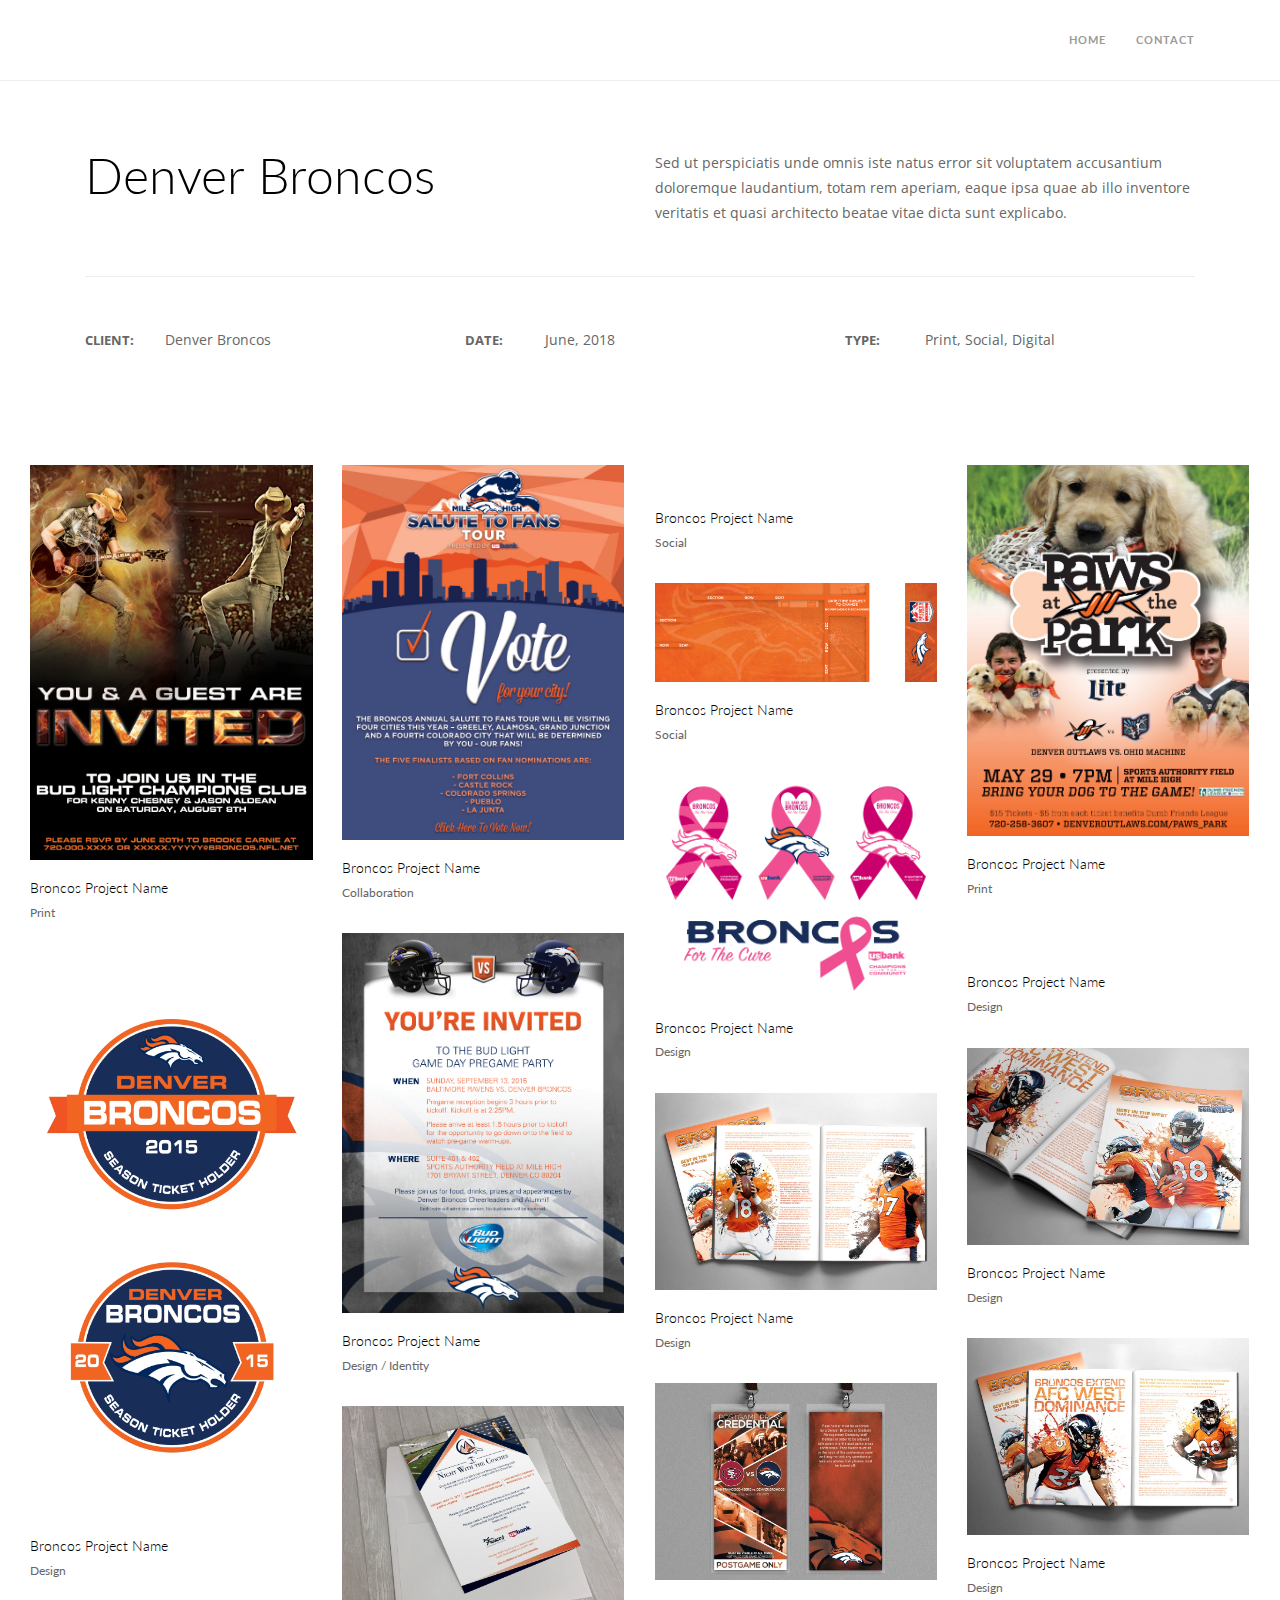
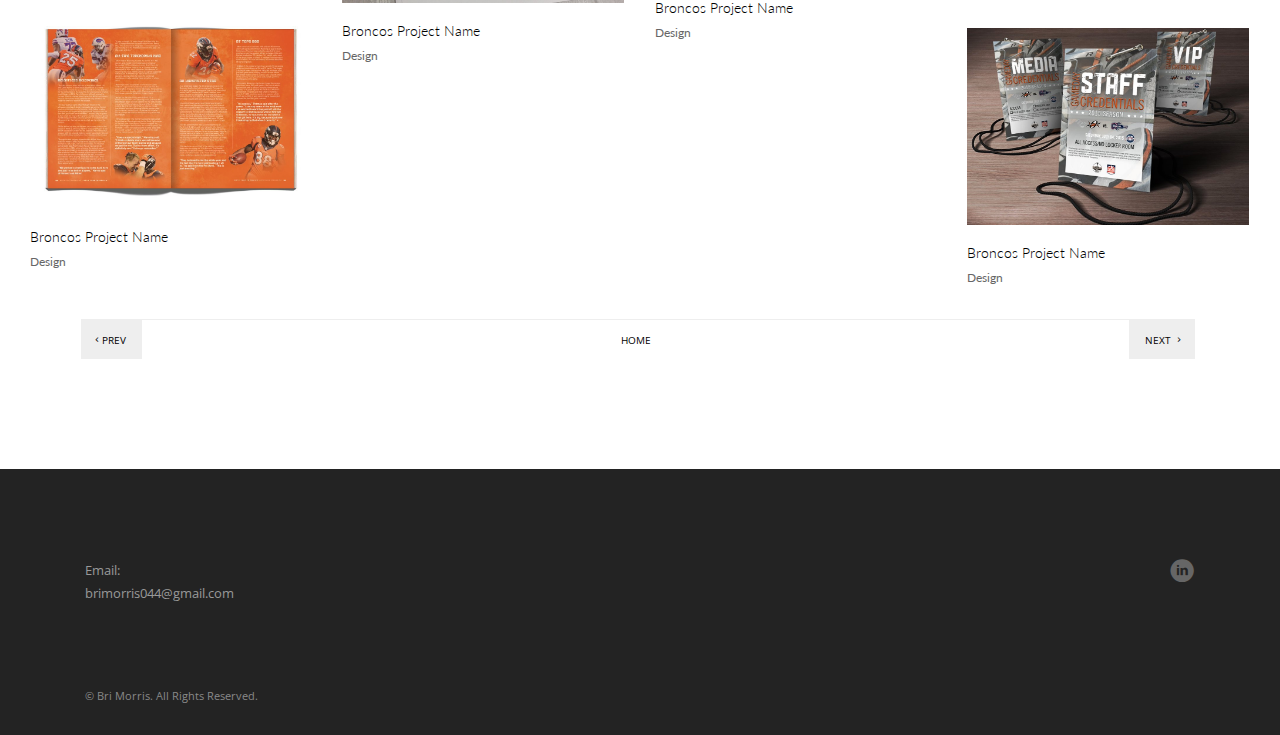
==== commit ea4c0cf4: "add contact" ====
--- a/bri-broncos.html
+++ b/bri-broncos.html
@@ -40,6 +40,9 @@
             <li>
               <a href="index.html">Home</a>
             </li>
+            <li>
+              <a href="contact.html">Contact</a>
+            </li>
 					</ul>
 				</nav>
 				<div class="side-navigation-footer">
@@ -72,7 +75,10 @@
 								<ul>
 									<li>
 										<a href="index.html">Home</a>
-									</li>
+                  </li>
+                  <li>
+                    <a href="contact.html">Contact</a>
+                  </li>
 								</ul>
 							</nav>
 						</div>
--- a/css/skin.css
+++ b/css/skin.css
@@ -1467,7 +1467,7 @@
 	height: 15rem;
 }
 .intro-title-2{
-	background-image: url(../images/slider/slide-2-page-intro.jpg);	
+	background-image: url(https://images.pexels.com/photos/955081/pexels-photo-955081.jpeg?auto=compress&cs=tinysrgb&dpr=3&h=750&w=1260);	
 }
 .intro-title-2-1{
 	background-image: url(../images/slider/slide-8-page-intro.jpg);	
@@ -3778,7 +3778,11 @@
 
 	/* Intro Sections */
 	.intro-title-2{
-		background-image: url(../images/slider/slide-2-page-intro@2x.jpg);	
+    background: linear-gradient( rgba(0, 0, 0, 0.5), rgba(0, 0, 0, 0.5) ), url('https://images.pexels.com/photos/955081/pexels-photo-955081.jpeg?auto=compress&cs=tinysrgb&dpr=2&h=750&w=1260');
+    background-position:center top;
+    background-repeat: no-repeat;
+    background-size: cover;
+		/* background-image: url(https://images.pexels.com/photos/1416530/pexels-photo-1416530.jpeg?auto=compress&cs=tinysrgb&dpr=3&h=750&w=1260);	 */
 	}
 	.intro-title-2-1{
 		background-image: url(../images/slider/slide-8-page-intro@2x.jpg);	
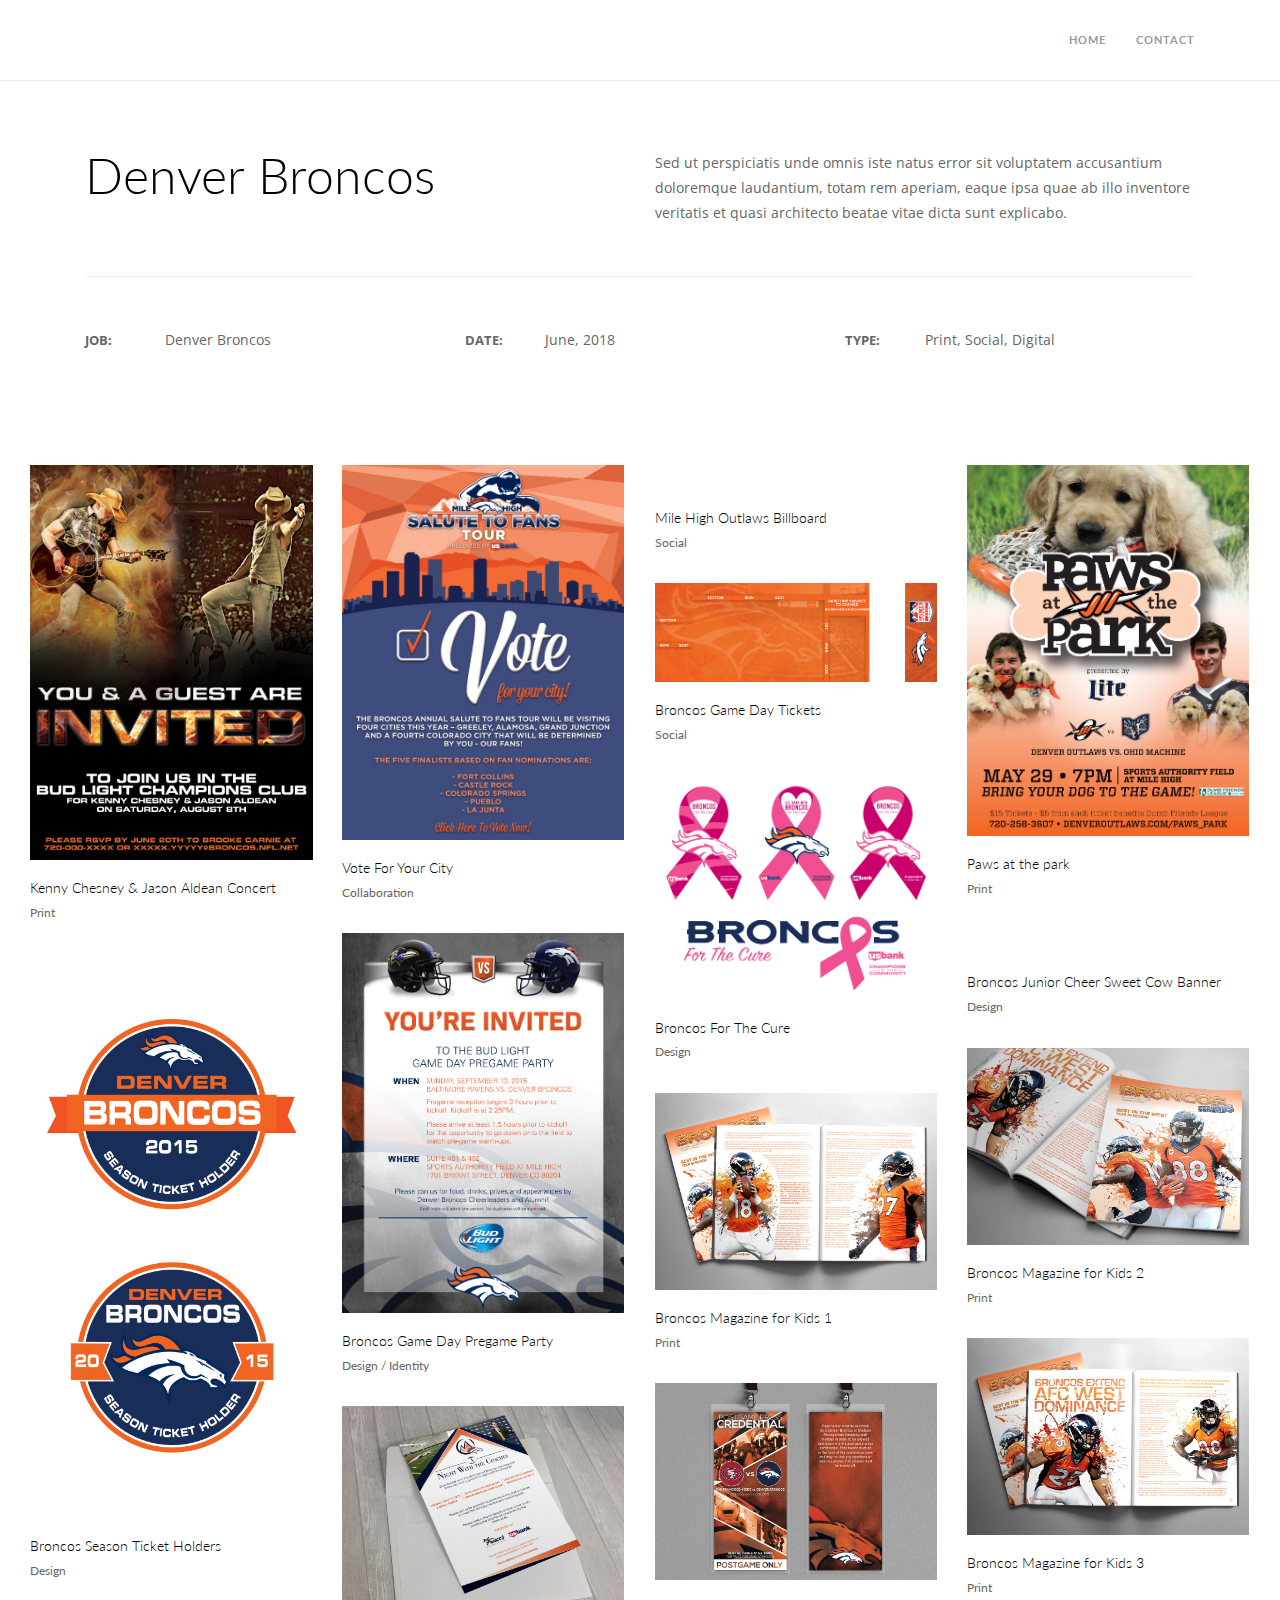
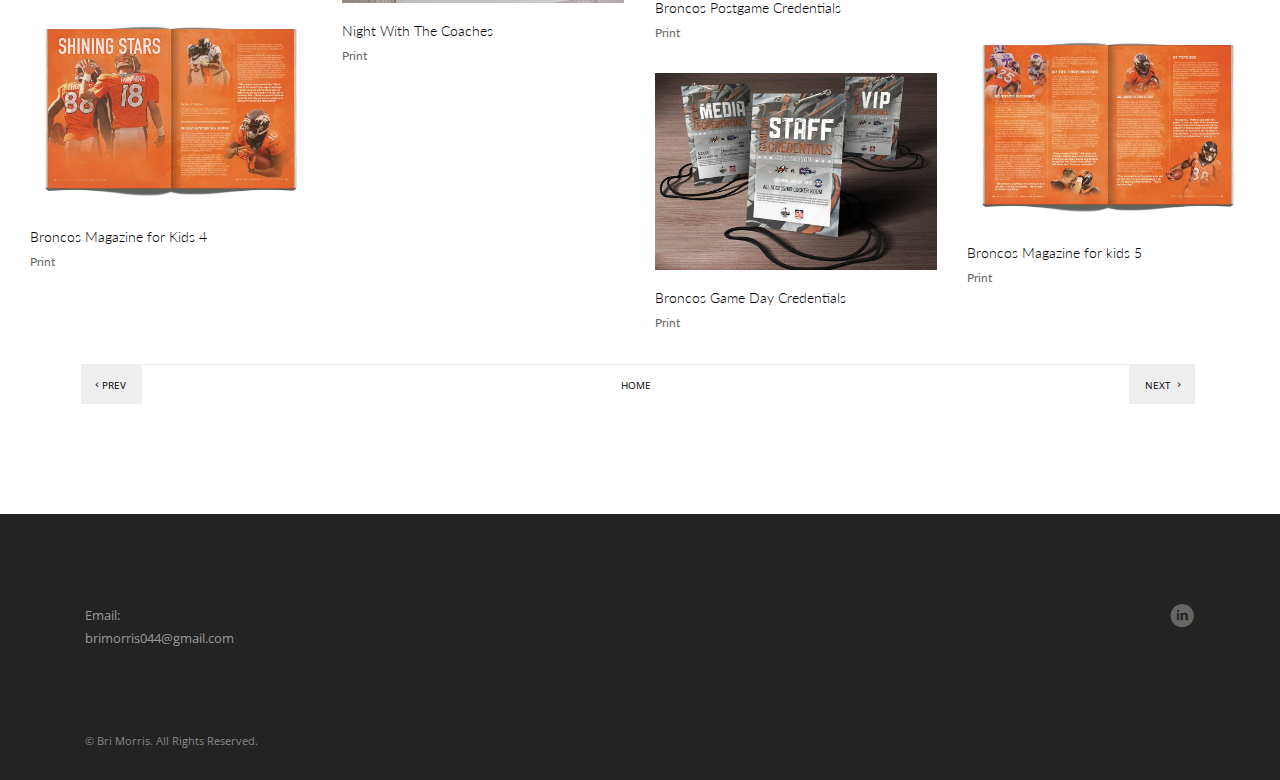
==== commit 059fc975: "Fix stuff" ====
--- a/bri-broncos.html
+++ b/bri-broncos.html
@@ -104,7 +104,7 @@
 						</div>
 						<div class="column width-4">
 							<p class="project-attribute">
-								<span class="project-label">Client:</span><span class="project-value">Denver Broncos</span>
+								<span class="project-label">Job:</span><span class="project-value">Denver Broncos</span>
 							</p>
 						</div>
 						<div class="column width-4">
@@ -140,7 +140,7 @@
 										</a>
 									</div>
 									<div class="item-description">
-										<h3 class="project-title">Broncos Project Name</h3>
+										<h3 class="project-title">Kenny Chesney & Jason Aldean Concert</h3>
 										<span class="project-description">Print</span>
 									</div>
 								</div>
@@ -158,25 +158,25 @@
 										</a>
 									</div>
 									<div class="item-description">
-										<h3 class="project-title">Broncos Project Name</h3>
+										<h3 class="project-title">Vote For Your City</h3>
 										<span class="project-description">Collaboration</span>
 									</div>
 								</div>
 								<div class="grid-item design identity">
 									<div class="thumbnail img-scale-in" data-hover-easing="easeInOut" data-hover-speed="700" data-hover-bkg-color="#ffffff" data-hover-bkg-opacity="0.9">
-										<a class="overlay-link" href="images/Denver Broncos/Outlaws/MileHighBillboard_Outlaws">
-											<img src="images/Denver Broncos/Outlaws/MileHighBillboard_Outlaws" alt=""/>
-											<span class="overlay-info">
-												<span>
-													<span>
-														<span class="icon-plus"></span>
-													</span>
-												</span>
-											</span>
-										</a>
-									</div>
-									<div class="item-description">
-										<h3 class="project-title">Broncos Project Name</h3>
+										<a class="overlay-link" href="images/Denver Broncos/Outlaws/MileHighBillboard_Outlaws.jpg">
+											<img src="images/Denver Broncos/Outlaws/MileHighBillboard_Outlaws.jpg" alt=""/>
+											<span class="overlay-info">
+												<span>
+													<span>
+														<span class="icon-plus"></span>
+													</span>
+												</span>
+											</span>
+										</a>
+									</div>
+									<div class="item-description">
+										<h3 class="project-title">Mile High Outlaws Billboard</h3>
 										<span class="project-description">Social</span>
 									</div>
 								</div>
@@ -194,7 +194,7 @@
 										</a>
 									</div>
 									<div class="item-description">
-										<h3 class="project-title">Broncos Project Name</h3>
+										<h3 class="project-title">Paws at the park</h3>
 										<span class="project-description">Print</span>
 									</div>
 								</div>
@@ -212,7 +212,7 @@
 										</a>
 									</div>
 									<div class="item-description">
-										<h3 class="project-title">Broncos Project Name</h3>
+										<h3 class="project-title">Broncos Game Day Tickets</h3>
 										<span class="project-description">Social</span>
 									</div>
 								</div>
@@ -230,7 +230,7 @@
 										</a>
 									</div>
 									<div class="item-description">
-										<h3 class="project-title">Broncos Project Name</h3>
+										<h3 class="project-title">Broncos For The Cure</h3>
 										<span class="project-description">Design</span>
 									</div>
 								</div>
@@ -248,7 +248,7 @@
 										</a>
 									</div>
 									<div class="item-description">
-										<h3 class="project-title">Broncos Project Name</h3>
+										<h3 class="project-title">Broncos Junior Cheer Sweet Cow Banner</h3>
 										<span class="project-description">Design</span>
 									</div>
 								</div>
@@ -266,7 +266,7 @@
 										</a>
 									</div>
 									<div class="item-description">
-										<h3 class="project-title">Broncos Project Name</h3>
+										<h3 class="project-title">Broncos Game Day Pregame Party</h3>
 										<span class="project-description">Design / Identity</span>
 									</div>
 								</div>
@@ -284,7 +284,7 @@
 										</a>
 									</div>
 									<div class="item-description">
-										<h3 class="project-title">Broncos Project Name</h3>
+										<h3 class="project-title">Broncos Season Ticket Holders</h3>
 										<span class="project-description">Design</span>
 									</div>
                 </div>
@@ -303,8 +303,8 @@
 										</a>
 									</div>
 									<div class="item-description">
-										<h3 class="project-title">Broncos Project Name</h3>
-										<span class="project-description">Design</span>
+										<h3 class="project-title">Broncos Magazine for Kids 2</h3>
+										<span class="project-description">Print</span>
 									</div>
                 </div>
                 <div class="grid-item design identity">
@@ -321,8 +321,8 @@
 										</a>
 									</div>
 									<div class="item-description">
-										<h3 class="project-title">Broncos Project Name</h3>
-										<span class="project-description">Design</span>
+										<h3 class="project-title">Broncos Magazine for Kids 1</h3>
+										<span class="project-description">Print</span>
 									</div>
                 </div>
                 <div class="grid-item design identity">
@@ -339,8 +339,8 @@
 										</a>
 									</div>
 									<div class="item-description">
-										<h3 class="project-title">Broncos Project Name</h3>
-										<span class="project-description">Design</span>
+										<h3 class="project-title">Broncos Magazine for Kids 3</h3>
+										<span class="project-description">Print</span>
 									</div>
                 </div>
                 <div class="grid-item design identity">
@@ -357,8 +357,8 @@
 										</a>
 									</div>
 									<div class="item-description">
-										<h3 class="project-title">Broncos Project Name</h3>
-										<span class="project-description">Design</span>
+										<h3 class="project-title">Broncos Postgame Credentials</h3>
+										<span class="project-description">Print</span>
 									</div>
                 </div>
                 <div class="grid-item design identity">
@@ -375,13 +375,31 @@
 										</a>
 									</div>
 									<div class="item-description">
-										<h3 class="project-title">Broncos Project Name</h3>
-										<span class="project-description">Design</span>
+										<h3 class="project-title">Night With The Coaches</h3>
+										<span class="project-description">Print</span>
 									</div>
                 </div>
                 <div class="grid-item design identity">
 									<div class="thumbnail img-scale-in" data-hover-easing="easeInOut" data-hover-speed="700" data-hover-bkg-color="#ffffff" data-hover-bkg-opacity="0.9">
 										<a class="overlay-link" href="images/Denver Broncos/site/28630714.jpeg">
+											<img src="images/Denver Broncos/site/28630714.jpeg" alt=""/>
+											<span class="overlay-info">
+												<span>
+													<span>
+														<span class="icon-plus"></span>
+													</span>
+												</span>
+											</span>
+										</a>
+									</div>
+									<div class="item-description">
+										<h3 class="project-title">Broncos Magazine for Kids 4</h3>
+										<span class="project-description">Print</span>
+									</div>
+                </div>
+                <div class="grid-item design identity">
+									<div class="thumbnail img-scale-in" data-hover-easing="easeInOut" data-hover-speed="700" data-hover-bkg-color="#ffffff" data-hover-bkg-opacity="0.9">
+										<a class="overlay-link" href="images/Denver Broncos/site/28630715.jpeg">
 											<img src="images/Denver Broncos/site/28630715.jpeg" alt=""/>
 											<span class="overlay-info">
 												<span>
@@ -393,8 +411,8 @@
 										</a>
 									</div>
 									<div class="item-description">
-										<h3 class="project-title">Broncos Project Name</h3>
-										<span class="project-description">Design</span>
+										<h3 class="project-title">Broncos Magazine for kids 5</h3>
+										<span class="project-description">Print</span>
 									</div>
                 </div>
                 <div class="grid-item design identity">
@@ -411,8 +429,8 @@
 										</a>
 									</div>
 									<div class="item-description">
-										<h3 class="project-title">Broncos Project Name</h3>
-										<span class="project-description">Design</span>
+										<h3 class="project-title">Broncos Game Day Credentials</h3>
+										<span class="project-description">Print</span>
 									</div>
 								</div>
 							</div>
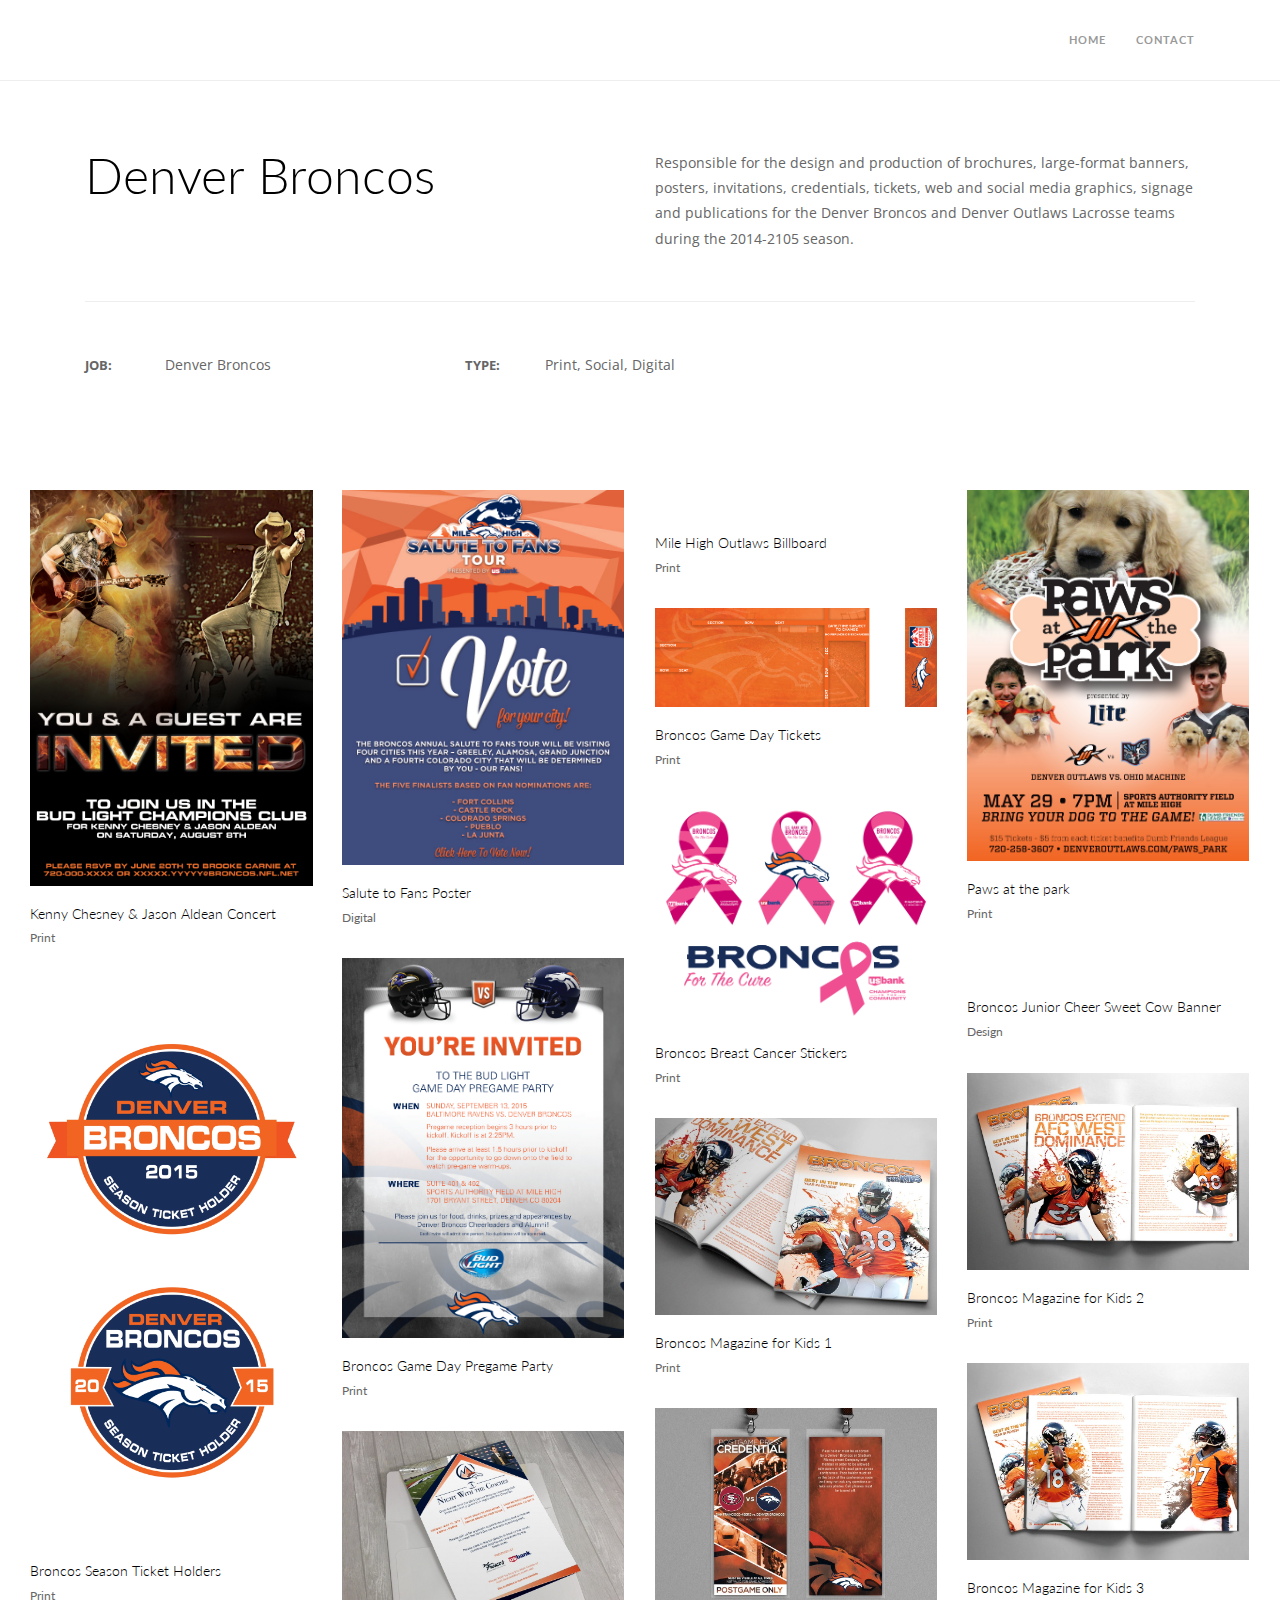
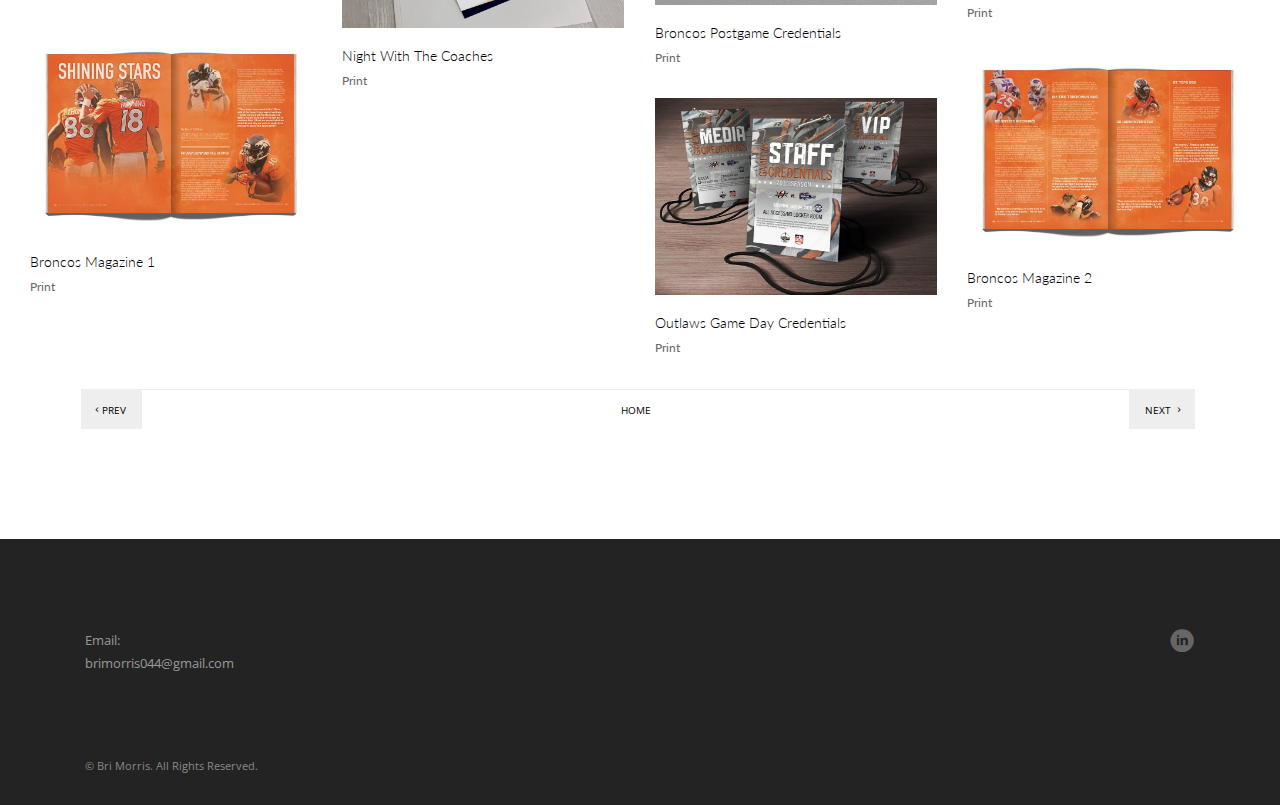
==== commit 981e0a5d: "Fix names" ====
--- a/bri-broncos.html
+++ b/bri-broncos.html
@@ -97,7 +97,12 @@
 							<h1 class="mb-50 title-medium">Denver Broncos</h1>
 						</div>
 						<div class="column width-6 offset-1">
-							<p class="mb-50">Sed ut perspiciatis unde omnis iste natus error sit voluptatem accusantium doloremque laudantium, totam rem aperiam, eaque ipsa quae ab illo inventore veritatis et quasi architecto beatae vitae dicta sunt explicabo.</p>
+							<p class="mb-50">Responsible for the design and production
+                of brochures, large-format banners, posters,
+                invitations, credentials, tickets, web and social
+                media graphics, signage and publications for the
+                Denver Broncos and Denver Outlaws Lacrosse
+                teams during the 2014-2105 season. </p>
 						</div>
 						<div class="column width-12">
 							<hr class="mb-50">
@@ -105,11 +110,6 @@
 						<div class="column width-4">
 							<p class="project-attribute">
 								<span class="project-label">Job:</span><span class="project-value">Denver Broncos</span>
-							</p>
-						</div>
-						<div class="column width-4">
-							<p class="project-attribute">
-								<span class="project-label">Date:</span><span class="project-value">June, 2018</span>
 							</p>
 						</div>
 						<div class="column width-4">
@@ -158,8 +158,8 @@
 										</a>
 									</div>
 									<div class="item-description">
-										<h3 class="project-title">Vote For Your City</h3>
-										<span class="project-description">Collaboration</span>
+										<h3 class="project-title">Salute to Fans Poster</h3>
+										<span class="project-description">Digital</span>
 									</div>
 								</div>
 								<div class="grid-item design identity">
@@ -177,7 +177,7 @@
 									</div>
 									<div class="item-description">
 										<h3 class="project-title">Mile High Outlaws Billboard</h3>
-										<span class="project-description">Social</span>
+										<span class="project-description">Print</span>
 									</div>
 								</div>
 								<div class="grid-item identity">
@@ -213,7 +213,7 @@
 									</div>
 									<div class="item-description">
 										<h3 class="project-title">Broncos Game Day Tickets</h3>
-										<span class="project-description">Social</span>
+										<span class="project-description">Print</span>
 									</div>
 								</div>
 								<div class="grid-item portrait design photography">
@@ -230,8 +230,8 @@
 										</a>
 									</div>
 									<div class="item-description">
-										<h3 class="project-title">Broncos For The Cure</h3>
-										<span class="project-description">Design</span>
+										<h3 class="project-title">Broncos Breast Cancer Stickers</h3>
+										<span class="project-description">Print</span>
 									</div>
 								</div>
 								<div class="grid-item design">
@@ -267,7 +267,7 @@
 									</div>
 									<div class="item-description">
 										<h3 class="project-title">Broncos Game Day Pregame Party</h3>
-										<span class="project-description">Design / Identity</span>
+										<span class="project-description">Print</span>
 									</div>
 								</div>
 								<div class="grid-item design identity">
@@ -285,10 +285,28 @@
 									</div>
 									<div class="item-description">
 										<h3 class="project-title">Broncos Season Ticket Holders</h3>
-										<span class="project-description">Design</span>
+										<span class="project-description">Print</span>
 									</div>
                 </div>
                 <!-- ---------------------------------------------- -->
+                <div class="grid-item design identity">
+									<div class="thumbnail img-scale-in" data-hover-easing="easeInOut" data-hover-speed="700" data-hover-bkg-color="#ffffff" data-hover-bkg-opacity="0.9">
+										<a class="overlay-link" href="images/Denver Broncos/site/28629765.jpeg">
+											<img src="images/Denver Broncos/site/28629765.jpeg" alt=""/>
+											<span class="overlay-info">
+												<span>
+													<span>
+														<span class="icon-plus"></span>
+													</span>
+												</span>
+											</span>
+										</a>
+									</div>
+									<div class="item-description">
+										<h3 class="project-title">Broncos Magazine for Kids 2</h3>
+										<span class="project-description">Print</span>
+									</div>
+                </div>
                 <div class="grid-item design identity">
 									<div class="thumbnail img-scale-in" data-hover-easing="easeInOut" data-hover-speed="700" data-hover-bkg-color="#ffffff" data-hover-bkg-opacity="0.9">
 										<a class="overlay-link" href="images/Denver Broncos/site/28629761.jpeg">
@@ -303,7 +321,7 @@
 										</a>
 									</div>
 									<div class="item-description">
-										<h3 class="project-title">Broncos Magazine for Kids 2</h3>
+										<h3 class="project-title">Broncos Magazine for Kids 1</h3>
 										<span class="project-description">Print</span>
 									</div>
                 </div>
@@ -321,24 +339,6 @@
 										</a>
 									</div>
 									<div class="item-description">
-										<h3 class="project-title">Broncos Magazine for Kids 1</h3>
-										<span class="project-description">Print</span>
-									</div>
-                </div>
-                <div class="grid-item design identity">
-									<div class="thumbnail img-scale-in" data-hover-easing="easeInOut" data-hover-speed="700" data-hover-bkg-color="#ffffff" data-hover-bkg-opacity="0.9">
-										<a class="overlay-link" href="images/Denver Broncos/site/28629765.jpeg">
-											<img src="images/Denver Broncos/site/28629765.jpeg" alt=""/>
-											<span class="overlay-info">
-												<span>
-													<span>
-														<span class="icon-plus"></span>
-													</span>
-												</span>
-											</span>
-										</a>
-									</div>
-									<div class="item-description">
 										<h3 class="project-title">Broncos Magazine for Kids 3</h3>
 										<span class="project-description">Print</span>
 									</div>
@@ -393,7 +393,7 @@
 										</a>
 									</div>
 									<div class="item-description">
-										<h3 class="project-title">Broncos Magazine for Kids 4</h3>
+										<h3 class="project-title">Broncos Magazine 1</h3>
 										<span class="project-description">Print</span>
 									</div>
                 </div>
@@ -411,7 +411,7 @@
 										</a>
 									</div>
 									<div class="item-description">
-										<h3 class="project-title">Broncos Magazine for kids 5</h3>
+										<h3 class="project-title">Broncos Magazine 2</h3>
 										<span class="project-description">Print</span>
 									</div>
                 </div>
@@ -429,7 +429,7 @@
 										</a>
 									</div>
 									<div class="item-description">
-										<h3 class="project-title">Broncos Game Day Credentials</h3>
+										<h3 class="project-title">Outlaws Game Day Credentials</h3>
 										<span class="project-description">Print</span>
 									</div>
 								</div>
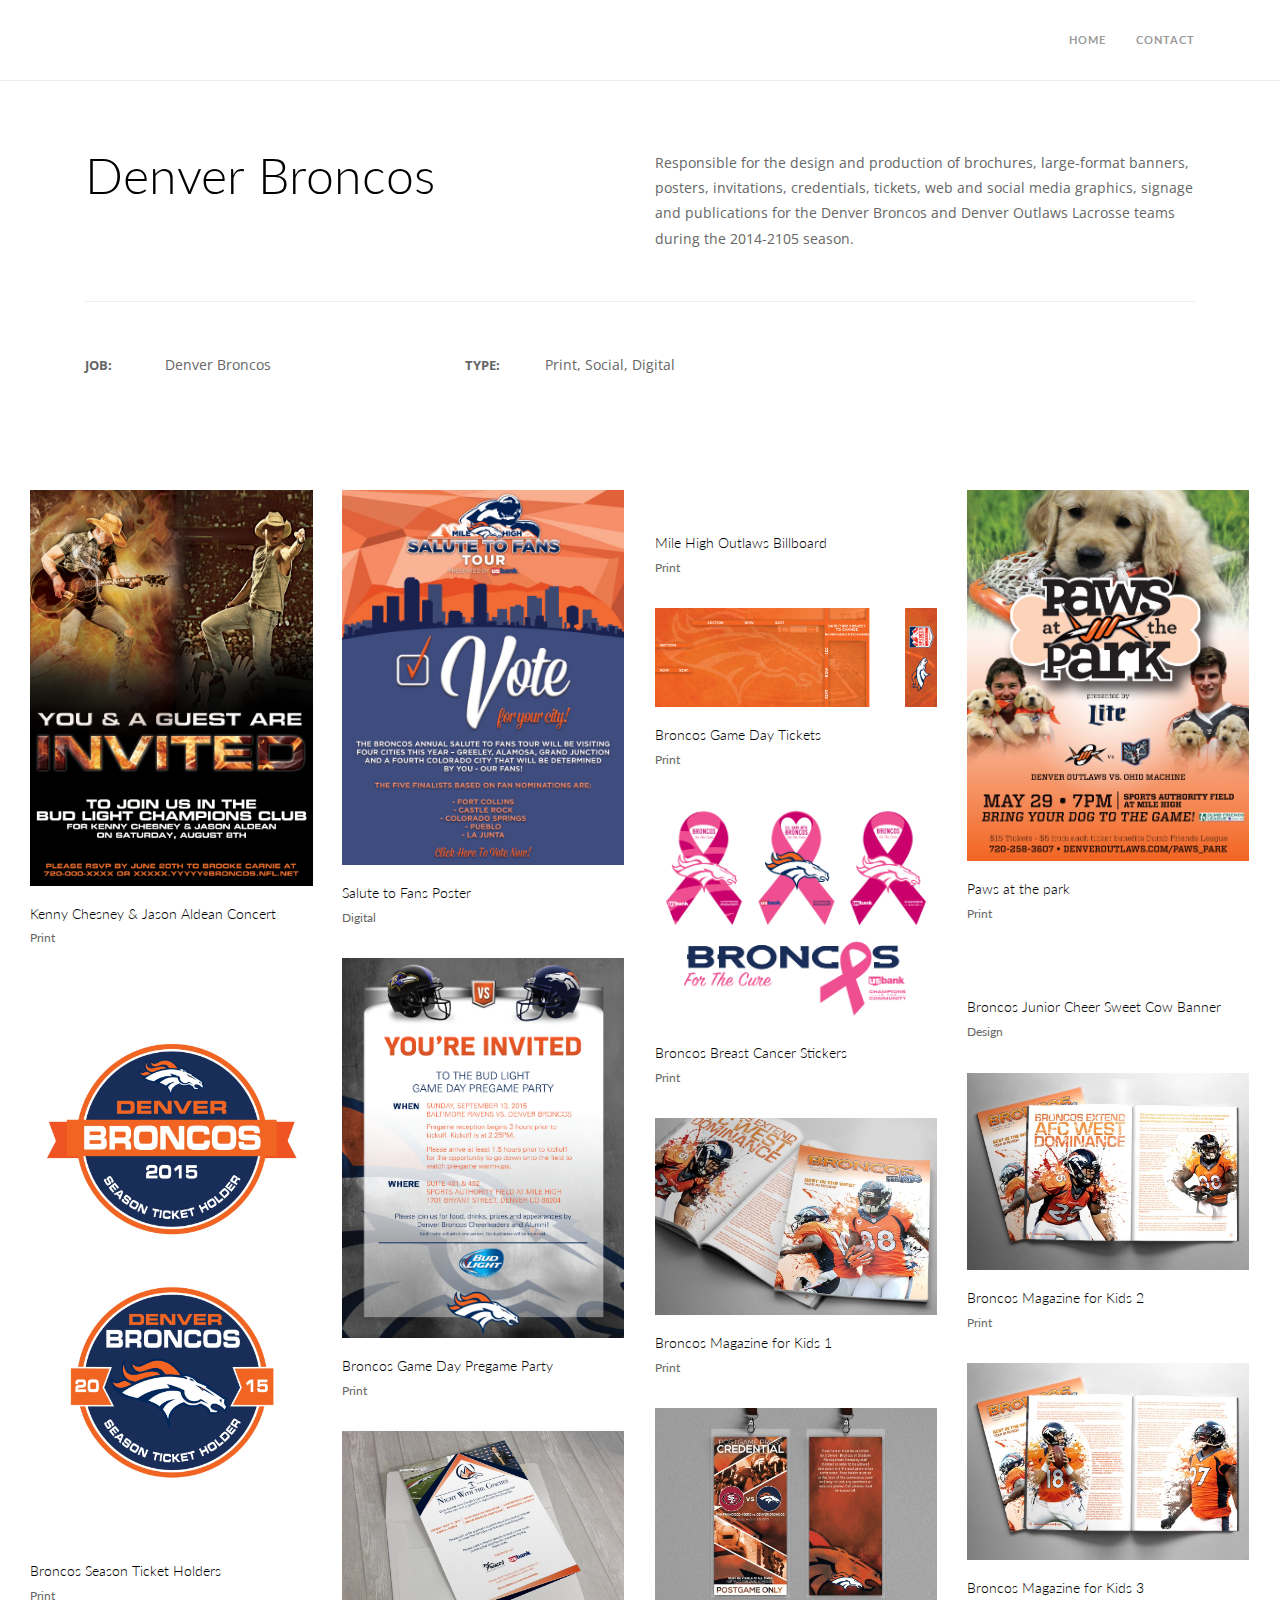
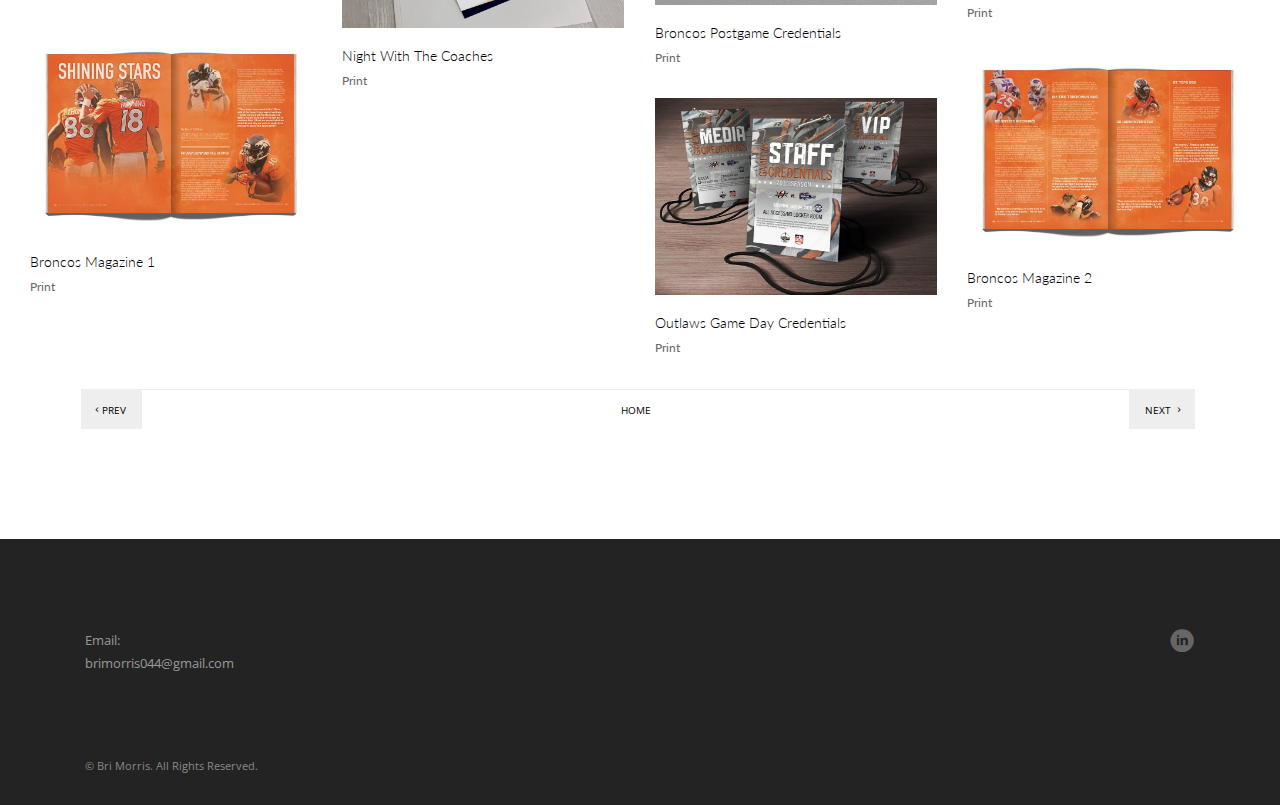
==== commit 3915af26: "fix broncos image" ====
--- a/bri-broncos.html
+++ b/bri-broncos.html
@@ -272,8 +272,8 @@
 								</div>
 								<div class="grid-item design identity">
 									<div class="thumbnail img-scale-in" data-hover-easing="easeInOut" data-hover-speed="700" data-hover-bkg-color="#ffffff" data-hover-bkg-opacity="0.9">
-										<a class="overlay-link" href="images/Denver Broncos/site/1920x3840.webp">
-											<img src="images/Denver Broncos/site/1920x3840.webp" alt=""/>
+										<a class="overlay-link" href="images/Denver Broncos/site/season-ticket.jpg">
+											<img src="images/Denver Broncos/site/season-ticket.jpg" alt=""/>
 											<span class="overlay-info">
 												<span>
 													<span>
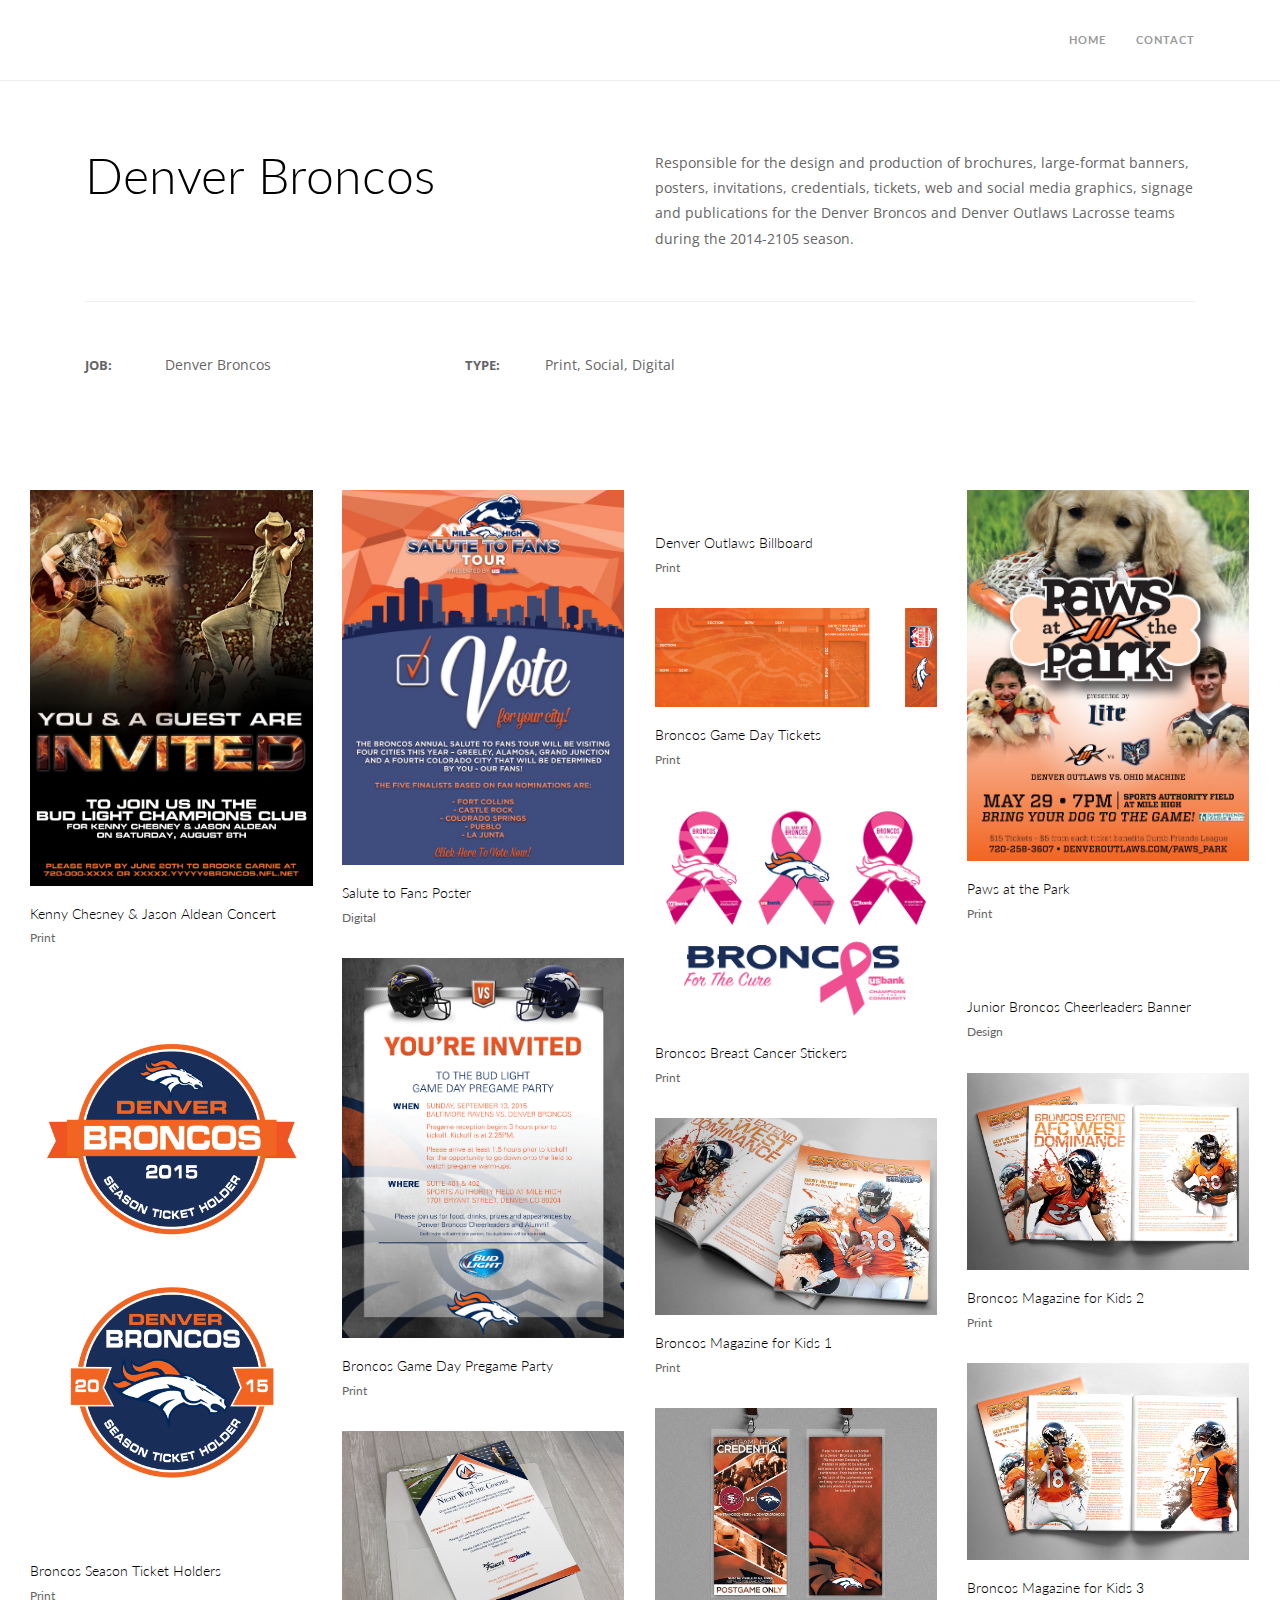
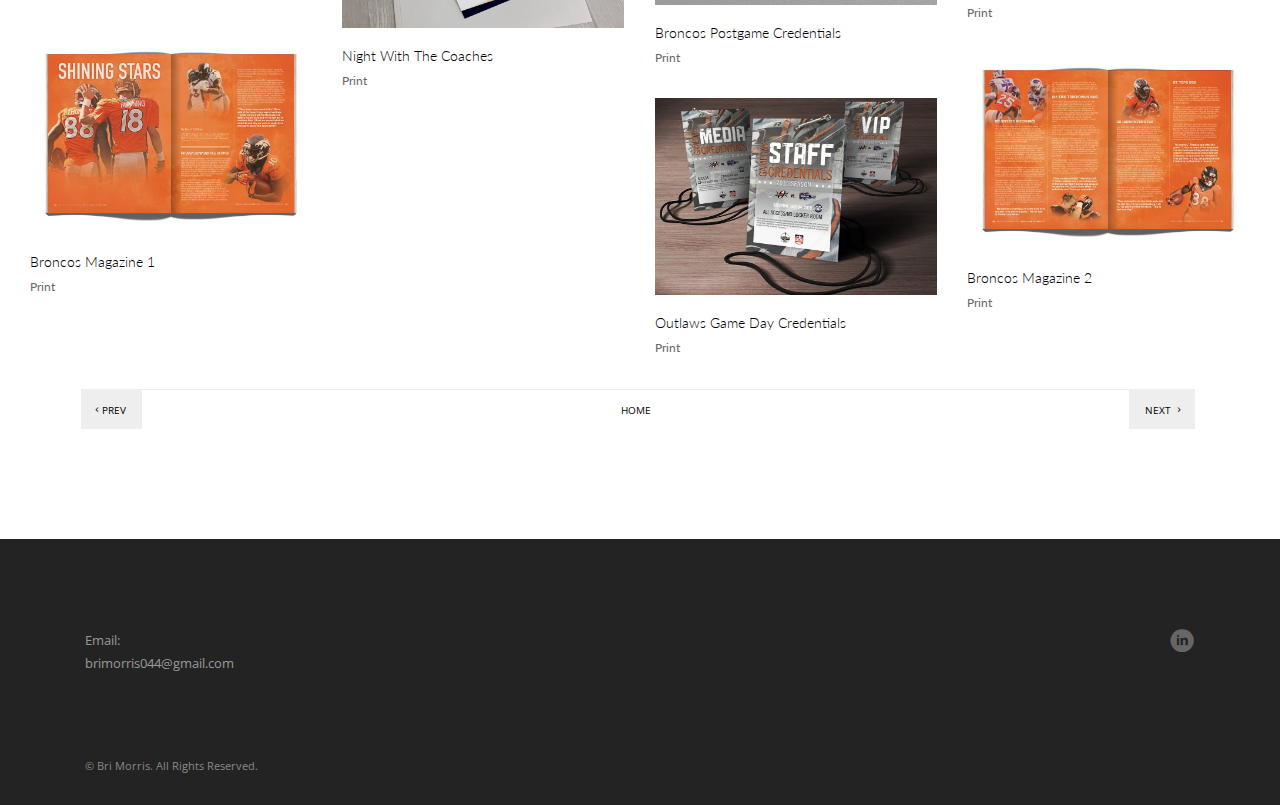
==== commit 63e0f634: "Fixed changes" ====
--- a/bri-broncos.html
+++ b/bri-broncos.html
@@ -176,7 +176,7 @@
 										</a>
 									</div>
 									<div class="item-description">
-										<h3 class="project-title">Mile High Outlaws Billboard</h3>
+										<h3 class="project-title">Denver Outlaws Billboard</h3>
 										<span class="project-description">Print</span>
 									</div>
 								</div>
@@ -194,7 +194,7 @@
 										</a>
 									</div>
 									<div class="item-description">
-										<h3 class="project-title">Paws at the park</h3>
+										<h3 class="project-title">Paws at the Park</h3>
 										<span class="project-description">Print</span>
 									</div>
 								</div>
@@ -248,7 +248,7 @@
 										</a>
 									</div>
 									<div class="item-description">
-										<h3 class="project-title">Broncos Junior Cheer Sweet Cow Banner</h3>
+										<h3 class="project-title">Junior Broncos Cheerleaders Banner</h3>
 										<span class="project-description">Design</span>
 									</div>
 								</div>
--- a/css/skin.css
+++ b/css/skin.css
@@ -1467,7 +1467,7 @@
 	height: 15rem;
 }
 .intro-title-2{
-	background-image: url(https://images.pexels.com/photos/955081/pexels-photo-955081.jpeg?auto=compress&cs=tinysrgb&dpr=3&h=750&w=1260);	
+  background-color: #27ccc0 !important;
 }
 .intro-title-2-1{
 	background-image: url(../images/slider/slide-8-page-intro.jpg);	
@@ -3778,11 +3778,7 @@
 
 	/* Intro Sections */
 	.intro-title-2{
-    background: linear-gradient( rgba(0, 0, 0, 0.5), rgba(0, 0, 0, 0.5) ), url('https://images.pexels.com/photos/955081/pexels-photo-955081.jpeg?auto=compress&cs=tinysrgb&dpr=2&h=750&w=1260');
-    background-position:center top;
-    background-repeat: no-repeat;
-    background-size: cover;
-		/* background-image: url(https://images.pexels.com/photos/1416530/pexels-photo-1416530.jpeg?auto=compress&cs=tinysrgb&dpr=3&h=750&w=1260);	 */
+    background-color: #27ccc0;
 	}
 	.intro-title-2-1{
 		background-image: url(../images/slider/slide-8-page-intro@2x.jpg);	
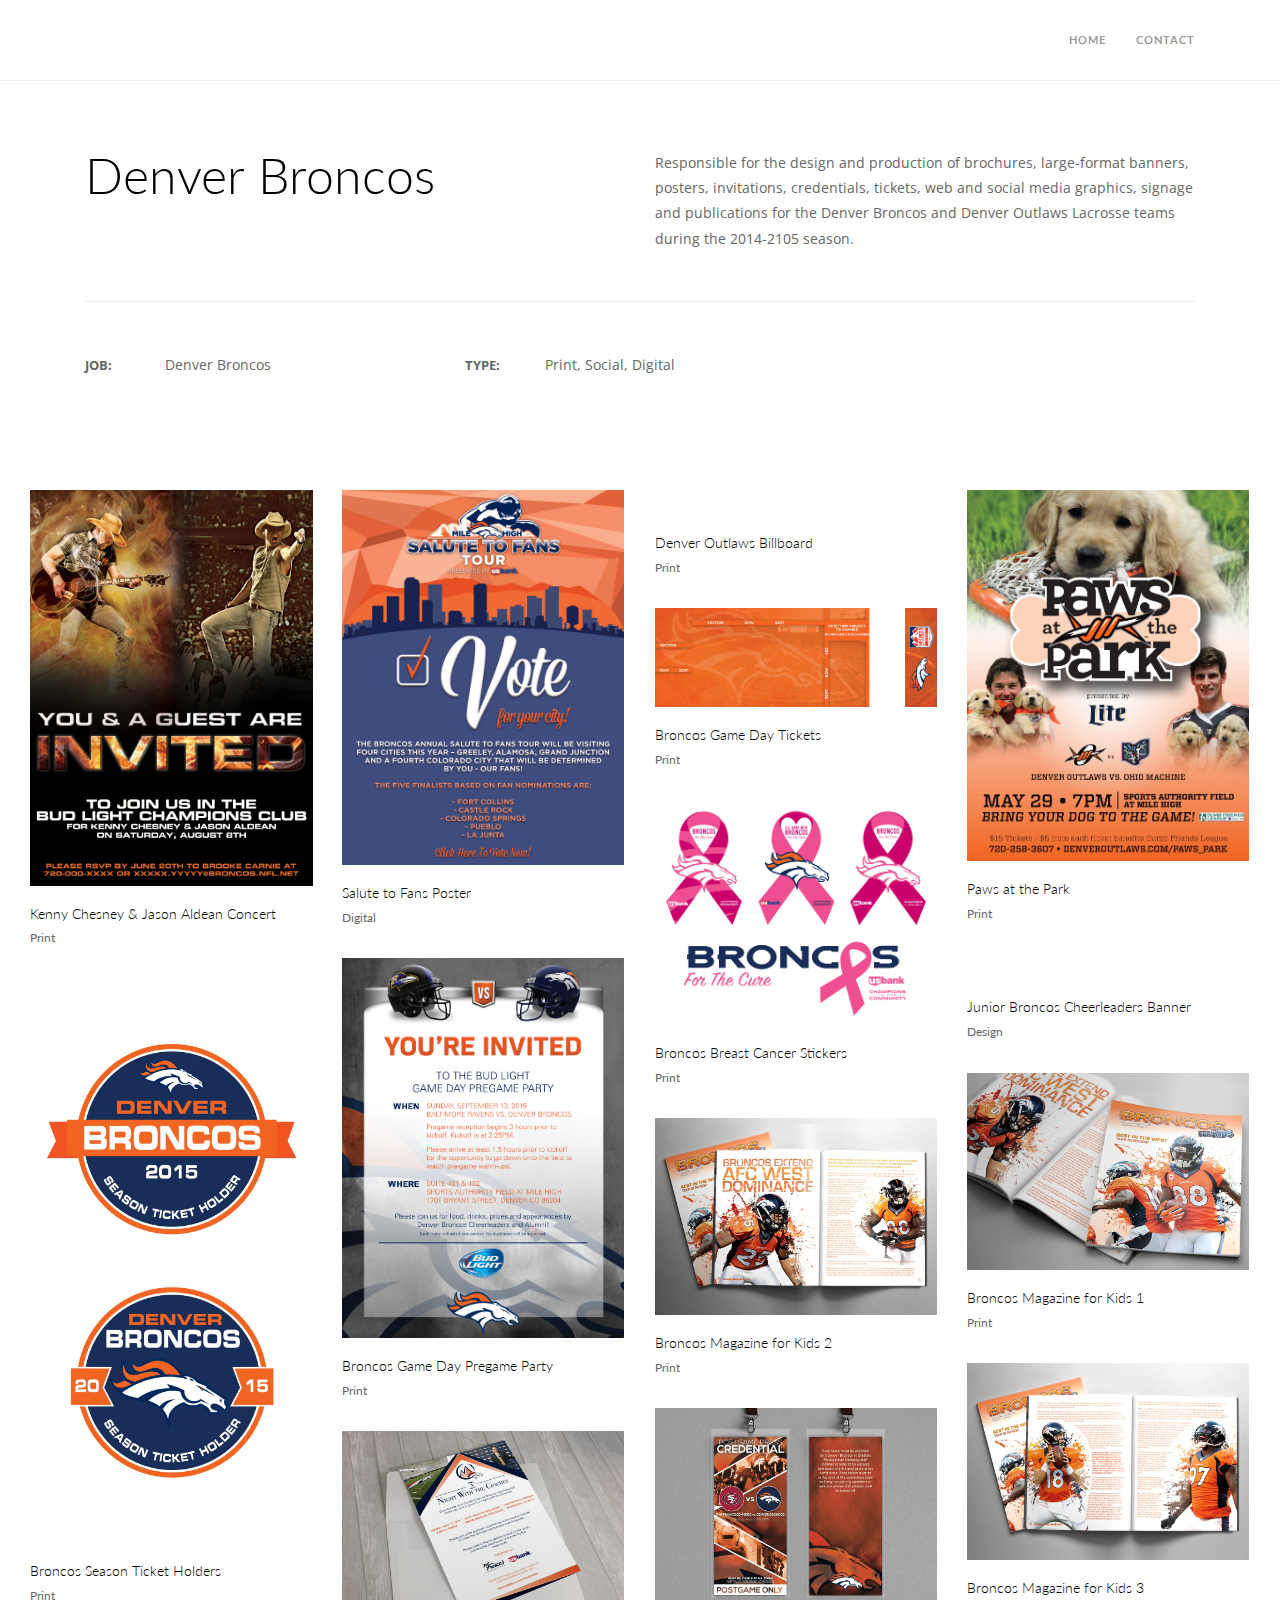
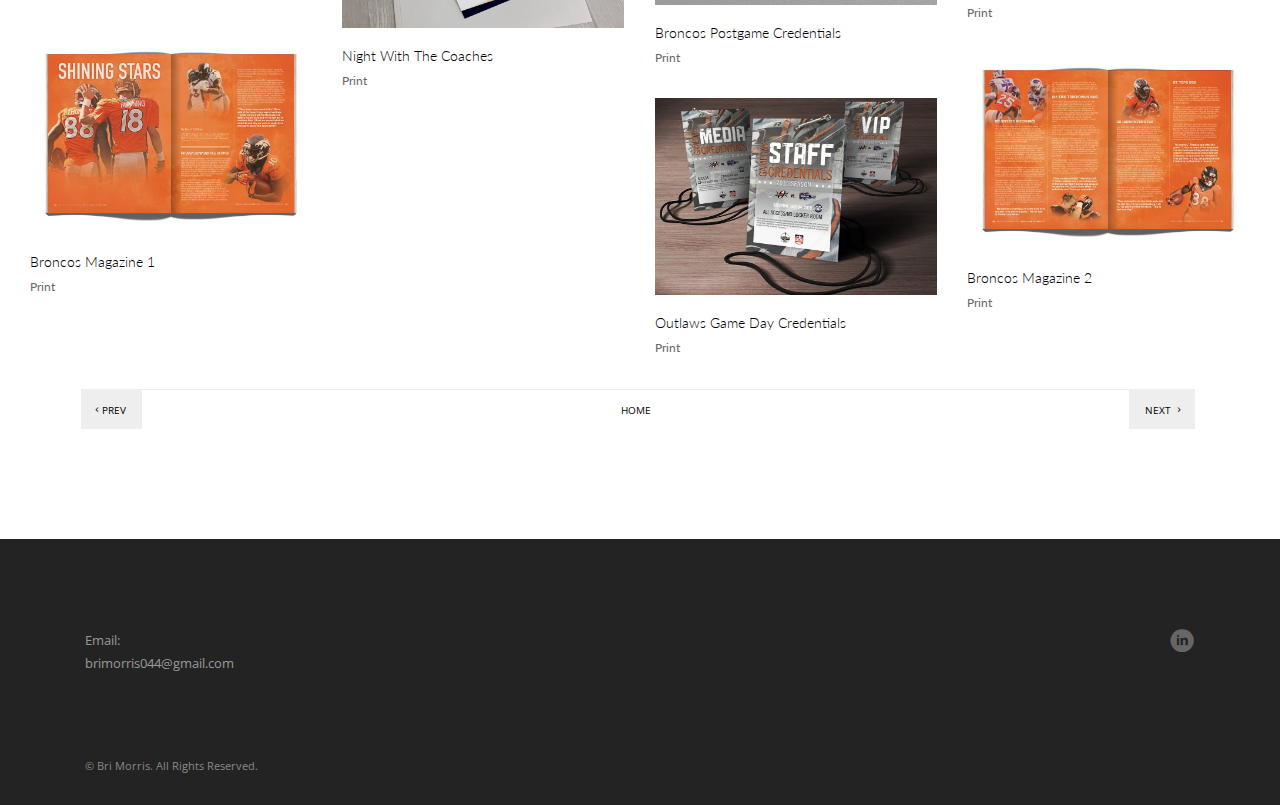
==== commit 5780beec: "Fix broncos order" ====
--- a/bri-broncos.html
+++ b/bri-broncos.html
@@ -289,7 +289,25 @@
 									</div>
                 </div>
                 <!-- ---------------------------------------------- -->
-                <div class="grid-item design identity">
+                <div class="grid-item design identity broncos-wide">
+									<div class="thumbnail img-scale-in" data-hover-easing="easeInOut" data-hover-speed="700" data-hover-bkg-color="#ffffff" data-hover-bkg-opacity="0.9">
+										<a class="overlay-link" href="images/Denver Broncos/site/28629761.jpeg">
+											<img src="images/Denver Broncos/site/28629761.jpeg" alt=""/>
+											<span class="overlay-info">
+												<span>
+													<span>
+														<span class="icon-plus"></span>
+													</span>
+												</span>
+											</span>
+										</a>
+									</div>
+									<div class="item-description">
+										<h3 class="project-title">Broncos Magazine for Kids 1</h3>
+										<span class="project-description">Print</span>
+									</div>
+                </div>
+                <div class="grid-item design identity broncos-wide">
 									<div class="thumbnail img-scale-in" data-hover-easing="easeInOut" data-hover-speed="700" data-hover-bkg-color="#ffffff" data-hover-bkg-opacity="0.9">
 										<a class="overlay-link" href="images/Denver Broncos/site/28629765.jpeg">
 											<img src="images/Denver Broncos/site/28629765.jpeg" alt=""/>
@@ -307,7 +325,25 @@
 										<span class="project-description">Print</span>
 									</div>
                 </div>
-                <div class="grid-item design identity">
+                <div class="grid-item design identity broncos-wide">
+									<div class="thumbnail img-scale-in" data-hover-easing="easeInOut" data-hover-speed="700" data-hover-bkg-color="#ffffff" data-hover-bkg-opacity="0.9">
+										<a class="overlay-link" href="images/Denver Broncos/site/28629763.jpeg">
+											<img src="images/Denver Broncos/site/28629763.jpeg" alt=""/>
+											<span class="overlay-info">
+												<span>
+													<span>
+														<span class="icon-plus"></span>
+													</span>
+												</span>
+											</span>
+										</a>
+									</div>
+									<div class="item-description">
+										<h3 class="project-title">Broncos Magazine for Kids 3</h3>
+										<span class="project-description">Print</span>
+									</div>
+                </div>
+                <div class="grid-item design identity broncos-medium">
 									<div class="thumbnail img-scale-in" data-hover-easing="easeInOut" data-hover-speed="700" data-hover-bkg-color="#ffffff" data-hover-bkg-opacity="0.9">
 										<a class="overlay-link" href="images/Denver Broncos/site/28629761.jpeg">
 											<img src="images/Denver Broncos/site/28629761.jpeg" alt=""/>
@@ -325,7 +361,79 @@
 										<span class="project-description">Print</span>
 									</div>
                 </div>
-                <div class="grid-item design identity">
+                <div class="grid-item design identity broncos-medium">
+									<div class="thumbnail img-scale-in" data-hover-easing="easeInOut" data-hover-speed="700" data-hover-bkg-color="#ffffff" data-hover-bkg-opacity="0.9">
+										<a class="overlay-link" href="images/Denver Broncos/site/28629763.jpeg">
+											<img src="images/Denver Broncos/site/28629763.jpeg" alt=""/>
+											<span class="overlay-info">
+												<span>
+													<span>
+														<span class="icon-plus"></span>
+													</span>
+												</span>
+											</span>
+										</a>
+									</div>
+									<div class="item-description">
+										<h3 class="project-title">Broncos Magazine for Kids 3</h3>
+										<span class="project-description">Print</span>
+									</div>
+                </div>
+                <div class="grid-item design identity broncos-medium">
+									<div class="thumbnail img-scale-in" data-hover-easing="easeInOut" data-hover-speed="700" data-hover-bkg-color="#ffffff" data-hover-bkg-opacity="0.9">
+										<a class="overlay-link" href="images/Denver Broncos/site/28629765.jpeg">
+											<img src="images/Denver Broncos/site/28629765.jpeg" alt=""/>
+											<span class="overlay-info">
+												<span>
+													<span>
+														<span class="icon-plus"></span>
+													</span>
+												</span>
+											</span>
+										</a>
+									</div>
+									<div class="item-description">
+										<h3 class="project-title">Broncos Magazine for Kids 2</h3>
+										<span class="project-description">Print</span>
+									</div>
+                </div>
+                <div class="grid-item design identity broncos-small">
+									<div class="thumbnail img-scale-in" data-hover-easing="easeInOut" data-hover-speed="700" data-hover-bkg-color="#ffffff" data-hover-bkg-opacity="0.9">
+										<a class="overlay-link" href="images/Denver Broncos/site/28629761.jpeg">
+											<img src="images/Denver Broncos/site/28629761.jpeg" alt=""/>
+											<span class="overlay-info">
+												<span>
+													<span>
+														<span class="icon-plus"></span>
+													</span>
+												</span>
+											</span>
+										</a>
+									</div>
+									<div class="item-description">
+										<h3 class="project-title">Broncos Magazine for Kids 1</h3>
+										<span class="project-description">Print</span>
+									</div>
+                </div>
+                <div class="grid-item design identity broncos-small">
+									<div class="thumbnail img-scale-in" data-hover-easing="easeInOut" data-hover-speed="700" data-hover-bkg-color="#ffffff" data-hover-bkg-opacity="0.9">
+										<a class="overlay-link" href="images/Denver Broncos/site/28629765.jpeg">
+											<img src="images/Denver Broncos/site/28629765.jpeg" alt=""/>
+											<span class="overlay-info">
+												<span>
+													<span>
+														<span class="icon-plus"></span>
+													</span>
+												</span>
+											</span>
+										</a>
+									</div>
+									<div class="item-description">
+										<h3 class="project-title">Broncos Magazine for Kids 2</h3>
+										<span class="project-description">Print</span>
+									</div>
+                </div>
+                <div class="grid-item design identity broncos-small">
 									<div class="thumbnail img-scale-in" data-hover-easing="easeInOut" data-hover-speed="700" data-hover-bkg-color="#ffffff" data-hover-bkg-opacity="0.9">
 										<a class="overlay-link" href="images/Denver Broncos/site/28629763.jpeg">
 											<img src="images/Denver Broncos/site/28629763.jpeg" alt=""/>
--- a/css/skin.css
+++ b/css/skin.css
@@ -1489,6 +1489,34 @@
 	}
 }
 
+@media only screen and (max-width: 1140px){
+  .broncos-medium,
+  .broncos-wide {
+    display: none;
+  }
+}
+
+@media only screen and (min-width: 1140px){
+  .broncos-wide {
+    display: block !important;
+  }
+
+  .broncos-medium {
+    display: none !important;
+  }
+}
+
+@media only screen and (min-width: 960px){
+  .broncos-small,
+  .broncos-wide {
+    display: none;
+  }
+
+  .broncos-medium {
+    display: block;
+  }
+}
+
 /*------------------------------------------------------------------
 [10. Slider & Parallax]
 */
